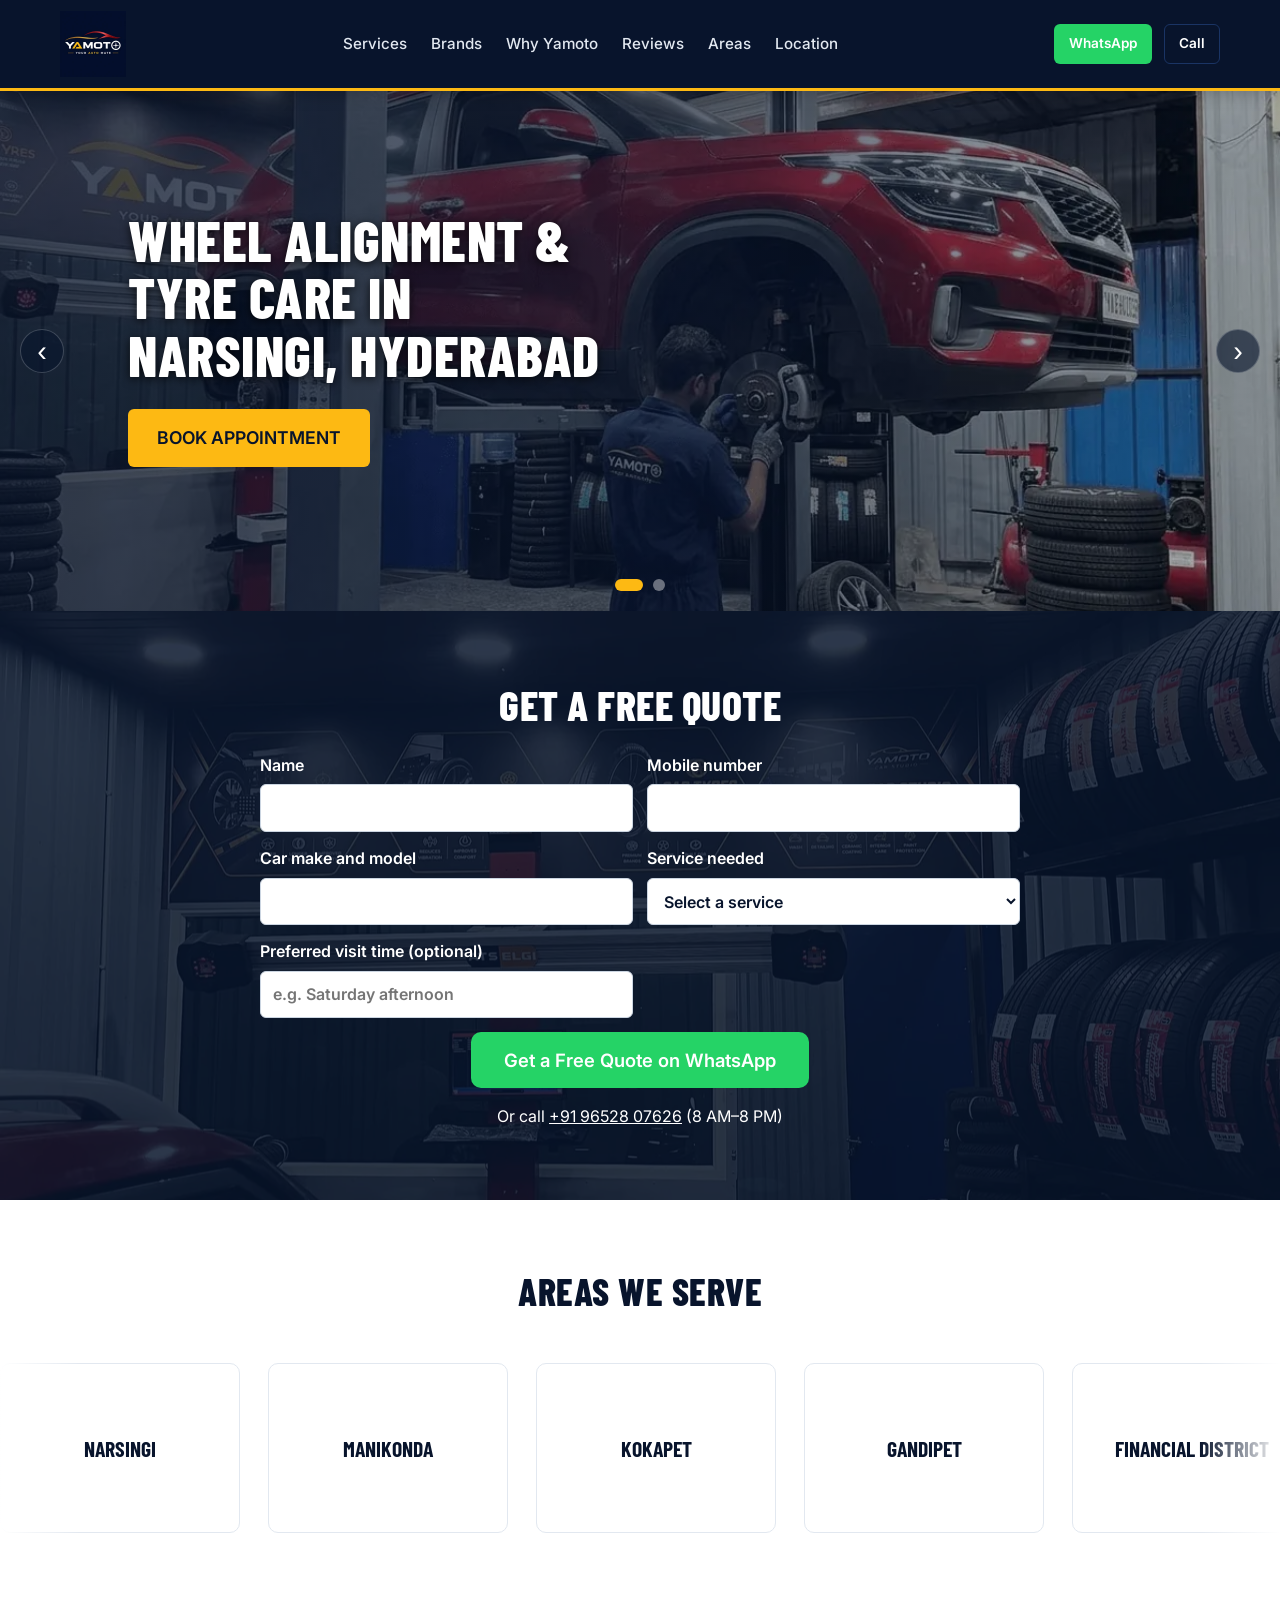
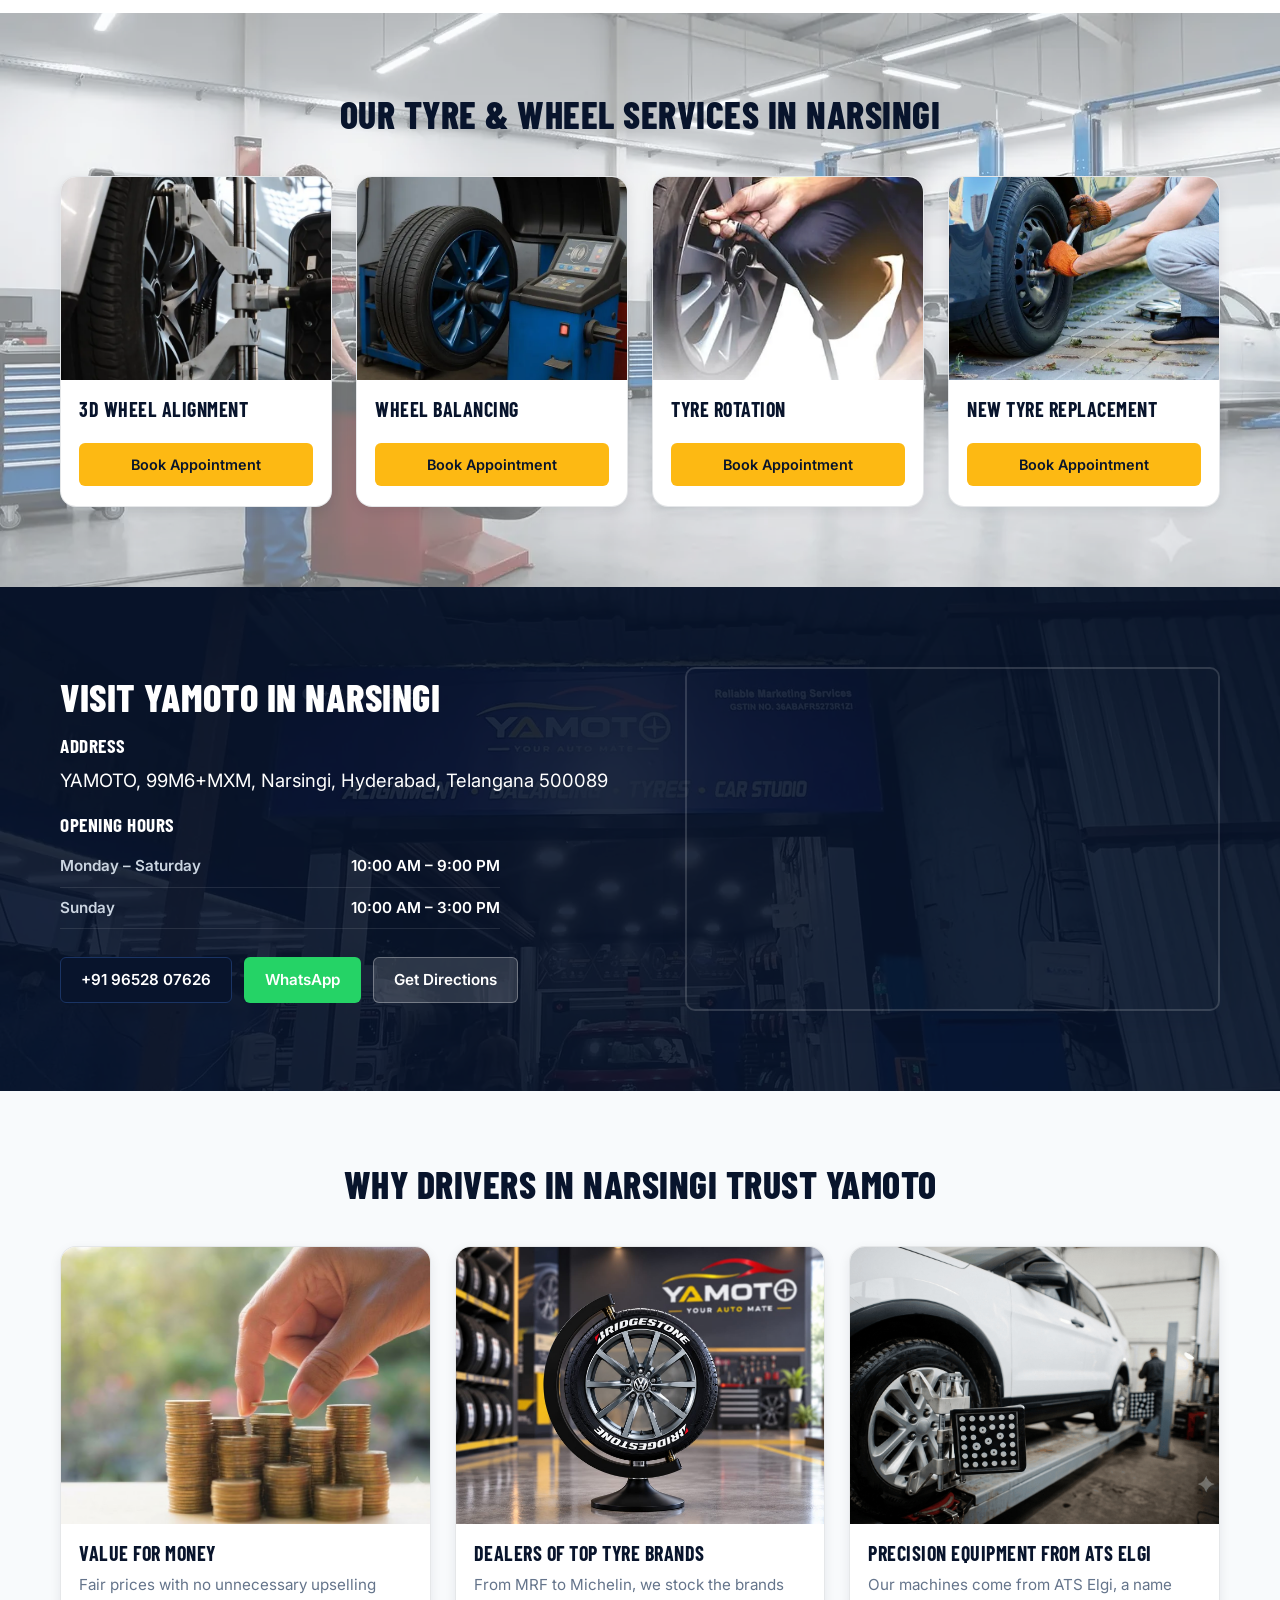
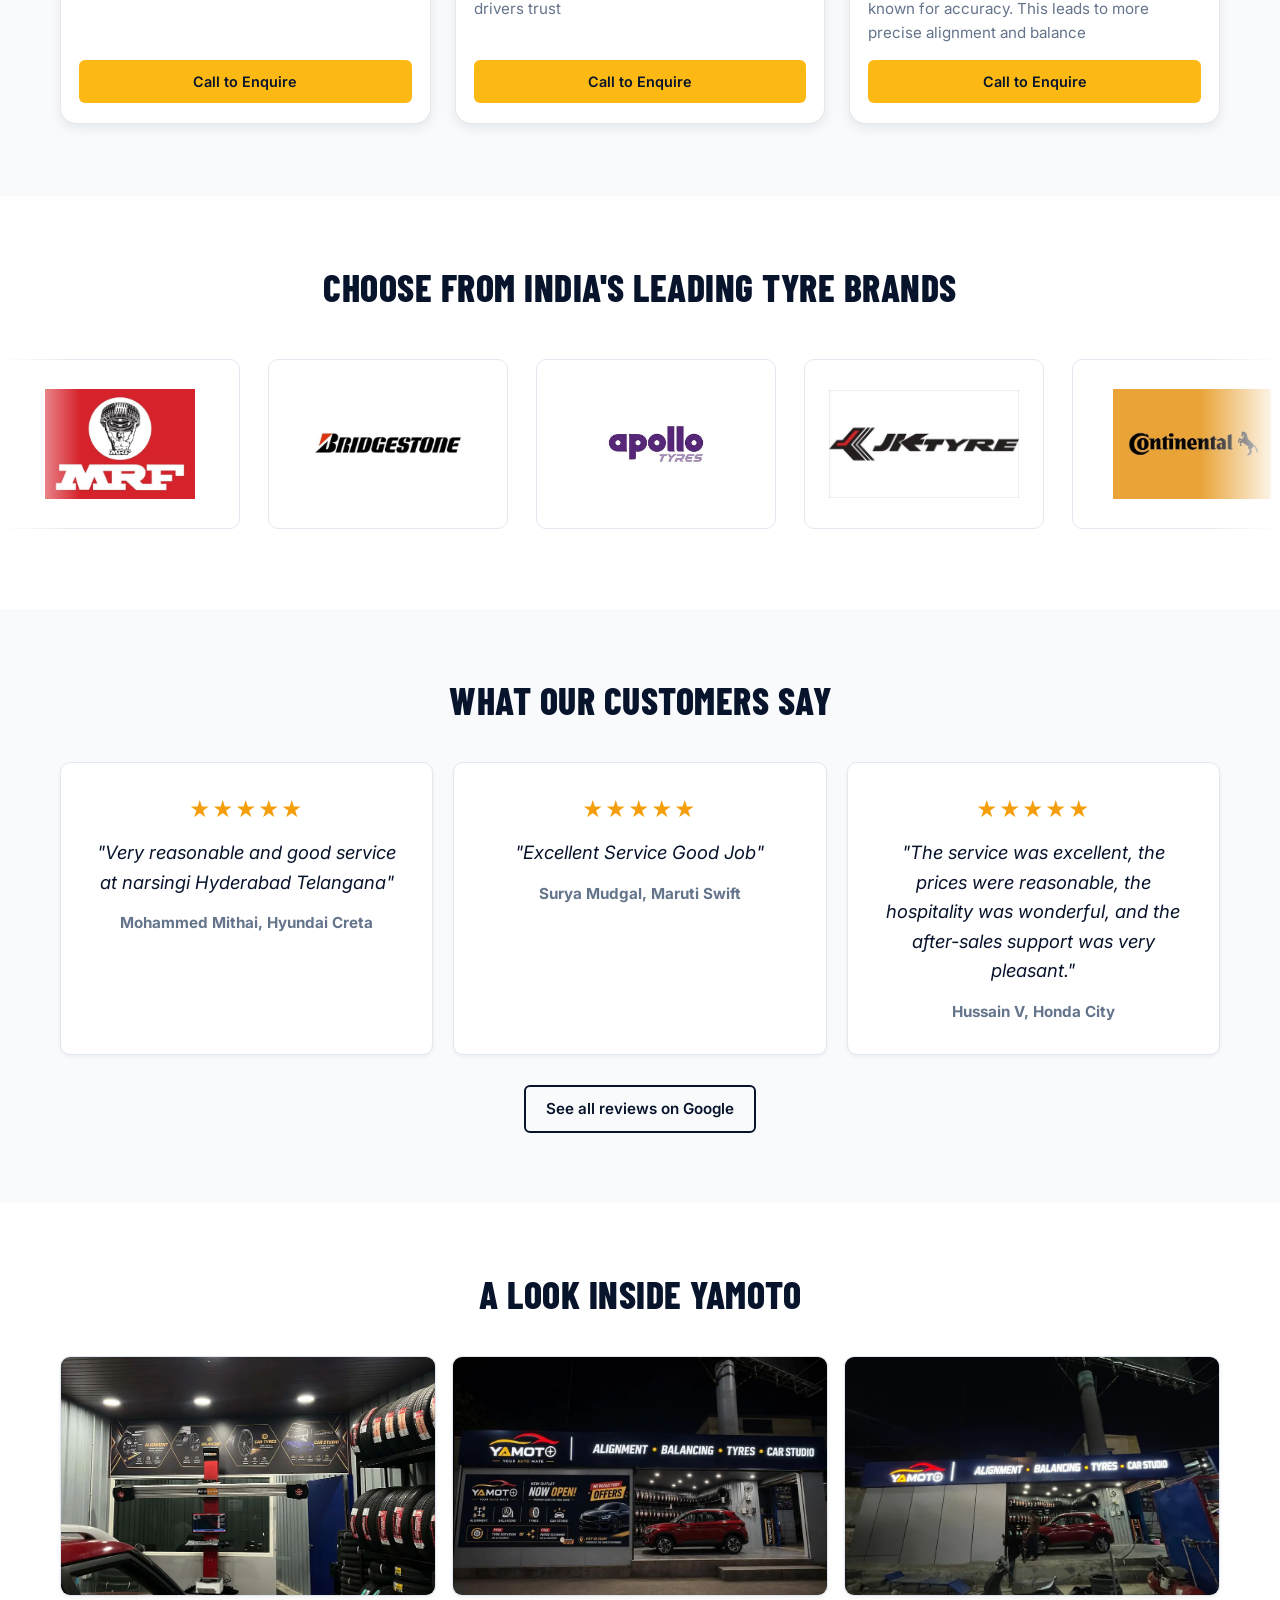
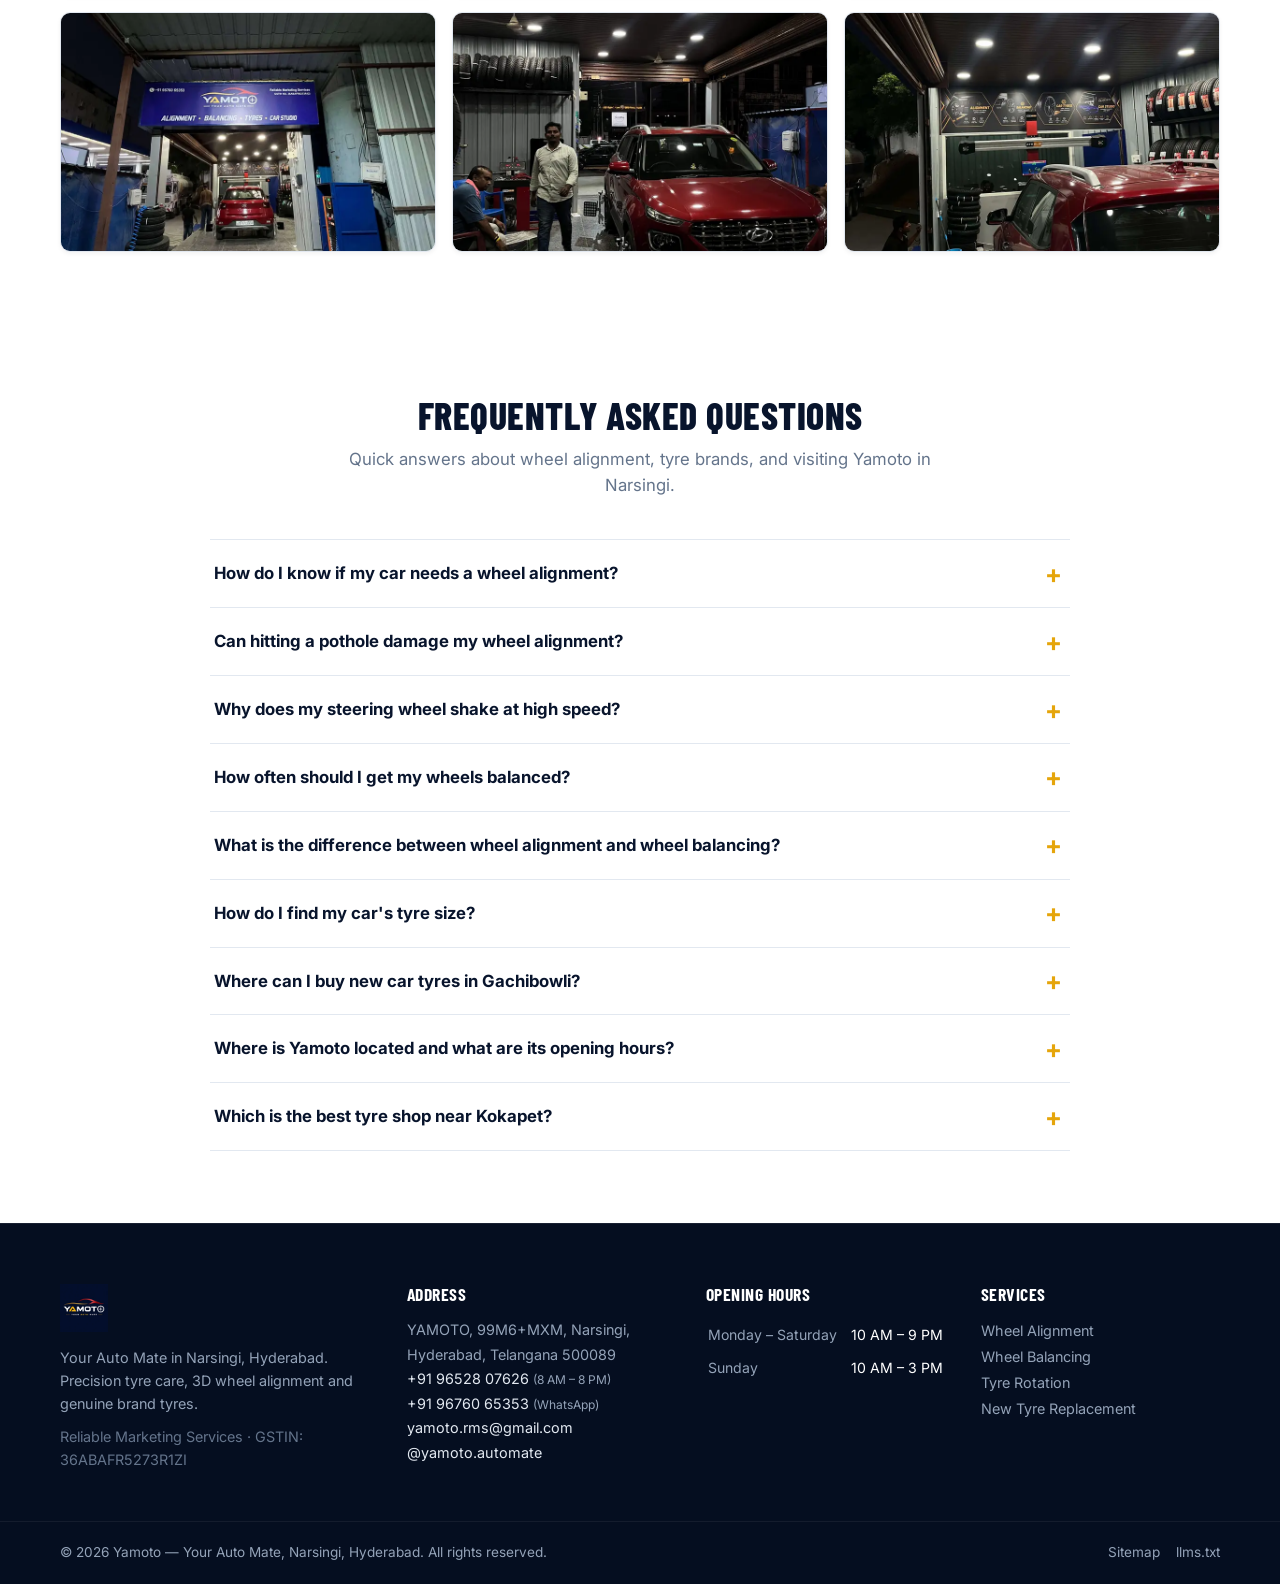
==== index.html @ 898d6fff "hero banner image changes" ====
﻿<!doctype html>
<html lang="en">

<head>
  <meta charset="utf-8">
  <meta name="viewport" content="width=device-width, initial-scale=1">
  <title>Tyre Shop in Narsingi | Wheel Alignment &amp; Balancing | Yamoto</title>
  <meta name="description" content="ATS ELGI 3D wheel alignment, balancing & genuine tyres. Open Mon–Sat till 9 PM in Narsingi, Hyderabad. Book appointment: +91 96528 07626.">
  <link rel="canonical" href="https://yamoto.in/">
  <meta name="robots" content="index, follow, max-image-preview:large">
  <meta name="theme-color" content="#08142C">
  <meta property="og:type" content="website">
  <meta property="og:title" content="Tyre Shop in Narsingi | Wheel Alignment &amp; Balancing | Yamoto">
  <meta property="og:description"
    content="ATS ELGI 3D wheel alignment, balancing &amp; genuine tyres. Open Mon–Sat till 9 PM in Narsingi, Hyderabad.">
  <meta property="og:url" content="https://yamoto.in/">
  <meta property="og:image" content="https://yamoto.in/images/og-image.jpg">
  <meta property="og:image:type" content="image/jpeg">
  <meta property="og:image:width" content="1200">
  <meta property="og:image:height" content="630">
  <meta property="og:image:alt" content="Yamoto tyre shop in Narsingi Hyderabad offering wheel alignment and tyre services">
  <meta property="og:site_name" content="Yamoto">
  <meta property="og:locale" content="en_IN">
  <meta name="twitter:card" content="summary_large_image">
  <meta name="twitter:title" content="Tyre Shop in Narsingi | Wheel Alignment & Balancing | Yamoto">
  <meta name="twitter:description" content="ATS ELGI 3D wheel alignment, balancing & genuine tyres. Open Mon–Sat till 9 PM in Narsingi, Hyderabad.">
  <meta name="twitter:image" content="https://yamoto.in/images/og-image.jpg">
  <link rel="icon" href="favicon.ico" sizes="48x48">
  <link rel="icon" type="image/png" sizes="48x48" href="favicon-48x48.png">
  <link rel="icon" type="image/png" sizes="192x192" href="favicon-192x192.png">
  <link rel="apple-touch-icon" href="apple-touch-icon.png">
  <link rel="preconnect" href="https://fonts.googleapis.com">
  <link rel="preconnect" href="https://fonts.gstatic.com" crossorigin>
  <link
    href="https://fonts.googleapis.com/css2?family=Barlow+Condensed:wght@600;700;800&family=Inter:wght@400;500;600&display=swap"
    rel="stylesheet">
  <link rel="stylesheet" href="css/style.css">
  <noscript><style>.contact-cta-inner{background-image:url('images/bg-quote.webp')}.services-bg{background-image:url('images/bg-services.webp')}.location-bg{background-image:url('images/bg-location.webp')}</style></noscript>
</head>

<body>

  <header class="site-header" id="site-header">
    <div class="container header-inner">
      <a href="#hero" class="logo-link" aria-label="Yamoto Home — go to hero">
        <img src="images/yamoto-logo.webp" width="264" height="264" alt="Yamoto — Your Auto Mate" class="logo-img">
      </a>
      <nav class="main-nav" aria-label="Main navigation">
        <ul class="nav-list">
          <li><a href="#services">Services</a></li>
          <li><a href="#brands">Brands</a></li>
          <li><a href="#why-yamoto">Why Yamoto</a></li>
          <li><a href="#reviews">Reviews</a></li>
          <li><a href="#areas-served">Areas</a></li>
          <li><a href="#location">Location</a></li>
        </ul>
      </nav>
      <div class="header-actions">
        <a href="https://wa.me/919676065353?text=Hi%20Yamoto%2C%20I%20need%20a%20quote"
          class="btn btn-whatsapp header-btn" target="_blank" rel="noopener" data-track="header-wa">WhatsApp</a>
        <a href="tel:+919652807626" class="btn btn-call header-btn" data-track="header-call">Call</a>
      </div>
      <button class="hamburger" id="hamburger" aria-label="Open navigation menu" aria-expanded="false">
        <span aria-hidden="true"></span><span aria-hidden="true"></span><span aria-hidden="true"></span>
      </button>
    </div>
    <nav class="mobile-nav" id="mobile-nav" aria-label="Mobile navigation" aria-hidden="true">
      <ul>
        <li><a href="#services" class="mobile-nav-link">Services</a></li>
        <li><a href="#brands" class="mobile-nav-link">Brands</a></li>
        <li><a href="#why-yamoto" class="mobile-nav-link">Why Yamoto</a></li>
        <li><a href="#reviews" class="mobile-nav-link">Reviews</a></li>
        <li><a href="#areas-served" class="mobile-nav-link">Areas</a></li>
        <li><a href="#location" class="mobile-nav-link">Location</a></li>
        <li><a href="https://wa.me/919676065353?text=Hi%20Yamoto%2C%20I%20need%20a%20quote"
            class="btn btn-whatsapp w-full" target="_blank" rel="noopener">Chat on WhatsApp</a></li>
        <li><a href="tel:+919652807626" class="btn btn-call w-full">Call +91 96528 07626</a></li>
      </ul>
    </nav>
  </header>

  <main>

    <section class="hero" id="hero" aria-label="Hero">
      <div class="hero-slide hero-slide--service active" aria-hidden="false">
        <div class="offer-layout">
          <div class="hero-content hero-content--split">
            <h1>Wheel Alignment &amp;<br>Tyre Care in<br>Narsingi, Hyderabad</h1>
  
            <div class="hero-ctas">
              <a href="tel:+919652807626" class="btn btn-primary btn-lg" data-track="hero-call">BOOK APPOINTMENT</a>
            </div>
          </div>
          <div class="offer-layout__media">
            <img src="images/hero-image-1.webp" width="1195" height="896" alt="Technician aligning the wheel of a red SUV on a lift at Yamoto, Narsingi" fetchpriority="high" decoding="async">
          </div>
        </div>
      </div>
      <div class="hero-slide hero-slide--offer" aria-hidden="true">
        <div class="offer-layout">
          <div class="hero-content hero-content--split">
            <h1>Swap Your Old Tyres<br>&amp; Save up to &#8377;1,000</h1>
            <div class="voucher" role="group" aria-label="Offer: Buy 4 new tyres and get up to 1,000 rupees off">
              <p class="voucher__terms">Buy 4<br>new tyres</p>
              <p class="voucher__value"><span class="voucher__upto">Get up to</span><strong>&#8377;1,000</strong><span class="voucher__off">off</span></p>
            </div>
            <div class="hero-ctas">
              <a href="#contact-cta" class="btn btn-primary btn-lg" data-track="hero-offer-call">CLAIM THE OFFER</a>
            </div>
          </div>
          <div class="offer-layout__media">
            <img src="images/hero-image-2.webp" width="900" height="1200" alt="Rows of new car tyres stacked on racks at Yamoto tyre shop, Narsingi" loading="lazy" decoding="async">
          </div>
        </div>
      </div>
      <div class="hero-indicators" aria-label="Slide navigation">
        <button class="indicator active" data-slide="0" aria-label="Slide 1"></button>
        <button class="indicator" data-slide="1" aria-label="Slide 2"></button>
      </div>
      <button class="hero-arrow hero-prev" id="hero-prev" aria-label="Previous slide">&#8249;</button>
      <button class="hero-arrow hero-next" id="hero-next" aria-label="Next slide">&#8250;</button>
    </section>

    <section class="contact-cta" id="contact-cta" aria-label="Get a quote or book now">
      <div class="contact-cta-inner lazy-bg" data-bg="images/bg-quote.webp">
        <div class="cta-overlay"></div>
        <div class="container cta-content">
          <h2>Get a Free Quote</h2>
          <form class="quote-form" id="quote-form">
            <label>Name<input name="name" autocomplete="name" required></label>
            <label>Mobile number<input name="mobile" type="tel" autocomplete="tel" required></label>
            <label>Car make and model<input name="car" required></label>
            <label>Service needed<select name="service" required>
              <option value="">Select a service</option><option>Wheel alignment</option><option>Wheel balancing</option>
              <option>Tyre rotation</option><option>New tyre replacement</option>
            </select></label>
            <label>Preferred visit time (optional)<input name="visit" placeholder="e.g. Saturday afternoon"></label>
            <button class="btn btn-whatsapp btn-xl" type="submit">Get a Free Quote on WhatsApp</button>
          </form>
          <p class="quote-contact">Or call <a href="tel:+919652807626">+91 96528 07626</a> (8 AM–8 PM)</p>
        </div>
      </div>
    </section>
    <section class="areas-served" id="areas-served" aria-label="Areas We Serve">
      <div class="container">
        <header class="section-head">
          <h2>Areas We Serve</h2>
        </header>
      </div>
      <div class="marquee-wrapper">
        <div class="marquee-track areas-track">
          <div class="area-tile">Narsingi</div>
          <div class="area-tile">Manikonda</div>
          <div class="area-tile">Kokapet</div>
          <div class="area-tile">Gandipet</div>
          <div class="area-tile">Financial district</div>
          <div class="area-tile">Puppalaguda</div>
          <div class="area-tile">Nanakramguda</div>
          <div class="area-tile">Gachibowli</div>
          <div class="area-tile">Khajaguda</div>
          <div class="area-tile">Tellapur</div>
          <div class="area-tile" aria-hidden="true">Narsingi</div>
          <div class="area-tile" aria-hidden="true">Manikonda</div>
          <div class="area-tile" aria-hidden="true">Kokapet</div>
          <div class="area-tile" aria-hidden="true">Gandipet</div>
          <div class="area-tile" aria-hidden="true">Financial district</div>
          <div class="area-tile" aria-hidden="true">Puppalaguda</div>
          <div class="area-tile" aria-hidden="true">Nanakramguda</div>
          <div class="area-tile" aria-hidden="true">Gachibowli</div>
          <div class="area-tile" aria-hidden="true">Khajaguda</div>
          <div class="area-tile" aria-hidden="true">Tellapur</div>
        </div>
      </div>
    </section>

    <section class="services" id="services" aria-label="Our tyre and wheel services">
      <div class="services-bg lazy-bg" aria-hidden="true" data-bg="images/bg-services.webp"></div>
      <div class="container">
        <header class="section-head">
          <h2>Our Tyre &amp; Wheel Services in Narsingi</h2>
        </header>
        <div class="services-grid">
          <article class="service-card">
            <div class="service-image">
              <img src="images/service-3d-wheel-alignment.webp" width="700" height="1050" alt="Wheel Alignment" loading="lazy">
            </div>
            <div class="service-content">
              <h3>3D Wheel Alignment</h3>
              <a href="tel:+919652807626" class="btn btn-service" data-track="service-align">Book Appointment</a>
            </div>
          </article>
          <article class="service-card">
            <div class="service-image">
              <img src="images/service-wheel-balancing.webp" width="640" height="640" alt="Wheel Balancing" loading="lazy">
            </div>
            <div class="service-content">
              <h3>Wheel Balancing</h3>
              <a href="tel:+919652807626" class="btn btn-service" data-track="service-balance">Book Appointment</a>
            </div>
          </article>
          <article class="service-card">
            <div class="service-image">
              <img src="images/service-tyre-rotation.webp" width="400" height="400" alt="Tyre Rotation" loading="lazy">
            </div>
            <div class="service-content">
              <h3>Tyre Rotation</h3>
              <a href="tel:+919652807626" class="btn btn-service" data-track="service-rotate">Book Appointment</a>
            </div>
          </article>
          <article class="service-card">
            <div class="service-image">
              <img src="images/service-new-tyre-replacement.webp" width="735" height="490" alt="New Tyre Replacement" loading="lazy">
            </div>
            <div class="service-content">
              <h3>New Tyre Replacement</h3>
              <a href="tel:+919652807626" class="btn btn-service" data-track="service-tyres">Book Appointment</a>
            </div>
          </article>
        </div>
      </div>
    </section>

    <section class="location" id="location" aria-label="Visit us in Narsingi">
      <div class="location-bg lazy-bg" data-bg="images/bg-location.webp">
        <div class="location-overlay"></div>
        <div class="container location-inner">
          <div class="location-info">
            <h2>Visit Yamoto in Narsingi</h2>
            <h3>Address</h3>
            <address>
              <p class="location-address">YAMOTO, 99M6+MXM, Narsingi, Hyderabad, Telangana 500089</p>
            </address>
            <h3>Opening Hours</h3>
            <table class="hours-table" aria-label="Opening hours">
              <tbody>
                <tr>
                  <th scope="row">Monday – Saturday</th>
                  <td>10:00 AM – 9:00 PM</td>
                </tr>
                <tr>
                  <th scope="row">Sunday</th>
                  <td>10:00 AM – 3:00 PM</td>
                </tr>
              </tbody>
            </table>
            <div class="location-btns">
              <a href="tel:+919652807626" class="btn btn-call" data-track="location-call">+91 96528 07626</a>
              <a href="https://wa.me/919676065353?text=Hi%20Yamoto%2C%20I%20want%20to%20visit" class="btn btn-whatsapp"
                target="_blank" rel="noopener" data-track="location-wa">WhatsApp</a>
              <a href="https://www.google.com/maps/dir/?api=1&amp;destination=YAMOTO%2C%2099M6%2BMXM%2C%20Narsingi%2C%20Hyderabad%2C%20Telangana%20500089&amp;destination_place_id=ChIJxR8MQACVyzsR6OvZPphkTEY"
                class="btn btn-directions" target="_blank" rel="noopener" data-track="location-dir">Get
                Directions</a>
            </div>
          </div>
          <div class="location-map">
            <iframe title="Yamoto Tyre Shop — Narsingi, Hyderabad"
              src="https://maps.google.com/maps?q=YAMOTO%2C+99M6%2BMXM%2C+Narsingi%2C+Hyderabad%2C+Telangana+500089&amp;z=16&amp;output=embed" width="100%" height="340"
              style="border:0;" allowfullscreen="" loading="lazy" referrerpolicy="no-referrer-when-downgrade"></iframe>
          </div>
        </div>
      </div>
    </section>

    <section class="why-yamoto" id="why-yamoto" aria-label="Why choose Yamoto">
      <div class="container">
        <header class="section-head">
          <h2>Why Drivers in Narsingi Trust Yamoto</h2>
        </header>
        <div class="why-grid">
          <article class="why-card">
            <div class="why-image"><img src="images/Value-for-Money.jpg" width="735" height="643" alt="Value for money at Yamoto" loading="lazy"></div>
            <div class="why-content">
              <h3>Value for Money</h3>
              <p>Fair prices with no unnecessary upselling</p>
              <a href="tel:+919652807626" class="btn btn-service" data-track="why-value">Call to Enquire</a>
            </div>
          </article>
          <article class="why-card">
            <div class="why-image"><img src="images/Authorised-Top-Brands.jpg" width="736" height="736" alt="Authorised top tyre brands at Yamoto" loading="lazy"></div>
            <div class="why-content">
              <h3>Dealers of Top Tyre Brands</h3>
              <p>From MRF to Michelin, we stock the brands drivers trust</p>
              <a href="tel:+919652807626" class="btn btn-service" data-track="why-brands">Call to Enquire</a>
            </div>
          </article>
          <article class="why-card">
            <div class="why-image"><img src="images/ATS-ELGI-Precision.png" width="736" height="736" alt="ATS ELGI precision wheel alignment equipment" loading="lazy"></div>
            <div class="why-content">
              <h3>Precision Equipment from ATS Elgi</h3>
              <p>Our machines come from ATS Elgi, a name known for accuracy. This leads to more precise alignment and balance</p>
              <a href="tel:+919652807626" class="btn btn-service" data-track="why-equipment">Call to Enquire</a>
            </div>
          </article>
        </div>
      </div>
    </section>

    <section class="brands" id="brands" aria-label="Tyre brands stocked at Yamoto">
      <div class="container">
        <header class="section-head">
          <h2>Choose from India's Leading Tyre Brands</h2>
        </header>
      </div>
      <div class="marquee-wrapper">
        <div class="marquee-track" id="marquee-track">
          <div class="brand-tile"><img src="images/brands/mrf.webp" width="400" height="294" alt="MRF Tyres" loading="lazy"></div>
          <div class="brand-tile"><img src="images/brands/bridgestone.webp" width="400" height="298" alt="Bridgestone" loading="lazy"></div>
          <div class="brand-tile"><img src="images/brands/apollo.webp" width="400" height="400" alt="Apollo Tyres" loading="lazy"></div>
          <div class="brand-tile"><img src="images/brands/jk-tyre.webp" width="400" height="226" alt="JK Tyre" loading="lazy"></div>
          <div class="brand-tile"><img src="images/brands/continental.webp" width="400" height="277" alt="Continental Tyres" loading="lazy"></div>
          <div class="brand-tile"><img src="images/brands/michelin.webp" width="400" height="225" alt="Michelin" loading="lazy"></div>
          <div class="brand-tile"><img src="images/brands/ceat.webp" width="400" height="400" alt="CEAT Tyres" loading="lazy"></div>
          <div class="brand-tile"><img src="images/brands/yokohama.webp" width="400" height="173" alt="Yokohama" loading="lazy"></div>
          <div class="brand-tile"><img src="images/brands/goodyear.webp" width="400" height="250" alt="Goodyear" loading="lazy"></div>
          <div class="brand-tile" aria-hidden="true"><img src="images/brands/mrf.webp" width="400" height="294" alt="" loading="lazy"></div>
          <div class="brand-tile" aria-hidden="true"><img src="images/brands/bridgestone.webp" width="400" height="298" alt="" loading="lazy"></div>
          <div class="brand-tile" aria-hidden="true"><img src="images/brands/apollo.webp" width="400" height="400" alt="" loading="lazy"></div>
          <div class="brand-tile" aria-hidden="true"><img src="images/brands/jk-tyre.webp" width="400" height="226" alt="" loading="lazy"></div>
          <div class="brand-tile" aria-hidden="true"><img src="images/brands/continental.webp" width="400" height="277" alt="" loading="lazy"></div>
          <div class="brand-tile" aria-hidden="true"><img src="images/brands/michelin.webp" width="400" height="225" alt="" loading="lazy"></div>
          <div class="brand-tile" aria-hidden="true"><img src="images/brands/ceat.webp" width="400" height="400" alt="" loading="lazy"></div>
          <div class="brand-tile" aria-hidden="true"><img src="images/brands/yokohama.webp" width="400" height="173" alt="" loading="lazy"></div>
          <div class="brand-tile" aria-hidden="true"><img src="images/brands/goodyear.webp" width="400" height="250" alt="" loading="lazy"></div>
        </div>
      </div>
    </section>

    <section class="reviews" id="reviews" aria-label="Customer reviews">
      <div class="container">
        <header class="section-head">
          <h2>What Our Customers Say</h2>
        </header>
        <div class="reviews-grid">
          <article class="review-card">
            <div class="review-stars" aria-label="5 out of 5 stars">&#9733;&#9733;&#9733;&#9733;&#9733;</div>
            <blockquote>
              <p>"Very reasonable and good service at narsingi Hyderabad Telangana"</p>
            </blockquote>
            <footer><strong>Mohammed Mithai, Hyundai Creta</strong></footer>
          </article>
          <article class="review-card">
            <div class="review-stars" aria-label="5 out of 5 stars">&#9733;&#9733;&#9733;&#9733;&#9733;</div>
            <blockquote>
              <p>"Excellent Service Good Job"</p>
            </blockquote>
            <footer><strong>Surya Mudgal, Maruti Swift</strong></footer>
          </article>
          <article class="review-card">
            <div class="review-stars" aria-label="5 out of 5 stars">&#9733;&#9733;&#9733;&#9733;&#9733;</div>
            <blockquote>
              <p>"The service was excellent, the prices were reasonable, the hospitality was wonderful, and the after-sales support was very pleasant."</p>
            </blockquote>
            <footer><strong>Hussain V, Honda City</strong></footer>
          </article>
        </div>
        <div class="reviews-action">
          <a href="https://www.google.com/maps/search/?api=1&query=YAMOTO%2C%2099M6%2BMXM%2C%20Narsingi%2C%20Hyderabad%2C%20Telangana%20500089&amp;query_place_id=ChIJxR8MQACVyzsR6OvZPphkTEY" class="btn btn-outline-dark" target="_blank"
            rel="noopener">See all reviews on Google</a>
        </div>
      </div>
    </section>

    <section class="gallery" id="gallery" aria-label="Workshop photo gallery">
      <div class="container">
        <header class="section-head">
          <h2>A Look Inside Yamoto</h2>
        </header>
        <div class="gallery-grid">
          <figure class="gallery-item tall"><img src="images/yamoto-3d-wheel-alignment-machine.webp" width="900" height="1200" alt="ATS ELGI 3D wheel alignment machine in operation at Yamoto, Narsingi Hyderabad" loading="lazy">
          </figure>
          <figure class="gallery-item"><img src="images/yamoto-shop-storefront-night.webp" width="1000" height="750" alt="Yamoto tyre shop illuminated storefront with Alignment Balancing Tyres signboard at night, Narsingi"
              loading="lazy"></figure>
          <figure class="gallery-item"><img src="images/yamoto-workshop-exterior-night.webp" width="1000" height="750" alt="Yamoto workshop exterior at night with car in bay, Narsingi Hyderabad" loading="lazy"></figure>
          <figure class="gallery-item"><img src="images/yamoto-workshop-driveway.webp" width="800" height="1067" alt="Yamoto workshop driveway with tyre racks, Narsingi" loading="lazy"></figure>
          <figure class="gallery-item"><img src="images/yamoto-tyre-display-rack.webp" width="800" height="1067" alt="Tyre display rack at Yamoto workshop in Narsingi Hyderabad" loading="lazy"></figure>
          <figure class="gallery-item"><img src="images/yamoto-team-at-work.webp" width="800" height="1067" alt="Team at work at Yamoto tyre shop in Narsingi Hyderabad" loading="lazy"></figure>
        </div>
      </div>
    </section>

    <section class="faq-section" id="faq" aria-labelledby="faq-title">
      <div class="container">
        <header class="section-head">
          <h2 id="faq-title">Frequently Asked Questions</h2>
          <p>Quick answers about wheel alignment, tyre brands, and visiting Yamoto in Narsingi.</p>
        </header>
        <div class="faq-list">
          <details class="faq-item"><summary>How do I know if my car needs a wheel alignment?</summary>
            <p>If your car pulls to one side, your steering wheel is off-centre, or your tyres wear unevenly, get a wheel alignment checked. Yamoto in Narsingi offers precision wheel alignment services.</p></details>
          <details class="faq-item"><summary>Can hitting a pothole damage my wheel alignment?</summary>
            <p>Yes. Potholes and kerbs can knock your wheels out of alignment. If you notice pulling or vibrations after an impact, get your alignment checked.</p></details>
          <details class="faq-item"><summary>Why does my steering wheel shake at high speed?</summary>
            <p>This is often caused by unbalanced wheels. Tyre damage or a bent wheel can also cause it. Yamoto offers wheel balancing to help resolve speed-related vibrations.</p></details>
          <details class="faq-item"><summary>How often should I get my wheels balanced?</summary>
            <p>Get wheels balanced when fitting new tyres, after a strong pothole impact, or if you feel vibrations. As a general guide, balancing every 5,000–8,000 km is recommended.</p></details>
          <details class="faq-item"><summary>What is the difference between wheel alignment and wheel balancing?</summary>
            <p>Alignment adjusts wheel angles so your car drives straight. Balancing corrects uneven weight in the tyre and wheel assembly to prevent vibrations. Yamoto offers both services.</p></details>
          <details class="faq-item"><summary>How do I find my car's tyre size?</summary>
            <p>Check the code on your tyre sidewall, such as 205/55 R16. You can also find it on the driver's door sticker or in your car manual.</p></details>
          <details class="faq-item"><summary>Where can I buy new car tyres in Gachibowli?</summary>
            <p>Visit Yamoto in Narsingi, near Gachibowli, for new car tyres. We stock leading brands including MRF, Michelin, Bridgestone, CEAT, Apollo and more. Call +91 96528 07626 for availability.</p></details>
          <details class="faq-item"><summary>Where is Yamoto located and what are its opening hours?</summary>
            <p>Yamoto is in Narsingi, Hyderabad, Telangana 500089, beside HPCL Petrol Station and Bajaj Electronics. Open Monday–Saturday, 10:00 AM–9:00 PM, and Sunday, 10:00 AM–3:00 PM.</p></details>
          <details class="faq-item"><summary>Which is the best tyre shop near Kokapet?</summary>
            <p>Yamoto in Narsingi is a convenient tyre shop near Kokapet for new tyres, wheel alignment, balancing and tyre rotation. Contact us for a quote for your car model and tyre size.</p></details>
        </div>
      </div>
    </section>

    

  </main>

  <footer class="site-footer" aria-label="Site footer">
    <div class="container footer-grid">
      <div class="footer-brand">
        <img src="images/yamoto-logo.webp" width="264" height="264" alt="Yamoto — Your Auto Mate" loading="lazy">
        <p>Your Auto Mate in Narsingi, Hyderabad. Precision tyre care, 3D wheel alignment and genuine brand tyres.</p>
        <p class="footer-gstin">Reliable Marketing Services · GSTIN: 36ABAFR5273R1ZI</p>
      </div>
      <div class="footer-contact">
        <h3>Address</h3>
        <address>
          <p>YAMOTO, 99M6+MXM, Narsingi, Hyderabad, Telangana 500089</p>
          <p><a href="tel:+919652807626">+91 96528 07626</a> <small>(8 AM – 8 PM)</small></p>
          <p><a href="https://wa.me/919676065353" target="_blank" rel="noopener">+91 96760 65353</a>
            <small>(WhatsApp)</small>
          </p>
          <p><a href="mailto:yamoto.rms@gmail.com">yamoto.rms@gmail.com</a></p>
          <p><a href="https://instagram.com/yamoto.automate" target="_blank" rel="noopener">@yamoto.automate</a></p>
        </address>
      </div>
      <div class="footer-hours">
        <h3>Opening Hours</h3>
        <table>
          <tbody>
            <tr>
              <td>Monday – Saturday</td>
              <td>10 AM – 9 PM</td>
            </tr>
            <tr>
              <td>Sunday</td>
              <td>10 AM – 3 PM</td>
            </tr>
          </tbody>
        </table>
      </div>
      <div class="footer-services">
        <h3>Services</h3>
        <ul>
          <li>Wheel Alignment</li>
          <li>Wheel Balancing</li>
          <li>Tyre Rotation</li>
          <li>New Tyre Replacement</li>
        </ul>
      </div>
    </div>
    <div class="footer-bottom">
      <div class="container footer-bottom-inner">
        <p>© 2026 Yamoto — Your Auto Mate, Narsingi, Hyderabad. All rights reserved.</p>
        <nav aria-label="Footer utility"><a href="/sitemap.xml">Sitemap</a><a href="/llms.txt">llms.txt</a></nav>
      </div>
    </div>
  </footer>

  <nav class="mobile-bar" aria-label="Quick actions">
    <a href="tel:+919652807626" class="mobile-bar-btn call" data-track="mbar-call"><span>Call</span></a>
    <a href="https://wa.me/919676065353?text=Hi%20Yamoto%2C%20I%20need%20a%20quote" class="mobile-bar-btn whatsapp"
      target="_blank" rel="noopener" data-track="mbar-wa"><span>WhatsApp</span></a>
    <a href="https://www.google.com/maps/dir/?api=1&amp;destination=YAMOTO%2C%2099M6%2BMXM%2C%20Narsingi%2C%20Hyderabad%2C%20Telangana%20500089&amp;destination_place_id=ChIJxR8MQACVyzsR6OvZPphkTEY"
      class="mobile-bar-btn directions" target="_blank" rel="noopener" data-track="mbar-dir"><span>Directions</span></a>
  </nav>





  <script type="application/ld+json">
{"@context":"https://schema.org","@type":"TireShop","@id":"https://yamoto.in/#business","name":"Yamoto - Your Auto Mate","alternateName":"Yamoto Tyre Care Narsingi","description":"Tyre shop in Narsingi, Hyderabad offering 3D wheel alignment using ATS ELGI equipment, wheel balancing, tyre rotation and genuine tyre sales from MRF, Michelin, Bridgestone, Apollo, CEAT, Yokohama, Continental, JK Tyre and Goodyear.","url":"https://yamoto.in/","image":["https://yamoto.in/images/og-image.jpg","https://yamoto.in/images/yamoto-shop-storefront-night.webp"],"logo":"https://yamoto.in/images/logo-512.webp","telephone":["+919652807626","+919676065353"],"email":"yamoto.rms@gmail.com","address":{"@type":"PostalAddress","streetAddress":"YAMOTO, 99M6+MXM, Narsingi","addressLocality":"Hyderabad","addressRegion":"Telangana","postalCode":"500089","addressCountry":"IN"},"geo":{"@type":"GeoCoordinates","latitude":17.38421,"longitude":78.36242},"hasMap":"https://www.google.com/maps/search/?api=1&query=YAMOTO%2C%2099M6%2BMXM%2C%20Narsingi%2C%20Hyderabad%2C%20Telangana%20500089&query_place_id=ChIJxR8MQACVyzsR6OvZPphkTEY","openingHoursSpecification":[{"@type":"OpeningHoursSpecification","dayOfWeek":["Monday","Tuesday","Wednesday","Thursday","Friday","Saturday"],"opens":"10:00","closes":"21:00"},{"@type":"OpeningHoursSpecification","dayOfWeek":"Sunday","opens":"10:00","closes":"15:00"}],"areaServed":["Narsingi","Hyderabad"],"sameAs":["https://www.instagram.com/yamoto.automate"],"parentOrganization":{"@type":"Organization","name":"Reliable Marketing Services","taxID":"36ABAFR5273R1ZI"}}
  </script>

  <script type="application/ld+json">
{"@context":"https://schema.org","@type":"FAQPage","mainEntity":[{"@type":"Question","name":"How do I know if my car needs a wheel alignment?","acceptedAnswer":{"@type":"Answer","text":"If your car pulls to one side, your steering wheel is off-centre, or your tyres wear unevenly, get a wheel alignment checked. Yamoto in Narsingi offers precision wheel alignment services."}},{"@type":"Question","name":"Can hitting a pothole damage my wheel alignment?","acceptedAnswer":{"@type":"Answer","text":"Yes. Potholes and kerbs can knock your wheels out of alignment. If you notice pulling or vibrations after an impact, get your alignment checked."}},{"@type":"Question","name":"Why does my steering wheel shake at high speed?","acceptedAnswer":{"@type":"Answer","text":"This is often caused by unbalanced wheels. Tyre damage or a bent wheel can also cause it. Yamoto offers wheel balancing to help resolve speed-related vibrations."}},{"@type":"Question","name":"How often should I get my wheels balanced?","acceptedAnswer":{"@type":"Answer","text":"Get wheels balanced when fitting new tyres, after a strong pothole impact, or if you feel vibrations. As a general guide, balancing every 5,000–8,000 km is recommended."}},{"@type":"Question","name":"What is the difference between wheel alignment and wheel balancing?","acceptedAnswer":{"@type":"Answer","text":"Alignment adjusts wheel angles so your car drives straight. Balancing corrects uneven weight in the tyre and wheel assembly to prevent vibrations. Yamoto offers both services."}},{"@type":"Question","name":"How do I find my car's tyre size?","acceptedAnswer":{"@type":"Answer","text":"Check the code on your tyre sidewall, such as 205/55 R16. You can also find it on the driver's door sticker or in your car manual."}},{"@type":"Question","name":"Where can I buy new car tyres in Gachibowli?","acceptedAnswer":{"@type":"Answer","text":"Visit Yamoto in Narsingi, near Gachibowli, for new car tyres. We stock leading brands including MRF, Michelin, Bridgestone, CEAT, Apollo and more. Call +91 96528 07626 for availability."}},{"@type":"Question","name":"Where is Yamoto located and what are its opening hours?","acceptedAnswer":{"@type":"Answer","text":"Yamoto is in Narsingi, Hyderabad, Telangana 500089, beside HPCL Petrol Station and Bajaj Electronics. Open Monday–Saturday, 10:00 AM–9:00 PM, and Sunday, 10:00 AM–3:00 PM."}},{"@type":"Question","name":"Which is the best tyre shop near Kokapet?","acceptedAnswer":{"@type":"Answer","text":"Yamoto in Narsingi is a convenient tyre shop near Kokapet for new tyres, wheel alignment, balancing and tyre rotation. Contact us for a quote for your car model and tyre size."}}]}
  </script>

  <script src="js/main.js" defer></script>
</body>

</html>
---- css/style.css ----
/* ==========================================================================
   YAMOTO TYRE SHOP — DESIGN SYSTEM & STYLESHEET
   Realistic Workshop Aesthetic · Clean, Fast, High-Converting
   ========================================================================== */

:root {
  --navy-dark: #08142C;
  --navy-mid: #102244;
  --navy-light: #1A3464;
  --yellow-accent: #FDB913;
  --yellow-hover: #E5A50B;
  --text-main: #1E293B;
  --text-muted: #64748B;
  --bg-light: #F8FAFC;
  --bg-white: #FFFFFF;
  --border-color: #E2E8F0;
  --whatsapp-green: #25D366;
  --whatsapp-hover: #1EBE5D;
  --font-base: 'Inter', system-ui, -apple-system, sans-serif;
  --font-heading: 'Barlow Condensed', -apple-system, sans-serif;
  --radius-sm: 6px;
  --radius-md: 10px;
  --radius-lg: 16px;
  --shadow-sm: 0 2px 4px rgba(0, 0, 0, 0.05);
  --shadow-md: 0 4px 12px rgba(8, 20, 44, 0.08);
  --shadow-lg: 0 10px 25px rgba(8, 20, 44, 0.12);
  --transition: all 0.25s ease-in-out;
}

/* Reset & Basics */
*, *::before, *::after {
  box-sizing: border-box;
  margin: 0;
  padding: 0;
}

html {
  scroll-behavior: smooth;
  font-size: 16px;
}

body {
  font-family: var(--font-base);
  color: var(--text-main);
  background-color: var(--bg-light);
  line-height: 1.6;
  -webkit-font-smoothing: antialiased;
  padding-bottom: 0;
}

@media (max-width: 768px) {
  body {
    padding-bottom: calc(70px + env(safe-area-inset-bottom, 0px)); /* Space for sticky mobile quick-action bar */
  }
}

img {
  max-width: 100%;
  height: auto;
  display: block;
}

a {
  text-decoration: none;
  color: inherit;
  transition: var(--transition);
}

ul {
  list-style: none;
}

/* Container */
.container {
  width: 100%;
  max-width: 1200px;
  margin: 0 auto;
  padding: 0 20px;
}

/* Typography */
h1, h2, h3, h4 {
  font-family: var(--font-heading);
  text-transform: uppercase;
  letter-spacing: 0.5px;
  line-height: 1.15;
  color: var(--navy-dark);
}

.section-head {
  text-align: center;
  margin-bottom: 40px;
}

.section-head h2 {
  font-size: 2.35rem;
  font-weight: 800;
  margin-bottom: 8px;
}

.section-head p {
  color: var(--text-muted);
  font-size: 1.05rem;
  max-width: 650px;
  margin: 0 auto;
}

/* Frequently asked questions */
.faq-section {
  padding: 72px 0;
  background: var(--bg-white);
}

.faq-list {
  max-width: 860px;
  margin: 0 auto;
  border-top: 1px solid var(--border-color);
}

.faq-item {
  border-bottom: 1px solid var(--border-color);
}

.faq-item summary {
  position: relative;
  padding: 20px 48px 20px 4px;
  color: var(--navy-dark);
  font-size: 1.05rem;
  font-weight: 700;
  cursor: pointer;
  list-style: none;
}

.faq-item summary::-webkit-details-marker {
  display: none;
}

.faq-item summary::after {
  content: '+';
  position: absolute;
  top: 50%;
  right: 8px;
  transform: translateY(-50%);
  color: var(--yellow-hover);
  font-size: 1.6rem;
  line-height: 1;
}

.faq-item[open] summary::after {
  content: '−';
}

.faq-item p {
  max-width: 760px;
  padding: 0 36px 20px 4px;
  color: var(--text-muted);
}

/* Buttons */
.btn {
  display: inline-flex;
  align-items: center;
  justify-content: center;
  gap: 8px;
  font-family: var(--font-base);
  font-weight: 600;
  font-size: 0.95rem;
  padding: 10px 20px;
  border-radius: var(--radius-sm);
  border: 1px solid transparent;
  cursor: pointer;
  transition: var(--transition);
  text-align: center;
}

.btn-primary {
  background-color: var(--yellow-accent);
  color: var(--navy-dark);
  box-shadow: 0 4px 15px rgba(0, 0, 0, 0.3);
}

.btn-primary:hover {
  background-color: var(--yellow-hover);
  transform: translateY(-1px);
  box-shadow: 0 6px 20px rgba(0, 0, 0, 0.4);
}

.btn-whatsapp {
  background-color: var(--whatsapp-green);
  color: #FFFFFF;
}

.btn-whatsapp:hover {
  background-color: var(--whatsapp-hover);
  transform: translateY(-1px);
}

.btn-call {
  background-color: var(--navy-dark);
  color: #FFFFFF;
  border: 1px solid var(--navy-light);
}

.btn-call:hover {
  background-color: var(--navy-light);
  transform: translateY(-1px);
}

.btn-outline-white {
  background: transparent;
  color: #FFFFFF;
  border: 2px solid #FFFFFF;
}

.btn-outline-white:hover {
  background: #FFFFFF;
  color: var(--navy-dark);
}

.btn-outline-dark {
  background: transparent;
  color: var(--navy-dark);
  border: 2px solid var(--navy-dark);
}

.btn-outline-dark:hover {
  background: var(--navy-dark);
  color: #FFFFFF;
}

.btn-lg {
  padding: 14px 28px;
  font-size: 1.1rem;
}

.btn-xl {
  padding: 16px 32px;
  font-size: 1.15rem;
  border-radius: var(--radius-md);
}

.btn-service {
  background: var(--yellow-accent);
  color: var(--navy-dark);
  width: 100%;
  margin-top: 14px;
  font-size: 0.9rem;
  padding: 9px 16px;
}

.btn-service:hover {
  background: #FFFFFF;
  color: var(--navy-dark);
}

.w-full {
  width: 100%;
}

/* ==========================================================================
   Header
   ========================================================================== */
.site-header {
  position: sticky;
  top: 0;
  z-index: 1000;
  background-color: var(--navy-dark);
  border-bottom: 3px solid var(--yellow-accent);
  box-shadow: 0 4px 15px rgba(0, 0, 0, 0.2);
}

.header-inner {
  display: flex;
  align-items: center;
  justify-content: space-between;
  height: 88px;
}

.logo-link {
  display: flex;
  align-items: center;
}

.logo-img {
  height: 66px;
  width: auto;
  object-fit: contain;
}

.main-nav {
  display: none;
}

@media (min-width: 992px) {
  .main-nav {
    display: block;
  }
}

.nav-list {
  display: flex;
  gap: 24px;
}

.nav-list a {
  color: #E2E8F0;
  font-size: 0.95rem;
  font-weight: 500;
  padding: 6px 0;
  position: relative;
}

.nav-list a:hover {
  color: var(--yellow-accent);
}

.header-actions {
  display: flex;
  align-items: center;
  gap: 12px;
}

.header-btn {
  display: none;
}

@media (min-width: 640px) {
  .header-btn {
    display: inline-flex;
    padding: 8px 14px;
    font-size: 0.85rem;
  }
}

.hamburger {
  display: flex;
  flex-direction: column;
  justify-content: space-around;
  width: 28px;
  height: 24px;
  background: transparent;
  border: none;
  cursor: pointer;
  padding: 0;
}

@media (min-width: 992px) {
  .hamburger {
    display: none;
  }
}

.hamburger span {
  width: 100%;
  height: 3px;
  background-color: #FFFFFF;
  border-radius: 2px;
  transition: var(--transition);
}

/* Mobile Nav Menu */
.mobile-nav {
  display: none;
  background-color: var(--navy-mid);
  border-top: 1px solid var(--navy-light);
  padding: 20px;
}

.mobile-nav.open {
  display: block;
}

.mobile-nav ul {
  display: flex;
  flex-direction: column;
  gap: 14px;
}

.mobile-nav-link {
  color: #FFFFFF;
  font-size: 1.05rem;
  font-weight: 500;
  display: block;
  padding: 6px 0;
}

.mobile-nav-link:hover {
  color: var(--yellow-accent);
}

/* ==========================================================================
   Hero Slider
   ========================================================================== */
.hero {
  position: relative;
  min-height: 520px;
  background-color: var(--navy-dark);
  overflow: hidden;
}

.hero::before {
  content: '';
  position: absolute;
  bottom: 0;
  left: 0;
  right: 0;
  height: 50%;
  background: linear-gradient(to top, rgba(8, 20, 44, 0.5) 0%, rgba(8, 20, 44, 0.15) 50%, transparent 100%);
  z-index: 1;
  pointer-events: none;
}

.hero-slide {
  position: absolute;
  inset: 0;
  background-size: cover;
  background-position: center;
  display: flex;
  align-items: center;
  opacity: 0;
  visibility: hidden;
  transition: opacity 0.8s ease, visibility 0.8s;
}

.hero-slide.active {
  opacity: 1;
  visibility: visible;
  position: relative;
  min-height: 520px;
}

.hero-content {
  position: relative;
  z-index: 2;
  color: #FFFFFF;
  padding: 40px 20px;
  max-width: 1180px;
  width: 100%;
  text-shadow: 2px 2px 8px rgba(0, 0, 0, 0.8);
}

.hero-content--service {
  padding-left: clamp(64px, 10vw, 150px);
  max-width: 1180px;
}

.offer-badge {
  display: inline-block;
  background: linear-gradient(135deg, #FF6B35 0%, #F7931E 100%);
  color: #FFFFFF;
  padding: 8px 20px;
  border-radius: 30px;
  font-size: 0.9rem;
  font-weight: 800;
  text-transform: uppercase;
  letter-spacing: 1px;
  margin-bottom: 16px;
  box-shadow: 0 4px 15px rgba(255, 107, 53, 0.4);
  animation: pulse 2s infinite;
}

@keyframes pulse {
  0%, 100% {
    transform: scale(1);
  }
  50% {
    transform: scale(1.05);
  }
}

@keyframes slideIn {
  from {
    opacity: 0;
    transform: translateY(20px);
  }
  to {
    opacity: 1;
    transform: translateY(0);
  }
}


.hero h1 {
  max-width: 560px;
  font-size: clamp(1.9rem, 3.1vw, 2.65rem);
  font-weight: 800;
  line-height: 1.1;
  color: #FFFFFF;
  margin-bottom: 16px;
  text-shadow: 2px 2px 8px rgba(0, 0, 0, 0.8);
}

@media (min-width: 768px) {
  .hero h1 {
    font-size: clamp(2.1rem, 3.2vw, 2.8rem);
  }
}

.hero-sub {
  font-size: 1.15rem;
  color: #CBD5E1;
  margin-bottom: 28px;
  max-width: 680px;
  text-shadow: 1px 1px 4px rgba(0, 0, 0, 0.8);
}

.hero-ctas {
  display: flex;
  flex-wrap: wrap;
  gap: 14px;
}

.hero-indicators {
  position: absolute;
  bottom: 20px;
  left: 50%;
  transform: translateX(-50%);
  display: flex;
  gap: 10px;
  z-index: 10;
}

.indicator {
  width: 12px;
  height: 12px;
  border-radius: 50%;
  background: rgba(255, 255, 255, 0.4);
  border: none;
  cursor: pointer;
  transition: var(--transition);
}

.indicator.active {
  background: var(--yellow-accent);
  width: 28px;
  border-radius: 6px;
}

.hero-arrow {
  position: absolute;
  top: 50%;
  transform: translateY(-50%);
  background: rgba(8, 20, 44, 0.6);
  color: #FFFFFF;
  border: 1px solid rgba(255, 255, 255, 0.2);
  width: 44px;
  height: 44px;
  border-radius: 50%;
  font-size: 1.8rem;
  display: flex;
  align-items: center;
  justify-content: center;
  cursor: pointer;
  z-index: 10;
  transition: var(--transition);
}

.hero-arrow:hover {
  background: var(--yellow-accent);
  color: var(--navy-dark);
}

.hero-prev {
  left: 20px;
}

.hero-next {
  right: 20px;
}

@media (max-width: 640px) {
  .hero-arrow {
    display: none;
  }
.hero-content--service {
    padding: 36px 28px;
  }
}

/* ==========================================================================
   Contact CTA
   ========================================================================== */
.contact-cta {
  background-color: var(--navy-dark);
}

.contact-cta-inner {
  position: relative;
  background-color: var(--navy-dark);
  background-size: cover;
  background-position: center;
  padding: 70px 0;
}

.cta-overlay {
  position: absolute;
  inset: 0;
  background: rgba(8, 20, 44, 0.85);
}

.cta-content {
  position: relative;
  z-index: 2;
  text-align: center;
  color: #FFFFFF;
}

.cta-content h2 {
  font-size: 2.6rem;
  font-weight: 800;
  color: #FFFFFF;
  margin-bottom: 12px;
}

.cta-buttons {
  display: flex;
  flex-wrap: wrap;
  justify-content: center;
  gap: 16px;
  margin-bottom: 20px;
}

.quote-form {
  display: grid;
  grid-template-columns: repeat(2, minmax(0, 1fr));
  gap: 14px;
  max-width: 760px;
  margin: 24px auto 0;
  text-align: left;
}
.quote-form label { display: grid; gap: 6px; font-weight: 600; }
.quote-form input, .quote-form select {
  width: 100%; min-height: 46px; padding: 10px 12px; border: 1px solid #cbd5e1;
  border-radius: var(--radius-sm); background: #fff; color: var(--navy-dark); font: inherit;
}
.quote-form button { grid-column: 1 / -1; justify-self: center; }
.quote-contact { margin-top: 16px; }
.quote-contact a { color: #fff; text-decoration: underline; }
@media (max-width: 600px) { .quote-form { grid-template-columns: 1fr; } }

/* ==========================================================================
   Services Section
   ========================================================================== */
.services {
  position: relative;
  isolation: isolate;
  overflow: hidden;
  padding: 80px 0;
  background-color: #F8FAFC;
}

.services-bg {
  position: absolute;
  inset: 0;
  z-index: -1;
  background-size: cover;
  background-position: center;
  opacity: 0.55;
}

.services .container {
  position: relative;
}

.services-grid {
  display: grid;
  grid-template-columns: 1fr;
  gap: 24px;
}

@media (min-width: 640px) {
  .services-grid {
    grid-template-columns: repeat(2, 1fr);
  }
}

@media (min-width: 1024px) {
  .services-grid {
    grid-template-columns: repeat(4, 1fr);
  }
}

.service-card {
  background: #FFFFFF;
  border: 1px solid rgba(8, 20, 44, 0.1);
  border-radius: var(--radius-lg);
  padding: 0 0 20px;
  display: flex;
  flex-direction: column;
  transition: var(--transition);
  position: relative;
  min-height: 0;
  overflow: hidden;
  box-shadow: var(--shadow-md);
}

.service-card:hover {
  transform: translateY(-5px);
  box-shadow: var(--shadow-lg);
}

.service-image {
  width: 100%;
  aspect-ratio: 4 / 3;
  overflow: hidden;
  background: #E2E8F0;
}

.service-image img {
  width: 100%;
  height: 100%;
  object-fit: cover;
}

.service-overlay {
  position: absolute;
  inset: 0;
  background: linear-gradient(135deg, rgba(8, 20, 44, 0.88) 0%, rgba(8, 20, 44, 0.75) 100%);
  z-index: 1;
}

.service-content {
  position: relative;
  z-index: 2;
  display: flex;
  flex-direction: column;
  flex: 1;
  align-items: stretch;
  padding: 18px 18px 0;
  color: var(--text-main);
}

.service-card h3 {
  font-size: 1.25rem;
  font-weight: 700;
  margin-bottom: 8px;
  color: var(--navy-dark);
}

.service-card p {
  font-size: 0.92rem;
  color: var(--text-muted);
  flex-grow: 1;
  margin-bottom: 4px;
}

.service-card .btn-service {
  margin-top: 14px;
  border-radius: var(--radius-sm);
}

/* ==========================================================================
   Location Section
   ========================================================================== */
.location {
  position: relative;
  background-color: var(--navy-dark);
}

.location-bg {
  position: relative;
  background-color: var(--navy-dark);
  background-size: cover;
  background-position: center;
  padding: 80px 0;
}

.location-overlay {
  position: absolute;
  inset: 0;
  background: rgba(8, 20, 44, 0.9);
}

.location-inner {
  position: relative;
  z-index: 2;
  display: grid;
  grid-template-columns: 1fr;
  gap: 36px;
  align-items: center;
}

@media (min-width: 992px) {
  .location-inner {
    grid-template-columns: 1.1fr 1fr;
  }
}

.location-info {
  color: #FFFFFF;
}

.location-info h2 {
  font-size: 2.4rem;
  font-weight: 800;
  color: #FFFFFF;
  margin-bottom: 16px;
}

.location-info h3 {
  color: #FFFFFF;
  font-size: 1.2rem;
  font-weight: 700;
  margin: 0 0 10px;
}

.location-address {
  font-style: normal;
  font-size: 1.15rem;
  margin-bottom: 20px;
  line-height: 1.5;
}

.location-address em {
  font-style: normal;
  color: var(--yellow-accent);
  font-size: 0.95rem;
}

.hours-table {
  width: 100%;
  max-width: 440px;
  margin-bottom: 28px;
  border-collapse: collapse;
}

.hours-table th, .hours-table td {
  padding: 8px 0;
  font-size: 0.95rem;
  border-bottom: 1px solid rgba(255, 255, 255, 0.1);
}

.hours-table th {
  text-align: left;
  font-weight: 600;
  color: #CBD5E1;
}

.hours-table td {
  text-align: right;
  color: #FFFFFF;
  font-weight: 600;
}



.location-btns {
  display: flex;
  flex-wrap: wrap;
  gap: 12px;
}

.btn-directions {
  background: rgba(255, 255, 255, 0.15);
  color: #FFFFFF;
  border: 1px solid rgba(255, 255, 255, 0.3);
}

.btn-directions:hover {
  background: #FFFFFF;
  color: var(--navy-dark);
}

.location-map {
  border-radius: var(--radius-md);
  overflow: hidden;
  box-shadow: var(--shadow-lg);
  border: 2px solid rgba(255, 255, 255, 0.15);
}

.location-map iframe {
  display: block;
}

/* ==========================================================================
   Why Yamoto Section
   ========================================================================== */
.why-yamoto {
  padding: 72px 0;
  background-color: #F8FAFC;
}

.why-grid {
  display: grid;
  grid-template-columns: 1fr;
  gap: 24px;
}

@media (min-width: 768px) {
  .why-grid {
    grid-template-columns: repeat(3, 1fr);
  }
}

.why-card {
  background: #FFFFFF;
  border: 1px solid rgba(8, 20, 44, 0.1);
  border-radius: var(--radius-lg);
  padding: 0 0 20px;
  display: flex;
  flex-direction: column;
  transition: var(--transition);
  min-height: 0;
  overflow: hidden;
  box-shadow: var(--shadow-md);
}

.why-card:hover {
  transform: translateY(-5px);
  box-shadow: var(--shadow-lg);
}

.why-image {
  width: 100%;
  aspect-ratio: 4 / 3;
  overflow: hidden;
  background: #E2E8F0;
}

.why-image img {
  width: 100%;
  height: 100%;
  object-fit: cover;
}

.why-content {
  display: flex;
  flex-direction: column;
  flex: 1;
  align-items: stretch;
  padding: 18px 18px 0;
  color: var(--text-main);
}

.why-card h3 {
  font-size: 1.25rem;
  font-weight: 700;
  margin-bottom: 8px;
  color: var(--navy-dark);
}

.why-card p {
  color: var(--text-muted);
  font-size: 0.95rem;
  flex-grow: 1;
}

.why-card .btn-service {
  margin-top: 14px;
  border-radius: var(--radius-sm);
}

/* ==========================================================================
   Brands Section (Infinite Auto-Scroll Marquee)
   ========================================================================== */
.brands {
  padding: 70px 0;
  background-color: #FFFFFF;
  overflow: hidden;
}

.marquee-wrapper {
  width: 100%;
  overflow: hidden;
  position: relative;
  padding: 10px 0;
}

.marquee-wrapper::before,
.marquee-wrapper::after {
  content: '';
  position: absolute;
  top: 0;
  bottom: 0;
  width: 80px;
  z-index: 2;
  pointer-events: none;
}

.marquee-wrapper::before {
  left: 0;
  background: linear-gradient(to right, #FFFFFF, transparent);
}

.marquee-wrapper::after {
  right: 0;
  background: linear-gradient(to left, #FFFFFF, transparent);
}

.marquee-track {
  display: flex;
  gap: 28px;
  width: max-content;
  animation: marquee-scroll 42s linear infinite;
}

.marquee-track:hover {
  animation-play-state: paused;
}

@keyframes marquee-scroll {
  0% {
    transform: translateX(0);
  }
  100% {
    transform: translateX(-50%);
  }
}

.brand-tile {
  display: flex;
  flex-direction: column;
  align-items: center;
  justify-content: center;
  background: var(--bg-light);
  border: 1px solid var(--border-color);
  border-radius: var(--radius-md);
  background: #FFFFFF;
  padding: 20px 28px;
  width: 240px;
  height: 170px;
  transition: var(--transition);
  flex-shrink: 0;
}

.brand-tile:hover {
  transform: translateY(-2px);
  border-color: var(--navy-dark);
  box-shadow: var(--shadow-sm);
}

.brand-tile img {
  width: auto;
  height: auto;
  max-height: 110px;
  max-width: 190px;
  object-fit: contain;
  filter: grayscale(15%);
  transition: var(--transition);
}

.brand-tile:hover img {
  filter: grayscale(0%);
}


/* ==========================================================================
   Reviews Section (Single Authentic Test User Card)
   ========================================================================== */
.reviews {
  padding: 70px 0;
  background-color: var(--bg-light);
}

.reviews-grid {
  display: grid;
  grid-template-columns: 1fr;
  gap: 20px;
  margin-bottom: 30px;
}

@media (min-width: 768px) {
  .reviews-grid {
    grid-template-columns: repeat(3, 1fr);
  }
}

.review-card {
  background: #FFFFFF;
  border: 1px solid var(--border-color);
  border-radius: var(--radius-md);
  padding: 30px;
  max-width: 480px;
  width: 100%;
  box-shadow: var(--shadow-sm);
  text-align: center;
}

.review-stars {
  color: #F59E0B;
  font-size: 1.3rem;
  margin-bottom: 12px;
  letter-spacing: 2px;
}

.review-card blockquote p {
  font-size: 1.15rem;
  font-style: italic;
  color: var(--navy-dark);
  margin-bottom: 14px;
}

.review-card footer strong {
  display: block;
  font-size: 0.95rem;
  color: var(--text-muted);
}

.reviews-action {
  text-align: center;
}

/* ==========================================================================
   Areas We Serve Section (Infinite Auto-Scroll Marquee)
   ========================================================================== */
.areas-served {
  padding: 70px 0;
  background-color: #FFFFFF;
  overflow: hidden;
}

.areas-track {
  display: flex;
  gap: 28px;
  width: max-content;
  animation: marquee-scroll 42s linear infinite;
}

.areas-track:hover {
  animation-play-state: paused;
}

.area-tile {
  display: flex;
  flex-direction: column;
  align-items: center;
  justify-content: center;
  background: var(--bg-light);
  border: 1px solid var(--border-color);
  border-radius: var(--radius-md);
  background: #FFFFFF;
  padding: 20px 28px;
  width: 240px;
  height: 170px;
  transition: var(--transition);
  flex-shrink: 0;
  font-family: var(--font-heading);
  font-size: 1.35rem;
  font-weight: 700;
  color: var(--navy-dark);
  text-transform: uppercase;
}

.area-tile:hover {
  transform: translateY(-2px);
  border-color: var(--navy-dark);
  box-shadow: var(--shadow-sm);
  background: var(--yellow-accent);
  color: var(--navy-dark);
}

/* ==========================================================================
   Workshop Photo Gallery
   ========================================================================== */
.gallery {
  padding: 70px 0;
  background-color: #FFFFFF;
}

.gallery-grid {
  display: grid;
  grid-template-columns: 1fr;
  gap: 16px;
}

@media (min-width: 640px) {
  .gallery-grid {
    grid-template-columns: repeat(2, 1fr);
  }
}

@media (min-width: 992px) {
  .gallery-grid {
    grid-template-columns: repeat(3, 1fr);
  }
}

.gallery-item {
  position: relative;
  border-radius: var(--radius-md);
  overflow: hidden;
  box-shadow: var(--shadow-sm);
  height: 240px;
  border: 1px solid var(--border-color);
}

.gallery-item img {
  width: 100%;
  height: 100%;
  object-fit: cover;
  transition: transform 0.4s ease;
}

.gallery-item:hover img {
  transform: scale(1.05);
}

/* ==========================================================================
   Footer
   ========================================================================== */
.site-footer {
  background-color: #050E20;
  color: #94A3B8;
  padding: 60px 0 20px;
  border-top: 1px solid rgba(255, 255, 255, 0.08);
}

.footer-grid {
  display: grid;
  grid-template-columns: 1fr;
  gap: 36px;
  margin-bottom: 40px;
}

@media (min-width: 640px) {
  .footer-grid {
    grid-template-columns: repeat(2, 1fr);
  }
}

@media (min-width: 992px) {
  .footer-grid {
    grid-template-columns: 1.3fr 1.1fr 1fr 1fr;
  }
}

.footer-brand img {
  height: 48px;
  width: auto;
  margin-bottom: 14px;
}

.footer-brand p {
  font-size: 0.9rem;
  line-height: 1.6;
  margin-bottom: 10px;
}

.footer-gstin {
  font-size: 0.78rem;
  color: #64748B;
}

.footer-contact h3,
.footer-hours h3,
.footer-services h3 {
  color: #FFFFFF;
  font-size: 1.1rem;
  margin-bottom: 14px;
}

.footer-contact address {
  font-style: normal;
  font-size: 0.9rem;
  line-height: 1.7;
}

.footer-contact a {
  color: #E2E8F0;
}

.footer-contact a:hover {
  color: var(--yellow-accent);
}

.footer-hours table {
  width: 100%;
  font-size: 0.88rem;
}

.footer-hours td {
  padding: 4px 0;
}

.footer-hours td:last-child {
  text-align: right;
  color: #FFFFFF;
}

.footer-services ul {
  font-size: 0.9rem;
  line-height: 1.8;
}

.footer-bottom {
  border-top: 1px solid rgba(255, 255, 255, 0.06);
  padding-top: 20px;
  font-size: 0.85rem;
}

.footer-bottom-inner {
  display: flex;
  flex-direction: column;
  gap: 10px;
  align-items: center;
  justify-content: space-between;
}

@media (min-width: 640px) {
  .footer-bottom-inner {
    flex-direction: row;
  }
}

.footer-bottom nav {
  display: flex;
  gap: 16px;
}

.footer-bottom nav a:hover {
  color: var(--yellow-accent);
}

/* ==========================================================================
   Mobile Fixed Bottom Action Bar
   ========================================================================== */
.mobile-bar {
  display: none;
  position: fixed;
  bottom: 0;
  left: 0;
  right: 0;
  background-color: var(--navy-dark);
  border-top: 2px solid var(--yellow-accent);
  z-index: 999;
  padding: 8px 12px;
  box-shadow: 0 -4px 15px rgba(0, 0, 0, 0.25);
}

@media (max-width: 768px) {
  .mobile-bar {
    display: flex;
    justify-content: space-around;
    gap: 8px;
  }
}

.mobile-bar-btn {
  display: flex;
  flex-direction: column;
  align-items: center;
  justify-content: center;
  flex: 1;
  padding: 6px 4px;
  border-radius: var(--radius-sm);
  color: #FFFFFF;
  font-size: 0.78rem;
  font-weight: 600;
  text-align: center;
}

.mobile-bar-btn.call {
  background-color: var(--navy-mid);
  border: 1px solid var(--navy-light);
}

.mobile-bar-btn.whatsapp {
  background-color: var(--whatsapp-green);
  color: #FFFFFF;
}

.mobile-bar-btn.directions {
  background-color: var(--yellow-accent);
  color: var(--navy-dark);
}

/* Phone layouts: keep content readable, controls easy to tap, and sections compact. */
@media (max-width: 640px) {
  html {
    scroll-padding-top: 96px;
  }

  main section[id] {
    scroll-margin-top: 96px;
  }

  .container {
    padding-right: 18px;
    padding-left: 18px;
  }

  .header-inner {
    height: auto;
    min-height: 78px;
  }

  .logo-img {
    height: clamp(54px, 17vw, 64px);
    max-width: min(48vw, 190px);
  }

  .hamburger {
    width: 44px;
    height: 44px;
    padding: 10px 8px;
  }

  .mobile-nav {
    padding: 14px 18px 20px;
  }

  .mobile-nav-link,
  .mobile-nav .btn {
    min-height: 44px;
    display: flex;
    align-items: center;
  }
.hero,
.hero-slide.active {
    min-height: 500px;
  }

  .hero-slide--service {
    background-position: 58% center;
  }

  .hero-content--service {
    display: flex;
    flex-direction: column;
    justify-content: center;
    padding: 36px 24px;
    background: linear-gradient(90deg, rgba(8, 20, 44, 0.4), rgba(8, 20, 44, 0.2) 72%, transparent);
  }

  .hero h1 {
    max-width: 100%;
    font-size: clamp(1.75rem, 7.2vw, 2rem);
    line-height: 1.12;
  }

  .hero-ctas .btn {
    min-height: 48px;
  }

  .contact-cta-inner {
    padding: 48px 0;
  }

  .cta-content h2 {
    font-size: clamp(2rem, 8vw, 2.4rem);
  }

  .cta-buttons {
    flex-direction: column;
    align-items: stretch;
    max-width: 340px;
    margin: 0 auto;
    gap: 12px;
  }

  .cta-buttons .btn {
    width: 100%;
    min-height: 48px;
    padding: 12px 16px;
    font-size: 1rem;
  }

  .services,
  .location-bg,
  .why-yamoto,
  .brands,
  .reviews,
  .gallery,
  .faq-section,
  .areas-served {
    padding-top: 52px;
    padding-bottom: 52px;
  }

  .section-head {
    margin-bottom: 28px;
  }

  .section-head h2 {
    font-size: clamp(1.8rem, 7.4vw, 2.2rem);
    line-height: 1.08;
  }

  .section-head p {
    font-size: 0.98rem;
  }

  .services-grid,
  .why-grid {
    gap: 18px;
  }

  .service-content,
  .why-content {
    padding-right: 16px;
    padding-left: 16px;
  }

  .location-inner {
    gap: 26px;
  }

  .location-info h2 {
    font-size: clamp(2rem, 8vw, 2.3rem);
  }

  .location-address {
    font-size: 1.05rem;
  }

  .hours-table th,
  .hours-table td {
    padding: 9px 4px 9px 0;
    font-size: 0.84rem;
  }

  .hours-table td {
    padding-right: 0;
  }

  .location-btns .btn {
    flex: 1 1 auto;
    min-height: 44px;
    padding: 10px 12px;
  }

  .location-btns .btn-directions {
    flex-basis: 100%;
  }

  .location-map {
    aspect-ratio: 4 / 3;
  }

  .location-map iframe {
    width: 100%;
    height: 100%;
    min-height: 240px;
  }

  .marquee-wrapper::before,
  .marquee-wrapper::after {
    width: 32px;
  }

  .marquee-track {
    gap: 14px;
    animation-duration: 46s;
  }

  .brand-tile {
    width: 170px;
    height: 124px;
    padding: 14px 18px;
  }

  .brand-tile img {
    max-height: 84px;
    max-width: 134px;
  }

  .areas-track {
    gap: 14px;
    animation-duration: 46s;
  }

  .area-tile {
    width: 170px;
    height: 124px;
    padding: 14px 18px;
    font-size: 1.1rem;
  }

  .review-card {
    padding: 24px 20px;
    max-width: none;
  }

  .reviews-action .btn {
    min-height: 48px;
    max-width: 100%;
    white-space: normal;
  }

  .gallery-grid {
    gap: 12px;
  }

  .gallery-item {
    height: auto;
    aspect-ratio: 4 / 3;
  }

  .faq-item summary {
    padding: 18px 42px 18px 4px;
    font-size: 1rem;
    line-height: 1.4;
  }

  .faq-item p {
    padding-right: 4px;
    font-size: 0.95rem;
  }

  .site-footer {
    padding: 44px 0 20px;
  }

  .footer-grid {
    gap: 28px;
  }

  .footer-bottom-inner {
    align-items: flex-start;
  }

  .footer-bottom nav {
    flex-wrap: wrap;
    gap: 12px 18px;
  }

  .mobile-bar {
    padding-bottom: calc(8px + env(safe-area-inset-bottom, 0px));
  }

  .mobile-bar-btn {
    min-height: 44px;
    font-size: 0.75rem;
  }
}

@media (max-width: 380px) {

  .hours-table th,
  .hours-table td {
    font-size: 0.78rem;
  }
}

@media (prefers-reduced-motion: reduce) {
  html {
    scroll-behavior: auto;
  }

  *,
  *::before,
  *::after {
    animation-duration: 0.01ms !important;
    animation-iteration-count: 1 !important;
    scroll-behavior: auto !important;
    transition-duration: 0.01ms !important;
  }
}

/* ==========================================================================
   Hero banners 1 & 2: Full image background with translucent bluish overlay
   ========================================================================== */
.hero-slide--offer,
.hero-slide--service {
  background: var(--navy-dark);
}

.offer-layout {
  position: relative;
  display: flex;
  align-items: center;
  width: 100%;
  min-height: 520px;
  overflow: hidden;
}

.hero-content--split {
  position: relative;
  z-index: 3;
  display: flex;
  flex-direction: column;
  align-items: flex-start;
  justify-content: center;
  gap: 26px;
  max-width: 680px;
  padding: 48px 24px 72px clamp(64px, 10vw, 150px);
  text-shadow: 0 2px 10px rgba(0, 0, 0, 0.7);
}

.hero-content--split h1 {
  max-width: 13em;
  margin: 0;
  font-size: clamp(2.6rem, 5vw, 4.4rem);
  line-height: 1.02;
  text-shadow: 0 2px 10px rgba(0, 0, 0, 0.75);
}

.offer-layout__media {
  position: absolute;
  inset: 0;
  width: 100%;
  height: 100%;
  z-index: 1;
}

.offer-layout__media img {
  position: absolute;
  inset: 0;
  width: 100%;
  height: 100%;
  object-fit: cover;
  object-position: 70% center;
}

.hero-slide--offer .offer-layout__media img {
  object-position: center;
}

/* Translucent bluish overlay allowing the image to show through behind text */
.offer-layout__media::after {
  content: '';
  position: absolute;
  inset: 0;
  background: linear-gradient(90deg, rgba(8, 20, 44, 0.78) 0%, rgba(8, 20, 44, 0.65) 55%, rgba(8, 20, 44, 0.3) 100%);
  z-index: 2;
  pointer-events: none;
}

/* Voucher / coupon ticket */
.voucher {
  position: relative;
  display: flex;
  align-items: stretch;
  width: 100%;
  max-width: 470px;
  color: var(--navy-dark);
  background: #FFD447;
  border-radius: 14px;
  text-shadow: none;
}

.voucher::before,
.voucher::after {
  content: '';
  position: absolute;
  left: 38%;
  width: 26px;
  height: 26px;
  margin-left: -13px;
  border-radius: 50%;
  background: var(--navy-dark);
}

.voucher::before { top: -13px; }
.voucher::after { bottom: -13px; }

.voucher p {
  margin: 0;
  color: var(--navy-dark);
}

.voucher__terms {
  flex: 0 0 38%;
  display: flex;
  align-items: center;
  justify-content: center;
  padding: 18px 14px;
  text-align: center;
  font-family: var(--font-heading);
  font-size: 1.7rem;
  font-weight: 800;
  line-height: 1.05;
}

.voucher__value {
  flex: 1;
  display: flex;
  flex-direction: column;
  justify-content: center;
  padding: 16px 22px;
  border-left: 3px dashed rgba(8, 20, 44, 0.45);
  line-height: 1;
}

.voucher__upto,
.voucher__off {
  font-size: 1rem;
  font-weight: 700;
}

.voucher__value strong {
  font-family: var(--font-heading);
  font-size: clamp(3.2rem, 5vw, 4.4rem);
  font-weight: 800;
  line-height: 0.95;
  color: #A92720;
}

/* Banner 1: spec plate (sibling of the voucher) */
.spec-plate {
  display: flex;
  align-items: stretch;
  width: 100%;
  max-width: 470px;
  background: rgba(255, 255, 255, 0.06);
  border: 2px solid var(--yellow-accent);
  border-radius: 14px;
  overflow: hidden;
  text-shadow: none;
}

.spec-plate p {
  margin: 0;
}

.spec-plate__tag {
  flex: 0 0 38%;
  display: flex;
  align-items: center;
  justify-content: center;
  padding: 8px 12px;
  background: var(--yellow-accent);
  color: var(--navy-dark);
  font-family: var(--font-heading);
  font-size: clamp(3.2rem, 5vw, 4.4rem);
  font-weight: 800;
  line-height: 1;
}

.spec-plate__text {
  flex: 1;
  display: flex;
  align-items: center;
  padding: 16px 22px;
  color: #FFFFFF;
  font-size: 1.15rem;
  font-weight: 600;
  line-height: 1.3;
}

.hero-slide--service .hero-content--split h1 {
  max-width: 11em;
  font-size: clamp(2.3rem, 4.4vw, 3.9rem);
  text-wrap: balance;
}

/* Banner buttons: flat, no drop shadow / lift (banner 1 and banner 2) */
.hero .btn,
.hero .btn:hover,
.hero .btn:focus-visible {
  box-shadow: none;
  text-shadow: none;
  transform: none;
}

@media (max-width: 768px) {
  .offer-layout {
    min-height: 480px;
    display: flex;
    align-items: center;
  }

  .offer-layout__media {
    position: absolute;
    inset: 0;
    width: 100%;
    height: 100%;
    min-height: 0;
    clip-path: none;
    order: unset;
  }

  .offer-layout__media img {
    object-position: center;
  }

  .offer-layout__media::after {
    background: linear-gradient(180deg, rgba(8, 20, 44, 0.45) 0%, rgba(8, 20, 44, 0.72) 42%, rgba(8, 20, 44, 0.82) 100%);
  }

  .hero-content--split {
    position: relative;
    z-index: 3;
    width: 100%;
    gap: 20px;
    padding: 36px 20px 60px;
  }

  .hero-content--split h1 {
    max-width: 100%;
    font-size: clamp(2.3rem, 10.5vw, 3rem);
  }

  .voucher,
  .spec-plate {
    max-width: 100%;
  }

  .hero-slide--service .hero-content--split h1 {
    max-width: 100%;
    font-size: clamp(2rem, 9vw, 2.6rem);
  }

  .spec-plate__tag {
    font-size: 2.6rem;
  }

  .spec-plate__text {
    padding: 12px 16px;
    font-size: 1rem;
  }

  .voucher__terms {
    font-size: 1.35rem;
  }

  .voucher__value strong {
    font-size: 3rem;
  }

  .hero-content--split .hero-ctas {
    width: 100%;
  }

  .hero-content--split .hero-ctas .btn {
    width: 100%;
  }
}
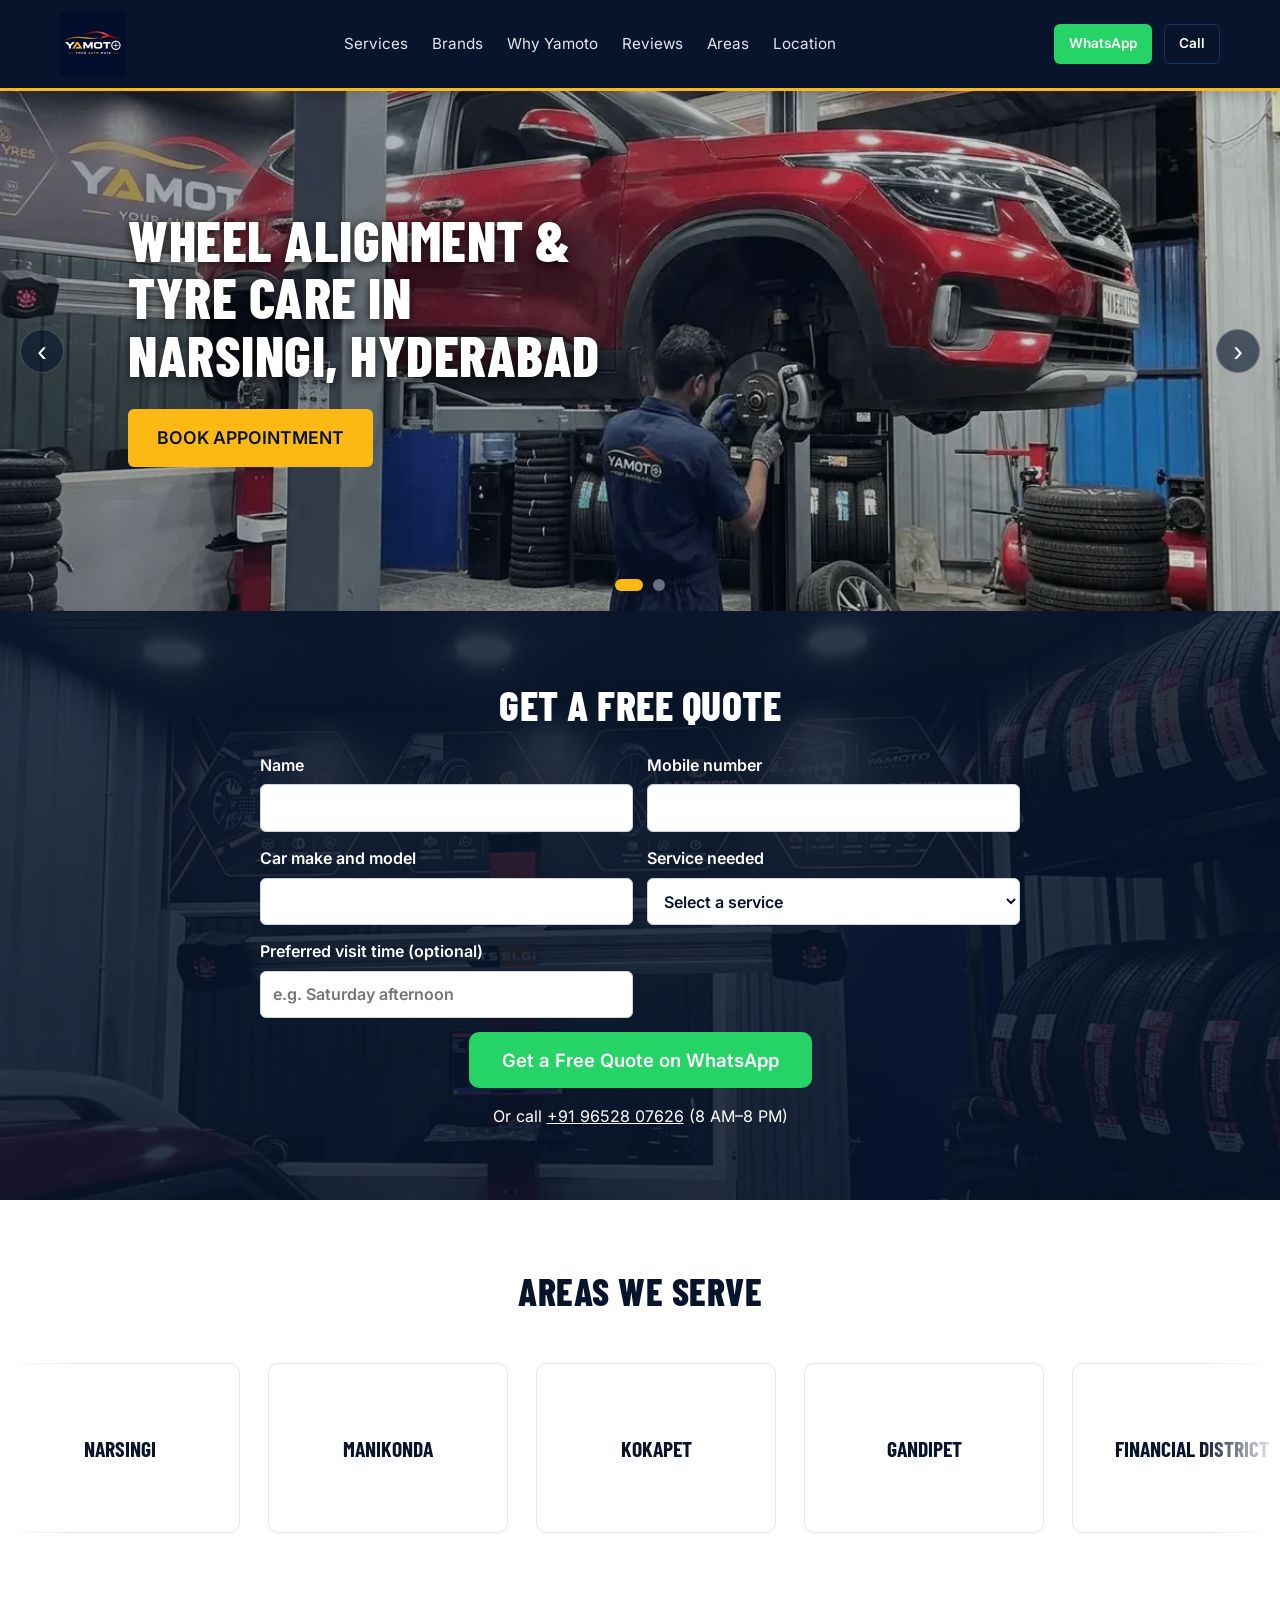
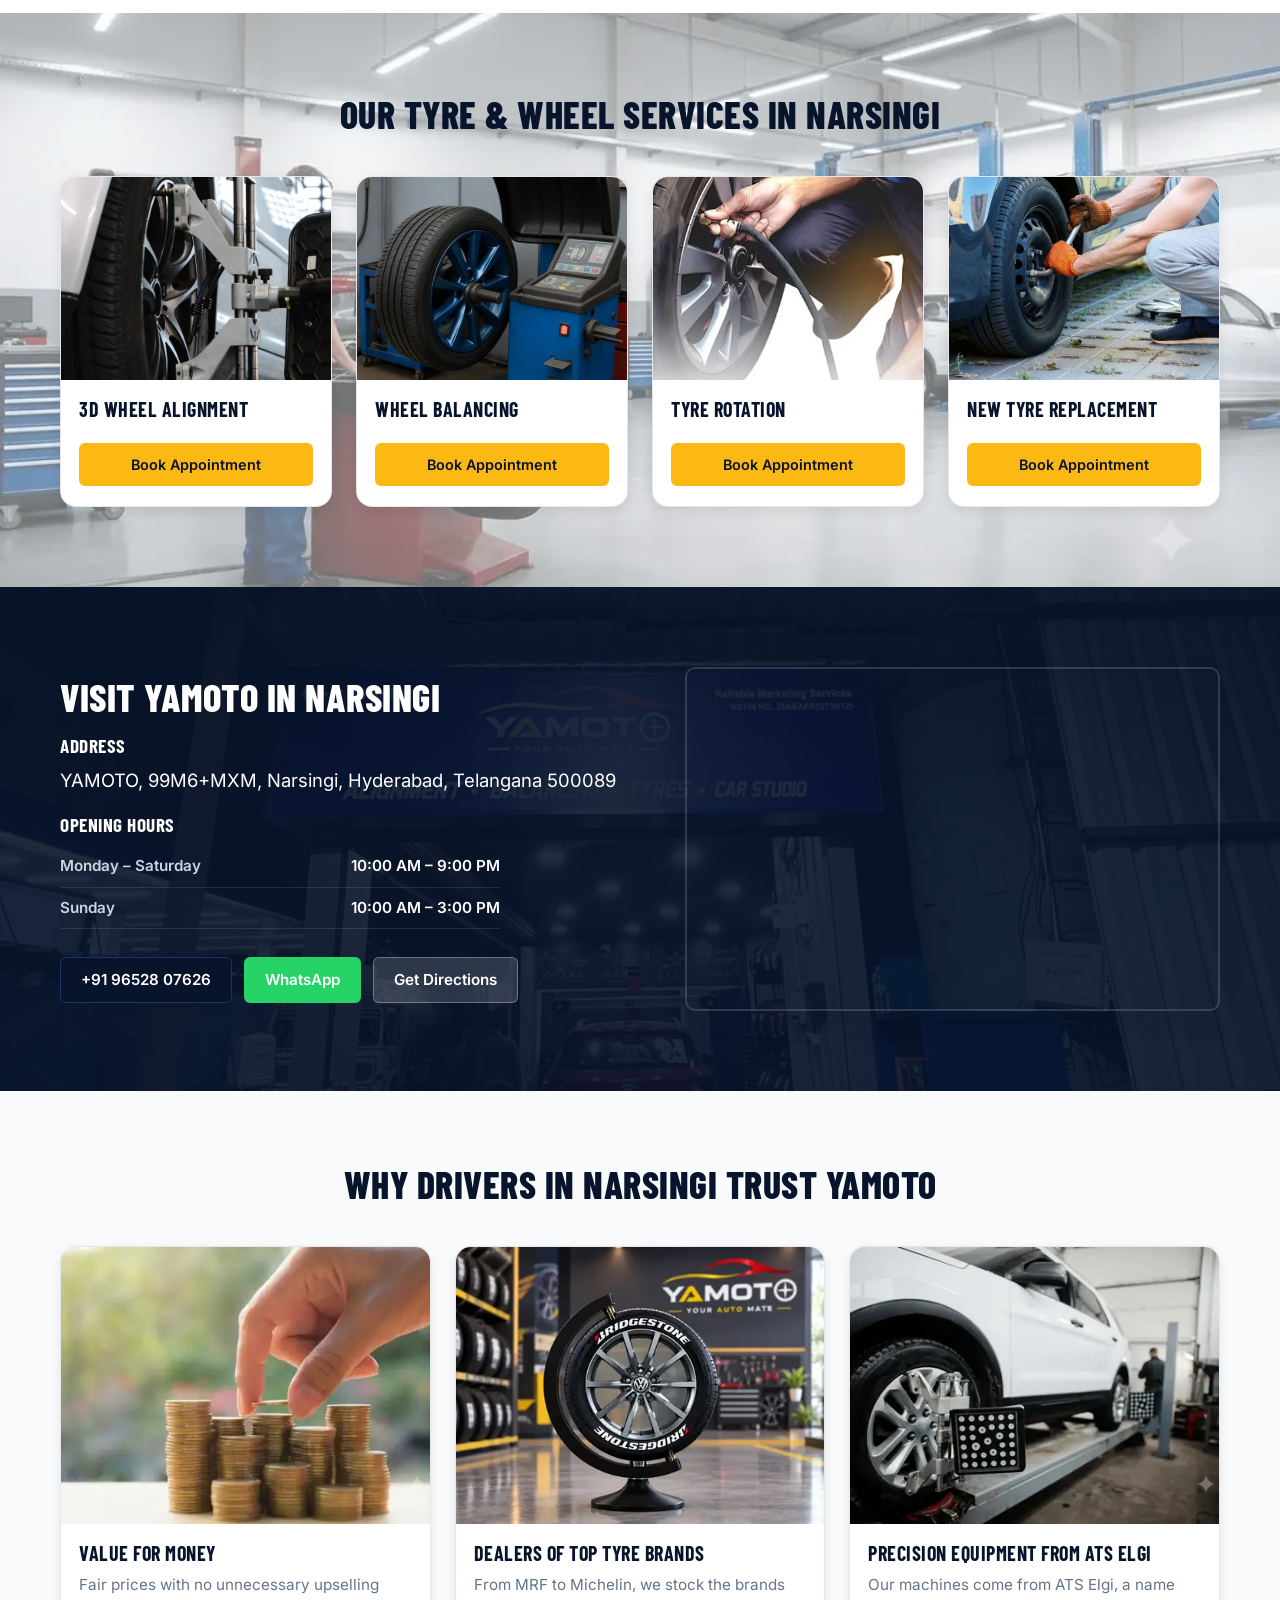
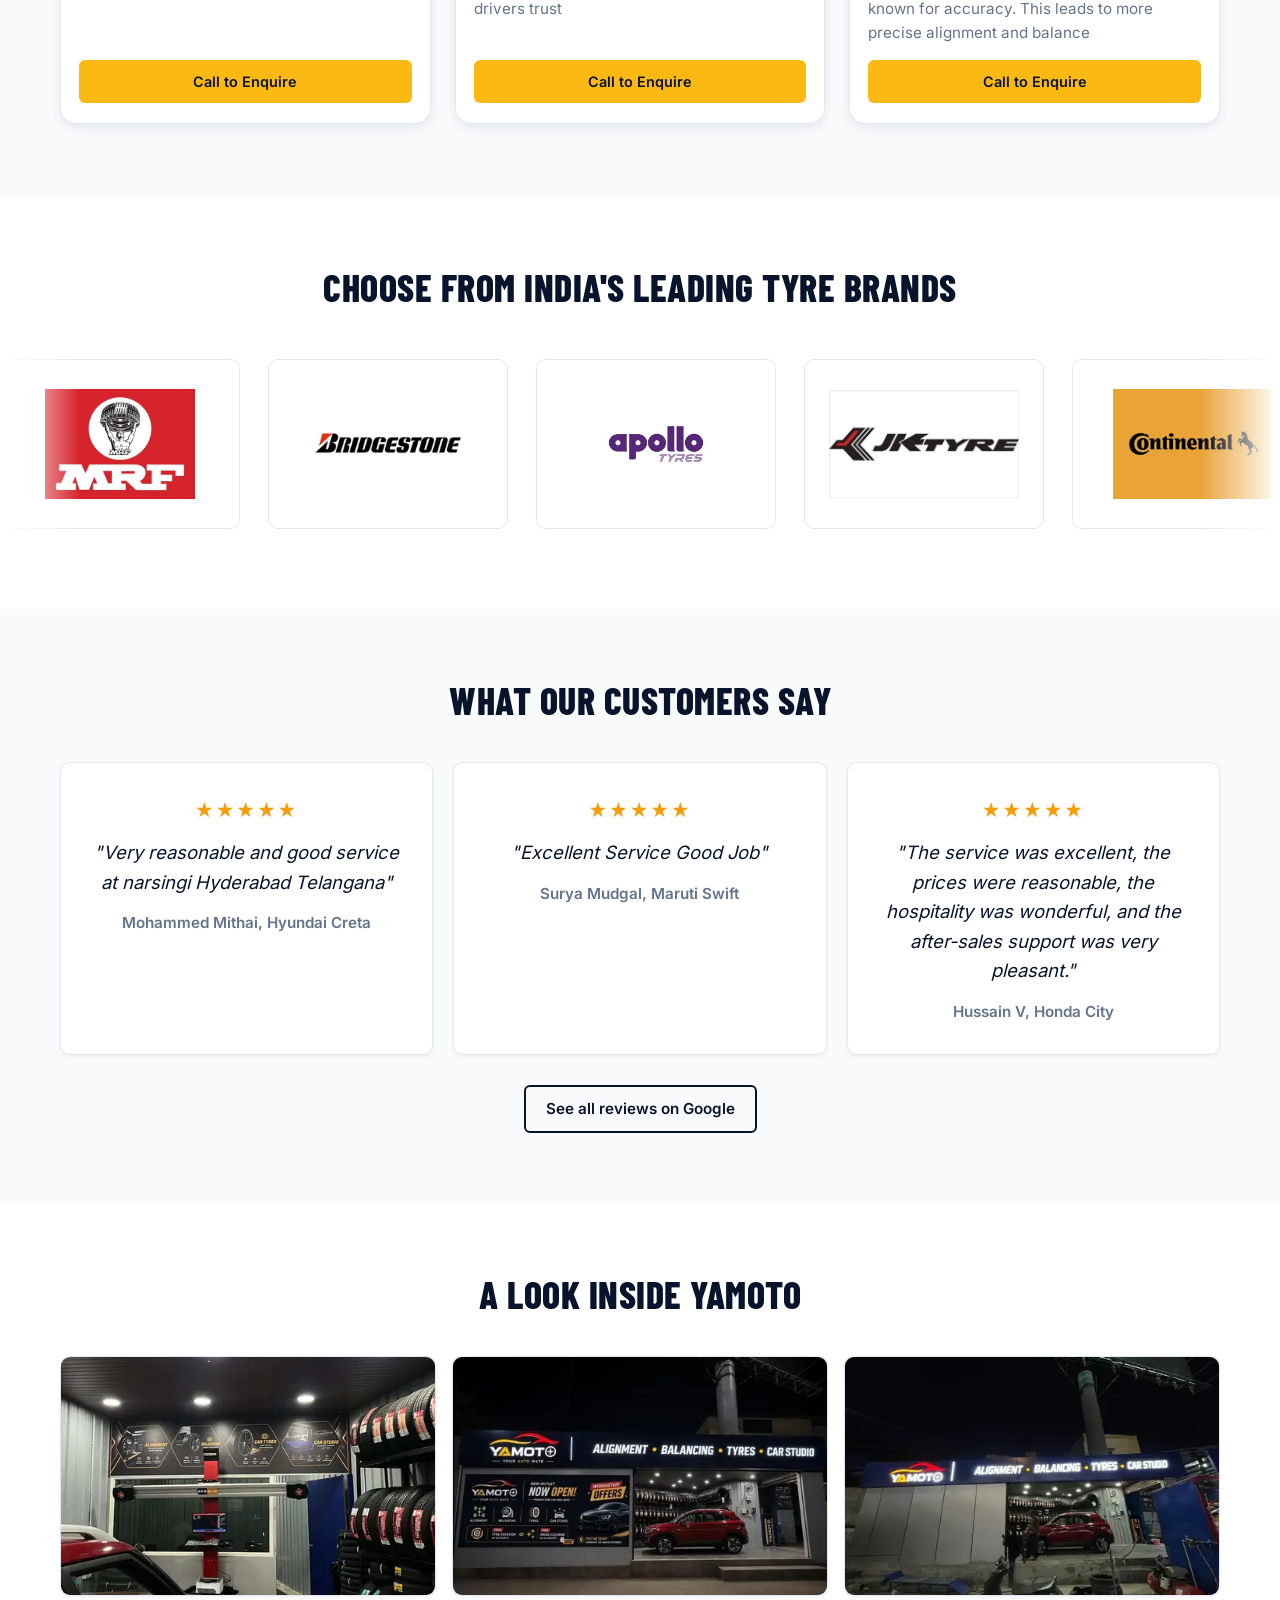
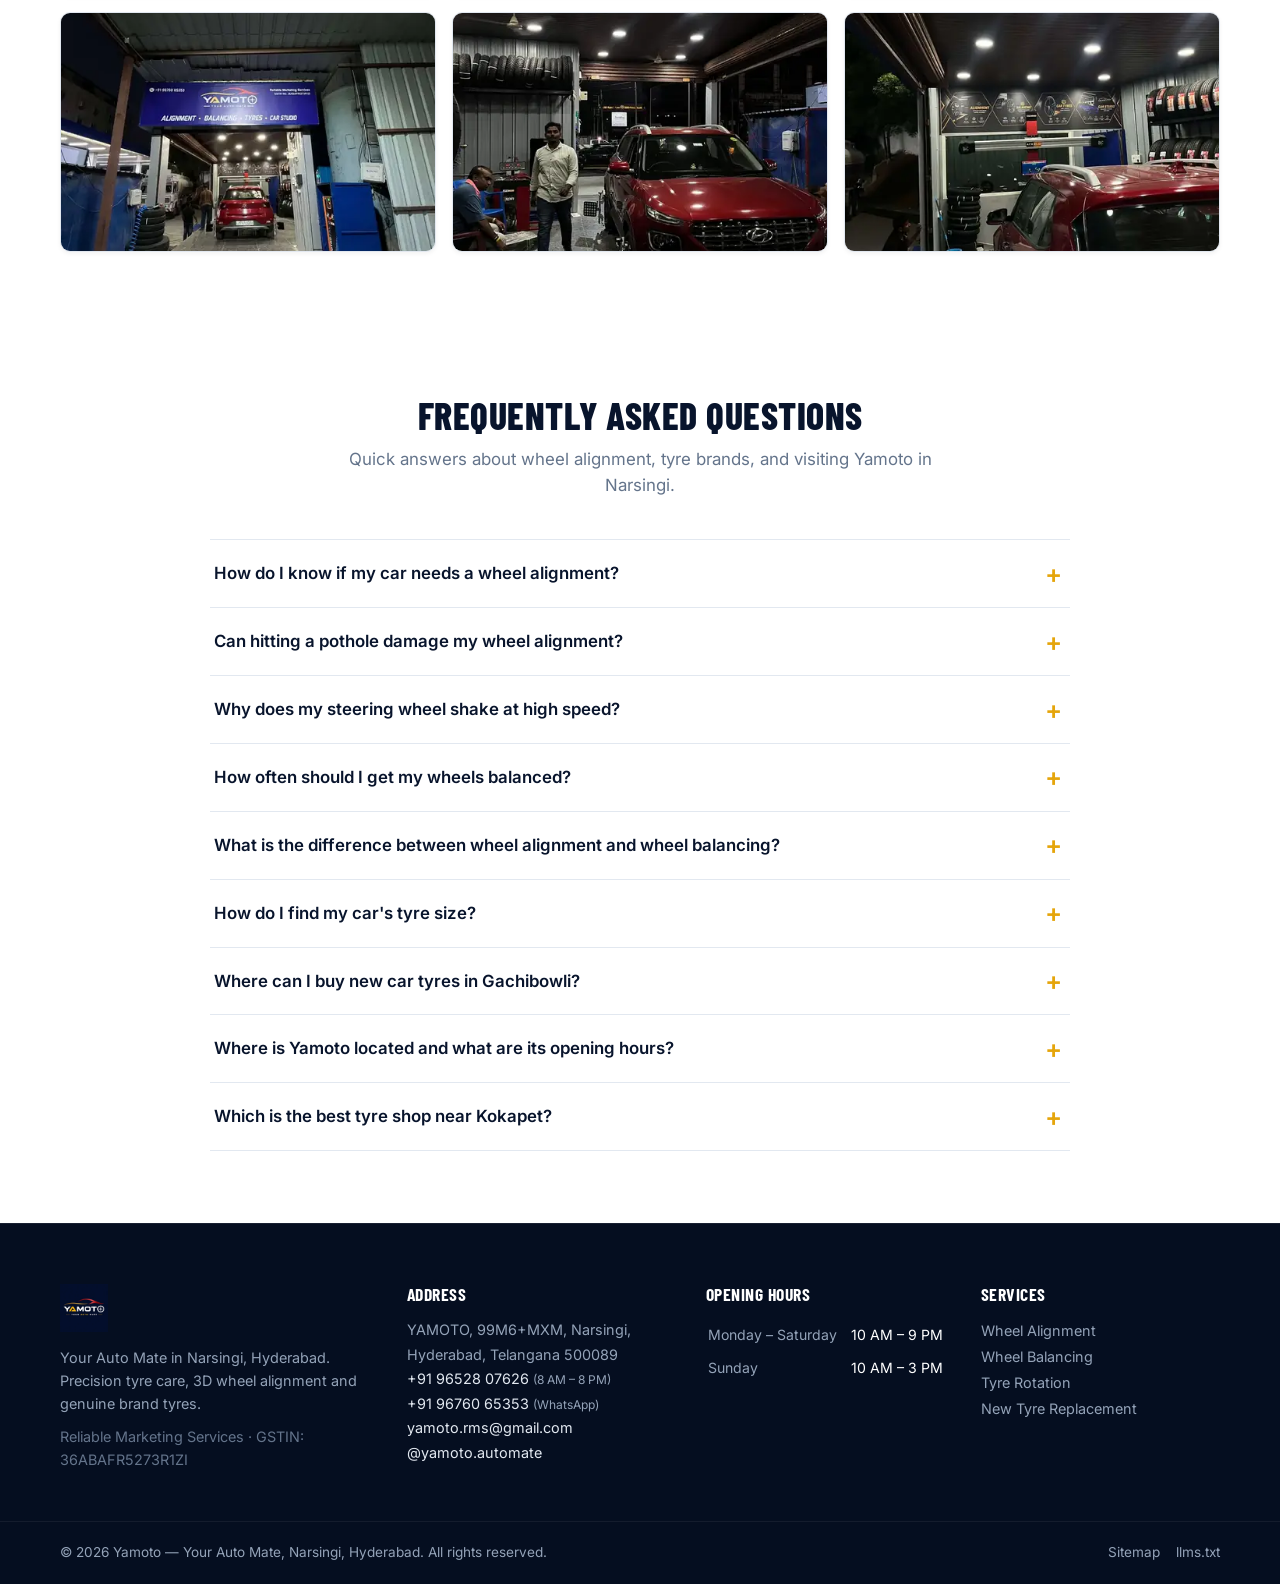
==== commit 67bdc3c3: "mobile performance improvement 1" ====
--- a/index.html
+++ b/index.html
@@ -29,12 +29,12 @@
   <link rel="icon" type="image/png" sizes="48x48" href="favicon-48x48.png">
   <link rel="icon" type="image/png" sizes="192x192" href="favicon-192x192.png">
   <link rel="apple-touch-icon" href="apple-touch-icon.png">
-  <link rel="preconnect" href="https://fonts.googleapis.com">
-  <link rel="preconnect" href="https://fonts.gstatic.com" crossorigin>
-  <link
-    href="https://fonts.googleapis.com/css2?family=Barlow+Condensed:wght@600;700;800&family=Inter:wght@400;500;600&display=swap"
-    rel="stylesheet">
-  <link rel="stylesheet" href="css/style.css">
+  <link rel="preload" as="image" href="images/hero-image-1-640.webp"
+    imagesrcset="images/hero-image-1-640.webp 640w, images/hero-image-1-960.webp 960w, images/hero-image-1.webp 1195w"
+    imagesizes="100vw" fetchpriority="high">
+  <link rel="preload" as="font" type="font/woff2" href="fonts/barlow-condensed-latin-800-normal.woff2" crossorigin>
+  <link rel="preload" as="font" type="font/woff2" href="fonts/inter-latin-400-normal.woff2" crossorigin>
+  <link rel="stylesheet" href="css/style.min.css">
   <noscript><style>.contact-cta-inner{background-image:url('images/bg-quote.webp')}.services-bg{background-image:url('images/bg-services.webp')}.location-bg{background-image:url('images/bg-location.webp')}</style></noscript>
 </head>
 
@@ -64,7 +64,7 @@
         <span aria-hidden="true"></span><span aria-hidden="true"></span><span aria-hidden="true"></span>
       </button>
     </div>
-    <nav class="mobile-nav" id="mobile-nav" aria-label="Mobile navigation" aria-hidden="true">
+    <nav class="mobile-nav" id="mobile-nav" aria-label="Mobile navigation" inert>
       <ul>
         <li><a href="#services" class="mobile-nav-link">Services</a></li>
         <li><a href="#brands" class="mobile-nav-link">Brands</a></li>
@@ -82,7 +82,7 @@
   <main>
 
     <section class="hero" id="hero" aria-label="Hero">
-      <div class="hero-slide hero-slide--service active" aria-hidden="false">
+      <div class="hero-slide hero-slide--service active">
         <div class="offer-layout">
           <div class="hero-content hero-content--split">
             <h1>Wheel Alignment &amp;<br>Tyre Care in<br>Narsingi, Hyderabad</h1>
@@ -92,11 +92,11 @@
             </div>
           </div>
           <div class="offer-layout__media">
-            <img src="images/hero-image-1.webp" width="1195" height="896" alt="Technician aligning the wheel of a red SUV on a lift at Yamoto, Narsingi" fetchpriority="high" decoding="async">
-          </div>
-        </div>
-      </div>
-      <div class="hero-slide hero-slide--offer" aria-hidden="true">
+            <img src="images/hero-image-1-640.webp" srcset="images/hero-image-1-640.webp 640w, images/hero-image-1-960.webp 960w, images/hero-image-1.webp 1195w" sizes="100vw" width="1195" height="896" alt="Technician aligning the wheel of a red SUV on a lift at Yamoto, Narsingi" fetchpriority="high" decoding="async">
+          </div>
+        </div>
+      </div>
+      <div class="hero-slide hero-slide--offer" inert>
         <div class="offer-layout">
           <div class="hero-content hero-content--split">
             <h1>Swap Your Old Tyres<br>&amp; Save up to &#8377;1,000</h1>
@@ -109,7 +109,7 @@
             </div>
           </div>
           <div class="offer-layout__media">
-            <img src="images/hero-image-2.webp" width="900" height="1200" alt="Rows of new car tyres stacked on racks at Yamoto tyre shop, Narsingi" loading="lazy" decoding="async">
+            <img src="[data-uri]" data-srcset="images/hero-image-2-640.webp 640w, images/hero-image-2.webp 900w" data-src="images/hero-image-2.webp" sizes="100vw" width="900" height="1200" alt="Rows of new car tyres stacked on racks at Yamoto tyre shop, Narsingi" decoding="async">
           </div>
         </div>
       </div>
@@ -182,7 +182,7 @@
         <div class="services-grid">
           <article class="service-card">
             <div class="service-image">
-              <img src="images/service-3d-wheel-alignment.webp" width="700" height="1050" alt="Wheel Alignment" loading="lazy">
+              <img src="images/service-3d-wheel-alignment.webp" srcset="images/service-3d-wheel-alignment-480.webp 480w, images/service-3d-wheel-alignment.webp 700w" sizes="(min-width: 640px) 50vw, 100vw" width="700" height="1050" alt="Wheel Alignment" loading="lazy" decoding="async">
             </div>
             <div class="service-content">
               <h3>3D Wheel Alignment</h3>
@@ -191,7 +191,7 @@
           </article>
           <article class="service-card">
             <div class="service-image">
-              <img src="images/service-wheel-balancing.webp" width="640" height="640" alt="Wheel Balancing" loading="lazy">
+              <img src="images/service-wheel-balancing.webp" srcset="images/service-wheel-balancing-480.webp 480w, images/service-wheel-balancing.webp 640w" sizes="(min-width: 640px) 50vw, 100vw" width="640" height="640" alt="Wheel Balancing" loading="lazy" decoding="async">
             </div>
             <div class="service-content">
               <h3>Wheel Balancing</h3>
@@ -200,7 +200,7 @@
           </article>
           <article class="service-card">
             <div class="service-image">
-              <img src="images/service-tyre-rotation.webp" width="400" height="400" alt="Tyre Rotation" loading="lazy">
+              <img src="images/service-tyre-rotation.webp" width="400" height="400" alt="Tyre Rotation" loading="lazy" decoding="async">
             </div>
             <div class="service-content">
               <h3>Tyre Rotation</h3>
@@ -209,7 +209,7 @@
           </article>
           <article class="service-card">
             <div class="service-image">
-              <img src="images/service-new-tyre-replacement.webp" width="735" height="490" alt="New Tyre Replacement" loading="lazy">
+              <img src="images/service-new-tyre-replacement.webp" srcset="images/service-new-tyre-replacement-480.webp 480w, images/service-new-tyre-replacement.webp 735w" sizes="(min-width: 640px) 50vw, 100vw" width="735" height="490" alt="New Tyre Replacement" loading="lazy" decoding="async">
             </div>
             <div class="service-content">
               <h3>New Tyre Replacement</h3>
@@ -268,7 +268,7 @@
         </header>
         <div class="why-grid">
           <article class="why-card">
-            <div class="why-image"><img src="images/Value-for-Money.jpg" width="735" height="643" alt="Value for money at Yamoto" loading="lazy"></div>
+            <div class="why-image"><img src="images/Value-for-Money.webp" srcset="images/Value-for-Money-480.webp 480w, images/Value-for-Money.webp 735w" sizes="(min-width: 768px) 33vw, 100vw" width="735" height="643" alt="Value for money at Yamoto" loading="lazy" decoding="async"></div>
             <div class="why-content">
               <h3>Value for Money</h3>
               <p>Fair prices with no unnecessary upselling</p>
@@ -276,7 +276,7 @@
             </div>
           </article>
           <article class="why-card">
-            <div class="why-image"><img src="images/Authorised-Top-Brands.jpg" width="736" height="736" alt="Authorised top tyre brands at Yamoto" loading="lazy"></div>
+            <div class="why-image"><img src="images/Authorised-Top-Brands.webp" srcset="images/Authorised-Top-Brands-480.webp 480w, images/Authorised-Top-Brands.webp 736w" sizes="(min-width: 768px) 33vw, 100vw" width="736" height="736" alt="Authorised top tyre brands at Yamoto" loading="lazy" decoding="async"></div>
             <div class="why-content">
               <h3>Dealers of Top Tyre Brands</h3>
               <p>From MRF to Michelin, we stock the brands drivers trust</p>
@@ -284,7 +284,7 @@
             </div>
           </article>
           <article class="why-card">
-            <div class="why-image"><img src="images/ATS-ELGI-Precision.png" width="736" height="736" alt="ATS ELGI precision wheel alignment equipment" loading="lazy"></div>
+            <div class="why-image"><img src="images/ATS-ELGI-Precision.webp" srcset="images/ATS-ELGI-Precision-480.webp 480w, images/ATS-ELGI-Precision.webp 736w" sizes="(min-width: 768px) 33vw, 100vw" width="736" height="736" alt="ATS ELGI precision wheel alignment equipment" loading="lazy" decoding="async"></div>
             <div class="why-content">
               <h3>Precision Equipment from ATS Elgi</h3>
               <p>Our machines come from ATS Elgi, a name known for accuracy. This leads to more precise alignment and balance</p>
@@ -303,24 +303,24 @@
       </div>
       <div class="marquee-wrapper">
         <div class="marquee-track" id="marquee-track">
-          <div class="brand-tile"><img src="images/brands/mrf.webp" width="400" height="294" alt="MRF Tyres" loading="lazy"></div>
-          <div class="brand-tile"><img src="images/brands/bridgestone.webp" width="400" height="298" alt="Bridgestone" loading="lazy"></div>
-          <div class="brand-tile"><img src="images/brands/apollo.webp" width="400" height="400" alt="Apollo Tyres" loading="lazy"></div>
-          <div class="brand-tile"><img src="images/brands/jk-tyre.webp" width="400" height="226" alt="JK Tyre" loading="lazy"></div>
-          <div class="brand-tile"><img src="images/brands/continental.webp" width="400" height="277" alt="Continental Tyres" loading="lazy"></div>
-          <div class="brand-tile"><img src="images/brands/michelin.webp" width="400" height="225" alt="Michelin" loading="lazy"></div>
-          <div class="brand-tile"><img src="images/brands/ceat.webp" width="400" height="400" alt="CEAT Tyres" loading="lazy"></div>
-          <div class="brand-tile"><img src="images/brands/yokohama.webp" width="400" height="173" alt="Yokohama" loading="lazy"></div>
-          <div class="brand-tile"><img src="images/brands/goodyear.webp" width="400" height="250" alt="Goodyear" loading="lazy"></div>
-          <div class="brand-tile" aria-hidden="true"><img src="images/brands/mrf.webp" width="400" height="294" alt="" loading="lazy"></div>
-          <div class="brand-tile" aria-hidden="true"><img src="images/brands/bridgestone.webp" width="400" height="298" alt="" loading="lazy"></div>
-          <div class="brand-tile" aria-hidden="true"><img src="images/brands/apollo.webp" width="400" height="400" alt="" loading="lazy"></div>
-          <div class="brand-tile" aria-hidden="true"><img src="images/brands/jk-tyre.webp" width="400" height="226" alt="" loading="lazy"></div>
-          <div class="brand-tile" aria-hidden="true"><img src="images/brands/continental.webp" width="400" height="277" alt="" loading="lazy"></div>
-          <div class="brand-tile" aria-hidden="true"><img src="images/brands/michelin.webp" width="400" height="225" alt="" loading="lazy"></div>
-          <div class="brand-tile" aria-hidden="true"><img src="images/brands/ceat.webp" width="400" height="400" alt="" loading="lazy"></div>
-          <div class="brand-tile" aria-hidden="true"><img src="images/brands/yokohama.webp" width="400" height="173" alt="" loading="lazy"></div>
-          <div class="brand-tile" aria-hidden="true"><img src="images/brands/goodyear.webp" width="400" height="250" alt="" loading="lazy"></div>
+          <div class="brand-tile"><img src="images/brands/mrf.webp" width="400" height="294" alt="MRF Tyres" loading="lazy" decoding="async"></div>
+          <div class="brand-tile"><img src="images/brands/bridgestone.webp" width="400" height="298" alt="Bridgestone" loading="lazy" decoding="async"></div>
+          <div class="brand-tile"><img src="images/brands/apollo.webp" width="400" height="400" alt="Apollo Tyres" loading="lazy" decoding="async"></div>
+          <div class="brand-tile"><img src="images/brands/jk-tyre.webp" width="400" height="226" alt="JK Tyre" loading="lazy" decoding="async"></div>
+          <div class="brand-tile"><img src="images/brands/continental.webp" width="400" height="277" alt="Continental Tyres" loading="lazy" decoding="async"></div>
+          <div class="brand-tile"><img src="images/brands/michelin.webp" width="400" height="225" alt="Michelin" loading="lazy" decoding="async"></div>
+          <div class="brand-tile"><img src="images/brands/ceat.webp" width="400" height="400" alt="CEAT Tyres" loading="lazy" decoding="async"></div>
+          <div class="brand-tile"><img src="images/brands/yokohama.webp" width="400" height="173" alt="Yokohama" loading="lazy" decoding="async"></div>
+          <div class="brand-tile"><img src="images/brands/goodyear.webp" width="400" height="250" alt="Goodyear" loading="lazy" decoding="async"></div>
+          <div class="brand-tile" aria-hidden="true"><img src="images/brands/mrf.webp" width="400" height="294" alt="" loading="lazy" decoding="async"></div>
+          <div class="brand-tile" aria-hidden="true"><img src="images/brands/bridgestone.webp" width="400" height="298" alt="" loading="lazy" decoding="async"></div>
+          <div class="brand-tile" aria-hidden="true"><img src="images/brands/apollo.webp" width="400" height="400" alt="" loading="lazy" decoding="async"></div>
+          <div class="brand-tile" aria-hidden="true"><img src="images/brands/jk-tyre.webp" width="400" height="226" alt="" loading="lazy" decoding="async"></div>
+          <div class="brand-tile" aria-hidden="true"><img src="images/brands/continental.webp" width="400" height="277" alt="" loading="lazy" decoding="async"></div>
+          <div class="brand-tile" aria-hidden="true"><img src="images/brands/michelin.webp" width="400" height="225" alt="" loading="lazy" decoding="async"></div>
+          <div class="brand-tile" aria-hidden="true"><img src="images/brands/ceat.webp" width="400" height="400" alt="" loading="lazy" decoding="async"></div>
+          <div class="brand-tile" aria-hidden="true"><img src="images/brands/yokohama.webp" width="400" height="173" alt="" loading="lazy" decoding="async"></div>
+          <div class="brand-tile" aria-hidden="true"><img src="images/brands/goodyear.webp" width="400" height="250" alt="" loading="lazy" decoding="async"></div>
         </div>
       </div>
     </section>
@@ -366,14 +366,14 @@
           <h2>A Look Inside Yamoto</h2>
         </header>
         <div class="gallery-grid">
-          <figure class="gallery-item tall"><img src="images/yamoto-3d-wheel-alignment-machine.webp" width="900" height="1200" alt="ATS ELGI 3D wheel alignment machine in operation at Yamoto, Narsingi Hyderabad" loading="lazy">
+          <figure class="gallery-item tall"><img src="images/yamoto-3d-wheel-alignment-machine.webp" srcset="images/yamoto-3d-wheel-alignment-machine-480.webp 480w, images/yamoto-3d-wheel-alignment-machine.webp 900w" sizes="(min-width: 992px) 33vw, (min-width: 640px) 50vw, 100vw" width="900" height="1200" alt="ATS ELGI 3D wheel alignment machine in operation at Yamoto, Narsingi Hyderabad" loading="lazy" decoding="async">
           </figure>
-          <figure class="gallery-item"><img src="images/yamoto-shop-storefront-night.webp" width="1000" height="750" alt="Yamoto tyre shop illuminated storefront with Alignment Balancing Tyres signboard at night, Narsingi"
-              loading="lazy"></figure>
-          <figure class="gallery-item"><img src="images/yamoto-workshop-exterior-night.webp" width="1000" height="750" alt="Yamoto workshop exterior at night with car in bay, Narsingi Hyderabad" loading="lazy"></figure>
-          <figure class="gallery-item"><img src="images/yamoto-workshop-driveway.webp" width="800" height="1067" alt="Yamoto workshop driveway with tyre racks, Narsingi" loading="lazy"></figure>
-          <figure class="gallery-item"><img src="images/yamoto-tyre-display-rack.webp" width="800" height="1067" alt="Tyre display rack at Yamoto workshop in Narsingi Hyderabad" loading="lazy"></figure>
-          <figure class="gallery-item"><img src="images/yamoto-team-at-work.webp" width="800" height="1067" alt="Team at work at Yamoto tyre shop in Narsingi Hyderabad" loading="lazy"></figure>
+          <figure class="gallery-item"><img src="images/yamoto-shop-storefront-night.webp" srcset="images/yamoto-shop-storefront-night-480.webp 480w, images/yamoto-shop-storefront-night.webp 1000w" sizes="(min-width: 992px) 33vw, (min-width: 640px) 50vw, 100vw" width="1000" height="750" alt="Yamoto tyre shop illuminated storefront with Alignment Balancing Tyres signboard at night, Narsingi"
+              loading="lazy" decoding="async"></figure>
+          <figure class="gallery-item"><img src="images/yamoto-workshop-exterior-night.webp" srcset="images/yamoto-workshop-exterior-night-480.webp 480w, images/yamoto-workshop-exterior-night.webp 1000w" sizes="(min-width: 992px) 33vw, (min-width: 640px) 50vw, 100vw" width="1000" height="750" alt="Yamoto workshop exterior at night with car in bay, Narsingi Hyderabad" loading="lazy" decoding="async"></figure>
+          <figure class="gallery-item"><img src="images/yamoto-workshop-driveway.webp" srcset="images/yamoto-workshop-driveway-480.webp 480w, images/yamoto-workshop-driveway.webp 800w" sizes="(min-width: 992px) 33vw, (min-width: 640px) 50vw, 100vw" width="800" height="1067" alt="Yamoto workshop driveway with tyre racks, Narsingi" loading="lazy" decoding="async"></figure>
+          <figure class="gallery-item"><img src="images/yamoto-tyre-display-rack.webp" srcset="images/yamoto-tyre-display-rack-480.webp 480w, images/yamoto-tyre-display-rack.webp 800w" sizes="(min-width: 992px) 33vw, (min-width: 640px) 50vw, 100vw" width="800" height="1067" alt="Tyre display rack at Yamoto workshop in Narsingi Hyderabad" loading="lazy" decoding="async"></figure>
+          <figure class="gallery-item"><img src="images/yamoto-team-at-work.webp" srcset="images/yamoto-team-at-work-480.webp 480w, images/yamoto-team-at-work.webp 800w" sizes="(min-width: 992px) 33vw, (min-width: 640px) 50vw, 100vw" width="800" height="1067" alt="Team at work at Yamoto tyre shop in Narsingi Hyderabad" loading="lazy" decoding="async"></figure>
         </div>
       </div>
     </section>
@@ -414,7 +414,7 @@
   <footer class="site-footer" aria-label="Site footer">
     <div class="container footer-grid">
       <div class="footer-brand">
-        <img src="images/yamoto-logo.webp" width="264" height="264" alt="Yamoto — Your Auto Mate" loading="lazy">
+        <img src="images/yamoto-logo.webp" width="264" height="264" alt="Yamoto — Your Auto Mate" loading="lazy" decoding="async">
         <p>Your Auto Mate in Narsingi, Hyderabad. Precision tyre care, 3D wheel alignment and genuine brand tyres.</p>
         <p class="footer-gstin">Reliable Marketing Services · GSTIN: 36ABAFR5273R1ZI</p>
       </div>
--- a/css/style.min.css
+++ b/css/style.min.css
@@ -0,0 +1 @@
+@font-face{font-family:'Barlow Condensed';font-style:normal;font-weight:600;font-display:swap;src:url('../fonts/barlow-condensed-latin-600-normal.woff2') format('woff2');unicode-range:U+0000-00FF,U+0131,U+0152-0153,U+02BB-02BC,U+02C6,U+02DA,U+02DC,U+0304,U+0308,U+0329,U+2000-206F,U+20AC,U+2122,U+2191,U+2193,U+2212,U+2215,U+FEFF,U+FFFD}@font-face{font-family:'Barlow Condensed';font-style:normal;font-weight:700;font-display:swap;src:url('../fonts/barlow-condensed-latin-700-normal.woff2') format('woff2');unicode-range:U+0000-00FF,U+0131,U+0152-0153,U+02BB-02BC,U+02C6,U+02DA,U+02DC,U+0304,U+0308,U+0329,U+2000-206F,U+20AC,U+2122,U+2191,U+2193,U+2212,U+2215,U+FEFF,U+FFFD}@font-face{font-family:'Barlow Condensed';font-style:normal;font-weight:800;font-display:swap;src:url('../fonts/barlow-condensed-latin-800-normal.woff2') format('woff2');unicode-range:U+0000-00FF,U+0131,U+0152-0153,U+02BB-02BC,U+02C6,U+02DA,U+02DC,U+0304,U+0308,U+0329,U+2000-206F,U+20AC,U+2122,U+2191,U+2193,U+2212,U+2215,U+FEFF,U+FFFD}@font-face{font-family:Inter;font-style:normal;font-weight:400;font-display:swap;src:url('../fonts/inter-latin-400-normal.woff2') format('woff2');unicode-range:U+0000-00FF,U+0131,U+0152-0153,U+02BB-02BC,U+02C6,U+02DA,U+02DC,U+0304,U+0308,U+0329,U+2000-206F,U+20AC,U+2122,U+2191,U+2193,U+2212,U+2215,U+FEFF,U+FFFD}@font-face{font-family:Inter;font-style:normal;font-weight:600;font-display:swap;src:url('../fonts/inter-latin-600-normal.woff2') format('woff2');unicode-range:U+0000-00FF,U+0131,U+0152-0153,U+02BB-02BC,U+02C6,U+02DA,U+02DC,U+0304,U+0308,U+0329,U+2000-206F,U+20AC,U+2122,U+2191,U+2193,U+2212,U+2215,U+FEFF,U+FFFD}:root{--navy-dark:#08142C;--navy-mid:#102244;--navy-light:#1A3464;--yellow-accent:#FDB913;--yellow-hover:#E5A50B;--text-main:#1E293B;--text-muted:#64748B;--bg-light:#F8FAFC;--bg-white:#FFFFFF;--border-color:#E2E8F0;--whatsapp-green:#25D366;--whatsapp-hover:#1EBE5D;--font-base:'Inter',system-ui,-apple-system,sans-serif;--font-heading:'Barlow Condensed',-apple-system,sans-serif;--radius-sm:6px;--radius-md:10px;--radius-lg:16px;--shadow-sm:0 2px 4px rgba(0, 0, 0, 0.05);--shadow-md:0 4px 12px rgba(8, 20, 44, 0.08);--shadow-lg:0 10px 25px rgba(8, 20, 44, 0.12);--transition:all 0.25s ease-in-out}*,::after,::before{box-sizing:border-box;margin:0;padding:0}html{scroll-behavior:smooth;font-size:16px}body{font-family:var(--font-base);color:var(--text-main);background-color:var(--bg-light);line-height:1.6;-webkit-font-smoothing:antialiased;padding-bottom:0}img{max-width:100%;height:auto;display:block}a{text-decoration:none;color:inherit;transition:var(--transition)}ul{list-style:none}.container{width:100%;max-width:1200px;margin:0 auto;padding:0 20px}h1,h2,h3,h4{font-family:var(--font-heading);text-transform:uppercase;letter-spacing:.5px;line-height:1.15;color:var(--navy-dark)}.section-head{text-align:center;margin-bottom:40px}.section-head h2{font-size:2.35rem;font-weight:800;margin-bottom:8px}.section-head p{color:var(--text-muted);font-size:1.05rem;max-width:650px;margin:0 auto}.faq-section{padding:72px 0;background:var(--bg-white)}.faq-list{max-width:860px;margin:0 auto;border-top:1px solid var(--border-color)}.faq-item{border-bottom:1px solid var(--border-color)}.faq-item summary{position:relative;padding:20px 48px 20px 4px;color:var(--navy-dark);font-size:1.05rem;font-weight:700;cursor:pointer;list-style:none}.faq-item summary::-webkit-details-marker{display:none}.faq-item summary::after{content:'+';position:absolute;top:50%;right:8px;transform:translateY(-50%);color:var(--yellow-hover);font-size:1.6rem;line-height:1}.faq-item[open] summary::after{content:'−'}.faq-item p{max-width:760px;padding:0 36px 20px 4px;color:var(--text-muted)}.btn{display:inline-flex;align-items:center;justify-content:center;gap:8px;font-family:var(--font-base);font-weight:600;font-size:.95rem;padding:10px 20px;border-radius:var(--radius-sm);border:1px solid transparent;cursor:pointer;transition:var(--transition);text-align:center}.btn-primary{background-color:var(--yellow-accent);color:var(--navy-dark);box-shadow:0 4px 15px rgba(0,0,0,.3)}.btn-primary:hover{background-color:var(--yellow-hover);transform:translateY(-1px);box-shadow:0 6px 20px rgba(0,0,0,.4)}.btn-whatsapp{background-color:var(--whatsapp-green);color:#fff}.btn-whatsapp:hover{background-color:var(--whatsapp-hover);transform:translateY(-1px)}.btn-call{background-color:var(--navy-dark);color:#fff;border:1px solid var(--navy-light)}.btn-call:hover{background-color:var(--navy-light);transform:translateY(-1px)}.btn-outline-white{background:0 0;color:#fff;border:2px solid #fff}.btn-outline-white:hover{background:#fff;color:var(--navy-dark)}.btn-outline-dark{background:0 0;color:var(--navy-dark);border:2px solid var(--navy-dark)}.btn-outline-dark:hover{background:var(--navy-dark);color:#fff}.btn-lg{padding:14px 28px;font-size:1.1rem}.btn-xl{padding:16px 32px;font-size:1.15rem;border-radius:var(--radius-md)}.btn-service{background:var(--yellow-accent);color:var(--navy-dark);width:100%;margin-top:14px;font-size:.9rem;padding:9px 16px}.btn-service:hover{background:#fff;color:var(--navy-dark)}.w-full{width:100%}.site-header{position:sticky;top:0;z-index:1000;background-color:var(--navy-dark);border-bottom:3px solid var(--yellow-accent);box-shadow:0 4px 15px rgba(0,0,0,.2)}.header-inner{display:flex;align-items:center;justify-content:space-between;height:88px}.logo-link{display:flex;align-items:center}.logo-img{height:66px;width:auto;object-fit:contain}.main-nav{display:none}@media (min-width:992px){.main-nav{display:block}}.nav-list{display:flex;gap:24px}.nav-list a{color:#e2e8f0;font-size:.95rem;font-weight:500;padding:6px 0;position:relative}.nav-list a:hover{color:var(--yellow-accent)}.header-actions{display:flex;align-items:center;gap:12px}.header-btn{display:none}@media (min-width:640px){.header-btn{display:inline-flex;padding:8px 14px;font-size:.85rem}}.hamburger{display:flex;flex-direction:column;justify-content:space-around;width:28px;height:24px;background:0 0;border:none;cursor:pointer;padding:0}@media (min-width:992px){.hamburger{display:none}}.hamburger span{width:100%;height:3px;background-color:#fff;border-radius:2px;transition:var(--transition)}.mobile-nav{display:none;background-color:var(--navy-mid);border-top:1px solid var(--navy-light);padding:20px}.mobile-nav.open{display:block}.mobile-nav ul{display:flex;flex-direction:column;gap:14px}.mobile-nav-link{color:#fff;font-size:1.05rem;font-weight:500;display:block;padding:6px 0}.mobile-nav-link:hover{color:var(--yellow-accent)}.hero{position:relative;min-height:520px;background-color:var(--navy-dark);overflow:hidden}.hero::before{content:'';position:absolute;bottom:0;left:0;right:0;height:50%;background:linear-gradient(to top,rgba(8,20,44,.5) 0,rgba(8,20,44,.15) 50%,transparent 100%);z-index:1;pointer-events:none}.hero-slide{position:absolute;inset:0;background-size:cover;background-position:center;display:flex;align-items:center;opacity:0;visibility:hidden;transition:opacity .8s,visibility .8s}.hero-slide.active{opacity:1;visibility:visible;position:relative;min-height:520px}.hero-content{position:relative;z-index:2;color:#fff;padding:40px 20px;max-width:1180px;width:100%;text-shadow:2px 2px 8px rgba(0,0,0,.8)}.hero-content--service{padding-left:clamp(64px,10vw,150px);max-width:1180px}.offer-badge{display:inline-block;background:linear-gradient(135deg,#ff6b35 0,#f7931e 100%);color:#fff;padding:8px 20px;border-radius:30px;font-size:.9rem;font-weight:800;text-transform:uppercase;letter-spacing:1px;margin-bottom:16px;box-shadow:0 4px 15px rgba(255,107,53,.4);animation:2s infinite pulse}@keyframes pulse{0%,100%{transform:scale(1)}50%{transform:scale(1.05)}}@keyframes slideIn{from{opacity:0;transform:translateY(20px)}to{opacity:1;transform:translateY(0)}}.hero h1{max-width:560px;font-size:clamp(1.9rem, 3.1vw, 2.65rem);font-weight:800;line-height:1.1;color:#fff;margin-bottom:16px;text-shadow:2px 2px 8px rgba(0,0,0,.8)}@media (min-width:768px){.hero h1{font-size:clamp(2.1rem, 3.2vw, 2.8rem)}}.hero-sub{font-size:1.15rem;color:#cbd5e1;margin-bottom:28px;max-width:680px;text-shadow:1px 1px 4px rgba(0,0,0,.8)}.hero-ctas{display:flex;flex-wrap:wrap;gap:14px}.hero-indicators{position:absolute;bottom:20px;left:50%;transform:translateX(-50%);display:flex;gap:10px;z-index:10}.indicator{width:12px;height:12px;border-radius:50%;background:rgba(255,255,255,.4);border:none;cursor:pointer;transition:var(--transition)}.indicator.active{background:var(--yellow-accent);width:28px;border-radius:6px}.hero-arrow{position:absolute;top:50%;transform:translateY(-50%);background:rgba(8,20,44,.6);color:#fff;border:1px solid rgba(255,255,255,.2);width:44px;height:44px;border-radius:50%;font-size:1.8rem;display:flex;align-items:center;justify-content:center;cursor:pointer;z-index:10;transition:var(--transition)}.hero-arrow:hover{background:var(--yellow-accent);color:var(--navy-dark)}.hero-prev{left:20px}.hero-next{right:20px}@media (max-width:640px){.hero-arrow{display:none}.hero-content--service{padding:36px 28px}}.contact-cta{background-color:var(--navy-dark)}.contact-cta-inner{position:relative;background-color:var(--navy-dark);background-size:cover;background-position:center;padding:70px 0}.cta-overlay{position:absolute;inset:0;background:rgba(8,20,44,.85)}.cta-content{position:relative;z-index:2;text-align:center;color:#fff}.cta-content h2{font-size:2.6rem;font-weight:800;color:#fff;margin-bottom:12px}.cta-buttons{display:flex;flex-wrap:wrap;justify-content:center;gap:16px;margin-bottom:20px}.quote-form{display:grid;grid-template-columns:repeat(2,minmax(0,1fr));gap:14px;max-width:760px;margin:24px auto 0;text-align:left}.quote-form label{display:grid;gap:6px;font-weight:600}.quote-form input,.quote-form select{width:100%;min-height:46px;padding:10px 12px;border:1px solid #cbd5e1;border-radius:var(--radius-sm);background:#fff;color:var(--navy-dark);font:inherit}.quote-form button{grid-column:1/-1;justify-self:center}.quote-contact{margin-top:16px}.quote-contact a{color:#fff;text-decoration:underline}@media (max-width:600px){.quote-form{grid-template-columns:1fr}}.services{position:relative;isolation:isolate;overflow:hidden;padding:80px 0;background-color:#f8fafc}.services-bg{position:absolute;inset:0;z-index:-1;background-size:cover;background-position:center;opacity:.55}.services .container{position:relative}.services-grid{display:grid;grid-template-columns:1fr;gap:24px}@media (min-width:640px){.services-grid{grid-template-columns:repeat(2,1fr)}}@media (min-width:1024px){.services-grid{grid-template-columns:repeat(4,1fr)}}.service-card{background:#fff;border:1px solid rgba(8,20,44,.1);border-radius:var(--radius-lg);padding:0 0 20px;display:flex;flex-direction:column;transition:var(--transition);position:relative;min-height:0;overflow:hidden;box-shadow:var(--shadow-md)}.service-card:hover{transform:translateY(-5px);box-shadow:var(--shadow-lg)}.service-image{width:100%;aspect-ratio:4/3;overflow:hidden;background:#e2e8f0}.service-image img{width:100%;height:100%;object-fit:cover}.service-overlay{position:absolute;inset:0;background:linear-gradient(135deg,rgba(8,20,44,.88) 0,rgba(8,20,44,.75) 100%);z-index:1}.service-content{position:relative;z-index:2;display:flex;flex-direction:column;flex:1;align-items:stretch;padding:18px 18px 0;color:var(--text-main)}.service-card h3{font-size:1.25rem;font-weight:700;margin-bottom:8px;color:var(--navy-dark)}.service-card p{font-size:.92rem;color:var(--text-muted);flex-grow:1;margin-bottom:4px}.service-card .btn-service{margin-top:14px;border-radius:var(--radius-sm)}.location{position:relative;background-color:var(--navy-dark)}.location-bg{position:relative;background-color:var(--navy-dark);background-size:cover;background-position:center;padding:80px 0}.location-overlay{position:absolute;inset:0;background:rgba(8,20,44,.9)}.location-inner{position:relative;z-index:2;display:grid;grid-template-columns:1fr;gap:36px;align-items:center}@media (min-width:992px){.location-inner{grid-template-columns:1.1fr 1fr}}.location-info{color:#fff}.location-info h2{font-size:2.4rem;font-weight:800;color:#fff;margin-bottom:16px}.location-info h3{color:#fff;font-size:1.2rem;font-weight:700;margin:0 0 10px}.location-address{font-style:normal;font-size:1.15rem;margin-bottom:20px;line-height:1.5}.location-address em{font-style:normal;color:var(--yellow-accent);font-size:.95rem}.hours-table{width:100%;max-width:440px;margin-bottom:28px;border-collapse:collapse}.hours-table td,.hours-table th{padding:8px 0;font-size:.95rem;border-bottom:1px solid rgba(255,255,255,.1)}.hours-table th{text-align:left;font-weight:600;color:#cbd5e1}.hours-table td{text-align:right;color:#fff;font-weight:600}.location-btns{display:flex;flex-wrap:wrap;gap:12px}.btn-directions{background:rgba(255,255,255,.15);color:#fff;border:1px solid rgba(255,255,255,.3)}.btn-directions:hover{background:#fff;color:var(--navy-dark)}.location-map{border-radius:var(--radius-md);overflow:hidden;box-shadow:var(--shadow-lg);border:2px solid rgba(255,255,255,.15)}.location-map iframe{display:block}.why-yamoto{padding:72px 0;background-color:#f8fafc}.why-grid{display:grid;grid-template-columns:1fr;gap:24px}@media (min-width:768px){.why-grid{grid-template-columns:repeat(3,1fr)}}.why-card{background:#fff;border:1px solid rgba(8,20,44,.1);border-radius:var(--radius-lg);padding:0 0 20px;display:flex;flex-direction:column;transition:var(--transition);min-height:0;overflow:hidden;box-shadow:var(--shadow-md)}.why-card:hover{transform:translateY(-5px);box-shadow:var(--shadow-lg)}.why-image{width:100%;aspect-ratio:4/3;overflow:hidden;background:#e2e8f0}.why-image img{width:100%;height:100%;object-fit:cover}.why-content{display:flex;flex-direction:column;flex:1;align-items:stretch;padding:18px 18px 0;color:var(--text-main)}.why-card h3{font-size:1.25rem;font-weight:700;margin-bottom:8px;color:var(--navy-dark)}.why-card p{color:var(--text-muted);font-size:.95rem;flex-grow:1}.why-card .btn-service{margin-top:14px;border-radius:var(--radius-sm)}.brands{padding:70px 0;background-color:#fff;overflow:hidden}.marquee-wrapper{width:100%;overflow:hidden;position:relative;padding:10px 0}.marquee-wrapper::after,.marquee-wrapper::before{content:'';position:absolute;top:0;bottom:0;width:80px;z-index:2;pointer-events:none}.marquee-wrapper::before{left:0;background:linear-gradient(to right,#fff,transparent)}.marquee-wrapper::after{right:0;background:linear-gradient(to left,#fff,transparent)}.marquee-track{display:flex;gap:28px;width:max-content;animation:42s linear infinite marquee-scroll}.marquee-track:hover{animation-play-state:paused}@keyframes marquee-scroll{0%{transform:translateX(0)}100%{transform:translateX(-50%)}}.brand-tile{display:flex;flex-direction:column;align-items:center;justify-content:center;background:var(--bg-light);border:1px solid var(--border-color);border-radius:var(--radius-md);background:#fff;padding:20px 28px;width:240px;height:170px;transition:var(--transition);flex-shrink:0}.brand-tile:hover{transform:translateY(-2px);border-color:var(--navy-dark);box-shadow:var(--shadow-sm)}.brand-tile img{width:auto;height:auto;max-height:110px;max-width:190px;object-fit:contain;filter:grayscale(15%);transition:var(--transition)}.brand-tile:hover img{filter:grayscale(0%)}.reviews{padding:70px 0;background-color:var(--bg-light)}.reviews-grid{display:grid;grid-template-columns:1fr;gap:20px;margin-bottom:30px}@media (min-width:768px){.reviews-grid{grid-template-columns:repeat(3,1fr)}}.review-card{background:#fff;border:1px solid var(--border-color);border-radius:var(--radius-md);padding:30px;max-width:480px;width:100%;box-shadow:var(--shadow-sm);text-align:center}.review-stars{color:#f59e0b;font-size:1.3rem;margin-bottom:12px;letter-spacing:2px}.review-card blockquote p{font-size:1.15rem;font-style:italic;color:var(--navy-dark);margin-bottom:14px}.review-card footer strong{display:block;font-size:.95rem;color:var(--text-muted)}.reviews-action{text-align:center}.areas-served{padding:70px 0;background-color:#fff;overflow:hidden}.areas-track{display:flex;gap:28px;width:max-content;animation:42s linear infinite marquee-scroll}.areas-track:hover{animation-play-state:paused}.area-tile{display:flex;flex-direction:column;align-items:center;justify-content:center;background:var(--bg-light);border:1px solid var(--border-color);border-radius:var(--radius-md);background:#fff;padding:20px 28px;width:240px;height:170px;transition:var(--transition);flex-shrink:0;font-family:var(--font-heading);font-size:1.35rem;font-weight:700;color:var(--navy-dark);text-transform:uppercase}.area-tile:hover{transform:translateY(-2px);border-color:var(--navy-dark);box-shadow:var(--shadow-sm);background:var(--yellow-accent);color:var(--navy-dark)}.gallery{padding:70px 0;background-color:#fff}.gallery-grid{display:grid;grid-template-columns:1fr;gap:16px}@media (min-width:640px){.gallery-grid{grid-template-columns:repeat(2,1fr)}}@media (min-width:992px){.gallery-grid{grid-template-columns:repeat(3,1fr)}}.gallery-item{position:relative;border-radius:var(--radius-md);overflow:hidden;box-shadow:var(--shadow-sm);height:240px;border:1px solid var(--border-color)}.gallery-item img{width:100%;height:100%;object-fit:cover;transition:transform .4s}.gallery-item:hover img{transform:scale(1.05)}.site-footer{background-color:#050e20;color:#94a3b8;padding:60px 0 20px;border-top:1px solid rgba(255,255,255,.08)}.footer-grid{display:grid;grid-template-columns:1fr;gap:36px;margin-bottom:40px}@media (min-width:640px){.footer-grid{grid-template-columns:repeat(2,1fr)}}@media (min-width:992px){.footer-grid{grid-template-columns:1.3fr 1.1fr 1fr 1fr}}.footer-brand img{height:48px;width:auto;margin-bottom:14px}.footer-brand p{font-size:.9rem;line-height:1.6;margin-bottom:10px}.footer-gstin{font-size:.78rem;color:#64748b}.footer-contact h3,.footer-hours h3,.footer-services h3{color:#fff;font-size:1.1rem;margin-bottom:14px}.footer-contact address{font-style:normal;font-size:.9rem;line-height:1.7}.footer-contact a{color:#e2e8f0}.footer-contact a:hover{color:var(--yellow-accent)}.footer-hours table{width:100%;font-size:.88rem}.footer-hours td{padding:4px 0}.footer-hours td:last-child{text-align:right;color:#fff}.footer-services ul{font-size:.9rem;line-height:1.8}.footer-bottom{border-top:1px solid rgba(255,255,255,.06);padding-top:20px;font-size:.85rem}.footer-bottom-inner{display:flex;flex-direction:column;gap:10px;align-items:center;justify-content:space-between}@media (min-width:640px){.footer-bottom-inner{flex-direction:row}}.footer-bottom nav{display:flex;gap:16px}.footer-bottom nav a:hover{color:var(--yellow-accent)}.mobile-bar{display:none;position:fixed;bottom:0;left:0;right:0;background-color:var(--navy-dark);border-top:2px solid var(--yellow-accent);z-index:999;padding:8px 12px;box-shadow:0 -4px 15px rgba(0,0,0,.25)}@media (max-width:768px){body{padding-bottom:calc(70px + env(safe-area-inset-bottom,0px))}.mobile-bar{display:flex;justify-content:space-around;gap:8px}}.mobile-bar-btn{display:flex;flex-direction:column;align-items:center;justify-content:center;flex:1;padding:6px 4px;border-radius:var(--radius-sm);color:#fff;font-size:.78rem;font-weight:600;text-align:center}.mobile-bar-btn.call{background-color:var(--navy-mid);border:1px solid var(--navy-light)}.mobile-bar-btn.whatsapp{background-color:var(--whatsapp-green);color:#fff}.mobile-bar-btn.directions{background-color:var(--yellow-accent);color:var(--navy-dark)}@media (max-width:640px){html{scroll-padding-top:96px}main section[id]{scroll-margin-top:96px}.container{padding-right:18px;padding-left:18px}.header-inner{height:auto;min-height:78px}.logo-img{height:clamp(54px,17vw,64px);max-width:min(48vw,190px)}.hamburger{width:44px;height:44px;padding:10px 8px}.mobile-nav{padding:14px 18px 20px}.mobile-nav .btn,.mobile-nav-link{min-height:44px;display:flex;align-items:center}.hero,.hero-slide.active{min-height:500px}.hero-slide--service{background-position:58% center}.hero-content--service{display:flex;flex-direction:column;justify-content:center;padding:36px 24px;background:linear-gradient(90deg,rgba(8,20,44,.4),rgba(8,20,44,.2) 72%,transparent)}.hero h1{max-width:100%;font-size:clamp(1.75rem, 7.2vw, 2rem);line-height:1.12}.hero-ctas .btn{min-height:48px}.contact-cta-inner{padding:48px 0}.cta-content h2{font-size:clamp(2rem, 8vw, 2.4rem)}.cta-buttons{flex-direction:column;align-items:stretch;max-width:340px;margin:0 auto;gap:12px}.cta-buttons .btn{width:100%;min-height:48px;padding:12px 16px;font-size:1rem}.areas-served,.brands,.faq-section,.gallery,.location-bg,.reviews,.services,.why-yamoto{padding-top:52px;padding-bottom:52px}.section-head{margin-bottom:28px}.section-head h2{font-size:clamp(1.8rem, 7.4vw, 2.2rem);line-height:1.08}.section-head p{font-size:.98rem}.services-grid,.why-grid{gap:18px}.service-content,.why-content{padding-right:16px;padding-left:16px}.location-inner{gap:26px}.location-info h2{font-size:clamp(2rem, 8vw, 2.3rem)}.location-address{font-size:1.05rem}.hours-table td,.hours-table th{padding:9px 4px 9px 0;font-size:.84rem}.hours-table td{padding-right:0}.location-btns .btn{flex:1 1 auto;min-height:44px;padding:10px 12px}.location-btns .btn-directions{flex-basis:100%}.location-map{aspect-ratio:4/3}.location-map iframe{width:100%;height:100%;min-height:240px}.marquee-wrapper::after,.marquee-wrapper::before{width:32px}.marquee-track{gap:14px;animation-duration:46s}.brand-tile{width:170px;height:124px;padding:14px 18px}.brand-tile img{max-height:84px;max-width:134px}.areas-track{gap:14px;animation-duration:46s}.area-tile{width:170px;height:124px;padding:14px 18px;font-size:1.1rem}.review-card{padding:24px 20px;max-width:none}.reviews-action .btn{min-height:48px;max-width:100%;white-space:normal}.gallery-grid{gap:12px}.gallery-item{height:auto;aspect-ratio:4/3}.faq-item summary{padding:18px 42px 18px 4px;font-size:1rem;line-height:1.4}.faq-item p{padding-right:4px;font-size:.95rem}.site-footer{padding:44px 0 20px}.footer-grid{gap:28px}.footer-bottom-inner{align-items:flex-start}.footer-bottom nav{flex-wrap:wrap;gap:12px 18px}.mobile-bar{padding-bottom:calc(8px + env(safe-area-inset-bottom,0px))}.mobile-bar-btn{min-height:44px;font-size:.75rem}}@media (max-width:380px){.hours-table td,.hours-table th{font-size:.78rem}}@media (prefers-reduced-motion:reduce){html{scroll-behavior:auto}*,::after,::before{animation-duration:0s!important;animation-iteration-count:1!important;scroll-behavior:auto!important;transition-duration:0s!important}}.hero-slide--offer,.hero-slide--service{background:var(--navy-dark)}.offer-layout{position:relative;display:flex;align-items:center;width:100%;min-height:520px;overflow:hidden}.hero-content--split{position:relative;z-index:3;display:flex;flex-direction:column;align-items:flex-start;justify-content:center;gap:26px;max-width:680px;padding:48px 24px 72px clamp(64px,10vw,150px);text-shadow:0 2px 10px rgba(0,0,0,.7)}.hero-content--split h1{max-width:13em;margin:0;font-size:clamp(2.6rem, 5vw, 4.4rem);line-height:1.02;text-shadow:0 2px 10px rgba(0,0,0,.75)}.offer-layout__media{position:absolute;inset:0;width:100%;height:100%;z-index:1}.offer-layout__media img{position:absolute;inset:0;width:100%;height:100%;object-fit:cover;object-position:70% center}.hero-slide--offer .offer-layout__media img{object-position:center}.offer-layout__media::after{content:'';position:absolute;inset:0;background:linear-gradient(90deg,rgba(8,20,44,.4) 0,rgba(8,20,44,.25) 55%,rgba(8,20,44,.1) 100%);z-index:2;pointer-events:none}.voucher{position:relative;display:flex;align-items:stretch;width:100%;max-width:470px;color:var(--navy-dark);background:#ffd447;border-radius:14px;text-shadow:none}.voucher::after,.voucher::before{content:'';position:absolute;left:38%;width:26px;height:26px;margin-left:-13px;border-radius:50%;background:var(--navy-dark)}.voucher::before{top:-13px}.voucher::after{bottom:-13px}.voucher p{margin:0;color:var(--navy-dark)}.voucher__terms{flex:0 0 38%;display:flex;align-items:center;justify-content:center;padding:18px 14px;text-align:center;font-family:var(--font-heading);font-size:1.7rem;font-weight:800;line-height:1.05}.voucher__value{flex:1;display:flex;flex-direction:column;justify-content:center;padding:16px 22px;border-left:3px dashed rgba(8,20,44,.45);line-height:1}.voucher__off,.voucher__upto{font-size:1rem;font-weight:700}.voucher__value strong{font-family:var(--font-heading);font-size:clamp(3.2rem, 5vw, 4.4rem);font-weight:800;line-height:.95;color:#a92720}.spec-plate{display:flex;align-items:stretch;width:100%;max-width:470px;background:rgba(255,255,255,.06);border:2px solid var(--yellow-accent);border-radius:14px;overflow:hidden;text-shadow:none}.spec-plate p{margin:0}.spec-plate__tag{flex:0 0 38%;display:flex;align-items:center;justify-content:center;padding:8px 12px;background:var(--yellow-accent);color:var(--navy-dark);font-family:var(--font-heading);font-size:clamp(3.2rem, 5vw, 4.4rem);font-weight:800;line-height:1}.spec-plate__text{flex:1;display:flex;align-items:center;padding:16px 22px;color:#fff;font-size:1.15rem;font-weight:600;line-height:1.3}.hero-slide--service .hero-content--split h1{max-width:11em;font-size:clamp(2.3rem, 4.4vw, 3.9rem);text-wrap:balance}.hero .btn,.hero .btn:focus-visible,.hero .btn:hover{box-shadow:none;text-shadow:none;transform:none}@media (max-width:768px){.offer-layout{min-height:480px;display:flex;align-items:center}.offer-layout__media{position:absolute;inset:0;width:100%;height:100%;min-height:0;clip-path:none;order:unset}.offer-layout__media img{object-position:center}.offer-layout__media::after{background:linear-gradient(180deg,rgba(8,20,44,.2) 0,rgba(8,20,44,.35) 42%,rgba(8,20,44,.45) 100%)}.hero-content--split{position:relative;z-index:3;width:100%;gap:20px;padding:36px 20px 60px}.hero-content--split h1{max-width:100%;font-size:clamp(2.3rem, 10.5vw, 3rem)}.spec-plate,.voucher{max-width:100%}.hero-slide--service .hero-content--split h1{max-width:100%;font-size:clamp(2rem, 9vw, 2.6rem)}.spec-plate__tag{font-size:2.6rem}.spec-plate__text{padding:12px 16px;font-size:1rem}.voucher__terms{font-size:1.35rem}.voucher__value strong{font-size:3rem}.hero-content--split .hero-ctas,.hero-content--split .hero-ctas .btn{width:100%}}
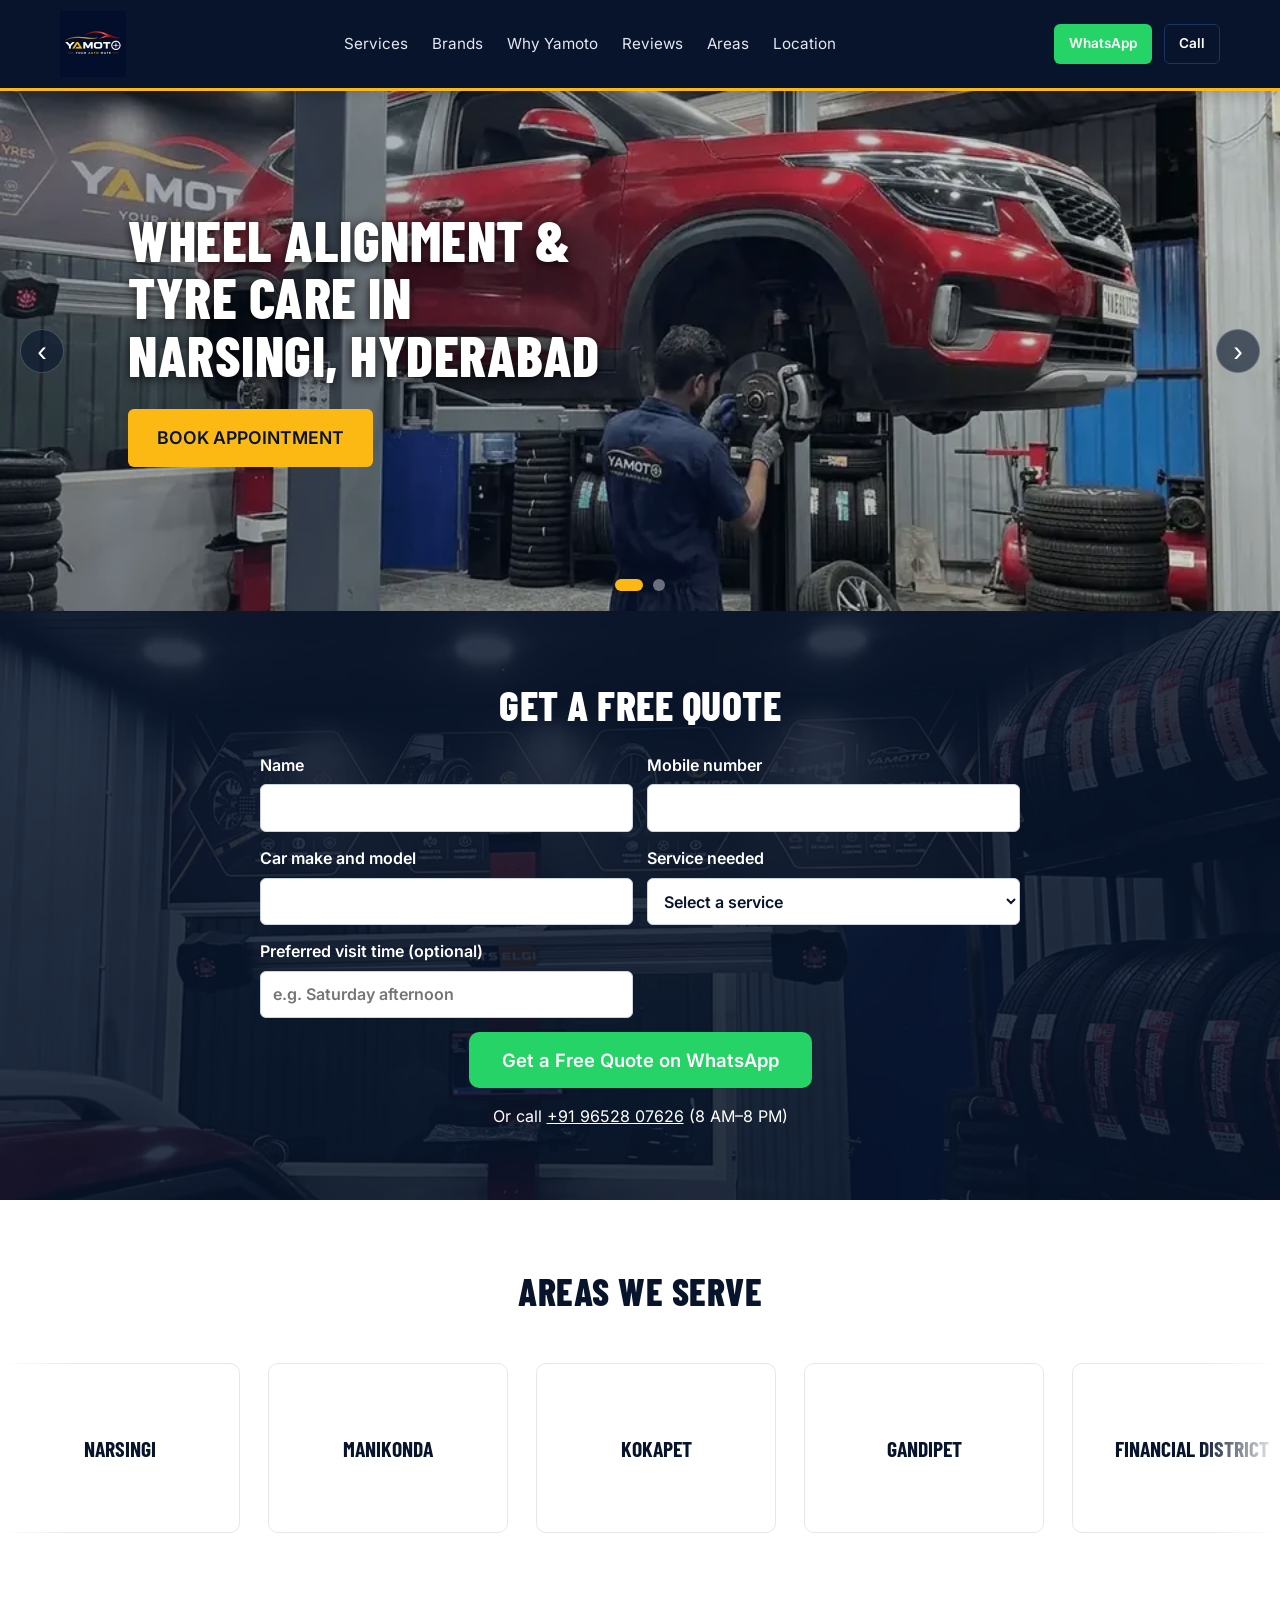
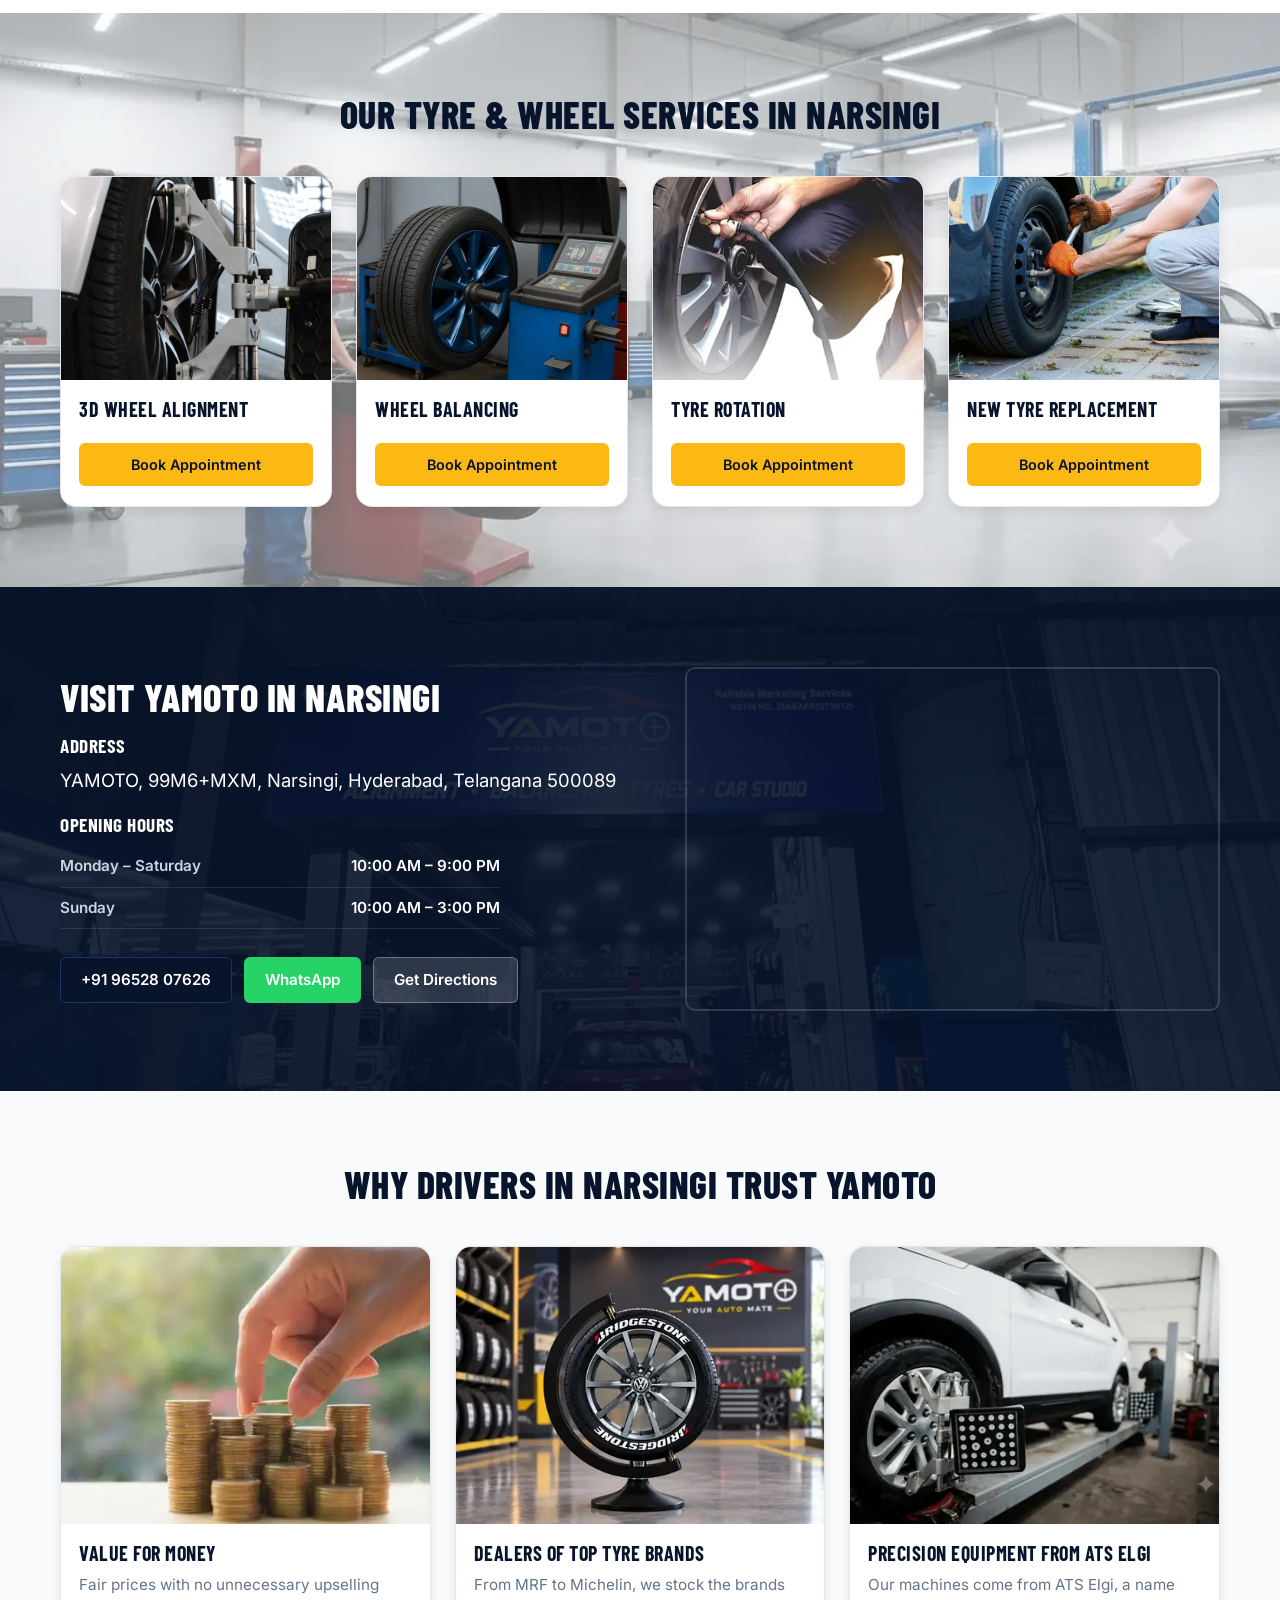
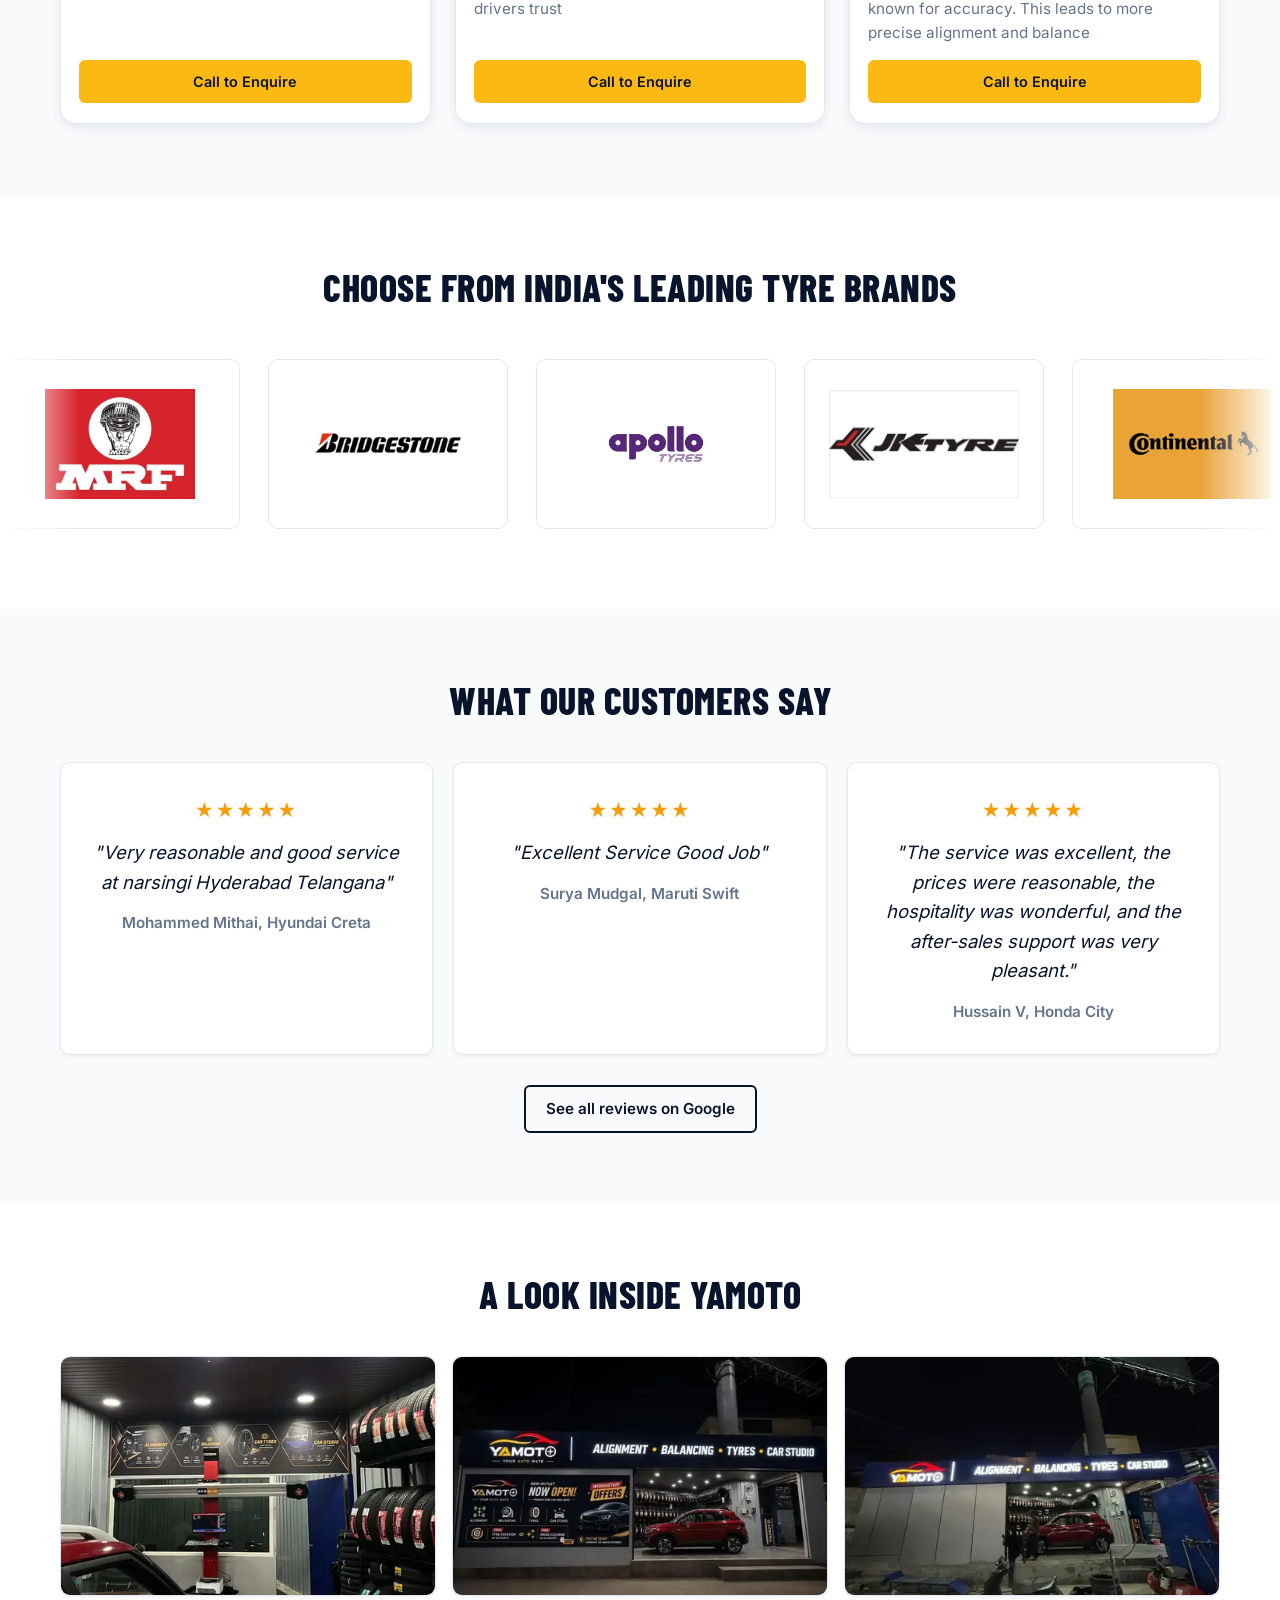
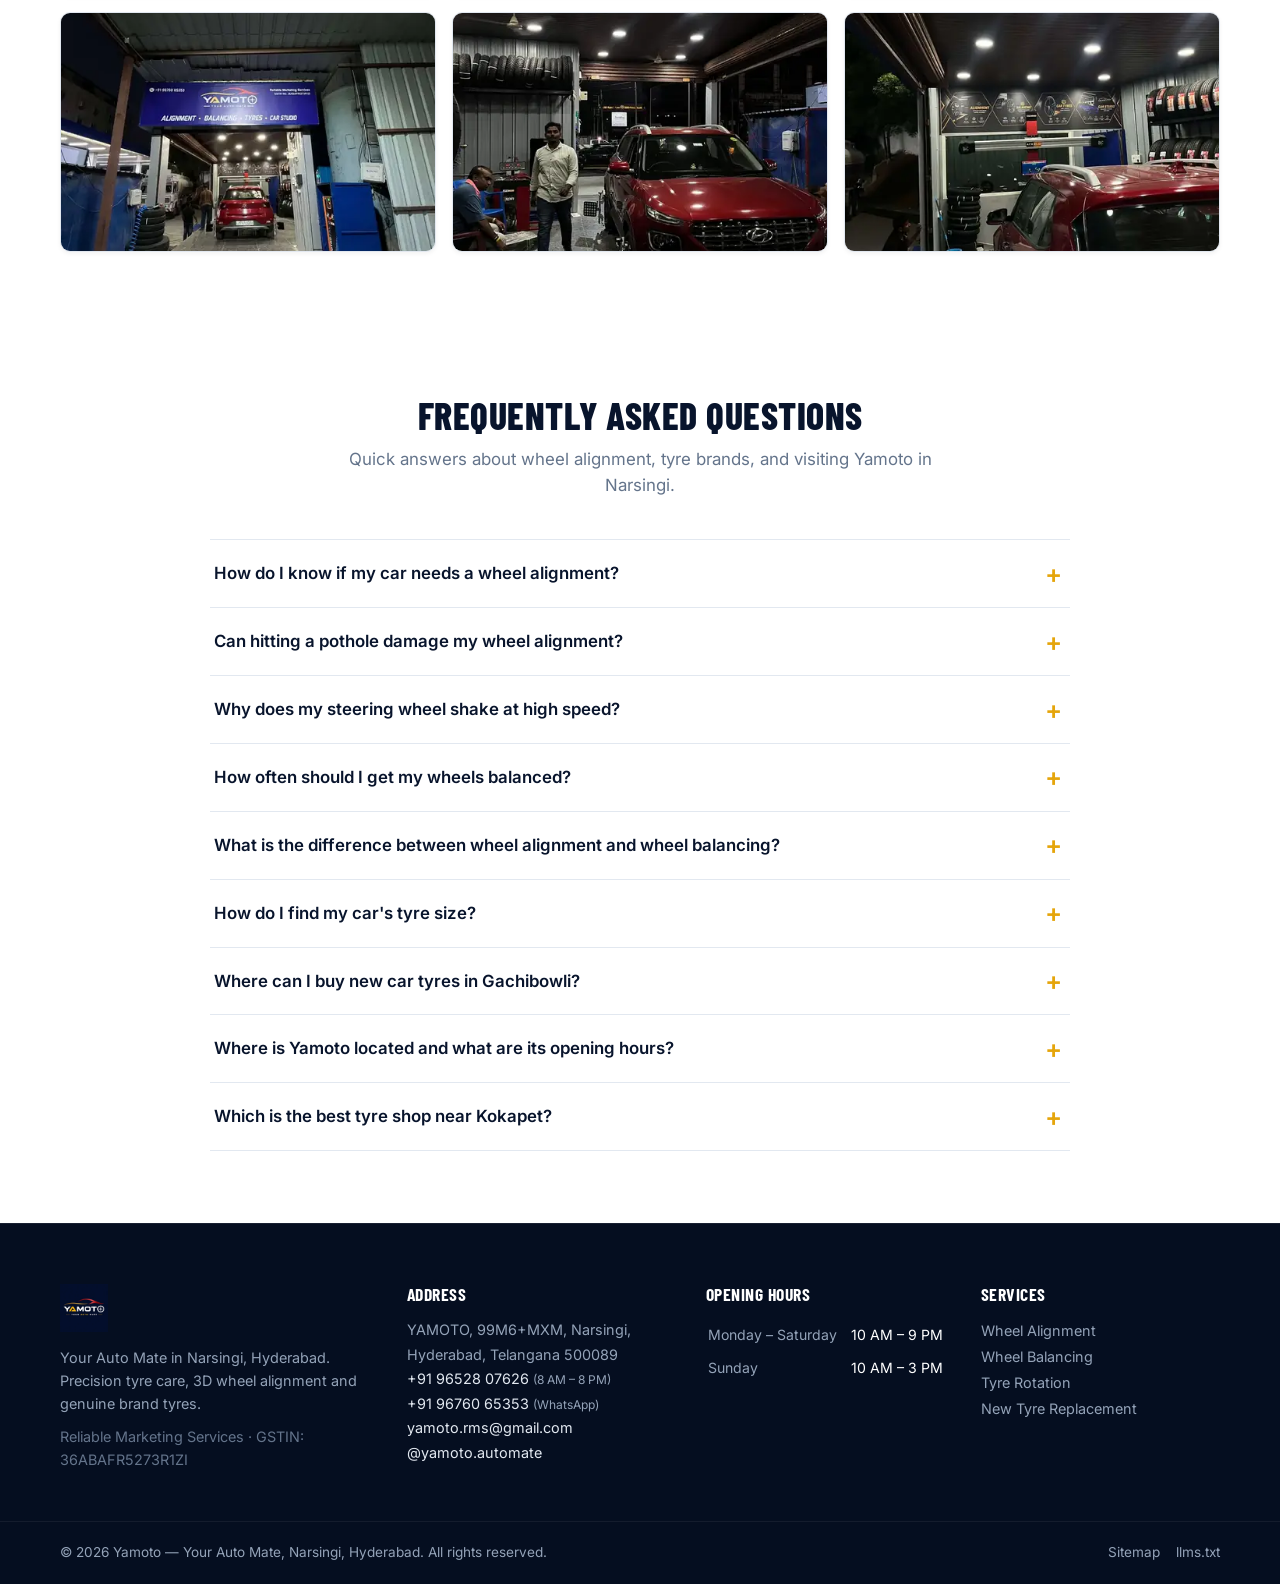
==== commit d8015c97: "mobile performance improvement 2" ====
--- a/index.html
+++ b/index.html
@@ -1,4 +1,4 @@
-﻿<!doctype html>
+<!doctype html>
 <html lang="en">
 
 <head>
@@ -31,10 +31,93 @@
   <link rel="apple-touch-icon" href="apple-touch-icon.png">
   <link rel="preload" as="image" href="images/hero-image-1-640.webp"
     imagesrcset="images/hero-image-1-640.webp 640w, images/hero-image-1-960.webp 960w, images/hero-image-1.webp 1195w"
-    imagesizes="100vw" fetchpriority="high">
+    imagesizes="(min-width: 768px) 55vw, 100vw" fetchpriority="high">
   <link rel="preload" as="font" type="font/woff2" href="fonts/barlow-condensed-latin-800-normal.woff2" crossorigin>
   <link rel="preload" as="font" type="font/woff2" href="fonts/inter-latin-400-normal.woff2" crossorigin>
-  <link rel="stylesheet" href="css/style.min.css">
+  <!-- Critical above-the-fold CSS inlined to eliminate render-blocking stylesheet -->
+  <style>
+    /* === FONTS === */
+    @font-face{font-family:'Barlow Condensed';font-style:normal;font-weight:600;font-display:swap;src:url('fonts/barlow-condensed-latin-600-normal.woff2') format('woff2');unicode-range:U+0000-00FF,U+0131,U+0152-0153,U+02BB-02BC,U+02C6,U+02DA,U+02DC,U+0304,U+0308,U+0329,U+2000-206F,U+20AC,U+2122,U+2191,U+2193,U+2212,U+2215,U+FEFF,U+FFFD}
+    @font-face{font-family:'Barlow Condensed';font-style:normal;font-weight:700;font-display:swap;src:url('fonts/barlow-condensed-latin-700-normal.woff2') format('woff2');unicode-range:U+0000-00FF,U+0131,U+0152-0153,U+02BB-02BC,U+02C6,U+02DA,U+02DC,U+0304,U+0308,U+0329,U+2000-206F,U+20AC,U+2122,U+2191,U+2193,U+2212,U+2215,U+FEFF,U+FFFD}
+    @font-face{font-family:'Barlow Condensed';font-style:normal;font-weight:800;font-display:swap;src:url('fonts/barlow-condensed-latin-800-normal.woff2') format('woff2');unicode-range:U+0000-00FF,U+0131,U+0152-0153,U+02BB-02BC,U+02C6,U+02DA,U+02DC,U+0304,U+0308,U+0329,U+2000-206F,U+20AC,U+2122,U+2191,U+2193,U+2212,U+2215,U+FEFF,U+FFFD}
+    @font-face{font-family:'Inter';font-style:normal;font-weight:400;font-display:swap;src:url('fonts/inter-latin-400-normal.woff2') format('woff2');unicode-range:U+0000-00FF,U+0131,U+0152-0153,U+02BB-02BC,U+02C6,U+02DA,U+02DC,U+0304,U+0308,U+0329,U+2000-206F,U+20AC,U+2122,U+2191,U+2193,U+2212,U+2215,U+FEFF,U+FFFD}
+    @font-face{font-family:'Inter';font-style:normal;font-weight:600;font-display:swap;src:url('fonts/inter-latin-600-normal.woff2') format('woff2');unicode-range:U+0000-00FF,U+0131,U+0152-0153,U+02BB-02BC,U+02C6,U+02DA,U+02DC,U+0304,U+0308,U+0329,U+2000-206F,U+20AC,U+2122,U+2191,U+2193,U+2212,U+2215,U+FEFF,U+FFFD}
+    /* === DESIGN TOKENS === */
+    :root{--navy-dark:#08142C;--navy-mid:#102244;--navy-light:#1A3464;--yellow-accent:#FDB913;--yellow-hover:#E5A50B;--text-main:#1E293B;--text-muted:#64748B;--bg-light:#F8FAFC;--bg-white:#FFFFFF;--border-color:#E2E8F0;--whatsapp-green:#25D366;--whatsapp-hover:#1EBE5D;--font-base:'Inter',system-ui,-apple-system,sans-serif;--font-heading:'Barlow Condensed',-apple-system,sans-serif;--radius-sm:6px;--radius-md:10px;--radius-lg:16px;--shadow-sm:0 2px 4px rgba(0,0,0,0.05);--shadow-md:0 4px 12px rgba(8,20,44,0.08);--shadow-lg:0 10px 25px rgba(8,20,44,0.12);--transition:all 0.25s ease-in-out}
+    /* === RESET === */
+    *,*::before,*::after{box-sizing:border-box;margin:0;padding:0}
+    html{scroll-behavior:smooth;font-size:16px}
+    body{font-family:var(--font-base);color:var(--text-main);background-color:var(--bg-light);line-height:1.6;-webkit-font-smoothing:antialiased;padding-bottom:0}
+    @media(max-width:768px){body{padding-bottom:calc(70px + env(safe-area-inset-bottom,0px))}}
+    img{max-width:100%;height:auto;display:block}
+    a{text-decoration:none;color:inherit;transition:var(--transition)}
+    ul{list-style:none}
+    .container{width:100%;max-width:1200px;margin:0 auto;padding:0 20px}
+    h1,h2,h3,h4{font-family:var(--font-heading);text-transform:uppercase;letter-spacing:0.5px;line-height:1.15;color:var(--navy-dark)}
+    /* === BUTTONS (visible in hero) === */
+    .btn{display:inline-flex;align-items:center;justify-content:center;gap:8px;font-family:var(--font-base);font-weight:600;font-size:0.95rem;padding:10px 20px;border-radius:var(--radius-sm);border:1px solid transparent;cursor:pointer;transition:var(--transition);text-align:center}
+    .btn-primary{background-color:var(--yellow-accent);color:var(--navy-dark);box-shadow:0 4px 15px rgba(0,0,0,0.3)}
+    .btn-primary:hover{background-color:var(--yellow-hover);transform:translateY(-1px);box-shadow:0 6px 20px rgba(0,0,0,0.4)}
+    .btn-whatsapp{background-color:var(--whatsapp-green);color:#fff}
+    .btn-call{background-color:var(--navy-dark);color:#fff;border:1px solid var(--navy-light)}
+    .btn-lg{padding:14px 28px;font-size:1.1rem}
+    .hero .btn,.hero .btn:hover,.hero .btn:focus-visible{box-shadow:none;text-shadow:none;transform:none}
+    /* === HEADER === */
+    .site-header{position:sticky;top:0;z-index:1000;background-color:var(--navy-dark);border-bottom:3px solid var(--yellow-accent);box-shadow:0 4px 15px rgba(0,0,0,0.2)}
+    .header-inner{display:flex;align-items:center;justify-content:space-between;height:88px}
+    .logo-link{display:flex;align-items:center}
+    .logo-img{height:66px;width:auto;object-fit:contain}
+    .main-nav{display:none}
+    @media(min-width:992px){.main-nav{display:block}}
+    .nav-list{display:flex;gap:24px}
+    .nav-list a{color:#E2E8F0;font-size:0.95rem;font-weight:500;padding:6px 0;position:relative}
+    .nav-list a:hover{color:var(--yellow-accent)}
+    .header-actions{display:flex;align-items:center;gap:12px}
+    .header-btn{display:none}
+    @media(min-width:640px){.header-btn{display:inline-flex;padding:8px 14px;font-size:0.85rem}}
+    .hamburger{display:flex;flex-direction:column;justify-content:space-around;width:28px;height:24px;background:transparent;border:none;cursor:pointer;padding:0}
+    @media(min-width:992px){.hamburger{display:none}}
+    .hamburger span{width:100%;height:3px;background-color:#fff;border-radius:2px;transition:var(--transition)}
+    .mobile-nav{display:none;background-color:var(--navy-mid);border-top:1px solid var(--navy-light);padding:20px}
+    .mobile-nav.open{display:block}
+    .mobile-nav ul{display:flex;flex-direction:column;gap:14px}
+    .mobile-nav-link{color:#fff;font-size:1.05rem;font-weight:500;display:block;padding:6px 0}
+    /* === HERO === */
+    .hero{position:relative;min-height:520px;background-color:var(--navy-dark);overflow:hidden}
+    .hero::before{content:'';position:absolute;bottom:0;left:0;right:0;height:50%;background:linear-gradient(to top,rgba(8,20,44,0.5) 0%,rgba(8,20,44,0.15) 50%,transparent 100%);z-index:1;pointer-events:none}
+    .hero-slide{position:absolute;inset:0;background-size:cover;background-position:center;display:flex;align-items:center;opacity:0;visibility:hidden;transition:opacity 0.8s ease,visibility 0.8s}
+    .hero-slide.active{opacity:1;visibility:visible;position:relative;min-height:520px}
+    .hero-content{position:relative;z-index:2;color:#fff;padding:40px 20px;max-width:1180px;width:100%;text-shadow:2px 2px 8px rgba(0,0,0,0.8)}
+    .hero h1{max-width:560px;font-size:clamp(1.9rem,3.1vw,2.65rem);font-weight:800;line-height:1.1;color:#fff;margin-bottom:16px;text-shadow:2px 2px 8px rgba(0,0,0,0.8)}
+    .hero-ctas{display:flex;flex-wrap:wrap;gap:14px}
+    .hero-indicators{position:absolute;bottom:20px;left:50%;transform:translateX(-50%);display:flex;gap:10px;z-index:10}
+    .indicator{width:12px;height:12px;border-radius:50%;background:rgba(255,255,255,0.4);border:none;cursor:pointer;transition:var(--transition)}
+    .indicator.active{background:var(--yellow-accent);width:28px;border-radius:6px}
+    .hero-arrow{position:absolute;top:50%;transform:translateY(-50%);background:rgba(8,20,44,0.6);color:#fff;border:1px solid rgba(255,255,255,0.2);width:44px;height:44px;border-radius:50%;font-size:1.8rem;display:flex;align-items:center;justify-content:center;cursor:pointer;z-index:10;transition:var(--transition)}
+    .hero-prev{left:20px}
+    .hero-next{right:20px}
+    @media(max-width:640px){.hero-arrow{display:none}}
+    .hero-slide--offer,.hero-slide--service{background:var(--navy-dark)}
+    .offer-layout{position:relative;display:flex;align-items:center;width:100%;min-height:520px;overflow:hidden}
+    .hero-content--split{position:relative;z-index:3;display:flex;flex-direction:column;align-items:flex-start;justify-content:center;gap:26px;max-width:680px;padding:48px 24px 72px clamp(64px,10vw,150px);text-shadow:0 2px 10px rgba(0,0,0,0.7)}
+    .hero-content--split h1{max-width:13em;margin:0;font-size:clamp(2.6rem,5vw,4.4rem);line-height:1.02;text-shadow:0 2px 10px rgba(0,0,0,0.75)}
+    .offer-layout__media{position:absolute;inset:0;width:100%;height:100%;z-index:1}
+    .offer-layout__media img{position:absolute;inset:0;width:100%;height:100%;object-fit:cover;object-position:70% center}
+    .offer-layout__media::after{content:'';position:absolute;inset:0;background:linear-gradient(90deg,rgba(8,20,44,0.4) 0%,rgba(8,20,44,0.25) 55%,rgba(8,20,44,0.1) 100%);z-index:2;pointer-events:none}
+    .hero-slide--service .hero-content--split h1{max-width:11em;font-size:clamp(2.3rem,4.4vw,3.9rem);text-wrap:balance}
+    @media(max-width:768px){.offer-layout{min-height:480px;display:flex;align-items:center}.offer-layout__media{position:absolute;inset:0;width:100%;height:100%;min-height:0;clip-path:none;order:unset}.offer-layout__media img{object-position:center}.offer-layout__media::after{background:linear-gradient(180deg,rgba(8,20,44,0.2) 0%,rgba(8,20,44,0.35) 42%,rgba(8,20,44,0.45) 100%)}.hero-content--split{position:relative;z-index:3;width:100%;gap:20px;padding:36px 20px 60px}.hero-content--split h1{max-width:100%;font-size:clamp(2.3rem,10.5vw,3rem)}.hero-slide--service .hero-content--split h1{max-width:100%;font-size:clamp(2rem,9vw,2.6rem)}}
+    /* === MOBILE BAR (always visible on mobile) === */
+    .mobile-bar{display:none;position:fixed;bottom:0;left:0;right:0;background-color:var(--navy-dark);border-top:2px solid var(--yellow-accent);z-index:999;padding:8px 12px;box-shadow:0 -4px 15px rgba(0,0,0,0.25)}
+    @media(max-width:768px){.mobile-bar{display:flex;justify-content:space-around;gap:8px}}
+    .mobile-bar-btn{display:flex;flex-direction:column;align-items:center;justify-content:center;flex:1;padding:6px 4px;border-radius:var(--radius-sm);color:#fff;font-size:0.78rem;font-weight:600;text-align:center}
+    .mobile-bar-btn.call{background-color:var(--navy-mid);border:1px solid var(--navy-light)}
+    .mobile-bar-btn.whatsapp{background-color:var(--whatsapp-green);color:#fff}
+    .mobile-bar-btn.directions{background-color:var(--yellow-accent);color:var(--navy-dark)}
+    @media(max-width:640px){.header-inner{height:auto;min-height:78px}.logo-img{height:clamp(54px,17vw,64px);max-width:min(48vw,190px)}.hamburger{width:44px;height:44px;padding:10px 8px}.hero,.hero-slide.active{min-height:500px}.hero h1{max-width:100%;font-size:clamp(1.75rem,7.2vw,2rem);line-height:1.12}.hero-ctas .btn{min-height:48px}.mobile-bar{padding-bottom:calc(8px + env(safe-area-inset-bottom,0px))}.mobile-bar-btn{min-height:44px;font-size:0.75rem}}
+  </style>
+  <!-- Full stylesheet loads non-blocking after first paint -->
+  <link rel="stylesheet" href="css/style.min.css" media="print" onload="this.media='all'">
+  <noscript><link rel="stylesheet" href="css/style.min.css"></noscript>
   <noscript><style>.contact-cta-inner{background-image:url('images/bg-quote.webp')}.services-bg{background-image:url('images/bg-services.webp')}.location-bg{background-image:url('images/bg-location.webp')}</style></noscript>
 </head>
 
@@ -92,7 +175,7 @@
             </div>
           </div>
           <div class="offer-layout__media">
-            <img src="images/hero-image-1-640.webp" srcset="images/hero-image-1-640.webp 640w, images/hero-image-1-960.webp 960w, images/hero-image-1.webp 1195w" sizes="100vw" width="1195" height="896" alt="Technician aligning the wheel of a red SUV on a lift at Yamoto, Narsingi" fetchpriority="high" decoding="async">
+            <img src="images/hero-image-1-640.webp" srcset="images/hero-image-1-640.webp 640w, images/hero-image-1-960.webp 960w, images/hero-image-1.webp 1195w" sizes="(min-width: 768px) 55vw, 100vw" width="1195" height="896" alt="Technician aligning the wheel of a red SUV on a lift at Yamoto, Narsingi" fetchpriority="high" decoding="async">
           </div>
         </div>
       </div>
--- a/css/style.min.css
+++ b/css/style.min.css
@@ -1 +1 @@
-@font-face{font-family:'Barlow Condensed';font-style:normal;font-weight:600;font-display:swap;src:url('../fonts/barlow-condensed-latin-600-normal.woff2') format('woff2');unicode-range:U+0000-00FF,U+0131,U+0152-0153,U+02BB-02BC,U+02C6,U+02DA,U+02DC,U+0304,U+0308,U+0329,U+2000-206F,U+20AC,U+2122,U+2191,U+2193,U+2212,U+2215,U+FEFF,U+FFFD}@font-face{font-family:'Barlow Condensed';font-style:normal;font-weight:700;font-display:swap;src:url('../fonts/barlow-condensed-latin-700-normal.woff2') format('woff2');unicode-range:U+0000-00FF,U+0131,U+0152-0153,U+02BB-02BC,U+02C6,U+02DA,U+02DC,U+0304,U+0308,U+0329,U+2000-206F,U+20AC,U+2122,U+2191,U+2193,U+2212,U+2215,U+FEFF,U+FFFD}@font-face{font-family:'Barlow Condensed';font-style:normal;font-weight:800;font-display:swap;src:url('../fonts/barlow-condensed-latin-800-normal.woff2') format('woff2');unicode-range:U+0000-00FF,U+0131,U+0152-0153,U+02BB-02BC,U+02C6,U+02DA,U+02DC,U+0304,U+0308,U+0329,U+2000-206F,U+20AC,U+2122,U+2191,U+2193,U+2212,U+2215,U+FEFF,U+FFFD}@font-face{font-family:Inter;font-style:normal;font-weight:400;font-display:swap;src:url('../fonts/inter-latin-400-normal.woff2') format('woff2');unicode-range:U+0000-00FF,U+0131,U+0152-0153,U+02BB-02BC,U+02C6,U+02DA,U+02DC,U+0304,U+0308,U+0329,U+2000-206F,U+20AC,U+2122,U+2191,U+2193,U+2212,U+2215,U+FEFF,U+FFFD}@font-face{font-family:Inter;font-style:normal;font-weight:600;font-display:swap;src:url('../fonts/inter-latin-600-normal.woff2') format('woff2');unicode-range:U+0000-00FF,U+0131,U+0152-0153,U+02BB-02BC,U+02C6,U+02DA,U+02DC,U+0304,U+0308,U+0329,U+2000-206F,U+20AC,U+2122,U+2191,U+2193,U+2212,U+2215,U+FEFF,U+FFFD}:root{--navy-dark:#08142C;--navy-mid:#102244;--navy-light:#1A3464;--yellow-accent:#FDB913;--yellow-hover:#E5A50B;--text-main:#1E293B;--text-muted:#64748B;--bg-light:#F8FAFC;--bg-white:#FFFFFF;--border-color:#E2E8F0;--whatsapp-green:#25D366;--whatsapp-hover:#1EBE5D;--font-base:'Inter',system-ui,-apple-system,sans-serif;--font-heading:'Barlow Condensed',-apple-system,sans-serif;--radius-sm:6px;--radius-md:10px;--radius-lg:16px;--shadow-sm:0 2px 4px rgba(0, 0, 0, 0.05);--shadow-md:0 4px 12px rgba(8, 20, 44, 0.08);--shadow-lg:0 10px 25px rgba(8, 20, 44, 0.12);--transition:all 0.25s ease-in-out}*,::after,::before{box-sizing:border-box;margin:0;padding:0}html{scroll-behavior:smooth;font-size:16px}body{font-family:var(--font-base);color:var(--text-main);background-color:var(--bg-light);line-height:1.6;-webkit-font-smoothing:antialiased;padding-bottom:0}img{max-width:100%;height:auto;display:block}a{text-decoration:none;color:inherit;transition:var(--transition)}ul{list-style:none}.container{width:100%;max-width:1200px;margin:0 auto;padding:0 20px}h1,h2,h3,h4{font-family:var(--font-heading);text-transform:uppercase;letter-spacing:.5px;line-height:1.15;color:var(--navy-dark)}.section-head{text-align:center;margin-bottom:40px}.section-head h2{font-size:2.35rem;font-weight:800;margin-bottom:8px}.section-head p{color:var(--text-muted);font-size:1.05rem;max-width:650px;margin:0 auto}.faq-section{padding:72px 0;background:var(--bg-white)}.faq-list{max-width:860px;margin:0 auto;border-top:1px solid var(--border-color)}.faq-item{border-bottom:1px solid var(--border-color)}.faq-item summary{position:relative;padding:20px 48px 20px 4px;color:var(--navy-dark);font-size:1.05rem;font-weight:700;cursor:pointer;list-style:none}.faq-item summary::-webkit-details-marker{display:none}.faq-item summary::after{content:'+';position:absolute;top:50%;right:8px;transform:translateY(-50%);color:var(--yellow-hover);font-size:1.6rem;line-height:1}.faq-item[open] summary::after{content:'−'}.faq-item p{max-width:760px;padding:0 36px 20px 4px;color:var(--text-muted)}.btn{display:inline-flex;align-items:center;justify-content:center;gap:8px;font-family:var(--font-base);font-weight:600;font-size:.95rem;padding:10px 20px;border-radius:var(--radius-sm);border:1px solid transparent;cursor:pointer;transition:var(--transition);text-align:center}.btn-primary{background-color:var(--yellow-accent);color:var(--navy-dark);box-shadow:0 4px 15px rgba(0,0,0,.3)}.btn-primary:hover{background-color:var(--yellow-hover);transform:translateY(-1px);box-shadow:0 6px 20px rgba(0,0,0,.4)}.btn-whatsapp{background-color:var(--whatsapp-green);color:#fff}.btn-whatsapp:hover{background-color:var(--whatsapp-hover);transform:translateY(-1px)}.btn-call{background-color:var(--navy-dark);color:#fff;border:1px solid var(--navy-light)}.btn-call:hover{background-color:var(--navy-light);transform:translateY(-1px)}.btn-outline-white{background:0 0;color:#fff;border:2px solid #fff}.btn-outline-white:hover{background:#fff;color:var(--navy-dark)}.btn-outline-dark{background:0 0;color:var(--navy-dark);border:2px solid var(--navy-dark)}.btn-outline-dark:hover{background:var(--navy-dark);color:#fff}.btn-lg{padding:14px 28px;font-size:1.1rem}.btn-xl{padding:16px 32px;font-size:1.15rem;border-radius:var(--radius-md)}.btn-service{background:var(--yellow-accent);color:var(--navy-dark);width:100%;margin-top:14px;font-size:.9rem;padding:9px 16px}.btn-service:hover{background:#fff;color:var(--navy-dark)}.w-full{width:100%}.site-header{position:sticky;top:0;z-index:1000;background-color:var(--navy-dark);border-bottom:3px solid var(--yellow-accent);box-shadow:0 4px 15px rgba(0,0,0,.2)}.header-inner{display:flex;align-items:center;justify-content:space-between;height:88px}.logo-link{display:flex;align-items:center}.logo-img{height:66px;width:auto;object-fit:contain}.main-nav{display:none}@media (min-width:992px){.main-nav{display:block}}.nav-list{display:flex;gap:24px}.nav-list a{color:#e2e8f0;font-size:.95rem;font-weight:500;padding:6px 0;position:relative}.nav-list a:hover{color:var(--yellow-accent)}.header-actions{display:flex;align-items:center;gap:12px}.header-btn{display:none}@media (min-width:640px){.header-btn{display:inline-flex;padding:8px 14px;font-size:.85rem}}.hamburger{display:flex;flex-direction:column;justify-content:space-around;width:28px;height:24px;background:0 0;border:none;cursor:pointer;padding:0}@media (min-width:992px){.hamburger{display:none}}.hamburger span{width:100%;height:3px;background-color:#fff;border-radius:2px;transition:var(--transition)}.mobile-nav{display:none;background-color:var(--navy-mid);border-top:1px solid var(--navy-light);padding:20px}.mobile-nav.open{display:block}.mobile-nav ul{display:flex;flex-direction:column;gap:14px}.mobile-nav-link{color:#fff;font-size:1.05rem;font-weight:500;display:block;padding:6px 0}.mobile-nav-link:hover{color:var(--yellow-accent)}.hero{position:relative;min-height:520px;background-color:var(--navy-dark);overflow:hidden}.hero::before{content:'';position:absolute;bottom:0;left:0;right:0;height:50%;background:linear-gradient(to top,rgba(8,20,44,.5) 0,rgba(8,20,44,.15) 50%,transparent 100%);z-index:1;pointer-events:none}.hero-slide{position:absolute;inset:0;background-size:cover;background-position:center;display:flex;align-items:center;opacity:0;visibility:hidden;transition:opacity .8s,visibility .8s}.hero-slide.active{opacity:1;visibility:visible;position:relative;min-height:520px}.hero-content{position:relative;z-index:2;color:#fff;padding:40px 20px;max-width:1180px;width:100%;text-shadow:2px 2px 8px rgba(0,0,0,.8)}.hero-content--service{padding-left:clamp(64px,10vw,150px);max-width:1180px}.offer-badge{display:inline-block;background:linear-gradient(135deg,#ff6b35 0,#f7931e 100%);color:#fff;padding:8px 20px;border-radius:30px;font-size:.9rem;font-weight:800;text-transform:uppercase;letter-spacing:1px;margin-bottom:16px;box-shadow:0 4px 15px rgba(255,107,53,.4);animation:2s infinite pulse}@keyframes pulse{0%,100%{transform:scale(1)}50%{transform:scale(1.05)}}@keyframes slideIn{from{opacity:0;transform:translateY(20px)}to{opacity:1;transform:translateY(0)}}.hero h1{max-width:560px;font-size:clamp(1.9rem, 3.1vw, 2.65rem);font-weight:800;line-height:1.1;color:#fff;margin-bottom:16px;text-shadow:2px 2px 8px rgba(0,0,0,.8)}@media (min-width:768px){.hero h1{font-size:clamp(2.1rem, 3.2vw, 2.8rem)}}.hero-sub{font-size:1.15rem;color:#cbd5e1;margin-bottom:28px;max-width:680px;text-shadow:1px 1px 4px rgba(0,0,0,.8)}.hero-ctas{display:flex;flex-wrap:wrap;gap:14px}.hero-indicators{position:absolute;bottom:20px;left:50%;transform:translateX(-50%);display:flex;gap:10px;z-index:10}.indicator{width:12px;height:12px;border-radius:50%;background:rgba(255,255,255,.4);border:none;cursor:pointer;transition:var(--transition)}.indicator.active{background:var(--yellow-accent);width:28px;border-radius:6px}.hero-arrow{position:absolute;top:50%;transform:translateY(-50%);background:rgba(8,20,44,.6);color:#fff;border:1px solid rgba(255,255,255,.2);width:44px;height:44px;border-radius:50%;font-size:1.8rem;display:flex;align-items:center;justify-content:center;cursor:pointer;z-index:10;transition:var(--transition)}.hero-arrow:hover{background:var(--yellow-accent);color:var(--navy-dark)}.hero-prev{left:20px}.hero-next{right:20px}@media (max-width:640px){.hero-arrow{display:none}.hero-content--service{padding:36px 28px}}.contact-cta{background-color:var(--navy-dark)}.contact-cta-inner{position:relative;background-color:var(--navy-dark);background-size:cover;background-position:center;padding:70px 0}.cta-overlay{position:absolute;inset:0;background:rgba(8,20,44,.85)}.cta-content{position:relative;z-index:2;text-align:center;color:#fff}.cta-content h2{font-size:2.6rem;font-weight:800;color:#fff;margin-bottom:12px}.cta-buttons{display:flex;flex-wrap:wrap;justify-content:center;gap:16px;margin-bottom:20px}.quote-form{display:grid;grid-template-columns:repeat(2,minmax(0,1fr));gap:14px;max-width:760px;margin:24px auto 0;text-align:left}.quote-form label{display:grid;gap:6px;font-weight:600}.quote-form input,.quote-form select{width:100%;min-height:46px;padding:10px 12px;border:1px solid #cbd5e1;border-radius:var(--radius-sm);background:#fff;color:var(--navy-dark);font:inherit}.quote-form button{grid-column:1/-1;justify-self:center}.quote-contact{margin-top:16px}.quote-contact a{color:#fff;text-decoration:underline}@media (max-width:600px){.quote-form{grid-template-columns:1fr}}.services{position:relative;isolation:isolate;overflow:hidden;padding:80px 0;background-color:#f8fafc}.services-bg{position:absolute;inset:0;z-index:-1;background-size:cover;background-position:center;opacity:.55}.services .container{position:relative}.services-grid{display:grid;grid-template-columns:1fr;gap:24px}@media (min-width:640px){.services-grid{grid-template-columns:repeat(2,1fr)}}@media (min-width:1024px){.services-grid{grid-template-columns:repeat(4,1fr)}}.service-card{background:#fff;border:1px solid rgba(8,20,44,.1);border-radius:var(--radius-lg);padding:0 0 20px;display:flex;flex-direction:column;transition:var(--transition);position:relative;min-height:0;overflow:hidden;box-shadow:var(--shadow-md)}.service-card:hover{transform:translateY(-5px);box-shadow:var(--shadow-lg)}.service-image{width:100%;aspect-ratio:4/3;overflow:hidden;background:#e2e8f0}.service-image img{width:100%;height:100%;object-fit:cover}.service-overlay{position:absolute;inset:0;background:linear-gradient(135deg,rgba(8,20,44,.88) 0,rgba(8,20,44,.75) 100%);z-index:1}.service-content{position:relative;z-index:2;display:flex;flex-direction:column;flex:1;align-items:stretch;padding:18px 18px 0;color:var(--text-main)}.service-card h3{font-size:1.25rem;font-weight:700;margin-bottom:8px;color:var(--navy-dark)}.service-card p{font-size:.92rem;color:var(--text-muted);flex-grow:1;margin-bottom:4px}.service-card .btn-service{margin-top:14px;border-radius:var(--radius-sm)}.location{position:relative;background-color:var(--navy-dark)}.location-bg{position:relative;background-color:var(--navy-dark);background-size:cover;background-position:center;padding:80px 0}.location-overlay{position:absolute;inset:0;background:rgba(8,20,44,.9)}.location-inner{position:relative;z-index:2;display:grid;grid-template-columns:1fr;gap:36px;align-items:center}@media (min-width:992px){.location-inner{grid-template-columns:1.1fr 1fr}}.location-info{color:#fff}.location-info h2{font-size:2.4rem;font-weight:800;color:#fff;margin-bottom:16px}.location-info h3{color:#fff;font-size:1.2rem;font-weight:700;margin:0 0 10px}.location-address{font-style:normal;font-size:1.15rem;margin-bottom:20px;line-height:1.5}.location-address em{font-style:normal;color:var(--yellow-accent);font-size:.95rem}.hours-table{width:100%;max-width:440px;margin-bottom:28px;border-collapse:collapse}.hours-table td,.hours-table th{padding:8px 0;font-size:.95rem;border-bottom:1px solid rgba(255,255,255,.1)}.hours-table th{text-align:left;font-weight:600;color:#cbd5e1}.hours-table td{text-align:right;color:#fff;font-weight:600}.location-btns{display:flex;flex-wrap:wrap;gap:12px}.btn-directions{background:rgba(255,255,255,.15);color:#fff;border:1px solid rgba(255,255,255,.3)}.btn-directions:hover{background:#fff;color:var(--navy-dark)}.location-map{border-radius:var(--radius-md);overflow:hidden;box-shadow:var(--shadow-lg);border:2px solid rgba(255,255,255,.15)}.location-map iframe{display:block}.why-yamoto{padding:72px 0;background-color:#f8fafc}.why-grid{display:grid;grid-template-columns:1fr;gap:24px}@media (min-width:768px){.why-grid{grid-template-columns:repeat(3,1fr)}}.why-card{background:#fff;border:1px solid rgba(8,20,44,.1);border-radius:var(--radius-lg);padding:0 0 20px;display:flex;flex-direction:column;transition:var(--transition);min-height:0;overflow:hidden;box-shadow:var(--shadow-md)}.why-card:hover{transform:translateY(-5px);box-shadow:var(--shadow-lg)}.why-image{width:100%;aspect-ratio:4/3;overflow:hidden;background:#e2e8f0}.why-image img{width:100%;height:100%;object-fit:cover}.why-content{display:flex;flex-direction:column;flex:1;align-items:stretch;padding:18px 18px 0;color:var(--text-main)}.why-card h3{font-size:1.25rem;font-weight:700;margin-bottom:8px;color:var(--navy-dark)}.why-card p{color:var(--text-muted);font-size:.95rem;flex-grow:1}.why-card .btn-service{margin-top:14px;border-radius:var(--radius-sm)}.brands{padding:70px 0;background-color:#fff;overflow:hidden}.marquee-wrapper{width:100%;overflow:hidden;position:relative;padding:10px 0}.marquee-wrapper::after,.marquee-wrapper::before{content:'';position:absolute;top:0;bottom:0;width:80px;z-index:2;pointer-events:none}.marquee-wrapper::before{left:0;background:linear-gradient(to right,#fff,transparent)}.marquee-wrapper::after{right:0;background:linear-gradient(to left,#fff,transparent)}.marquee-track{display:flex;gap:28px;width:max-content;animation:42s linear infinite marquee-scroll}.marquee-track:hover{animation-play-state:paused}@keyframes marquee-scroll{0%{transform:translateX(0)}100%{transform:translateX(-50%)}}.brand-tile{display:flex;flex-direction:column;align-items:center;justify-content:center;background:var(--bg-light);border:1px solid var(--border-color);border-radius:var(--radius-md);background:#fff;padding:20px 28px;width:240px;height:170px;transition:var(--transition);flex-shrink:0}.brand-tile:hover{transform:translateY(-2px);border-color:var(--navy-dark);box-shadow:var(--shadow-sm)}.brand-tile img{width:auto;height:auto;max-height:110px;max-width:190px;object-fit:contain;filter:grayscale(15%);transition:var(--transition)}.brand-tile:hover img{filter:grayscale(0%)}.reviews{padding:70px 0;background-color:var(--bg-light)}.reviews-grid{display:grid;grid-template-columns:1fr;gap:20px;margin-bottom:30px}@media (min-width:768px){.reviews-grid{grid-template-columns:repeat(3,1fr)}}.review-card{background:#fff;border:1px solid var(--border-color);border-radius:var(--radius-md);padding:30px;max-width:480px;width:100%;box-shadow:var(--shadow-sm);text-align:center}.review-stars{color:#f59e0b;font-size:1.3rem;margin-bottom:12px;letter-spacing:2px}.review-card blockquote p{font-size:1.15rem;font-style:italic;color:var(--navy-dark);margin-bottom:14px}.review-card footer strong{display:block;font-size:.95rem;color:var(--text-muted)}.reviews-action{text-align:center}.areas-served{padding:70px 0;background-color:#fff;overflow:hidden}.areas-track{display:flex;gap:28px;width:max-content;animation:42s linear infinite marquee-scroll}.areas-track:hover{animation-play-state:paused}.area-tile{display:flex;flex-direction:column;align-items:center;justify-content:center;background:var(--bg-light);border:1px solid var(--border-color);border-radius:var(--radius-md);background:#fff;padding:20px 28px;width:240px;height:170px;transition:var(--transition);flex-shrink:0;font-family:var(--font-heading);font-size:1.35rem;font-weight:700;color:var(--navy-dark);text-transform:uppercase}.area-tile:hover{transform:translateY(-2px);border-color:var(--navy-dark);box-shadow:var(--shadow-sm);background:var(--yellow-accent);color:var(--navy-dark)}.gallery{padding:70px 0;background-color:#fff}.gallery-grid{display:grid;grid-template-columns:1fr;gap:16px}@media (min-width:640px){.gallery-grid{grid-template-columns:repeat(2,1fr)}}@media (min-width:992px){.gallery-grid{grid-template-columns:repeat(3,1fr)}}.gallery-item{position:relative;border-radius:var(--radius-md);overflow:hidden;box-shadow:var(--shadow-sm);height:240px;border:1px solid var(--border-color)}.gallery-item img{width:100%;height:100%;object-fit:cover;transition:transform .4s}.gallery-item:hover img{transform:scale(1.05)}.site-footer{background-color:#050e20;color:#94a3b8;padding:60px 0 20px;border-top:1px solid rgba(255,255,255,.08)}.footer-grid{display:grid;grid-template-columns:1fr;gap:36px;margin-bottom:40px}@media (min-width:640px){.footer-grid{grid-template-columns:repeat(2,1fr)}}@media (min-width:992px){.footer-grid{grid-template-columns:1.3fr 1.1fr 1fr 1fr}}.footer-brand img{height:48px;width:auto;margin-bottom:14px}.footer-brand p{font-size:.9rem;line-height:1.6;margin-bottom:10px}.footer-gstin{font-size:.78rem;color:#64748b}.footer-contact h3,.footer-hours h3,.footer-services h3{color:#fff;font-size:1.1rem;margin-bottom:14px}.footer-contact address{font-style:normal;font-size:.9rem;line-height:1.7}.footer-contact a{color:#e2e8f0}.footer-contact a:hover{color:var(--yellow-accent)}.footer-hours table{width:100%;font-size:.88rem}.footer-hours td{padding:4px 0}.footer-hours td:last-child{text-align:right;color:#fff}.footer-services ul{font-size:.9rem;line-height:1.8}.footer-bottom{border-top:1px solid rgba(255,255,255,.06);padding-top:20px;font-size:.85rem}.footer-bottom-inner{display:flex;flex-direction:column;gap:10px;align-items:center;justify-content:space-between}@media (min-width:640px){.footer-bottom-inner{flex-direction:row}}.footer-bottom nav{display:flex;gap:16px}.footer-bottom nav a:hover{color:var(--yellow-accent)}.mobile-bar{display:none;position:fixed;bottom:0;left:0;right:0;background-color:var(--navy-dark);border-top:2px solid var(--yellow-accent);z-index:999;padding:8px 12px;box-shadow:0 -4px 15px rgba(0,0,0,.25)}@media (max-width:768px){body{padding-bottom:calc(70px + env(safe-area-inset-bottom,0px))}.mobile-bar{display:flex;justify-content:space-around;gap:8px}}.mobile-bar-btn{display:flex;flex-direction:column;align-items:center;justify-content:center;flex:1;padding:6px 4px;border-radius:var(--radius-sm);color:#fff;font-size:.78rem;font-weight:600;text-align:center}.mobile-bar-btn.call{background-color:var(--navy-mid);border:1px solid var(--navy-light)}.mobile-bar-btn.whatsapp{background-color:var(--whatsapp-green);color:#fff}.mobile-bar-btn.directions{background-color:var(--yellow-accent);color:var(--navy-dark)}@media (max-width:640px){html{scroll-padding-top:96px}main section[id]{scroll-margin-top:96px}.container{padding-right:18px;padding-left:18px}.header-inner{height:auto;min-height:78px}.logo-img{height:clamp(54px,17vw,64px);max-width:min(48vw,190px)}.hamburger{width:44px;height:44px;padding:10px 8px}.mobile-nav{padding:14px 18px 20px}.mobile-nav .btn,.mobile-nav-link{min-height:44px;display:flex;align-items:center}.hero,.hero-slide.active{min-height:500px}.hero-slide--service{background-position:58% center}.hero-content--service{display:flex;flex-direction:column;justify-content:center;padding:36px 24px;background:linear-gradient(90deg,rgba(8,20,44,.4),rgba(8,20,44,.2) 72%,transparent)}.hero h1{max-width:100%;font-size:clamp(1.75rem, 7.2vw, 2rem);line-height:1.12}.hero-ctas .btn{min-height:48px}.contact-cta-inner{padding:48px 0}.cta-content h2{font-size:clamp(2rem, 8vw, 2.4rem)}.cta-buttons{flex-direction:column;align-items:stretch;max-width:340px;margin:0 auto;gap:12px}.cta-buttons .btn{width:100%;min-height:48px;padding:12px 16px;font-size:1rem}.areas-served,.brands,.faq-section,.gallery,.location-bg,.reviews,.services,.why-yamoto{padding-top:52px;padding-bottom:52px}.section-head{margin-bottom:28px}.section-head h2{font-size:clamp(1.8rem, 7.4vw, 2.2rem);line-height:1.08}.section-head p{font-size:.98rem}.services-grid,.why-grid{gap:18px}.service-content,.why-content{padding-right:16px;padding-left:16px}.location-inner{gap:26px}.location-info h2{font-size:clamp(2rem, 8vw, 2.3rem)}.location-address{font-size:1.05rem}.hours-table td,.hours-table th{padding:9px 4px 9px 0;font-size:.84rem}.hours-table td{padding-right:0}.location-btns .btn{flex:1 1 auto;min-height:44px;padding:10px 12px}.location-btns .btn-directions{flex-basis:100%}.location-map{aspect-ratio:4/3}.location-map iframe{width:100%;height:100%;min-height:240px}.marquee-wrapper::after,.marquee-wrapper::before{width:32px}.marquee-track{gap:14px;animation-duration:46s}.brand-tile{width:170px;height:124px;padding:14px 18px}.brand-tile img{max-height:84px;max-width:134px}.areas-track{gap:14px;animation-duration:46s}.area-tile{width:170px;height:124px;padding:14px 18px;font-size:1.1rem}.review-card{padding:24px 20px;max-width:none}.reviews-action .btn{min-height:48px;max-width:100%;white-space:normal}.gallery-grid{gap:12px}.gallery-item{height:auto;aspect-ratio:4/3}.faq-item summary{padding:18px 42px 18px 4px;font-size:1rem;line-height:1.4}.faq-item p{padding-right:4px;font-size:.95rem}.site-footer{padding:44px 0 20px}.footer-grid{gap:28px}.footer-bottom-inner{align-items:flex-start}.footer-bottom nav{flex-wrap:wrap;gap:12px 18px}.mobile-bar{padding-bottom:calc(8px + env(safe-area-inset-bottom,0px))}.mobile-bar-btn{min-height:44px;font-size:.75rem}}@media (max-width:380px){.hours-table td,.hours-table th{font-size:.78rem}}@media (prefers-reduced-motion:reduce){html{scroll-behavior:auto}*,::after,::before{animation-duration:0s!important;animation-iteration-count:1!important;scroll-behavior:auto!important;transition-duration:0s!important}}.hero-slide--offer,.hero-slide--service{background:var(--navy-dark)}.offer-layout{position:relative;display:flex;align-items:center;width:100%;min-height:520px;overflow:hidden}.hero-content--split{position:relative;z-index:3;display:flex;flex-direction:column;align-items:flex-start;justify-content:center;gap:26px;max-width:680px;padding:48px 24px 72px clamp(64px,10vw,150px);text-shadow:0 2px 10px rgba(0,0,0,.7)}.hero-content--split h1{max-width:13em;margin:0;font-size:clamp(2.6rem, 5vw, 4.4rem);line-height:1.02;text-shadow:0 2px 10px rgba(0,0,0,.75)}.offer-layout__media{position:absolute;inset:0;width:100%;height:100%;z-index:1}.offer-layout__media img{position:absolute;inset:0;width:100%;height:100%;object-fit:cover;object-position:70% center}.hero-slide--offer .offer-layout__media img{object-position:center}.offer-layout__media::after{content:'';position:absolute;inset:0;background:linear-gradient(90deg,rgba(8,20,44,.4) 0,rgba(8,20,44,.25) 55%,rgba(8,20,44,.1) 100%);z-index:2;pointer-events:none}.voucher{position:relative;display:flex;align-items:stretch;width:100%;max-width:470px;color:var(--navy-dark);background:#ffd447;border-radius:14px;text-shadow:none}.voucher::after,.voucher::before{content:'';position:absolute;left:38%;width:26px;height:26px;margin-left:-13px;border-radius:50%;background:var(--navy-dark)}.voucher::before{top:-13px}.voucher::after{bottom:-13px}.voucher p{margin:0;color:var(--navy-dark)}.voucher__terms{flex:0 0 38%;display:flex;align-items:center;justify-content:center;padding:18px 14px;text-align:center;font-family:var(--font-heading);font-size:1.7rem;font-weight:800;line-height:1.05}.voucher__value{flex:1;display:flex;flex-direction:column;justify-content:center;padding:16px 22px;border-left:3px dashed rgba(8,20,44,.45);line-height:1}.voucher__off,.voucher__upto{font-size:1rem;font-weight:700}.voucher__value strong{font-family:var(--font-heading);font-size:clamp(3.2rem, 5vw, 4.4rem);font-weight:800;line-height:.95;color:#a92720}.spec-plate{display:flex;align-items:stretch;width:100%;max-width:470px;background:rgba(255,255,255,.06);border:2px solid var(--yellow-accent);border-radius:14px;overflow:hidden;text-shadow:none}.spec-plate p{margin:0}.spec-plate__tag{flex:0 0 38%;display:flex;align-items:center;justify-content:center;padding:8px 12px;background:var(--yellow-accent);color:var(--navy-dark);font-family:var(--font-heading);font-size:clamp(3.2rem, 5vw, 4.4rem);font-weight:800;line-height:1}.spec-plate__text{flex:1;display:flex;align-items:center;padding:16px 22px;color:#fff;font-size:1.15rem;font-weight:600;line-height:1.3}.hero-slide--service .hero-content--split h1{max-width:11em;font-size:clamp(2.3rem, 4.4vw, 3.9rem);text-wrap:balance}.hero .btn,.hero .btn:focus-visible,.hero .btn:hover{box-shadow:none;text-shadow:none;transform:none}@media (max-width:768px){.offer-layout{min-height:480px;display:flex;align-items:center}.offer-layout__media{position:absolute;inset:0;width:100%;height:100%;min-height:0;clip-path:none;order:unset}.offer-layout__media img{object-position:center}.offer-layout__media::after{background:linear-gradient(180deg,rgba(8,20,44,.2) 0,rgba(8,20,44,.35) 42%,rgba(8,20,44,.45) 100%)}.hero-content--split{position:relative;z-index:3;width:100%;gap:20px;padding:36px 20px 60px}.hero-content--split h1{max-width:100%;font-size:clamp(2.3rem, 10.5vw, 3rem)}.spec-plate,.voucher{max-width:100%}.hero-slide--service .hero-content--split h1{max-width:100%;font-size:clamp(2rem, 9vw, 2.6rem)}.spec-plate__tag{font-size:2.6rem}.spec-plate__text{padding:12px 16px;font-size:1rem}.voucher__terms{font-size:1.35rem}.voucher__value strong{font-size:3rem}.hero-content--split .hero-ctas,.hero-content--split .hero-ctas .btn{width:100%}}+:root{--navy-dark:#08142C;--navy-mid:#102244;--navy-light:#1A3464;--yellow-accent:#FDB913;--yellow-hover:#E5A50B;--text-main:#1E293B;--text-muted:#64748B;--bg-light:#F8FAFC;--bg-white:#FFFFFF;--border-color:#E2E8F0;--whatsapp-green:#25D366;--whatsapp-hover:#1EBE5D;--font-base:'Inter',system-ui,-apple-system,sans-serif;--font-heading:'Barlow Condensed',-apple-system,sans-serif;--radius-sm:6px;--radius-md:10px;--radius-lg:16px;--shadow-sm:0 2px 4px rgba(0, 0, 0, 0.05);--shadow-md:0 4px 12px rgba(8, 20, 44, 0.08);--shadow-lg:0 10px 25px rgba(8, 20, 44, 0.12);--transition:all 0.25s ease-in-out}*,::after,::before{box-sizing:border-box;margin:0;padding:0}html{scroll-behavior:smooth;font-size:16px}body{font-family:var(--font-base);color:var(--text-main);background-color:var(--bg-light);line-height:1.6;-webkit-font-smoothing:antialiased;padding-bottom:0}img{max-width:100%;height:auto;display:block}a{text-decoration:none;color:inherit;transition:var(--transition)}ul{list-style:none}.container{width:100%;max-width:1200px;margin:0 auto;padding:0 20px}h1,h2,h3,h4{font-family:var(--font-heading);text-transform:uppercase;letter-spacing:.5px;line-height:1.15;color:var(--navy-dark)}.section-head{text-align:center;margin-bottom:40px}.section-head h2{font-size:2.35rem;font-weight:800;margin-bottom:8px}.section-head p{color:var(--text-muted);font-size:1.05rem;max-width:650px;margin:0 auto}.faq-section{padding:72px 0;background:var(--bg-white)}.faq-list{max-width:860px;margin:0 auto;border-top:1px solid var(--border-color)}.faq-item{border-bottom:1px solid var(--border-color)}.faq-item summary{position:relative;padding:20px 48px 20px 4px;color:var(--navy-dark);font-size:1.05rem;font-weight:700;cursor:pointer;list-style:none}.faq-item summary::-webkit-details-marker{display:none}.faq-item summary::after{content:'+';position:absolute;top:50%;right:8px;transform:translateY(-50%);color:var(--yellow-hover);font-size:1.6rem;line-height:1}.faq-item[open] summary::after{content:'−'}.faq-item p{max-width:760px;padding:0 36px 20px 4px;color:var(--text-muted)}.btn{display:inline-flex;align-items:center;justify-content:center;gap:8px;font-family:var(--font-base);font-weight:600;font-size:.95rem;padding:10px 20px;border-radius:var(--radius-sm);border:1px solid transparent;cursor:pointer;transition:var(--transition);text-align:center}.btn-primary{background-color:var(--yellow-accent);color:var(--navy-dark);box-shadow:0 4px 15px rgba(0,0,0,.3)}.btn-primary:hover{background-color:var(--yellow-hover);transform:translateY(-1px);box-shadow:0 6px 20px rgba(0,0,0,.4)}.btn-whatsapp{background-color:var(--whatsapp-green);color:#fff}.btn-whatsapp:hover{background-color:var(--whatsapp-hover);transform:translateY(-1px)}.btn-call{background-color:var(--navy-dark);color:#fff;border:1px solid var(--navy-light)}.btn-call:hover{background-color:var(--navy-light);transform:translateY(-1px)}.btn-outline-white{background:0 0;color:#fff;border:2px solid #fff}.btn-outline-white:hover{background:#fff;color:var(--navy-dark)}.btn-outline-dark{background:0 0;color:var(--navy-dark);border:2px solid var(--navy-dark)}.btn-outline-dark:hover{background:var(--navy-dark);color:#fff}.btn-lg{padding:14px 28px;font-size:1.1rem}.btn-xl{padding:16px 32px;font-size:1.15rem;border-radius:var(--radius-md)}.btn-service{background:var(--yellow-accent);color:var(--navy-dark);width:100%;margin-top:14px;font-size:.9rem;padding:9px 16px}.btn-service:hover{background:#fff;color:var(--navy-dark)}.w-full{width:100%}.site-header{position:sticky;top:0;z-index:1000;background-color:var(--navy-dark);border-bottom:3px solid var(--yellow-accent);box-shadow:0 4px 15px rgba(0,0,0,.2)}.header-inner{display:flex;align-items:center;justify-content:space-between;height:88px}.logo-link{display:flex;align-items:center}.logo-img{height:66px;width:auto;object-fit:contain}.main-nav{display:none}@media (min-width:992px){.main-nav{display:block}}.nav-list{display:flex;gap:24px}.nav-list a{color:#e2e8f0;font-size:.95rem;font-weight:500;padding:6px 0;position:relative}.nav-list a:hover{color:var(--yellow-accent)}.header-actions{display:flex;align-items:center;gap:12px}.header-btn{display:none}@media (min-width:640px){.header-btn{display:inline-flex;padding:8px 14px;font-size:.85rem}}.hamburger{display:flex;flex-direction:column;justify-content:space-around;width:28px;height:24px;background:0 0;border:none;cursor:pointer;padding:0}@media (min-width:992px){.hamburger{display:none}}.hamburger span{width:100%;height:3px;background-color:#fff;border-radius:2px;transition:var(--transition)}.mobile-nav{display:none;background-color:var(--navy-mid);border-top:1px solid var(--navy-light);padding:20px}.mobile-nav.open{display:block}.mobile-nav ul{display:flex;flex-direction:column;gap:14px}.mobile-nav-link{color:#fff;font-size:1.05rem;font-weight:500;display:block;padding:6px 0}.mobile-nav-link:hover{color:var(--yellow-accent)}.hero{position:relative;min-height:520px;background-color:var(--navy-dark);overflow:hidden}.hero::before{content:'';position:absolute;bottom:0;left:0;right:0;height:50%;background:linear-gradient(to top,rgba(8,20,44,.5) 0,rgba(8,20,44,.15) 50%,transparent 100%);z-index:1;pointer-events:none}.hero-slide{position:absolute;inset:0;background-size:cover;background-position:center;display:flex;align-items:center;opacity:0;visibility:hidden;transition:opacity .8s,visibility .8s}.hero-slide.active{opacity:1;visibility:visible;position:relative;min-height:520px}.hero-content{position:relative;z-index:2;color:#fff;padding:40px 20px;max-width:1180px;width:100%;text-shadow:2px 2px 8px rgba(0,0,0,.8)}.hero-content--service{padding-left:clamp(64px,10vw,150px);max-width:1180px}.offer-badge{display:inline-block;background:linear-gradient(135deg,#ff6b35 0,#f7931e 100%);color:#fff;padding:8px 20px;border-radius:30px;font-size:.9rem;font-weight:800;text-transform:uppercase;letter-spacing:1px;margin-bottom:16px;box-shadow:0 4px 15px rgba(255,107,53,.4);animation:2s infinite pulse}@keyframes pulse{0%,100%{transform:scale(1)}50%{transform:scale(1.05)}}@keyframes slideIn{from{opacity:0;transform:translateY(20px)}to{opacity:1;transform:translateY(0)}}.hero h1{max-width:560px;font-size:clamp(1.9rem, 3.1vw, 2.65rem);font-weight:800;line-height:1.1;color:#fff;margin-bottom:16px;text-shadow:2px 2px 8px rgba(0,0,0,.8)}@media (min-width:768px){.hero h1{font-size:clamp(2.1rem, 3.2vw, 2.8rem)}}.hero-sub{font-size:1.15rem;color:#cbd5e1;margin-bottom:28px;max-width:680px;text-shadow:1px 1px 4px rgba(0,0,0,.8)}.hero-ctas{display:flex;flex-wrap:wrap;gap:14px}.hero-indicators{position:absolute;bottom:20px;left:50%;transform:translateX(-50%);display:flex;gap:10px;z-index:10}.indicator{width:12px;height:12px;border-radius:50%;background:rgba(255,255,255,.4);border:none;cursor:pointer;transition:var(--transition)}.indicator.active{background:var(--yellow-accent);width:28px;border-radius:6px}.hero-arrow{position:absolute;top:50%;transform:translateY(-50%);background:rgba(8,20,44,.6);color:#fff;border:1px solid rgba(255,255,255,.2);width:44px;height:44px;border-radius:50%;font-size:1.8rem;display:flex;align-items:center;justify-content:center;cursor:pointer;z-index:10;transition:var(--transition)}.hero-arrow:hover{background:var(--yellow-accent);color:var(--navy-dark)}.hero-prev{left:20px}.hero-next{right:20px}@media (max-width:640px){.hero-arrow{display:none}.hero-content--service{padding:36px 28px}}.contact-cta{background-color:var(--navy-dark)}.contact-cta-inner{position:relative;background-color:var(--navy-dark);background-size:cover;background-position:center;padding:70px 0}.cta-overlay{position:absolute;inset:0;background:rgba(8,20,44,.85)}.cta-content{position:relative;z-index:2;text-align:center;color:#fff}.cta-content h2{font-size:2.6rem;font-weight:800;color:#fff;margin-bottom:12px}.cta-buttons{display:flex;flex-wrap:wrap;justify-content:center;gap:16px;margin-bottom:20px}.quote-form{display:grid;grid-template-columns:repeat(2,minmax(0,1fr));gap:14px;max-width:760px;margin:24px auto 0;text-align:left}.quote-form label{display:grid;gap:6px;font-weight:600}.quote-form input,.quote-form select{width:100%;min-height:46px;padding:10px 12px;border:1px solid #cbd5e1;border-radius:var(--radius-sm);background:#fff;color:var(--navy-dark);font:inherit}.quote-form button{grid-column:1/-1;justify-self:center}.quote-contact{margin-top:16px}.quote-contact a{color:#fff;text-decoration:underline}@media (max-width:600px){.quote-form{grid-template-columns:1fr}}.services{position:relative;isolation:isolate;overflow:hidden;padding:80px 0;background-color:#f8fafc}.services-bg{position:absolute;inset:0;z-index:-1;background-size:cover;background-position:center;opacity:.55}.services .container{position:relative}.services-grid{display:grid;grid-template-columns:1fr;gap:24px}@media (min-width:640px){.services-grid{grid-template-columns:repeat(2,1fr)}}@media (min-width:1024px){.services-grid{grid-template-columns:repeat(4,1fr)}}.service-card{background:#fff;border:1px solid rgba(8,20,44,.1);border-radius:var(--radius-lg);padding:0 0 20px;display:flex;flex-direction:column;transition:var(--transition);position:relative;min-height:0;overflow:hidden;box-shadow:var(--shadow-md)}.service-card:hover{transform:translateY(-5px);box-shadow:var(--shadow-lg)}.service-image{width:100%;aspect-ratio:4/3;overflow:hidden;background:#e2e8f0}.service-image img{width:100%;height:100%;object-fit:cover}.service-overlay{position:absolute;inset:0;background:linear-gradient(135deg,rgba(8,20,44,.88) 0,rgba(8,20,44,.75) 100%);z-index:1}.service-content{position:relative;z-index:2;display:flex;flex-direction:column;flex:1;align-items:stretch;padding:18px 18px 0;color:var(--text-main)}.service-card h3{font-size:1.25rem;font-weight:700;margin-bottom:8px;color:var(--navy-dark)}.service-card p{font-size:.92rem;color:var(--text-muted);flex-grow:1;margin-bottom:4px}.service-card .btn-service{margin-top:14px;border-radius:var(--radius-sm)}.location{position:relative;background-color:var(--navy-dark)}.location-bg{position:relative;background-color:var(--navy-dark);background-size:cover;background-position:center;padding:80px 0}.location-overlay{position:absolute;inset:0;background:rgba(8,20,44,.9)}.location-inner{position:relative;z-index:2;display:grid;grid-template-columns:1fr;gap:36px;align-items:center}@media (min-width:992px){.location-inner{grid-template-columns:1.1fr 1fr}}.location-info{color:#fff}.location-info h2{font-size:2.4rem;font-weight:800;color:#fff;margin-bottom:16px}.location-info h3{color:#fff;font-size:1.2rem;font-weight:700;margin:0 0 10px}.location-address{font-style:normal;font-size:1.15rem;margin-bottom:20px;line-height:1.5}.location-address em{font-style:normal;color:var(--yellow-accent);font-size:.95rem}.hours-table{width:100%;max-width:440px;margin-bottom:28px;border-collapse:collapse}.hours-table td,.hours-table th{padding:8px 0;font-size:.95rem;border-bottom:1px solid rgba(255,255,255,.1)}.hours-table th{text-align:left;font-weight:600;color:#cbd5e1}.hours-table td{text-align:right;color:#fff;font-weight:600}.location-btns{display:flex;flex-wrap:wrap;gap:12px}.btn-directions{background:rgba(255,255,255,.15);color:#fff;border:1px solid rgba(255,255,255,.3)}.btn-directions:hover{background:#fff;color:var(--navy-dark)}.location-map{border-radius:var(--radius-md);overflow:hidden;box-shadow:var(--shadow-lg);border:2px solid rgba(255,255,255,.15)}.location-map iframe{display:block}.why-yamoto{padding:72px 0;background-color:#f8fafc}.why-grid{display:grid;grid-template-columns:1fr;gap:24px}@media (min-width:768px){.why-grid{grid-template-columns:repeat(3,1fr)}}.why-card{background:#fff;border:1px solid rgba(8,20,44,.1);border-radius:var(--radius-lg);padding:0 0 20px;display:flex;flex-direction:column;transition:var(--transition);min-height:0;overflow:hidden;box-shadow:var(--shadow-md)}.why-card:hover{transform:translateY(-5px);box-shadow:var(--shadow-lg)}.why-image{width:100%;aspect-ratio:4/3;overflow:hidden;background:#e2e8f0}.why-image img{width:100%;height:100%;object-fit:cover}.why-content{display:flex;flex-direction:column;flex:1;align-items:stretch;padding:18px 18px 0;color:var(--text-main)}.why-card h3{font-size:1.25rem;font-weight:700;margin-bottom:8px;color:var(--navy-dark)}.why-card p{color:var(--text-muted);font-size:.95rem;flex-grow:1}.why-card .btn-service{margin-top:14px;border-radius:var(--radius-sm)}.brands{padding:70px 0;background-color:#fff;overflow:hidden}.marquee-wrapper{width:100%;overflow:hidden;position:relative;padding:10px 0}.marquee-wrapper::after,.marquee-wrapper::before{content:'';position:absolute;top:0;bottom:0;width:80px;z-index:2;pointer-events:none}.marquee-wrapper::before{left:0;background:linear-gradient(to right,#fff,transparent)}.marquee-wrapper::after{right:0;background:linear-gradient(to left,#fff,transparent)}.marquee-track{display:flex;gap:28px;width:max-content;animation:42s linear infinite marquee-scroll}.marquee-track:hover{animation-play-state:paused}@keyframes marquee-scroll{0%{transform:translateX(0)}100%{transform:translateX(-50%)}}.brand-tile{display:flex;flex-direction:column;align-items:center;justify-content:center;background:var(--bg-light);border:1px solid var(--border-color);border-radius:var(--radius-md);background:#fff;padding:20px 28px;width:240px;height:170px;transition:var(--transition);flex-shrink:0}.brand-tile:hover{transform:translateY(-2px);border-color:var(--navy-dark);box-shadow:var(--shadow-sm)}.brand-tile img{width:auto;height:auto;max-height:110px;max-width:190px;object-fit:contain;filter:grayscale(15%);transition:var(--transition)}.brand-tile:hover img{filter:grayscale(0%)}.reviews{padding:70px 0;background-color:var(--bg-light)}.reviews-grid{display:grid;grid-template-columns:1fr;gap:20px;margin-bottom:30px}@media (min-width:768px){.reviews-grid{grid-template-columns:repeat(3,1fr)}}.review-card{background:#fff;border:1px solid var(--border-color);border-radius:var(--radius-md);padding:30px;max-width:480px;width:100%;box-shadow:var(--shadow-sm);text-align:center}.review-stars{color:#f59e0b;font-size:1.3rem;margin-bottom:12px;letter-spacing:2px}.review-card blockquote p{font-size:1.15rem;font-style:italic;color:var(--navy-dark);margin-bottom:14px}.review-card footer strong{display:block;font-size:.95rem;color:var(--text-muted)}.reviews-action{text-align:center}.areas-served{padding:70px 0;background-color:#fff;overflow:hidden}.areas-track{display:flex;gap:28px;width:max-content;animation:42s linear infinite marquee-scroll}.areas-track:hover{animation-play-state:paused}.area-tile{display:flex;flex-direction:column;align-items:center;justify-content:center;background:var(--bg-light);border:1px solid var(--border-color);border-radius:var(--radius-md);background:#fff;padding:20px 28px;width:240px;height:170px;transition:var(--transition);flex-shrink:0;font-family:var(--font-heading);font-size:1.35rem;font-weight:700;color:var(--navy-dark);text-transform:uppercase}.area-tile:hover{transform:translateY(-2px);border-color:var(--navy-dark);box-shadow:var(--shadow-sm);background:var(--yellow-accent);color:var(--navy-dark)}.gallery{padding:70px 0;background-color:#fff}.gallery-grid{display:grid;grid-template-columns:1fr;gap:16px}@media (min-width:640px){.gallery-grid{grid-template-columns:repeat(2,1fr)}}@media (min-width:992px){.gallery-grid{grid-template-columns:repeat(3,1fr)}}.gallery-item{position:relative;border-radius:var(--radius-md);overflow:hidden;box-shadow:var(--shadow-sm);height:240px;border:1px solid var(--border-color)}.gallery-item img{width:100%;height:100%;object-fit:cover;transition:transform .4s}.gallery-item:hover img{transform:scale(1.05)}.site-footer{background-color:#050e20;color:#94a3b8;padding:60px 0 20px;border-top:1px solid rgba(255,255,255,.08)}.footer-grid{display:grid;grid-template-columns:1fr;gap:36px;margin-bottom:40px}@media (min-width:640px){.footer-grid{grid-template-columns:repeat(2,1fr)}}@media (min-width:992px){.footer-grid{grid-template-columns:1.3fr 1.1fr 1fr 1fr}}.footer-brand img{height:48px;width:auto;margin-bottom:14px}.footer-brand p{font-size:.9rem;line-height:1.6;margin-bottom:10px}.footer-gstin{font-size:.78rem;color:#64748b}.footer-contact h3,.footer-hours h3,.footer-services h3{color:#fff;font-size:1.1rem;margin-bottom:14px}.footer-contact address{font-style:normal;font-size:.9rem;line-height:1.7}.footer-contact a{color:#e2e8f0}.footer-contact a:hover{color:var(--yellow-accent)}.footer-hours table{width:100%;font-size:.88rem}.footer-hours td{padding:4px 0}.footer-hours td:last-child{text-align:right;color:#fff}.footer-services ul{font-size:.9rem;line-height:1.8}.footer-bottom{border-top:1px solid rgba(255,255,255,.06);padding-top:20px;font-size:.85rem}.footer-bottom-inner{display:flex;flex-direction:column;gap:10px;align-items:center;justify-content:space-between}@media (min-width:640px){.footer-bottom-inner{flex-direction:row}}.footer-bottom nav{display:flex;gap:16px}.footer-bottom nav a:hover{color:var(--yellow-accent)}.mobile-bar{display:none;position:fixed;bottom:0;left:0;right:0;background-color:var(--navy-dark);border-top:2px solid var(--yellow-accent);z-index:999;padding:8px 12px;box-shadow:0 -4px 15px rgba(0,0,0,.25)}@media (max-width:768px){body{padding-bottom:calc(70px + env(safe-area-inset-bottom,0px))}.mobile-bar{display:flex;justify-content:space-around;gap:8px}}.mobile-bar-btn{display:flex;flex-direction:column;align-items:center;justify-content:center;flex:1;padding:6px 4px;border-radius:var(--radius-sm);color:#fff;font-size:.78rem;font-weight:600;text-align:center}.mobile-bar-btn.call{background-color:var(--navy-mid);border:1px solid var(--navy-light)}.mobile-bar-btn.whatsapp{background-color:var(--whatsapp-green);color:#fff}.mobile-bar-btn.directions{background-color:var(--yellow-accent);color:var(--navy-dark)}@media (max-width:640px){html{scroll-padding-top:96px}main section[id]{scroll-margin-top:96px}.container{padding-right:18px;padding-left:18px}.header-inner{height:auto;min-height:78px}.logo-img{height:clamp(54px,17vw,64px);max-width:min(48vw,190px)}.hamburger{width:44px;height:44px;padding:10px 8px}.mobile-nav{padding:14px 18px 20px}.mobile-nav .btn,.mobile-nav-link{min-height:44px;display:flex;align-items:center}.hero,.hero-slide.active{min-height:500px}.hero-slide--service{background-position:58% center}.hero-content--service{display:flex;flex-direction:column;justify-content:center;padding:36px 24px;background:linear-gradient(90deg,rgba(8,20,44,.4),rgba(8,20,44,.2) 72%,transparent)}.hero h1{max-width:100%;font-size:clamp(1.75rem, 7.2vw, 2rem);line-height:1.12}.hero-ctas .btn{min-height:48px}.contact-cta-inner{padding:48px 0}.cta-content h2{font-size:clamp(2rem, 8vw, 2.4rem)}.cta-buttons{flex-direction:column;align-items:stretch;max-width:340px;margin:0 auto;gap:12px}.cta-buttons .btn{width:100%;min-height:48px;padding:12px 16px;font-size:1rem}.areas-served,.brands,.faq-section,.gallery,.location-bg,.reviews,.services,.why-yamoto{padding-top:52px;padding-bottom:52px}.section-head{margin-bottom:28px}.section-head h2{font-size:clamp(1.8rem, 7.4vw, 2.2rem);line-height:1.08}.section-head p{font-size:.98rem}.services-grid,.why-grid{gap:18px}.service-content,.why-content{padding-right:16px;padding-left:16px}.location-inner{gap:26px}.location-info h2{font-size:clamp(2rem, 8vw, 2.3rem)}.location-address{font-size:1.05rem}.hours-table td,.hours-table th{padding:9px 4px 9px 0;font-size:.84rem}.hours-table td{padding-right:0}.location-btns .btn{flex:1 1 auto;min-height:44px;padding:10px 12px}.location-btns .btn-directions{flex-basis:100%}.location-map{aspect-ratio:4/3}.location-map iframe{width:100%;height:100%;min-height:240px}.marquee-wrapper::after,.marquee-wrapper::before{width:32px}.marquee-track{gap:14px;animation-duration:46s}.brand-tile{width:170px;height:124px;padding:14px 18px}.brand-tile img{max-height:84px;max-width:134px}.areas-track{gap:14px;animation-duration:46s}.area-tile{width:170px;height:124px;padding:14px 18px;font-size:1.1rem}.review-card{padding:24px 20px;max-width:none}.reviews-action .btn{min-height:48px;max-width:100%;white-space:normal}.gallery-grid{gap:12px}.gallery-item{height:auto;aspect-ratio:4/3}.faq-item summary{padding:18px 42px 18px 4px;font-size:1rem;line-height:1.4}.faq-item p{padding-right:4px;font-size:.95rem}.site-footer{padding:44px 0 20px}.footer-grid{gap:28px}.footer-bottom-inner{align-items:flex-start}.footer-bottom nav{flex-wrap:wrap;gap:12px 18px}.mobile-bar{padding-bottom:calc(8px + env(safe-area-inset-bottom,0px))}.mobile-bar-btn{min-height:44px;font-size:.75rem}}@media (max-width:380px){.hours-table td,.hours-table th{font-size:.78rem}}@media (prefers-reduced-motion:reduce){html{scroll-behavior:auto}*,::after,::before{animation-duration:0s!important;animation-iteration-count:1!important;scroll-behavior:auto!important;transition-duration:0s!important}}.hero-slide--offer,.hero-slide--service{background:var(--navy-dark)}.offer-layout{position:relative;display:flex;align-items:center;width:100%;min-height:520px;overflow:hidden}.hero-content--split{position:relative;z-index:3;display:flex;flex-direction:column;align-items:flex-start;justify-content:center;gap:26px;max-width:680px;padding:48px 24px 72px clamp(64px,10vw,150px);text-shadow:0 2px 10px rgba(0,0,0,.7)}.hero-content--split h1{max-width:13em;margin:0;font-size:clamp(2.6rem, 5vw, 4.4rem);line-height:1.02;text-shadow:0 2px 10px rgba(0,0,0,.75)}.offer-layout__media{position:absolute;inset:0;width:100%;height:100%;z-index:1}.offer-layout__media img{position:absolute;inset:0;width:100%;height:100%;object-fit:cover;object-position:70% center}.hero-slide--offer .offer-layout__media img{object-position:center}.offer-layout__media::after{content:'';position:absolute;inset:0;background:linear-gradient(90deg,rgba(8,20,44,.4) 0,rgba(8,20,44,.25) 55%,rgba(8,20,44,.1) 100%);z-index:2;pointer-events:none}.voucher{position:relative;display:flex;align-items:stretch;width:100%;max-width:470px;color:var(--navy-dark);background:#ffd447;border-radius:14px;text-shadow:none}.voucher::after,.voucher::before{content:'';position:absolute;left:38%;width:26px;height:26px;margin-left:-13px;border-radius:50%;background:var(--navy-dark)}.voucher::before{top:-13px}.voucher::after{bottom:-13px}.voucher p{margin:0;color:var(--navy-dark)}.voucher__terms{flex:0 0 38%;display:flex;align-items:center;justify-content:center;padding:18px 14px;text-align:center;font-family:var(--font-heading);font-size:1.7rem;font-weight:800;line-height:1.05}.voucher__value{flex:1;display:flex;flex-direction:column;justify-content:center;padding:16px 22px;border-left:3px dashed rgba(8,20,44,.45);line-height:1}.voucher__off,.voucher__upto{font-size:1rem;font-weight:700}.voucher__value strong{font-family:var(--font-heading);font-size:clamp(3.2rem, 5vw, 4.4rem);font-weight:800;line-height:.95;color:#a92720}.spec-plate{display:flex;align-items:stretch;width:100%;max-width:470px;background:rgba(255,255,255,.06);border:2px solid var(--yellow-accent);border-radius:14px;overflow:hidden;text-shadow:none}.spec-plate p{margin:0}.spec-plate__tag{flex:0 0 38%;display:flex;align-items:center;justify-content:center;padding:8px 12px;background:var(--yellow-accent);color:var(--navy-dark);font-family:var(--font-heading);font-size:clamp(3.2rem, 5vw, 4.4rem);font-weight:800;line-height:1}.spec-plate__text{flex:1;display:flex;align-items:center;padding:16px 22px;color:#fff;font-size:1.15rem;font-weight:600;line-height:1.3}.hero-slide--service .hero-content--split h1{max-width:11em;font-size:clamp(2.3rem, 4.4vw, 3.9rem);text-wrap:balance}.hero .btn,.hero .btn:focus-visible,.hero .btn:hover{box-shadow:none;text-shadow:none;transform:none}@media (max-width:768px){.offer-layout{min-height:480px;display:flex;align-items:center}.offer-layout__media{position:absolute;inset:0;width:100%;height:100%;min-height:0;clip-path:none;order:unset}.offer-layout__media img{object-position:center}.offer-layout__media::after{background:linear-gradient(180deg,rgba(8,20,44,.2) 0,rgba(8,20,44,.35) 42%,rgba(8,20,44,.45) 100%)}.hero-content--split{position:relative;z-index:3;width:100%;gap:20px;padding:36px 20px 60px}.hero-content--split h1{max-width:100%;font-size:clamp(2.3rem, 10.5vw, 3rem)}.spec-plate,.voucher{max-width:100%}.hero-slide--service .hero-content--split h1{max-width:100%;font-size:clamp(2rem, 9vw, 2.6rem)}.spec-plate__tag{font-size:2.6rem}.spec-plate__text{padding:12px 16px;font-size:1rem}.voucher__terms{font-size:1.35rem}.voucher__value strong{font-size:3rem}.hero-content--split .hero-ctas,.hero-content--split .hero-ctas .btn{width:100%}}
--- a/css/style.min.css
+++ b/css/style.min.css
@@ -1 +1 @@
-@font-face{font-family:'Barlow Condensed';font-style:normal;font-weight:600;font-display:swap;src:url('../fonts/barlow-condensed-latin-600-normal.woff2') format('woff2');unicode-range:U+0000-00FF,U+0131,U+0152-0153,U+02BB-02BC,U+02C6,U+02DA,U+02DC,U+0304,U+0308,U+0329,U+2000-206F,U+20AC,U+2122,U+2191,U+2193,U+2212,U+2215,U+FEFF,U+FFFD}@font-face{font-family:'Barlow Condensed';font-style:normal;font-weight:700;font-display:swap;src:url('../fonts/barlow-condensed-latin-700-normal.woff2') format('woff2');unicode-range:U+0000-00FF,U+0131,U+0152-0153,U+02BB-02BC,U+02C6,U+02DA,U+02DC,U+0304,U+0308,U+0329,U+2000-206F,U+20AC,U+2122,U+2191,U+2193,U+2212,U+2215,U+FEFF,U+FFFD}@font-face{font-family:'Barlow Condensed';font-style:normal;font-weight:800;font-display:swap;src:url('../fonts/barlow-condensed-latin-800-normal.woff2') format('woff2');unicode-range:U+0000-00FF,U+0131,U+0152-0153,U+02BB-02BC,U+02C6,U+02DA,U+02DC,U+0304,U+0308,U+0329,U+2000-206F,U+20AC,U+2122,U+2191,U+2193,U+2212,U+2215,U+FEFF,U+FFFD}@font-face{font-family:Inter;font-style:normal;font-weight:400;font-display:swap;src:url('../fonts/inter-latin-400-normal.woff2') format('woff2');unicode-range:U+0000-00FF,U+0131,U+0152-0153,U+02BB-02BC,U+02C6,U+02DA,U+02DC,U+0304,U+0308,U+0329,U+2000-206F,U+20AC,U+2122,U+2191,U+2193,U+2212,U+2215,U+FEFF,U+FFFD}@font-face{font-family:Inter;font-style:normal;font-weight:600;font-display:swap;src:url('../fonts/inter-latin-600-normal.woff2') format('woff2');unicode-range:U+0000-00FF,U+0131,U+0152-0153,U+02BB-02BC,U+02C6,U+02DA,U+02DC,U+0304,U+0308,U+0329,U+2000-206F,U+20AC,U+2122,U+2191,U+2193,U+2212,U+2215,U+FEFF,U+FFFD}:root{--navy-dark:#08142C;--navy-mid:#102244;--navy-light:#1A3464;--yellow-accent:#FDB913;--yellow-hover:#E5A50B;--text-main:#1E293B;--text-muted:#64748B;--bg-light:#F8FAFC;--bg-white:#FFFFFF;--border-color:#E2E8F0;--whatsapp-green:#25D366;--whatsapp-hover:#1EBE5D;--font-base:'Inter',system-ui,-apple-system,sans-serif;--font-heading:'Barlow Condensed',-apple-system,sans-serif;--radius-sm:6px;--radius-md:10px;--radius-lg:16px;--shadow-sm:0 2px 4px rgba(0, 0, 0, 0.05);--shadow-md:0 4px 12px rgba(8, 20, 44, 0.08);--shadow-lg:0 10px 25px rgba(8, 20, 44, 0.12);--transition:all 0.25s ease-in-out}*,::after,::before{box-sizing:border-box;margin:0;padding:0}html{scroll-behavior:smooth;font-size:16px}body{font-family:var(--font-base);color:var(--text-main);background-color:var(--bg-light);line-height:1.6;-webkit-font-smoothing:antialiased;padding-bottom:0}img{max-width:100%;height:auto;display:block}a{text-decoration:none;color:inherit;transition:var(--transition)}ul{list-style:none}.container{width:100%;max-width:1200px;margin:0 auto;padding:0 20px}h1,h2,h3,h4{font-family:var(--font-heading);text-transform:uppercase;letter-spacing:.5px;line-height:1.15;color:var(--navy-dark)}.section-head{text-align:center;margin-bottom:40px}.section-head h2{font-size:2.35rem;font-weight:800;margin-bottom:8px}.section-head p{color:var(--text-muted);font-size:1.05rem;max-width:650px;margin:0 auto}.faq-section{padding:72px 0;background:var(--bg-white)}.faq-list{max-width:860px;margin:0 auto;border-top:1px solid var(--border-color)}.faq-item{border-bottom:1px solid var(--border-color)}.faq-item summary{position:relative;padding:20px 48px 20px 4px;color:var(--navy-dark);font-size:1.05rem;font-weight:700;cursor:pointer;list-style:none}.faq-item summary::-webkit-details-marker{display:none}.faq-item summary::after{content:'+';position:absolute;top:50%;right:8px;transform:translateY(-50%);color:var(--yellow-hover);font-size:1.6rem;line-height:1}.faq-item[open] summary::after{content:'−'}.faq-item p{max-width:760px;padding:0 36px 20px 4px;color:var(--text-muted)}.btn{display:inline-flex;align-items:center;justify-content:center;gap:8px;font-family:var(--font-base);font-weight:600;font-size:.95rem;padding:10px 20px;border-radius:var(--radius-sm);border:1px solid transparent;cursor:pointer;transition:var(--transition);text-align:center}.btn-primary{background-color:var(--yellow-accent);color:var(--navy-dark);box-shadow:0 4px 15px rgba(0,0,0,.3)}.btn-primary:hover{background-color:var(--yellow-hover);transform:translateY(-1px);box-shadow:0 6px 20px rgba(0,0,0,.4)}.btn-whatsapp{background-color:var(--whatsapp-green);color:#fff}.btn-whatsapp:hover{background-color:var(--whatsapp-hover);transform:translateY(-1px)}.btn-call{background-color:var(--navy-dark);color:#fff;border:1px solid var(--navy-light)}.btn-call:hover{background-color:var(--navy-light);transform:translateY(-1px)}.btn-outline-white{background:0 0;color:#fff;border:2px solid #fff}.btn-outline-white:hover{background:#fff;color:var(--navy-dark)}.btn-outline-dark{background:0 0;color:var(--navy-dark);border:2px solid var(--navy-dark)}.btn-outline-dark:hover{background:var(--navy-dark);color:#fff}.btn-lg{padding:14px 28px;font-size:1.1rem}.btn-xl{padding:16px 32px;font-size:1.15rem;border-radius:var(--radius-md)}.btn-service{background:var(--yellow-accent);color:var(--navy-dark);width:100%;margin-top:14px;font-size:.9rem;padding:9px 16px}.btn-service:hover{background:#fff;color:var(--navy-dark)}.w-full{width:100%}.site-header{position:sticky;top:0;z-index:1000;background-color:var(--navy-dark);border-bottom:3px solid var(--yellow-accent);box-shadow:0 4px 15px rgba(0,0,0,.2)}.header-inner{display:flex;align-items:center;justify-content:space-between;height:88px}.logo-link{display:flex;align-items:center}.logo-img{height:66px;width:auto;object-fit:contain}.main-nav{display:none}@media (min-width:992px){.main-nav{display:block}}.nav-list{display:flex;gap:24px}.nav-list a{color:#e2e8f0;font-size:.95rem;font-weight:500;padding:6px 0;position:relative}.nav-list a:hover{color:var(--yellow-accent)}.header-actions{display:flex;align-items:center;gap:12px}.header-btn{display:none}@media (min-width:640px){.header-btn{display:inline-flex;padding:8px 14px;font-size:.85rem}}.hamburger{display:flex;flex-direction:column;justify-content:space-around;width:28px;height:24px;background:0 0;border:none;cursor:pointer;padding:0}@media (min-width:992px){.hamburger{display:none}}.hamburger span{width:100%;height:3px;background-color:#fff;border-radius:2px;transition:var(--transition)}.mobile-nav{display:none;background-color:var(--navy-mid);border-top:1px solid var(--navy-light);padding:20px}.mobile-nav.open{display:block}.mobile-nav ul{display:flex;flex-direction:column;gap:14px}.mobile-nav-link{color:#fff;font-size:1.05rem;font-weight:500;display:block;padding:6px 0}.mobile-nav-link:hover{color:var(--yellow-accent)}.hero{position:relative;min-height:520px;background-color:var(--navy-dark);overflow:hidden}.hero::before{content:'';position:absolute;bottom:0;left:0;right:0;height:50%;background:linear-gradient(to top,rgba(8,20,44,.5) 0,rgba(8,20,44,.15) 50%,transparent 100%);z-index:1;pointer-events:none}.hero-slide{position:absolute;inset:0;background-size:cover;background-position:center;display:flex;align-items:center;opacity:0;visibility:hidden;transition:opacity .8s,visibility .8s}.hero-slide.active{opacity:1;visibility:visible;position:relative;min-height:520px}.hero-content{position:relative;z-index:2;color:#fff;padding:40px 20px;max-width:1180px;width:100%;text-shadow:2px 2px 8px rgba(0,0,0,.8)}.hero-content--service{padding-left:clamp(64px,10vw,150px);max-width:1180px}.offer-badge{display:inline-block;background:linear-gradient(135deg,#ff6b35 0,#f7931e 100%);color:#fff;padding:8px 20px;border-radius:30px;font-size:.9rem;font-weight:800;text-transform:uppercase;letter-spacing:1px;margin-bottom:16px;box-shadow:0 4px 15px rgba(255,107,53,.4);animation:2s infinite pulse}@keyframes pulse{0%,100%{transform:scale(1)}50%{transform:scale(1.05)}}@keyframes slideIn{from{opacity:0;transform:translateY(20px)}to{opacity:1;transform:translateY(0)}}.hero h1{max-width:560px;font-size:clamp(1.9rem, 3.1vw, 2.65rem);font-weight:800;line-height:1.1;color:#fff;margin-bottom:16px;text-shadow:2px 2px 8px rgba(0,0,0,.8)}@media (min-width:768px){.hero h1{font-size:clamp(2.1rem, 3.2vw, 2.8rem)}}.hero-sub{font-size:1.15rem;color:#cbd5e1;margin-bottom:28px;max-width:680px;text-shadow:1px 1px 4px rgba(0,0,0,.8)}.hero-ctas{display:flex;flex-wrap:wrap;gap:14px}.hero-indicators{position:absolute;bottom:20px;left:50%;transform:translateX(-50%);display:flex;gap:10px;z-index:10}.indicator{width:12px;height:12px;border-radius:50%;background:rgba(255,255,255,.4);border:none;cursor:pointer;transition:var(--transition)}.indicator.active{background:var(--yellow-accent);width:28px;border-radius:6px}.hero-arrow{position:absolute;top:50%;transform:translateY(-50%);background:rgba(8,20,44,.6);color:#fff;border:1px solid rgba(255,255,255,.2);width:44px;height:44px;border-radius:50%;font-size:1.8rem;display:flex;align-items:center;justify-content:center;cursor:pointer;z-index:10;transition:var(--transition)}.hero-arrow:hover{background:var(--yellow-accent);color:var(--navy-dark)}.hero-prev{left:20px}.hero-next{right:20px}@media (max-width:640px){.hero-arrow{display:none}.hero-content--service{padding:36px 28px}}.contact-cta{background-color:var(--navy-dark)}.contact-cta-inner{position:relative;background-color:var(--navy-dark);background-size:cover;background-position:center;padding:70px 0}.cta-overlay{position:absolute;inset:0;background:rgba(8,20,44,.85)}.cta-content{position:relative;z-index:2;text-align:center;color:#fff}.cta-content h2{font-size:2.6rem;font-weight:800;color:#fff;margin-bottom:12px}.cta-buttons{display:flex;flex-wrap:wrap;justify-content:center;gap:16px;margin-bottom:20px}.quote-form{display:grid;grid-template-columns:repeat(2,minmax(0,1fr));gap:14px;max-width:760px;margin:24px auto 0;text-align:left}.quote-form label{display:grid;gap:6px;font-weight:600}.quote-form input,.quote-form select{width:100%;min-height:46px;padding:10px 12px;border:1px solid #cbd5e1;border-radius:var(--radius-sm);background:#fff;color:var(--navy-dark);font:inherit}.quote-form button{grid-column:1/-1;justify-self:center}.quote-contact{margin-top:16px}.quote-contact a{color:#fff;text-decoration:underline}@media (max-width:600px){.quote-form{grid-template-columns:1fr}}.services{position:relative;isolation:isolate;overflow:hidden;padding:80px 0;background-color:#f8fafc}.services-bg{position:absolute;inset:0;z-index:-1;background-size:cover;background-position:center;opacity:.55}.services .container{position:relative}.services-grid{display:grid;grid-template-columns:1fr;gap:24px}@media (min-width:640px){.services-grid{grid-template-columns:repeat(2,1fr)}}@media (min-width:1024px){.services-grid{grid-template-columns:repeat(4,1fr)}}.service-card{background:#fff;border:1px solid rgba(8,20,44,.1);border-radius:var(--radius-lg);padding:0 0 20px;display:flex;flex-direction:column;transition:var(--transition);position:relative;min-height:0;overflow:hidden;box-shadow:var(--shadow-md)}.service-card:hover{transform:translateY(-5px);box-shadow:var(--shadow-lg)}.service-image{width:100%;aspect-ratio:4/3;overflow:hidden;background:#e2e8f0}.service-image img{width:100%;height:100%;object-fit:cover}.service-overlay{position:absolute;inset:0;background:linear-gradient(135deg,rgba(8,20,44,.88) 0,rgba(8,20,44,.75) 100%);z-index:1}.service-content{position:relative;z-index:2;display:flex;flex-direction:column;flex:1;align-items:stretch;padding:18px 18px 0;color:var(--text-main)}.service-card h3{font-size:1.25rem;font-weight:700;margin-bottom:8px;color:var(--navy-dark)}.service-card p{font-size:.92rem;color:var(--text-muted);flex-grow:1;margin-bottom:4px}.service-card .btn-service{margin-top:14px;border-radius:var(--radius-sm)}.location{position:relative;background-color:var(--navy-dark)}.location-bg{position:relative;background-color:var(--navy-dark);background-size:cover;background-position:center;padding:80px 0}.location-overlay{position:absolute;inset:0;background:rgba(8,20,44,.9)}.location-inner{position:relative;z-index:2;display:grid;grid-template-columns:1fr;gap:36px;align-items:center}@media (min-width:992px){.location-inner{grid-template-columns:1.1fr 1fr}}.location-info{color:#fff}.location-info h2{font-size:2.4rem;font-weight:800;color:#fff;margin-bottom:16px}.location-info h3{color:#fff;font-size:1.2rem;font-weight:700;margin:0 0 10px}.location-address{font-style:normal;font-size:1.15rem;margin-bottom:20px;line-height:1.5}.location-address em{font-style:normal;color:var(--yellow-accent);font-size:.95rem}.hours-table{width:100%;max-width:440px;margin-bottom:28px;border-collapse:collapse}.hours-table td,.hours-table th{padding:8px 0;font-size:.95rem;border-bottom:1px solid rgba(255,255,255,.1)}.hours-table th{text-align:left;font-weight:600;color:#cbd5e1}.hours-table td{text-align:right;color:#fff;font-weight:600}.location-btns{display:flex;flex-wrap:wrap;gap:12px}.btn-directions{background:rgba(255,255,255,.15);color:#fff;border:1px solid rgba(255,255,255,.3)}.btn-directions:hover{background:#fff;color:var(--navy-dark)}.location-map{border-radius:var(--radius-md);overflow:hidden;box-shadow:var(--shadow-lg);border:2px solid rgba(255,255,255,.15)}.location-map iframe{display:block}.why-yamoto{padding:72px 0;background-color:#f8fafc}.why-grid{display:grid;grid-template-columns:1fr;gap:24px}@media (min-width:768px){.why-grid{grid-template-columns:repeat(3,1fr)}}.why-card{background:#fff;border:1px solid rgba(8,20,44,.1);border-radius:var(--radius-lg);padding:0 0 20px;display:flex;flex-direction:column;transition:var(--transition);min-height:0;overflow:hidden;box-shadow:var(--shadow-md)}.why-card:hover{transform:translateY(-5px);box-shadow:var(--shadow-lg)}.why-image{width:100%;aspect-ratio:4/3;overflow:hidden;background:#e2e8f0}.why-image img{width:100%;height:100%;object-fit:cover}.why-content{display:flex;flex-direction:column;flex:1;align-items:stretch;padding:18px 18px 0;color:var(--text-main)}.why-card h3{font-size:1.25rem;font-weight:700;margin-bottom:8px;color:var(--navy-dark)}.why-card p{color:var(--text-muted);font-size:.95rem;flex-grow:1}.why-card .btn-service{margin-top:14px;border-radius:var(--radius-sm)}.brands{padding:70px 0;background-color:#fff;overflow:hidden}.marquee-wrapper{width:100%;overflow:hidden;position:relative;padding:10px 0}.marquee-wrapper::after,.marquee-wrapper::before{content:'';position:absolute;top:0;bottom:0;width:80px;z-index:2;pointer-events:none}.marquee-wrapper::before{left:0;background:linear-gradient(to right,#fff,transparent)}.marquee-wrapper::after{right:0;background:linear-gradient(to left,#fff,transparent)}.marquee-track{display:flex;gap:28px;width:max-content;animation:42s linear infinite marquee-scroll}.marquee-track:hover{animation-play-state:paused}@keyframes marquee-scroll{0%{transform:translateX(0)}100%{transform:translateX(-50%)}}.brand-tile{display:flex;flex-direction:column;align-items:center;justify-content:center;background:var(--bg-light);border:1px solid var(--border-color);border-radius:var(--radius-md);background:#fff;padding:20px 28px;width:240px;height:170px;transition:var(--transition);flex-shrink:0}.brand-tile:hover{transform:translateY(-2px);border-color:var(--navy-dark);box-shadow:var(--shadow-sm)}.brand-tile img{width:auto;height:auto;max-height:110px;max-width:190px;object-fit:contain;filter:grayscale(15%);transition:var(--transition)}.brand-tile:hover img{filter:grayscale(0%)}.reviews{padding:70px 0;background-color:var(--bg-light)}.reviews-grid{display:grid;grid-template-columns:1fr;gap:20px;margin-bottom:30px}@media (min-width:768px){.reviews-grid{grid-template-columns:repeat(3,1fr)}}.review-card{background:#fff;border:1px solid var(--border-color);border-radius:var(--radius-md);padding:30px;max-width:480px;width:100%;box-shadow:var(--shadow-sm);text-align:center}.review-stars{color:#f59e0b;font-size:1.3rem;margin-bottom:12px;letter-spacing:2px}.review-card blockquote p{font-size:1.15rem;font-style:italic;color:var(--navy-dark);margin-bottom:14px}.review-card footer strong{display:block;font-size:.95rem;color:var(--text-muted)}.reviews-action{text-align:center}.areas-served{padding:70px 0;background-color:#fff;overflow:hidden}.areas-track{display:flex;gap:28px;width:max-content;animation:42s linear infinite marquee-scroll}.areas-track:hover{animation-play-state:paused}.area-tile{display:flex;flex-direction:column;align-items:center;justify-content:center;background:var(--bg-light);border:1px solid var(--border-color);border-radius:var(--radius-md);background:#fff;padding:20px 28px;width:240px;height:170px;transition:var(--transition);flex-shrink:0;font-family:var(--font-heading);font-size:1.35rem;font-weight:700;color:var(--navy-dark);text-transform:uppercase}.area-tile:hover{transform:translateY(-2px);border-color:var(--navy-dark);box-shadow:var(--shadow-sm);background:var(--yellow-accent);color:var(--navy-dark)}.gallery{padding:70px 0;background-color:#fff}.gallery-grid{display:grid;grid-template-columns:1fr;gap:16px}@media (min-width:640px){.gallery-grid{grid-template-columns:repeat(2,1fr)}}@media (min-width:992px){.gallery-grid{grid-template-columns:repeat(3,1fr)}}.gallery-item{position:relative;border-radius:var(--radius-md);overflow:hidden;box-shadow:var(--shadow-sm);height:240px;border:1px solid var(--border-color)}.gallery-item img{width:100%;height:100%;object-fit:cover;transition:transform .4s}.gallery-item:hover img{transform:scale(1.05)}.site-footer{background-color:#050e20;color:#94a3b8;padding:60px 0 20px;border-top:1px solid rgba(255,255,255,.08)}.footer-grid{display:grid;grid-template-columns:1fr;gap:36px;margin-bottom:40px}@media (min-width:640px){.footer-grid{grid-template-columns:repeat(2,1fr)}}@media (min-width:992px){.footer-grid{grid-template-columns:1.3fr 1.1fr 1fr 1fr}}.footer-brand img{height:48px;width:auto;margin-bottom:14px}.footer-brand p{font-size:.9rem;line-height:1.6;margin-bottom:10px}.footer-gstin{font-size:.78rem;color:#64748b}.footer-contact h3,.footer-hours h3,.footer-services h3{color:#fff;font-size:1.1rem;margin-bottom:14px}.footer-contact address{font-style:normal;font-size:.9rem;line-height:1.7}.footer-contact a{color:#e2e8f0}.footer-contact a:hover{color:var(--yellow-accent)}.footer-hours table{width:100%;font-size:.88rem}.footer-hours td{padding:4px 0}.footer-hours td:last-child{text-align:right;color:#fff}.footer-services ul{font-size:.9rem;line-height:1.8}.footer-bottom{border-top:1px solid rgba(255,255,255,.06);padding-top:20px;font-size:.85rem}.footer-bottom-inner{display:flex;flex-direction:column;gap:10px;align-items:center;justify-content:space-between}@media (min-width:640px){.footer-bottom-inner{flex-direction:row}}.footer-bottom nav{display:flex;gap:16px}.footer-bottom nav a:hover{color:var(--yellow-accent)}.mobile-bar{display:none;position:fixed;bottom:0;left:0;right:0;background-color:var(--navy-dark);border-top:2px solid var(--yellow-accent);z-index:999;padding:8px 12px;box-shadow:0 -4px 15px rgba(0,0,0,.25)}@media (max-width:768px){body{padding-bottom:calc(70px + env(safe-area-inset-bottom,0px))}.mobile-bar{display:flex;justify-content:space-around;gap:8px}}.mobile-bar-btn{display:flex;flex-direction:column;align-items:center;justify-content:center;flex:1;padding:6px 4px;border-radius:var(--radius-sm);color:#fff;font-size:.78rem;font-weight:600;text-align:center}.mobile-bar-btn.call{background-color:var(--navy-mid);border:1px solid var(--navy-light)}.mobile-bar-btn.whatsapp{background-color:var(--whatsapp-green);color:#fff}.mobile-bar-btn.directions{background-color:var(--yellow-accent);color:var(--navy-dark)}@media (max-width:640px){html{scroll-padding-top:96px}main section[id]{scroll-margin-top:96px}.container{padding-right:18px;padding-left:18px}.header-inner{height:auto;min-height:78px}.logo-img{height:clamp(54px,17vw,64px);max-width:min(48vw,190px)}.hamburger{width:44px;height:44px;padding:10px 8px}.mobile-nav{padding:14px 18px 20px}.mobile-nav .btn,.mobile-nav-link{min-height:44px;display:flex;align-items:center}.hero,.hero-slide.active{min-height:500px}.hero-slide--service{background-position:58% center}.hero-content--service{display:flex;flex-direction:column;justify-content:center;padding:36px 24px;background:linear-gradient(90deg,rgba(8,20,44,.4),rgba(8,20,44,.2) 72%,transparent)}.hero h1{max-width:100%;font-size:clamp(1.75rem, 7.2vw, 2rem);line-height:1.12}.hero-ctas .btn{min-height:48px}.contact-cta-inner{padding:48px 0}.cta-content h2{font-size:clamp(2rem, 8vw, 2.4rem)}.cta-buttons{flex-direction:column;align-items:stretch;max-width:340px;margin:0 auto;gap:12px}.cta-buttons .btn{width:100%;min-height:48px;padding:12px 16px;font-size:1rem}.areas-served,.brands,.faq-section,.gallery,.location-bg,.reviews,.services,.why-yamoto{padding-top:52px;padding-bottom:52px}.section-head{margin-bottom:28px}.section-head h2{font-size:clamp(1.8rem, 7.4vw, 2.2rem);line-height:1.08}.section-head p{font-size:.98rem}.services-grid,.why-grid{gap:18px}.service-content,.why-content{padding-right:16px;padding-left:16px}.location-inner{gap:26px}.location-info h2{font-size:clamp(2rem, 8vw, 2.3rem)}.location-address{font-size:1.05rem}.hours-table td,.hours-table th{padding:9px 4px 9px 0;font-size:.84rem}.hours-table td{padding-right:0}.location-btns .btn{flex:1 1 auto;min-height:44px;padding:10px 12px}.location-btns .btn-directions{flex-basis:100%}.location-map{aspect-ratio:4/3}.location-map iframe{width:100%;height:100%;min-height:240px}.marquee-wrapper::after,.marquee-wrapper::before{width:32px}.marquee-track{gap:14px;animation-duration:46s}.brand-tile{width:170px;height:124px;padding:14px 18px}.brand-tile img{max-height:84px;max-width:134px}.areas-track{gap:14px;animation-duration:46s}.area-tile{width:170px;height:124px;padding:14px 18px;font-size:1.1rem}.review-card{padding:24px 20px;max-width:none}.reviews-action .btn{min-height:48px;max-width:100%;white-space:normal}.gallery-grid{gap:12px}.gallery-item{height:auto;aspect-ratio:4/3}.faq-item summary{padding:18px 42px 18px 4px;font-size:1rem;line-height:1.4}.faq-item p{padding-right:4px;font-size:.95rem}.site-footer{padding:44px 0 20px}.footer-grid{gap:28px}.footer-bottom-inner{align-items:flex-start}.footer-bottom nav{flex-wrap:wrap;gap:12px 18px}.mobile-bar{padding-bottom:calc(8px + env(safe-area-inset-bottom,0px))}.mobile-bar-btn{min-height:44px;font-size:.75rem}}@media (max-width:380px){.hours-table td,.hours-table th{font-size:.78rem}}@media (prefers-reduced-motion:reduce){html{scroll-behavior:auto}*,::after,::before{animation-duration:0s!important;animation-iteration-count:1!important;scroll-behavior:auto!important;transition-duration:0s!important}}.hero-slide--offer,.hero-slide--service{background:var(--navy-dark)}.offer-layout{position:relative;display:flex;align-items:center;width:100%;min-height:520px;overflow:hidden}.hero-content--split{position:relative;z-index:3;display:flex;flex-direction:column;align-items:flex-start;justify-content:center;gap:26px;max-width:680px;padding:48px 24px 72px clamp(64px,10vw,150px);text-shadow:0 2px 10px rgba(0,0,0,.7)}.hero-content--split h1{max-width:13em;margin:0;font-size:clamp(2.6rem, 5vw, 4.4rem);line-height:1.02;text-shadow:0 2px 10px rgba(0,0,0,.75)}.offer-layout__media{position:absolute;inset:0;width:100%;height:100%;z-index:1}.offer-layout__media img{position:absolute;inset:0;width:100%;height:100%;object-fit:cover;object-position:70% center}.hero-slide--offer .offer-layout__media img{object-position:center}.offer-layout__media::after{content:'';position:absolute;inset:0;background:linear-gradient(90deg,rgba(8,20,44,.4) 0,rgba(8,20,44,.25) 55%,rgba(8,20,44,.1) 100%);z-index:2;pointer-events:none}.voucher{position:relative;display:flex;align-items:stretch;width:100%;max-width:470px;color:var(--navy-dark);background:#ffd447;border-radius:14px;text-shadow:none}.voucher::after,.voucher::before{content:'';position:absolute;left:38%;width:26px;height:26px;margin-left:-13px;border-radius:50%;background:var(--navy-dark)}.voucher::before{top:-13px}.voucher::after{bottom:-13px}.voucher p{margin:0;color:var(--navy-dark)}.voucher__terms{flex:0 0 38%;display:flex;align-items:center;justify-content:center;padding:18px 14px;text-align:center;font-family:var(--font-heading);font-size:1.7rem;font-weight:800;line-height:1.05}.voucher__value{flex:1;display:flex;flex-direction:column;justify-content:center;padding:16px 22px;border-left:3px dashed rgba(8,20,44,.45);line-height:1}.voucher__off,.voucher__upto{font-size:1rem;font-weight:700}.voucher__value strong{font-family:var(--font-heading);font-size:clamp(3.2rem, 5vw, 4.4rem);font-weight:800;line-height:.95;color:#a92720}.spec-plate{display:flex;align-items:stretch;width:100%;max-width:470px;background:rgba(255,255,255,.06);border:2px solid var(--yellow-accent);border-radius:14px;overflow:hidden;text-shadow:none}.spec-plate p{margin:0}.spec-plate__tag{flex:0 0 38%;display:flex;align-items:center;justify-content:center;padding:8px 12px;background:var(--yellow-accent);color:var(--navy-dark);font-family:var(--font-heading);font-size:clamp(3.2rem, 5vw, 4.4rem);font-weight:800;line-height:1}.spec-plate__text{flex:1;display:flex;align-items:center;padding:16px 22px;color:#fff;font-size:1.15rem;font-weight:600;line-height:1.3}.hero-slide--service .hero-content--split h1{max-width:11em;font-size:clamp(2.3rem, 4.4vw, 3.9rem);text-wrap:balance}.hero .btn,.hero .btn:focus-visible,.hero .btn:hover{box-shadow:none;text-shadow:none;transform:none}@media (max-width:768px){.offer-layout{min-height:480px;display:flex;align-items:center}.offer-layout__media{position:absolute;inset:0;width:100%;height:100%;min-height:0;clip-path:none;order:unset}.offer-layout__media img{object-position:center}.offer-layout__media::after{background:linear-gradient(180deg,rgba(8,20,44,.2) 0,rgba(8,20,44,.35) 42%,rgba(8,20,44,.45) 100%)}.hero-content--split{position:relative;z-index:3;width:100%;gap:20px;padding:36px 20px 60px}.hero-content--split h1{max-width:100%;font-size:clamp(2.3rem, 10.5vw, 3rem)}.spec-plate,.voucher{max-width:100%}.hero-slide--service .hero-content--split h1{max-width:100%;font-size:clamp(2rem, 9vw, 2.6rem)}.spec-plate__tag{font-size:2.6rem}.spec-plate__text{padding:12px 16px;font-size:1rem}.voucher__terms{font-size:1.35rem}.voucher__value strong{font-size:3rem}.hero-content--split .hero-ctas,.hero-content--split .hero-ctas .btn{width:100%}}+:root{--navy-dark:#08142C;--navy-mid:#102244;--navy-light:#1A3464;--yellow-accent:#FDB913;--yellow-hover:#E5A50B;--text-main:#1E293B;--text-muted:#64748B;--bg-light:#F8FAFC;--bg-white:#FFFFFF;--border-color:#E2E8F0;--whatsapp-green:#25D366;--whatsapp-hover:#1EBE5D;--font-base:'Inter',system-ui,-apple-system,sans-serif;--font-heading:'Barlow Condensed',-apple-system,sans-serif;--radius-sm:6px;--radius-md:10px;--radius-lg:16px;--shadow-sm:0 2px 4px rgba(0, 0, 0, 0.05);--shadow-md:0 4px 12px rgba(8, 20, 44, 0.08);--shadow-lg:0 10px 25px rgba(8, 20, 44, 0.12);--transition:all 0.25s ease-in-out}*,::after,::before{box-sizing:border-box;margin:0;padding:0}html{scroll-behavior:smooth;font-size:16px}body{font-family:var(--font-base);color:var(--text-main);background-color:var(--bg-light);line-height:1.6;-webkit-font-smoothing:antialiased;padding-bottom:0}img{max-width:100%;height:auto;display:block}a{text-decoration:none;color:inherit;transition:var(--transition)}ul{list-style:none}.container{width:100%;max-width:1200px;margin:0 auto;padding:0 20px}h1,h2,h3,h4{font-family:var(--font-heading);text-transform:uppercase;letter-spacing:.5px;line-height:1.15;color:var(--navy-dark)}.section-head{text-align:center;margin-bottom:40px}.section-head h2{font-size:2.35rem;font-weight:800;margin-bottom:8px}.section-head p{color:var(--text-muted);font-size:1.05rem;max-width:650px;margin:0 auto}.faq-section{padding:72px 0;background:var(--bg-white)}.faq-list{max-width:860px;margin:0 auto;border-top:1px solid var(--border-color)}.faq-item{border-bottom:1px solid var(--border-color)}.faq-item summary{position:relative;padding:20px 48px 20px 4px;color:var(--navy-dark);font-size:1.05rem;font-weight:700;cursor:pointer;list-style:none}.faq-item summary::-webkit-details-marker{display:none}.faq-item summary::after{content:'+';position:absolute;top:50%;right:8px;transform:translateY(-50%);color:var(--yellow-hover);font-size:1.6rem;line-height:1}.faq-item[open] summary::after{content:'−'}.faq-item p{max-width:760px;padding:0 36px 20px 4px;color:var(--text-muted)}.btn{display:inline-flex;align-items:center;justify-content:center;gap:8px;font-family:var(--font-base);font-weight:600;font-size:.95rem;padding:10px 20px;border-radius:var(--radius-sm);border:1px solid transparent;cursor:pointer;transition:var(--transition);text-align:center}.btn-primary{background-color:var(--yellow-accent);color:var(--navy-dark);box-shadow:0 4px 15px rgba(0,0,0,.3)}.btn-primary:hover{background-color:var(--yellow-hover);transform:translateY(-1px);box-shadow:0 6px 20px rgba(0,0,0,.4)}.btn-whatsapp{background-color:var(--whatsapp-green);color:#fff}.btn-whatsapp:hover{background-color:var(--whatsapp-hover);transform:translateY(-1px)}.btn-call{background-color:var(--navy-dark);color:#fff;border:1px solid var(--navy-light)}.btn-call:hover{background-color:var(--navy-light);transform:translateY(-1px)}.btn-outline-white{background:0 0;color:#fff;border:2px solid #fff}.btn-outline-white:hover{background:#fff;color:var(--navy-dark)}.btn-outline-dark{background:0 0;color:var(--navy-dark);border:2px solid var(--navy-dark)}.btn-outline-dark:hover{background:var(--navy-dark);color:#fff}.btn-lg{padding:14px 28px;font-size:1.1rem}.btn-xl{padding:16px 32px;font-size:1.15rem;border-radius:var(--radius-md)}.btn-service{background:var(--yellow-accent);color:var(--navy-dark);width:100%;margin-top:14px;font-size:.9rem;padding:9px 16px}.btn-service:hover{background:#fff;color:var(--navy-dark)}.w-full{width:100%}.site-header{position:sticky;top:0;z-index:1000;background-color:var(--navy-dark);border-bottom:3px solid var(--yellow-accent);box-shadow:0 4px 15px rgba(0,0,0,.2)}.header-inner{display:flex;align-items:center;justify-content:space-between;height:88px}.logo-link{display:flex;align-items:center}.logo-img{height:66px;width:auto;object-fit:contain}.main-nav{display:none}@media (min-width:992px){.main-nav{display:block}}.nav-list{display:flex;gap:24px}.nav-list a{color:#e2e8f0;font-size:.95rem;font-weight:500;padding:6px 0;position:relative}.nav-list a:hover{color:var(--yellow-accent)}.header-actions{display:flex;align-items:center;gap:12px}.header-btn{display:none}@media (min-width:640px){.header-btn{display:inline-flex;padding:8px 14px;font-size:.85rem}}.hamburger{display:flex;flex-direction:column;justify-content:space-around;width:28px;height:24px;background:0 0;border:none;cursor:pointer;padding:0}@media (min-width:992px){.hamburger{display:none}}.hamburger span{width:100%;height:3px;background-color:#fff;border-radius:2px;transition:var(--transition)}.mobile-nav{display:none;background-color:var(--navy-mid);border-top:1px solid var(--navy-light);padding:20px}.mobile-nav.open{display:block}.mobile-nav ul{display:flex;flex-direction:column;gap:14px}.mobile-nav-link{color:#fff;font-size:1.05rem;font-weight:500;display:block;padding:6px 0}.mobile-nav-link:hover{color:var(--yellow-accent)}.hero{position:relative;min-height:520px;background-color:var(--navy-dark);overflow:hidden}.hero::before{content:'';position:absolute;bottom:0;left:0;right:0;height:50%;background:linear-gradient(to top,rgba(8,20,44,.5) 0,rgba(8,20,44,.15) 50%,transparent 100%);z-index:1;pointer-events:none}.hero-slide{position:absolute;inset:0;background-size:cover;background-position:center;display:flex;align-items:center;opacity:0;visibility:hidden;transition:opacity .8s,visibility .8s}.hero-slide.active{opacity:1;visibility:visible;position:relative;min-height:520px}.hero-content{position:relative;z-index:2;color:#fff;padding:40px 20px;max-width:1180px;width:100%;text-shadow:2px 2px 8px rgba(0,0,0,.8)}.hero-content--service{padding-left:clamp(64px,10vw,150px);max-width:1180px}.offer-badge{display:inline-block;background:linear-gradient(135deg,#ff6b35 0,#f7931e 100%);color:#fff;padding:8px 20px;border-radius:30px;font-size:.9rem;font-weight:800;text-transform:uppercase;letter-spacing:1px;margin-bottom:16px;box-shadow:0 4px 15px rgba(255,107,53,.4);animation:2s infinite pulse}@keyframes pulse{0%,100%{transform:scale(1)}50%{transform:scale(1.05)}}@keyframes slideIn{from{opacity:0;transform:translateY(20px)}to{opacity:1;transform:translateY(0)}}.hero h1{max-width:560px;font-size:clamp(1.9rem, 3.1vw, 2.65rem);font-weight:800;line-height:1.1;color:#fff;margin-bottom:16px;text-shadow:2px 2px 8px rgba(0,0,0,.8)}@media (min-width:768px){.hero h1{font-size:clamp(2.1rem, 3.2vw, 2.8rem)}}.hero-sub{font-size:1.15rem;color:#cbd5e1;margin-bottom:28px;max-width:680px;text-shadow:1px 1px 4px rgba(0,0,0,.8)}.hero-ctas{display:flex;flex-wrap:wrap;gap:14px}.hero-indicators{position:absolute;bottom:20px;left:50%;transform:translateX(-50%);display:flex;gap:10px;z-index:10}.indicator{width:12px;height:12px;border-radius:50%;background:rgba(255,255,255,.4);border:none;cursor:pointer;transition:var(--transition)}.indicator.active{background:var(--yellow-accent);width:28px;border-radius:6px}.hero-arrow{position:absolute;top:50%;transform:translateY(-50%);background:rgba(8,20,44,.6);color:#fff;border:1px solid rgba(255,255,255,.2);width:44px;height:44px;border-radius:50%;font-size:1.8rem;display:flex;align-items:center;justify-content:center;cursor:pointer;z-index:10;transition:var(--transition)}.hero-arrow:hover{background:var(--yellow-accent);color:var(--navy-dark)}.hero-prev{left:20px}.hero-next{right:20px}@media (max-width:640px){.hero-arrow{display:none}.hero-content--service{padding:36px 28px}}.contact-cta{background-color:var(--navy-dark)}.contact-cta-inner{position:relative;background-color:var(--navy-dark);background-size:cover;background-position:center;padding:70px 0}.cta-overlay{position:absolute;inset:0;background:rgba(8,20,44,.85)}.cta-content{position:relative;z-index:2;text-align:center;color:#fff}.cta-content h2{font-size:2.6rem;font-weight:800;color:#fff;margin-bottom:12px}.cta-buttons{display:flex;flex-wrap:wrap;justify-content:center;gap:16px;margin-bottom:20px}.quote-form{display:grid;grid-template-columns:repeat(2,minmax(0,1fr));gap:14px;max-width:760px;margin:24px auto 0;text-align:left}.quote-form label{display:grid;gap:6px;font-weight:600}.quote-form input,.quote-form select{width:100%;min-height:46px;padding:10px 12px;border:1px solid #cbd5e1;border-radius:var(--radius-sm);background:#fff;color:var(--navy-dark);font:inherit}.quote-form button{grid-column:1/-1;justify-self:center}.quote-contact{margin-top:16px}.quote-contact a{color:#fff;text-decoration:underline}@media (max-width:600px){.quote-form{grid-template-columns:1fr}}.services{position:relative;isolation:isolate;overflow:hidden;padding:80px 0;background-color:#f8fafc}.services-bg{position:absolute;inset:0;z-index:-1;background-size:cover;background-position:center;opacity:.55}.services .container{position:relative}.services-grid{display:grid;grid-template-columns:1fr;gap:24px}@media (min-width:640px){.services-grid{grid-template-columns:repeat(2,1fr)}}@media (min-width:1024px){.services-grid{grid-template-columns:repeat(4,1fr)}}.service-card{background:#fff;border:1px solid rgba(8,20,44,.1);border-radius:var(--radius-lg);padding:0 0 20px;display:flex;flex-direction:column;transition:var(--transition);position:relative;min-height:0;overflow:hidden;box-shadow:var(--shadow-md)}.service-card:hover{transform:translateY(-5px);box-shadow:var(--shadow-lg)}.service-image{width:100%;aspect-ratio:4/3;overflow:hidden;background:#e2e8f0}.service-image img{width:100%;height:100%;object-fit:cover}.service-overlay{position:absolute;inset:0;background:linear-gradient(135deg,rgba(8,20,44,.88) 0,rgba(8,20,44,.75) 100%);z-index:1}.service-content{position:relative;z-index:2;display:flex;flex-direction:column;flex:1;align-items:stretch;padding:18px 18px 0;color:var(--text-main)}.service-card h3{font-size:1.25rem;font-weight:700;margin-bottom:8px;color:var(--navy-dark)}.service-card p{font-size:.92rem;color:var(--text-muted);flex-grow:1;margin-bottom:4px}.service-card .btn-service{margin-top:14px;border-radius:var(--radius-sm)}.location{position:relative;background-color:var(--navy-dark)}.location-bg{position:relative;background-color:var(--navy-dark);background-size:cover;background-position:center;padding:80px 0}.location-overlay{position:absolute;inset:0;background:rgba(8,20,44,.9)}.location-inner{position:relative;z-index:2;display:grid;grid-template-columns:1fr;gap:36px;align-items:center}@media (min-width:992px){.location-inner{grid-template-columns:1.1fr 1fr}}.location-info{color:#fff}.location-info h2{font-size:2.4rem;font-weight:800;color:#fff;margin-bottom:16px}.location-info h3{color:#fff;font-size:1.2rem;font-weight:700;margin:0 0 10px}.location-address{font-style:normal;font-size:1.15rem;margin-bottom:20px;line-height:1.5}.location-address em{font-style:normal;color:var(--yellow-accent);font-size:.95rem}.hours-table{width:100%;max-width:440px;margin-bottom:28px;border-collapse:collapse}.hours-table td,.hours-table th{padding:8px 0;font-size:.95rem;border-bottom:1px solid rgba(255,255,255,.1)}.hours-table th{text-align:left;font-weight:600;color:#cbd5e1}.hours-table td{text-align:right;color:#fff;font-weight:600}.location-btns{display:flex;flex-wrap:wrap;gap:12px}.btn-directions{background:rgba(255,255,255,.15);color:#fff;border:1px solid rgba(255,255,255,.3)}.btn-directions:hover{background:#fff;color:var(--navy-dark)}.location-map{border-radius:var(--radius-md);overflow:hidden;box-shadow:var(--shadow-lg);border:2px solid rgba(255,255,255,.15)}.location-map iframe{display:block}.why-yamoto{padding:72px 0;background-color:#f8fafc}.why-grid{display:grid;grid-template-columns:1fr;gap:24px}@media (min-width:768px){.why-grid{grid-template-columns:repeat(3,1fr)}}.why-card{background:#fff;border:1px solid rgba(8,20,44,.1);border-radius:var(--radius-lg);padding:0 0 20px;display:flex;flex-direction:column;transition:var(--transition);min-height:0;overflow:hidden;box-shadow:var(--shadow-md)}.why-card:hover{transform:translateY(-5px);box-shadow:var(--shadow-lg)}.why-image{width:100%;aspect-ratio:4/3;overflow:hidden;background:#e2e8f0}.why-image img{width:100%;height:100%;object-fit:cover}.why-content{display:flex;flex-direction:column;flex:1;align-items:stretch;padding:18px 18px 0;color:var(--text-main)}.why-card h3{font-size:1.25rem;font-weight:700;margin-bottom:8px;color:var(--navy-dark)}.why-card p{color:var(--text-muted);font-size:.95rem;flex-grow:1}.why-card .btn-service{margin-top:14px;border-radius:var(--radius-sm)}.brands{padding:70px 0;background-color:#fff;overflow:hidden}.marquee-wrapper{width:100%;overflow:hidden;position:relative;padding:10px 0}.marquee-wrapper::after,.marquee-wrapper::before{content:'';position:absolute;top:0;bottom:0;width:80px;z-index:2;pointer-events:none}.marquee-wrapper::before{left:0;background:linear-gradient(to right,#fff,transparent)}.marquee-wrapper::after{right:0;background:linear-gradient(to left,#fff,transparent)}.marquee-track{display:flex;gap:28px;width:max-content;animation:42s linear infinite marquee-scroll}.marquee-track:hover{animation-play-state:paused}@keyframes marquee-scroll{0%{transform:translateX(0)}100%{transform:translateX(-50%)}}.brand-tile{display:flex;flex-direction:column;align-items:center;justify-content:center;background:var(--bg-light);border:1px solid var(--border-color);border-radius:var(--radius-md);background:#fff;padding:20px 28px;width:240px;height:170px;transition:var(--transition);flex-shrink:0}.brand-tile:hover{transform:translateY(-2px);border-color:var(--navy-dark);box-shadow:var(--shadow-sm)}.brand-tile img{width:auto;height:auto;max-height:110px;max-width:190px;object-fit:contain;filter:grayscale(15%);transition:var(--transition)}.brand-tile:hover img{filter:grayscale(0%)}.reviews{padding:70px 0;background-color:var(--bg-light)}.reviews-grid{display:grid;grid-template-columns:1fr;gap:20px;margin-bottom:30px}@media (min-width:768px){.reviews-grid{grid-template-columns:repeat(3,1fr)}}.review-card{background:#fff;border:1px solid var(--border-color);border-radius:var(--radius-md);padding:30px;max-width:480px;width:100%;box-shadow:var(--shadow-sm);text-align:center}.review-stars{color:#f59e0b;font-size:1.3rem;margin-bottom:12px;letter-spacing:2px}.review-card blockquote p{font-size:1.15rem;font-style:italic;color:var(--navy-dark);margin-bottom:14px}.review-card footer strong{display:block;font-size:.95rem;color:var(--text-muted)}.reviews-action{text-align:center}.areas-served{padding:70px 0;background-color:#fff;overflow:hidden}.areas-track{display:flex;gap:28px;width:max-content;animation:42s linear infinite marquee-scroll}.areas-track:hover{animation-play-state:paused}.area-tile{display:flex;flex-direction:column;align-items:center;justify-content:center;background:var(--bg-light);border:1px solid var(--border-color);border-radius:var(--radius-md);background:#fff;padding:20px 28px;width:240px;height:170px;transition:var(--transition);flex-shrink:0;font-family:var(--font-heading);font-size:1.35rem;font-weight:700;color:var(--navy-dark);text-transform:uppercase}.area-tile:hover{transform:translateY(-2px);border-color:var(--navy-dark);box-shadow:var(--shadow-sm);background:var(--yellow-accent);color:var(--navy-dark)}.gallery{padding:70px 0;background-color:#fff}.gallery-grid{display:grid;grid-template-columns:1fr;gap:16px}@media (min-width:640px){.gallery-grid{grid-template-columns:repeat(2,1fr)}}@media (min-width:992px){.gallery-grid{grid-template-columns:repeat(3,1fr)}}.gallery-item{position:relative;border-radius:var(--radius-md);overflow:hidden;box-shadow:var(--shadow-sm);height:240px;border:1px solid var(--border-color)}.gallery-item img{width:100%;height:100%;object-fit:cover;transition:transform .4s}.gallery-item:hover img{transform:scale(1.05)}.site-footer{background-color:#050e20;color:#94a3b8;padding:60px 0 20px;border-top:1px solid rgba(255,255,255,.08)}.footer-grid{display:grid;grid-template-columns:1fr;gap:36px;margin-bottom:40px}@media (min-width:640px){.footer-grid{grid-template-columns:repeat(2,1fr)}}@media (min-width:992px){.footer-grid{grid-template-columns:1.3fr 1.1fr 1fr 1fr}}.footer-brand img{height:48px;width:auto;margin-bottom:14px}.footer-brand p{font-size:.9rem;line-height:1.6;margin-bottom:10px}.footer-gstin{font-size:.78rem;color:#64748b}.footer-contact h3,.footer-hours h3,.footer-services h3{color:#fff;font-size:1.1rem;margin-bottom:14px}.footer-contact address{font-style:normal;font-size:.9rem;line-height:1.7}.footer-contact a{color:#e2e8f0}.footer-contact a:hover{color:var(--yellow-accent)}.footer-hours table{width:100%;font-size:.88rem}.footer-hours td{padding:4px 0}.footer-hours td:last-child{text-align:right;color:#fff}.footer-services ul{font-size:.9rem;line-height:1.8}.footer-bottom{border-top:1px solid rgba(255,255,255,.06);padding-top:20px;font-size:.85rem}.footer-bottom-inner{display:flex;flex-direction:column;gap:10px;align-items:center;justify-content:space-between}@media (min-width:640px){.footer-bottom-inner{flex-direction:row}}.footer-bottom nav{display:flex;gap:16px}.footer-bottom nav a:hover{color:var(--yellow-accent)}.mobile-bar{display:none;position:fixed;bottom:0;left:0;right:0;background-color:var(--navy-dark);border-top:2px solid var(--yellow-accent);z-index:999;padding:8px 12px;box-shadow:0 -4px 15px rgba(0,0,0,.25)}@media (max-width:768px){body{padding-bottom:calc(70px + env(safe-area-inset-bottom,0px))}.mobile-bar{display:flex;justify-content:space-around;gap:8px}}.mobile-bar-btn{display:flex;flex-direction:column;align-items:center;justify-content:center;flex:1;padding:6px 4px;border-radius:var(--radius-sm);color:#fff;font-size:.78rem;font-weight:600;text-align:center}.mobile-bar-btn.call{background-color:var(--navy-mid);border:1px solid var(--navy-light)}.mobile-bar-btn.whatsapp{background-color:var(--whatsapp-green);color:#fff}.mobile-bar-btn.directions{background-color:var(--yellow-accent);color:var(--navy-dark)}@media (max-width:640px){html{scroll-padding-top:96px}main section[id]{scroll-margin-top:96px}.container{padding-right:18px;padding-left:18px}.header-inner{height:auto;min-height:78px}.logo-img{height:clamp(54px,17vw,64px);max-width:min(48vw,190px)}.hamburger{width:44px;height:44px;padding:10px 8px}.mobile-nav{padding:14px 18px 20px}.mobile-nav .btn,.mobile-nav-link{min-height:44px;display:flex;align-items:center}.hero,.hero-slide.active{min-height:500px}.hero-slide--service{background-position:58% center}.hero-content--service{display:flex;flex-direction:column;justify-content:center;padding:36px 24px;background:linear-gradient(90deg,rgba(8,20,44,.4),rgba(8,20,44,.2) 72%,transparent)}.hero h1{max-width:100%;font-size:clamp(1.75rem, 7.2vw, 2rem);line-height:1.12}.hero-ctas .btn{min-height:48px}.contact-cta-inner{padding:48px 0}.cta-content h2{font-size:clamp(2rem, 8vw, 2.4rem)}.cta-buttons{flex-direction:column;align-items:stretch;max-width:340px;margin:0 auto;gap:12px}.cta-buttons .btn{width:100%;min-height:48px;padding:12px 16px;font-size:1rem}.areas-served,.brands,.faq-section,.gallery,.location-bg,.reviews,.services,.why-yamoto{padding-top:52px;padding-bottom:52px}.section-head{margin-bottom:28px}.section-head h2{font-size:clamp(1.8rem, 7.4vw, 2.2rem);line-height:1.08}.section-head p{font-size:.98rem}.services-grid,.why-grid{gap:18px}.service-content,.why-content{padding-right:16px;padding-left:16px}.location-inner{gap:26px}.location-info h2{font-size:clamp(2rem, 8vw, 2.3rem)}.location-address{font-size:1.05rem}.hours-table td,.hours-table th{padding:9px 4px 9px 0;font-size:.84rem}.hours-table td{padding-right:0}.location-btns .btn{flex:1 1 auto;min-height:44px;padding:10px 12px}.location-btns .btn-directions{flex-basis:100%}.location-map{aspect-ratio:4/3}.location-map iframe{width:100%;height:100%;min-height:240px}.marquee-wrapper::after,.marquee-wrapper::before{width:32px}.marquee-track{gap:14px;animation-duration:46s}.brand-tile{width:170px;height:124px;padding:14px 18px}.brand-tile img{max-height:84px;max-width:134px}.areas-track{gap:14px;animation-duration:46s}.area-tile{width:170px;height:124px;padding:14px 18px;font-size:1.1rem}.review-card{padding:24px 20px;max-width:none}.reviews-action .btn{min-height:48px;max-width:100%;white-space:normal}.gallery-grid{gap:12px}.gallery-item{height:auto;aspect-ratio:4/3}.faq-item summary{padding:18px 42px 18px 4px;font-size:1rem;line-height:1.4}.faq-item p{padding-right:4px;font-size:.95rem}.site-footer{padding:44px 0 20px}.footer-grid{gap:28px}.footer-bottom-inner{align-items:flex-start}.footer-bottom nav{flex-wrap:wrap;gap:12px 18px}.mobile-bar{padding-bottom:calc(8px + env(safe-area-inset-bottom,0px))}.mobile-bar-btn{min-height:44px;font-size:.75rem}}@media (max-width:380px){.hours-table td,.hours-table th{font-size:.78rem}}@media (prefers-reduced-motion:reduce){html{scroll-behavior:auto}*,::after,::before{animation-duration:0s!important;animation-iteration-count:1!important;scroll-behavior:auto!important;transition-duration:0s!important}}.hero-slide--offer,.hero-slide--service{background:var(--navy-dark)}.offer-layout{position:relative;display:flex;align-items:center;width:100%;min-height:520px;overflow:hidden}.hero-content--split{position:relative;z-index:3;display:flex;flex-direction:column;align-items:flex-start;justify-content:center;gap:26px;max-width:680px;padding:48px 24px 72px clamp(64px,10vw,150px);text-shadow:0 2px 10px rgba(0,0,0,.7)}.hero-content--split h1{max-width:13em;margin:0;font-size:clamp(2.6rem, 5vw, 4.4rem);line-height:1.02;text-shadow:0 2px 10px rgba(0,0,0,.75)}.offer-layout__media{position:absolute;inset:0;width:100%;height:100%;z-index:1}.offer-layout__media img{position:absolute;inset:0;width:100%;height:100%;object-fit:cover;object-position:70% center}.hero-slide--offer .offer-layout__media img{object-position:center}.offer-layout__media::after{content:'';position:absolute;inset:0;background:linear-gradient(90deg,rgba(8,20,44,.4) 0,rgba(8,20,44,.25) 55%,rgba(8,20,44,.1) 100%);z-index:2;pointer-events:none}.voucher{position:relative;display:flex;align-items:stretch;width:100%;max-width:470px;color:var(--navy-dark);background:#ffd447;border-radius:14px;text-shadow:none}.voucher::after,.voucher::before{content:'';position:absolute;left:38%;width:26px;height:26px;margin-left:-13px;border-radius:50%;background:var(--navy-dark)}.voucher::before{top:-13px}.voucher::after{bottom:-13px}.voucher p{margin:0;color:var(--navy-dark)}.voucher__terms{flex:0 0 38%;display:flex;align-items:center;justify-content:center;padding:18px 14px;text-align:center;font-family:var(--font-heading);font-size:1.7rem;font-weight:800;line-height:1.05}.voucher__value{flex:1;display:flex;flex-direction:column;justify-content:center;padding:16px 22px;border-left:3px dashed rgba(8,20,44,.45);line-height:1}.voucher__off,.voucher__upto{font-size:1rem;font-weight:700}.voucher__value strong{font-family:var(--font-heading);font-size:clamp(3.2rem, 5vw, 4.4rem);font-weight:800;line-height:.95;color:#a92720}.spec-plate{display:flex;align-items:stretch;width:100%;max-width:470px;background:rgba(255,255,255,.06);border:2px solid var(--yellow-accent);border-radius:14px;overflow:hidden;text-shadow:none}.spec-plate p{margin:0}.spec-plate__tag{flex:0 0 38%;display:flex;align-items:center;justify-content:center;padding:8px 12px;background:var(--yellow-accent);color:var(--navy-dark);font-family:var(--font-heading);font-size:clamp(3.2rem, 5vw, 4.4rem);font-weight:800;line-height:1}.spec-plate__text{flex:1;display:flex;align-items:center;padding:16px 22px;color:#fff;font-size:1.15rem;font-weight:600;line-height:1.3}.hero-slide--service .hero-content--split h1{max-width:11em;font-size:clamp(2.3rem, 4.4vw, 3.9rem);text-wrap:balance}.hero .btn,.hero .btn:focus-visible,.hero .btn:hover{box-shadow:none;text-shadow:none;transform:none}@media (max-width:768px){.offer-layout{min-height:480px;display:flex;align-items:center}.offer-layout__media{position:absolute;inset:0;width:100%;height:100%;min-height:0;clip-path:none;order:unset}.offer-layout__media img{object-position:center}.offer-layout__media::after{background:linear-gradient(180deg,rgba(8,20,44,.2) 0,rgba(8,20,44,.35) 42%,rgba(8,20,44,.45) 100%)}.hero-content--split{position:relative;z-index:3;width:100%;gap:20px;padding:36px 20px 60px}.hero-content--split h1{max-width:100%;font-size:clamp(2.3rem, 10.5vw, 3rem)}.spec-plate,.voucher{max-width:100%}.hero-slide--service .hero-content--split h1{max-width:100%;font-size:clamp(2rem, 9vw, 2.6rem)}.spec-plate__tag{font-size:2.6rem}.spec-plate__text{padding:12px 16px;font-size:1rem}.voucher__terms{font-size:1.35rem}.voucher__value strong{font-size:3rem}.hero-content--split .hero-ctas,.hero-content--split .hero-ctas .btn{width:100%}}
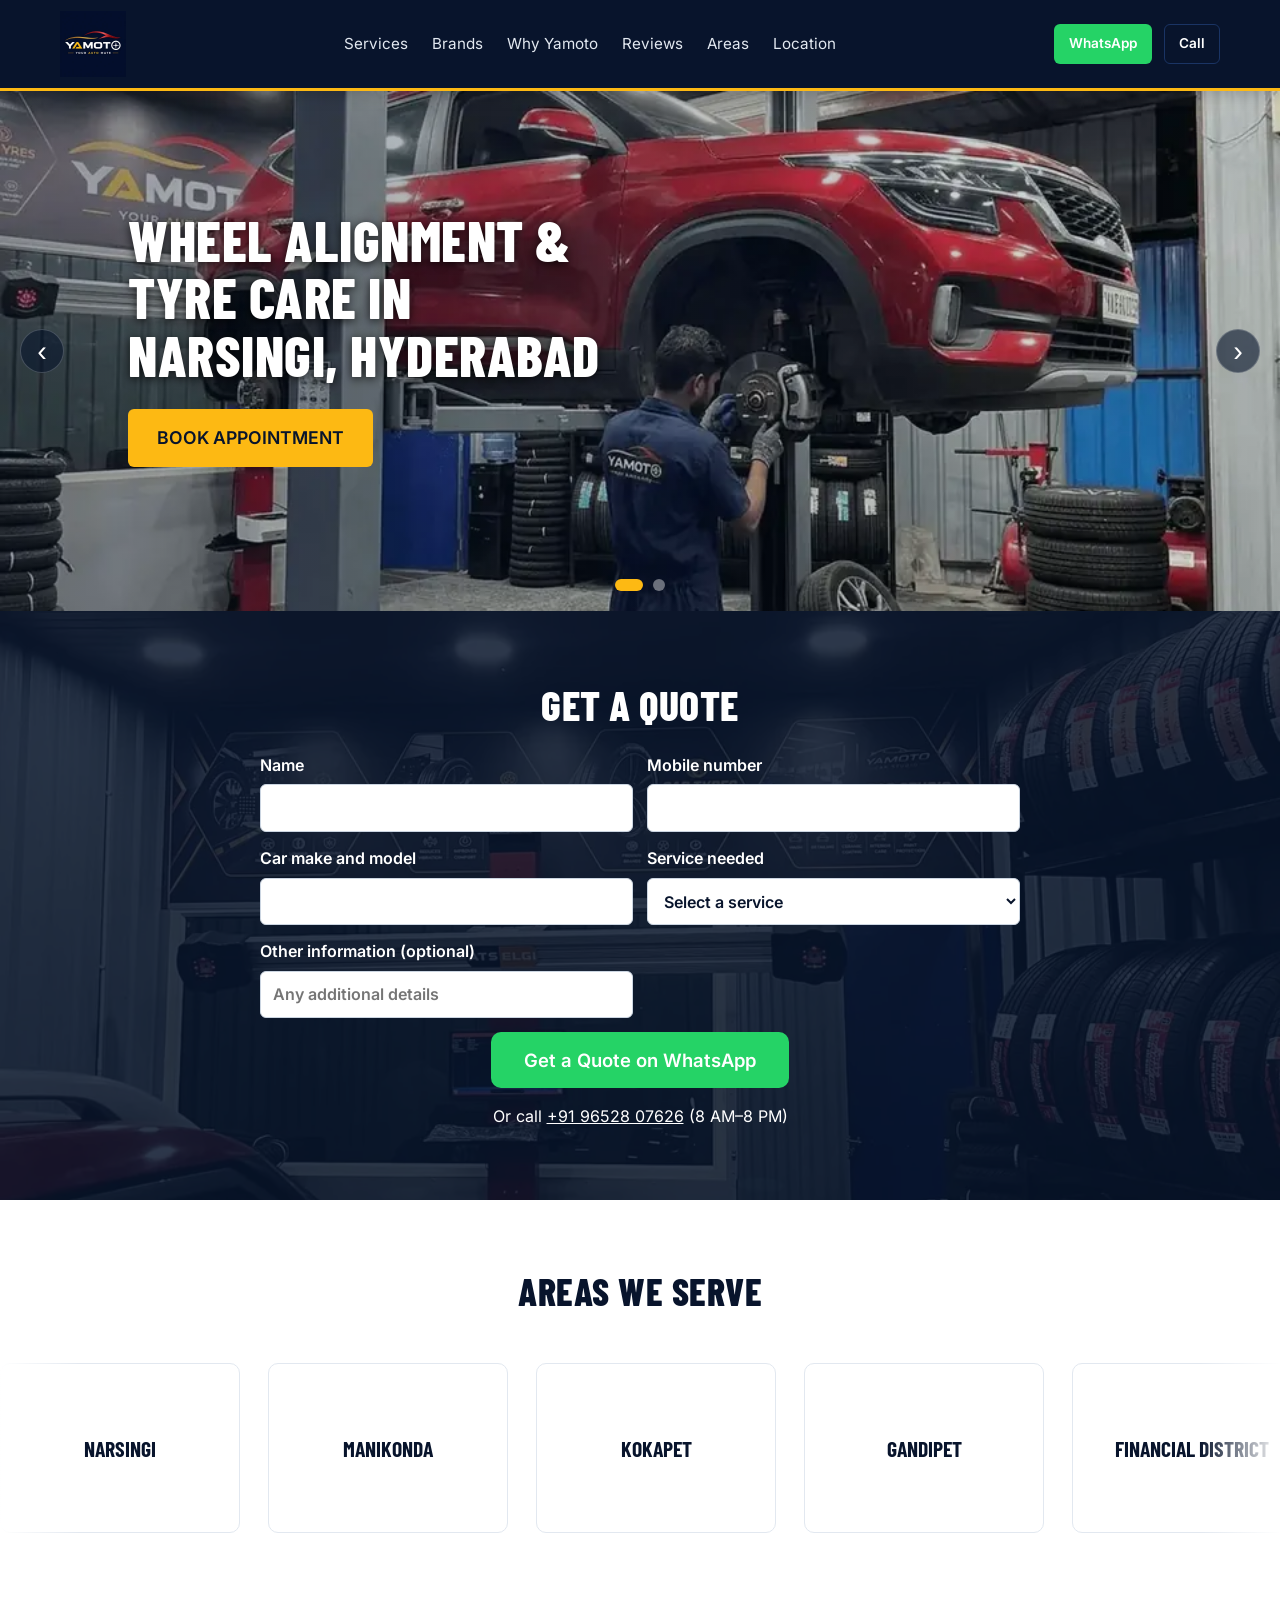
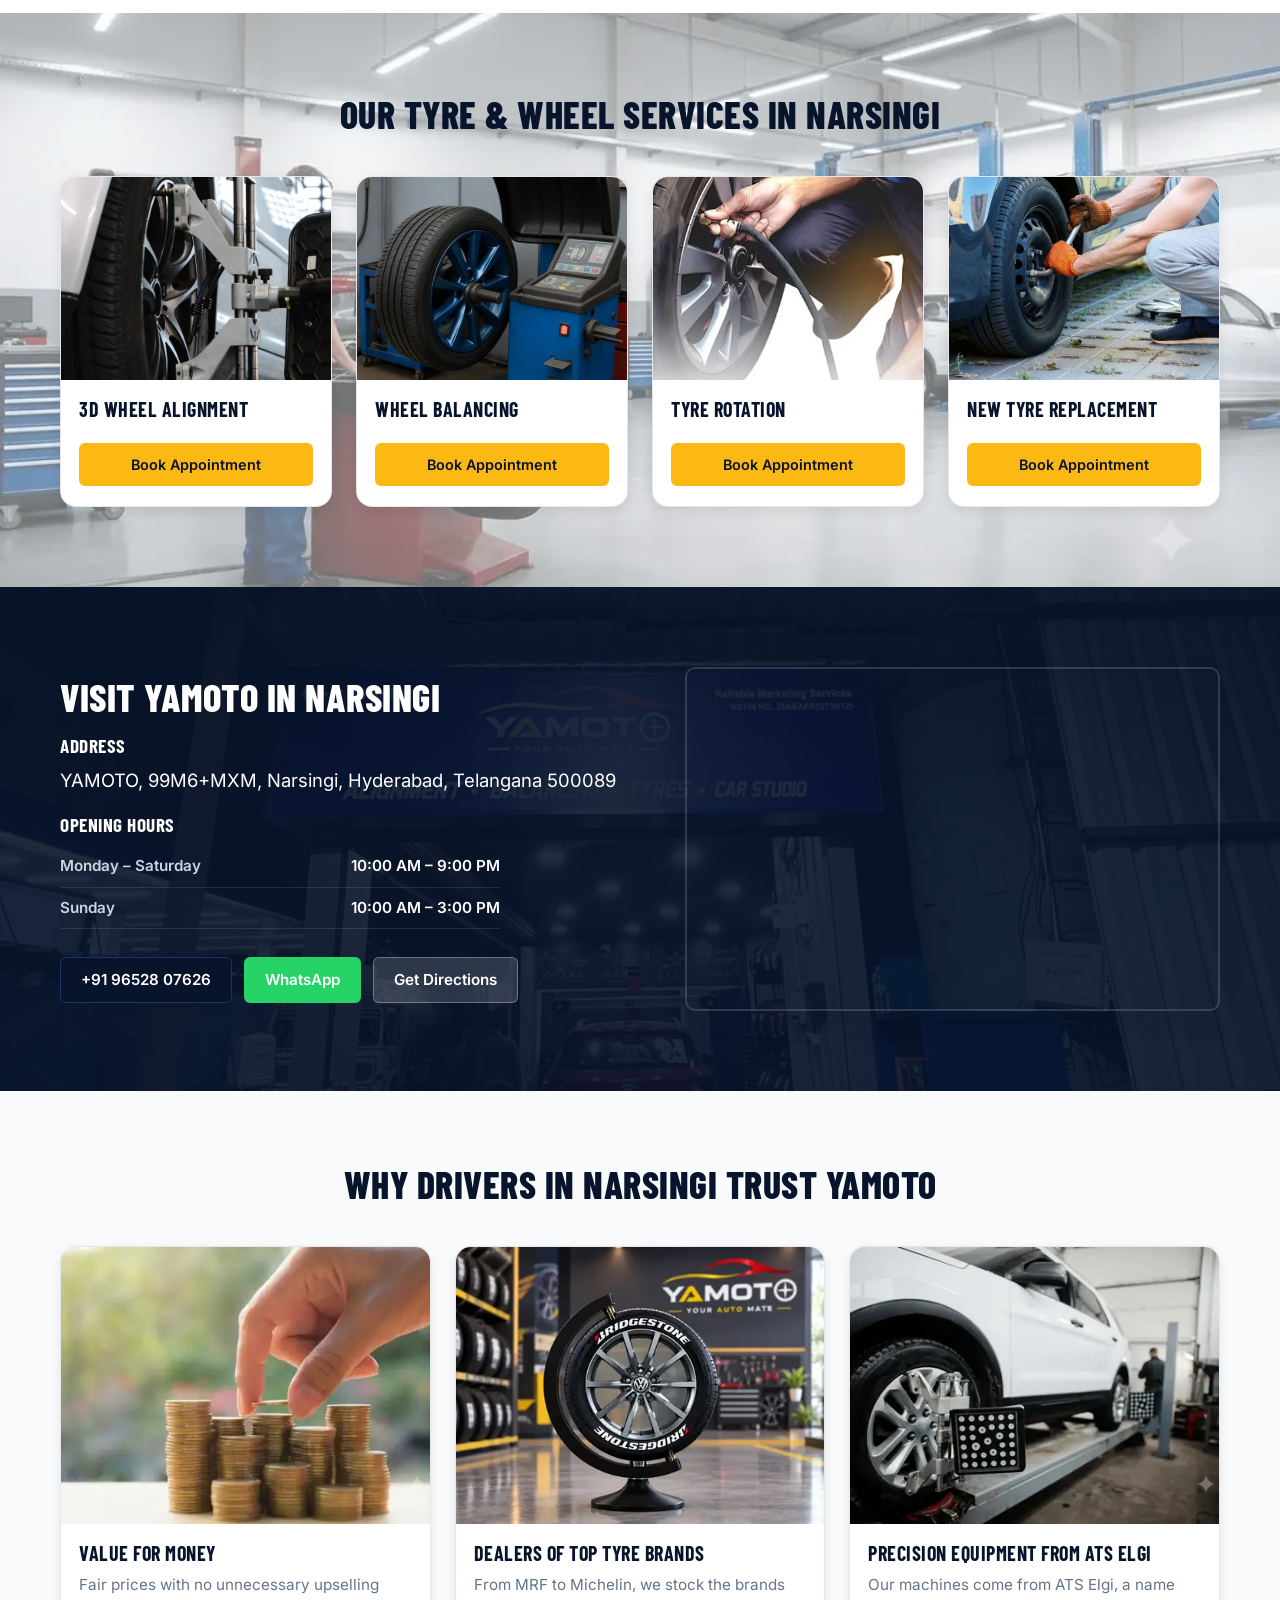
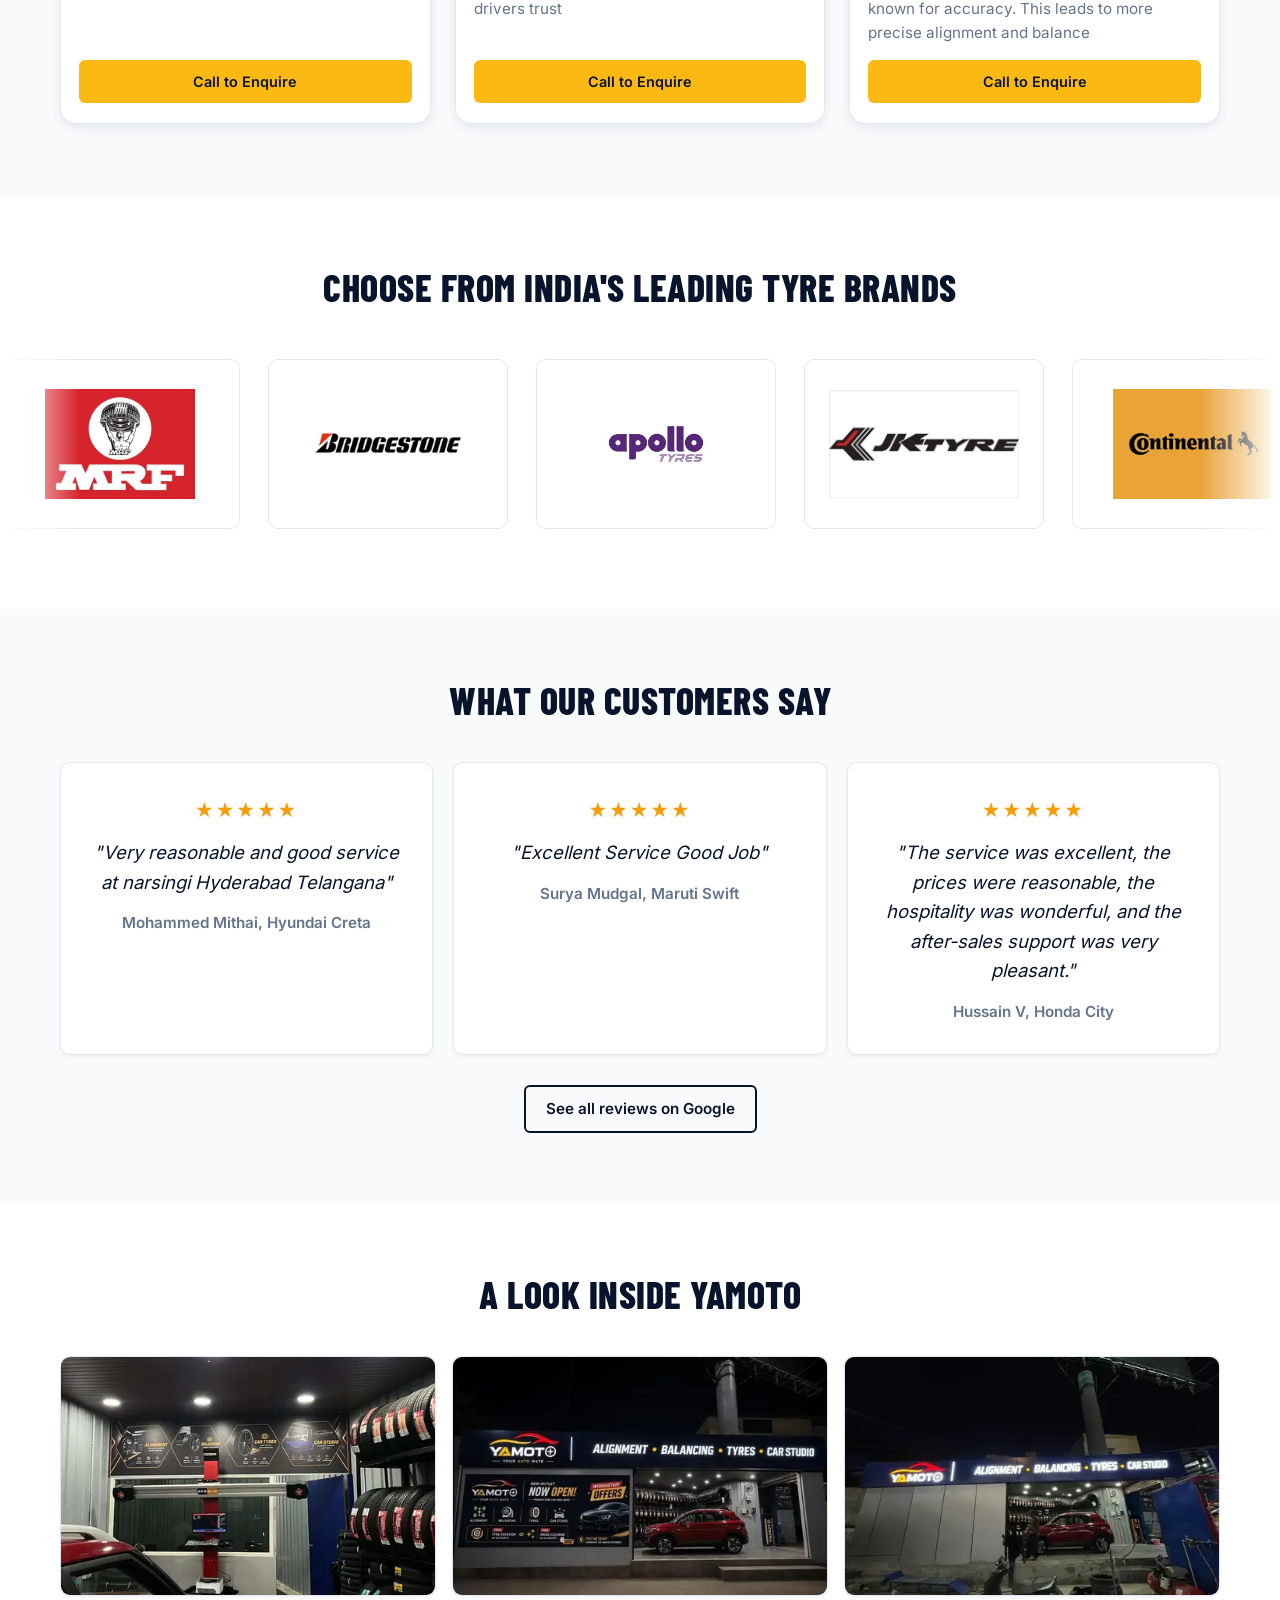
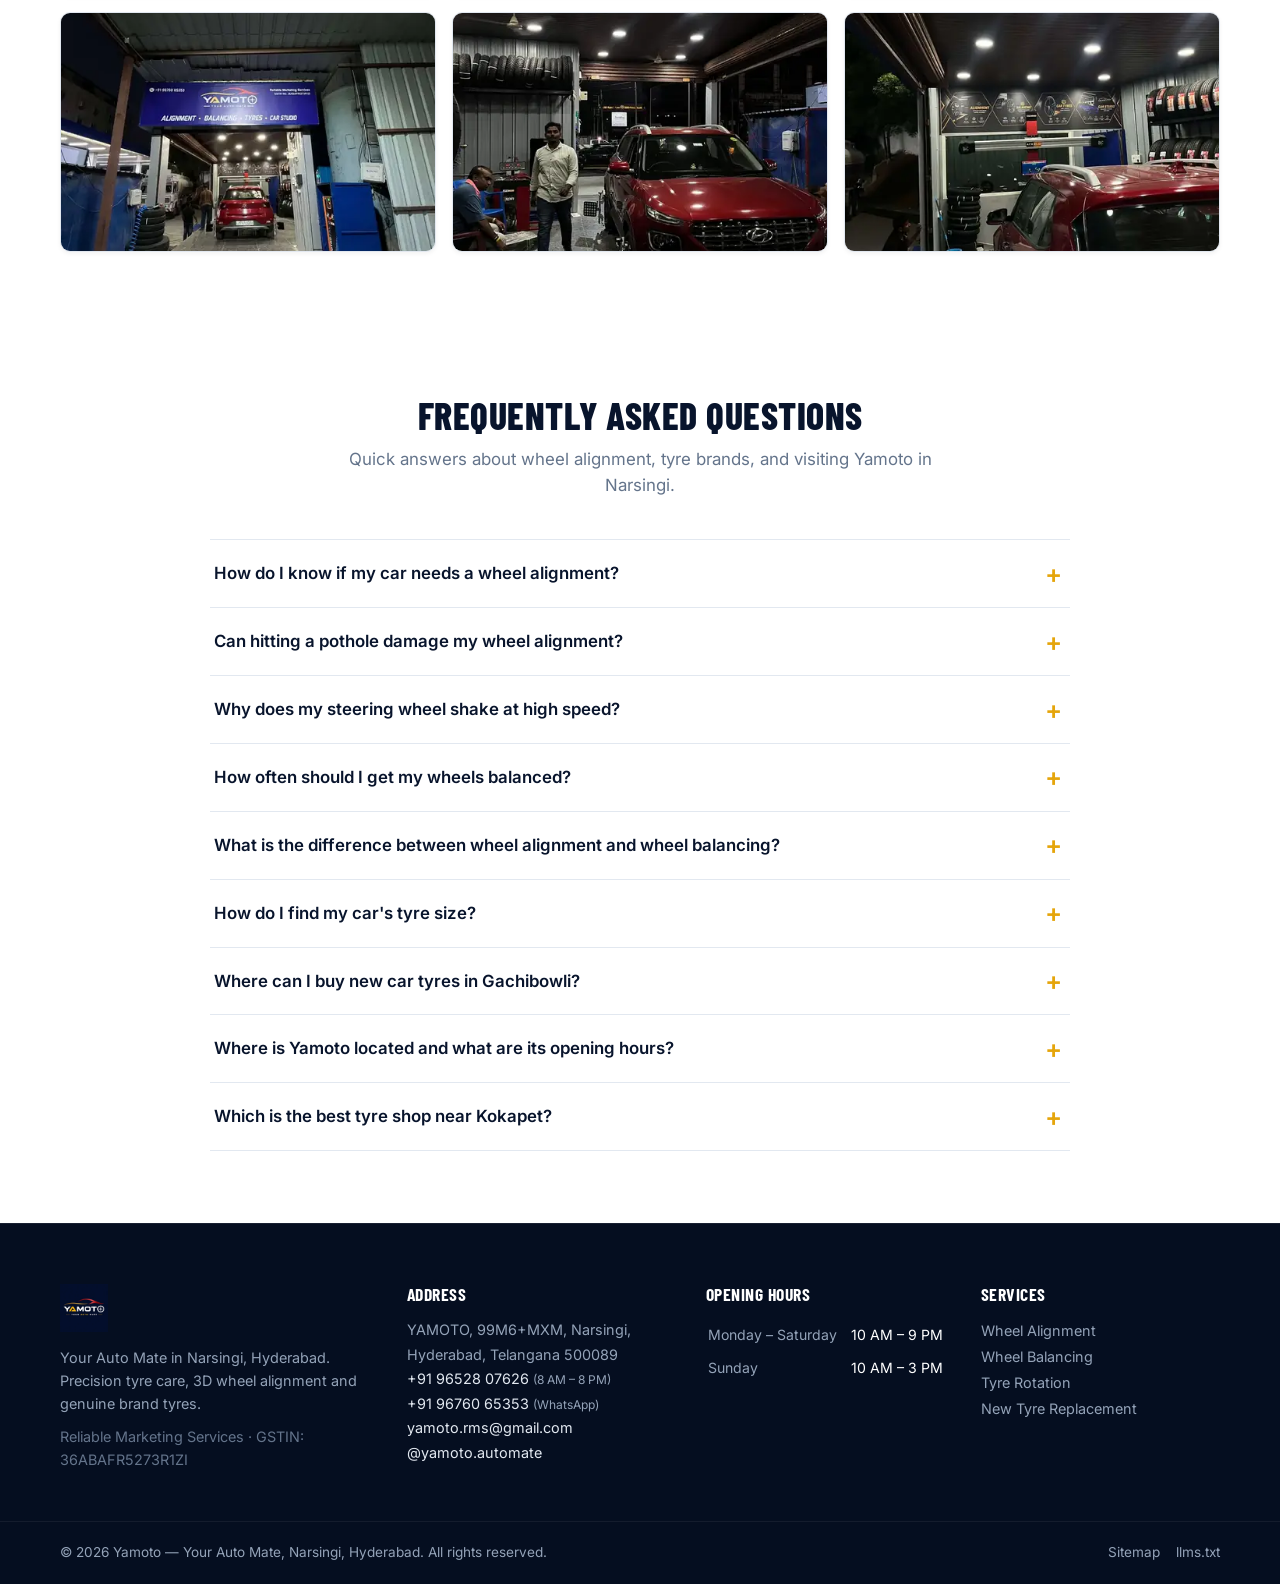
==== commit 39d961a8: "get qute form changes" ====
--- a/index.html
+++ b/index.html
@@ -208,17 +208,18 @@
       <div class="contact-cta-inner lazy-bg" data-bg="images/bg-quote.webp">
         <div class="cta-overlay"></div>
         <div class="container cta-content">
-          <h2>Get a Free Quote</h2>
+          <h2>Get a Quote</h2>
           <form class="quote-form" id="quote-form">
             <label>Name<input name="name" autocomplete="name" required></label>
             <label>Mobile number<input name="mobile" type="tel" autocomplete="tel" required></label>
             <label>Car make and model<input name="car" required></label>
-            <label>Service needed<select name="service" required>
+            <label>Service needed<select name="service" id="service-select" required>
               <option value="">Select a service</option><option>Wheel alignment</option><option>Wheel balancing</option>
-              <option>Tyre rotation</option><option>New tyre replacement</option>
+              <option>Tyre rotation</option><option>New tyre replacement</option><option>Other</option>
             </select></label>
-            <label>Preferred visit time (optional)<input name="visit" placeholder="e.g. Saturday afternoon"></label>
-            <button class="btn btn-whatsapp btn-xl" type="submit">Get a Free Quote on WhatsApp</button>
+            <label id="other-service-label" style="display:none;">Please specify<input name="other-service" id="other-service-input" placeholder="What service do you need?"></label>
+            <label>Other information (optional)<input name="visit" placeholder="Any additional details"></label>
+            <button class="btn btn-whatsapp btn-xl" type="submit">Get a Quote on WhatsApp</button>
           </form>
           <p class="quote-contact">Or call <a href="tel:+919652807626">+91 96528 07626</a> (8 AM–8 PM)</p>
         </div>
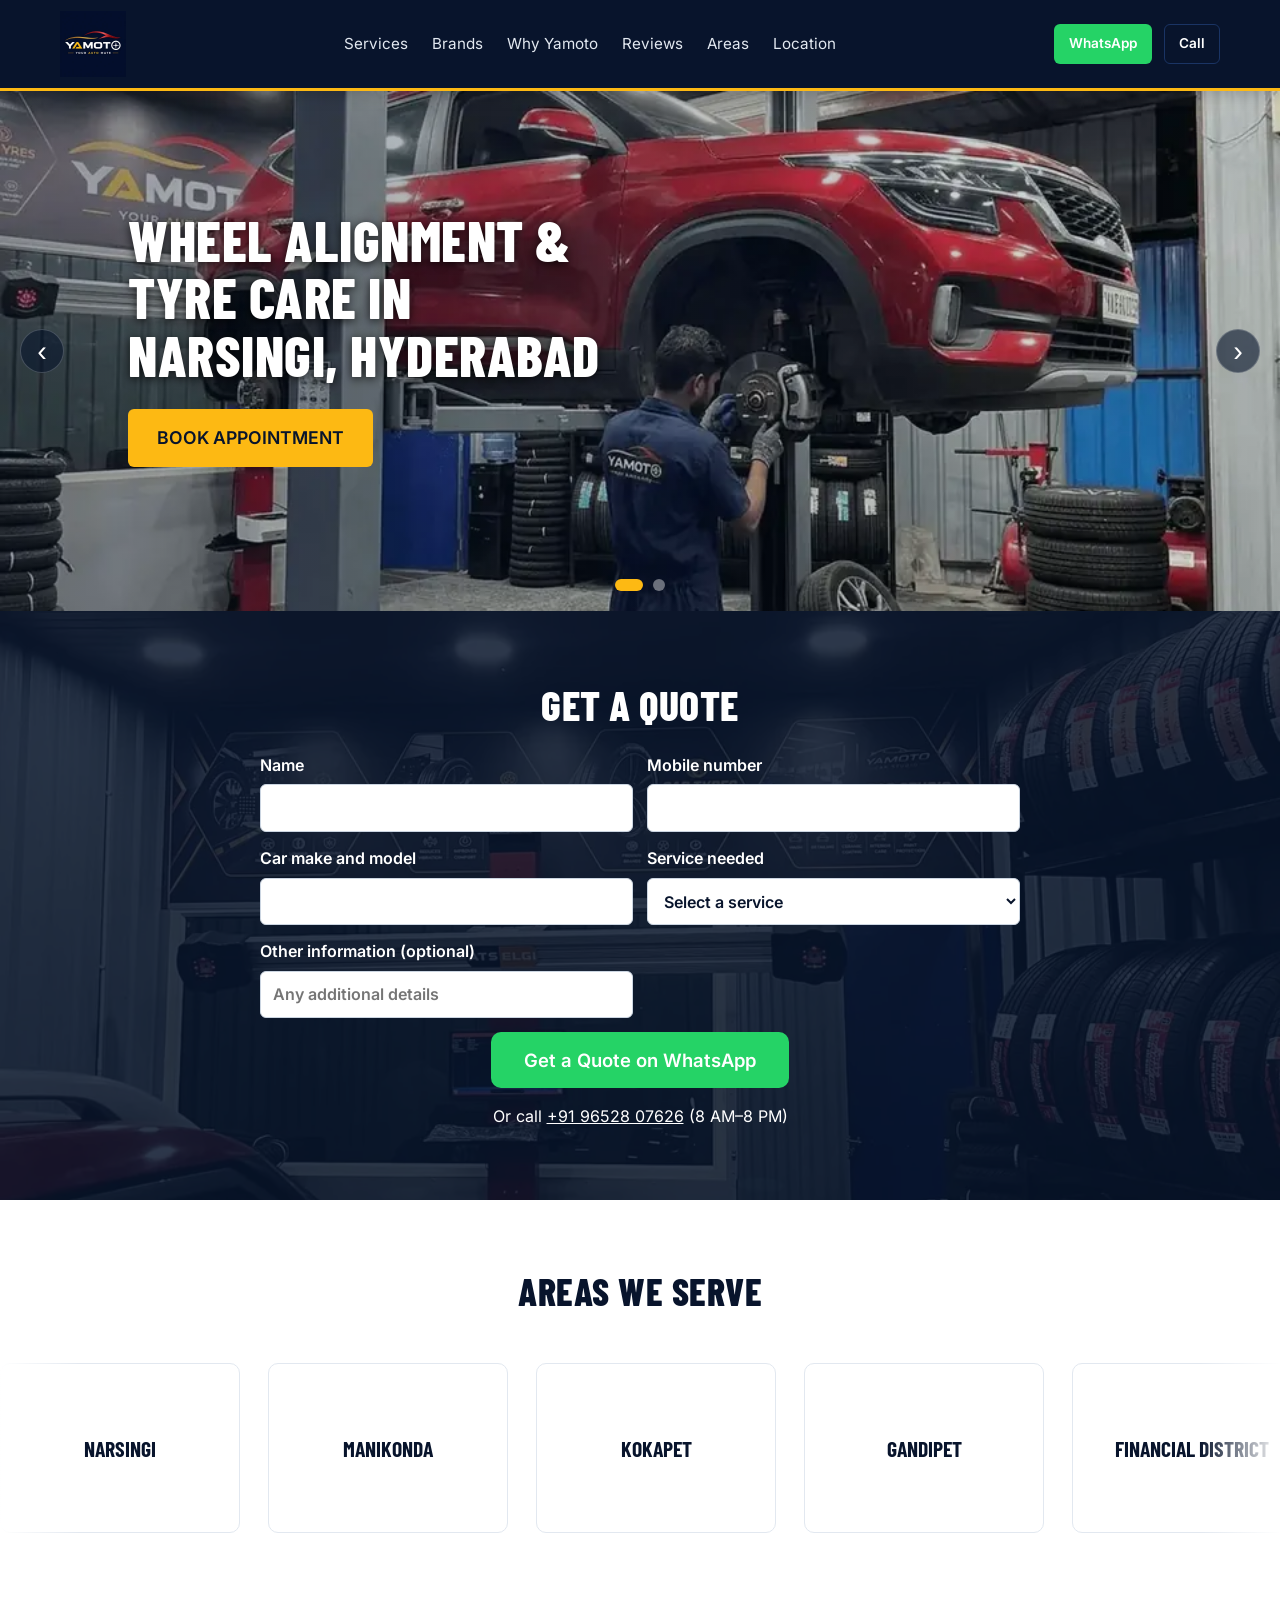
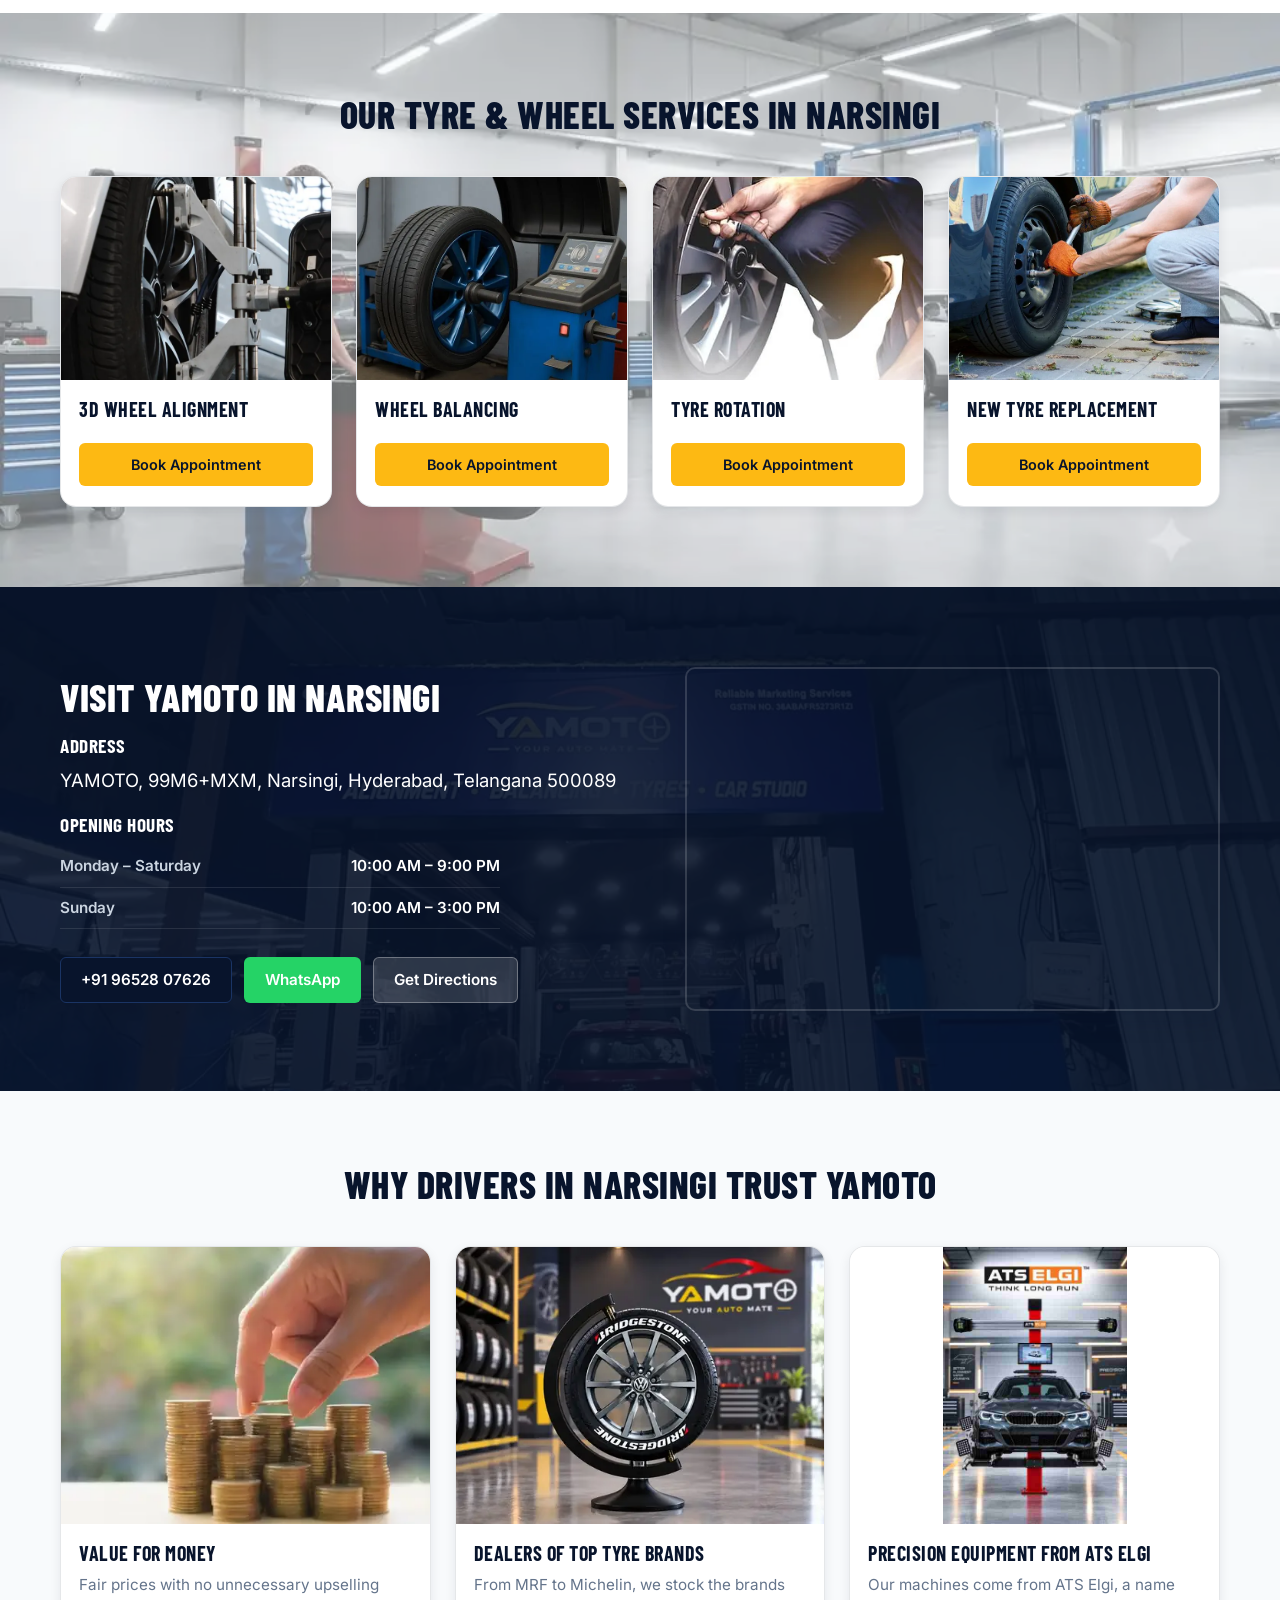
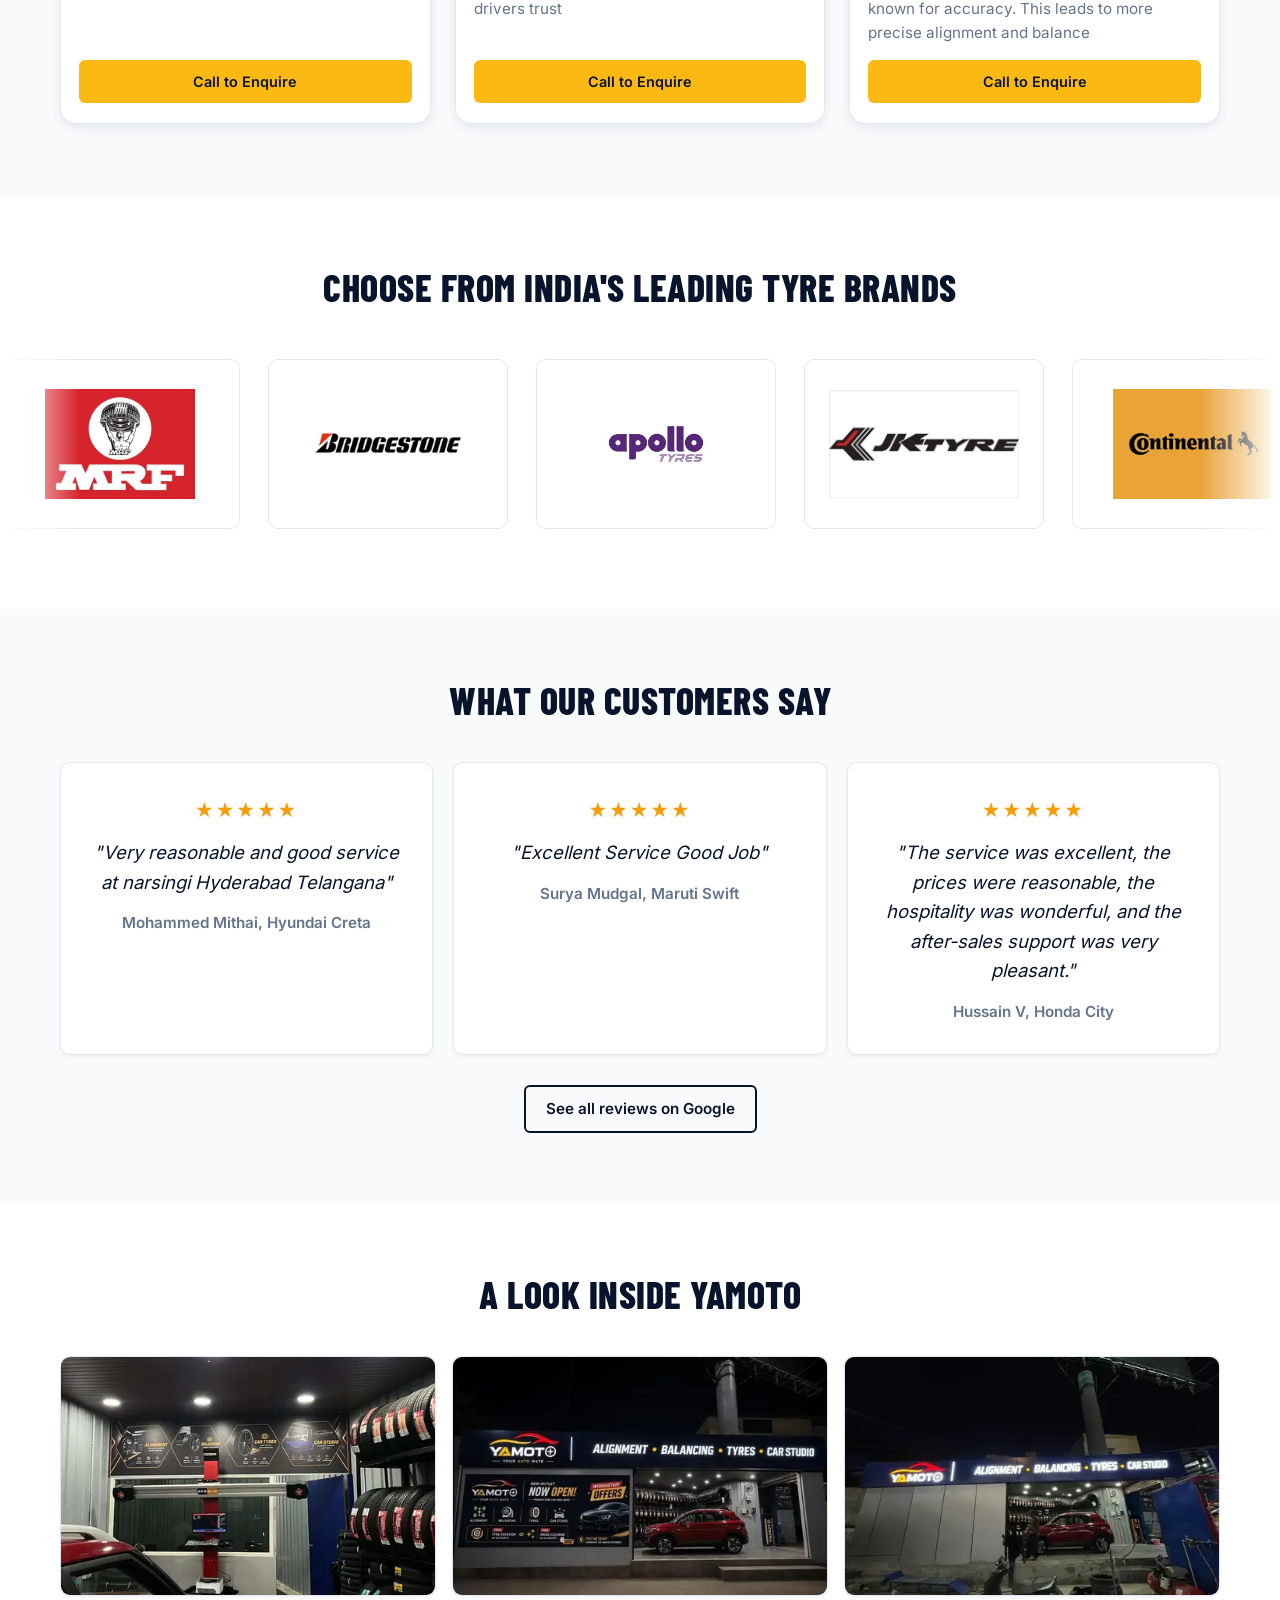
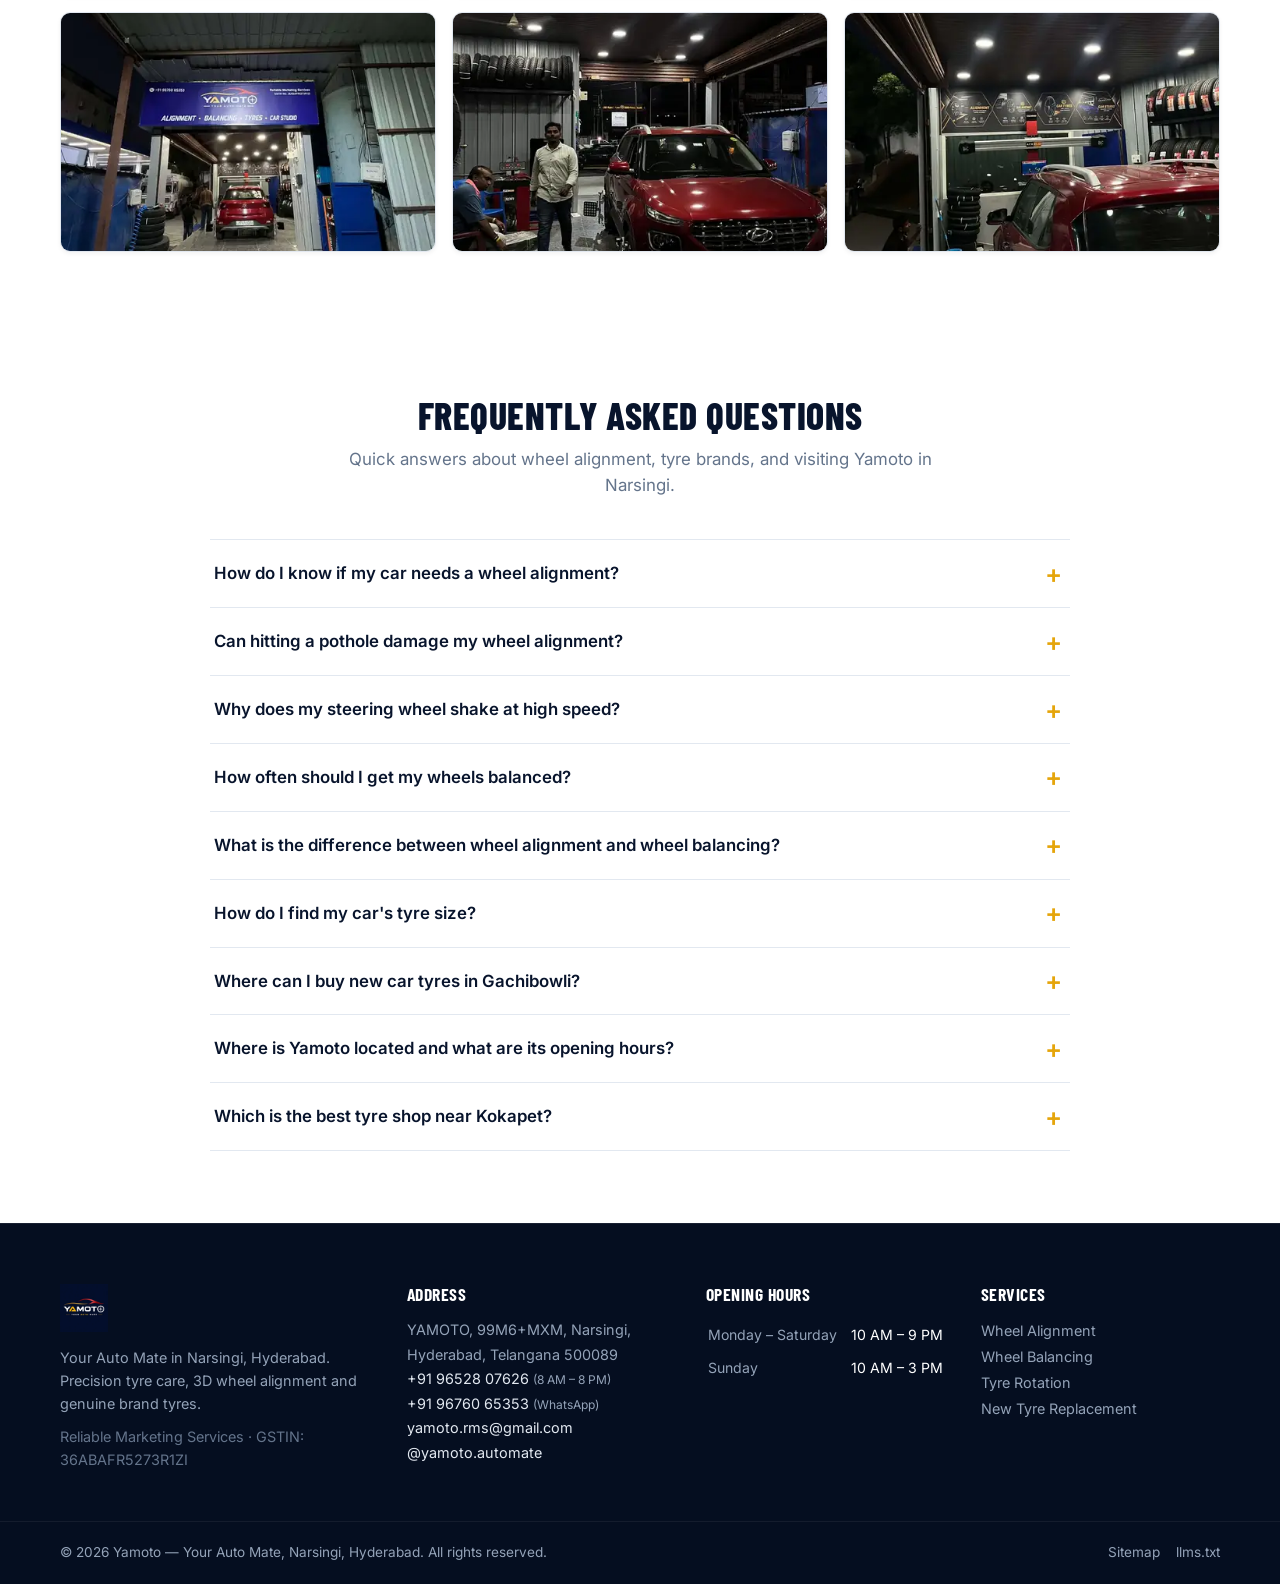
==== commit f8d2323f: "changed ats elgi part" ====
--- a/index.html
+++ b/index.html
@@ -368,7 +368,7 @@
             </div>
           </article>
           <article class="why-card">
-            <div class="why-image"><img src="images/ATS-ELGI-Precision.webp" srcset="images/ATS-ELGI-Precision-480.webp 480w, images/ATS-ELGI-Precision.webp 736w" sizes="(min-width: 768px) 33vw, 100vw" width="736" height="736" alt="ATS ELGI precision wheel alignment equipment" loading="lazy" decoding="async"></div>
+            <div class="why-image" style="background: #fff;"><img src="images/ATS-ELGI-Precision.jpeg" srcset="images/ATS-ELGI-Precision-480.jpeg 480w, images/ATS-ELGI-Precision.jpeg 736w" sizes="(min-width: 768px) 33vw, 100vw" width="736" height="736" alt="ATS ELGI precision wheel alignment equipment" style="object-fit: contain;" loading="lazy" decoding="async"></div>
             <div class="why-content">
               <h3>Precision Equipment from ATS Elgi</h3>
               <p>Our machines come from ATS Elgi, a name known for accuracy. This leads to more precise alignment and balance</p>
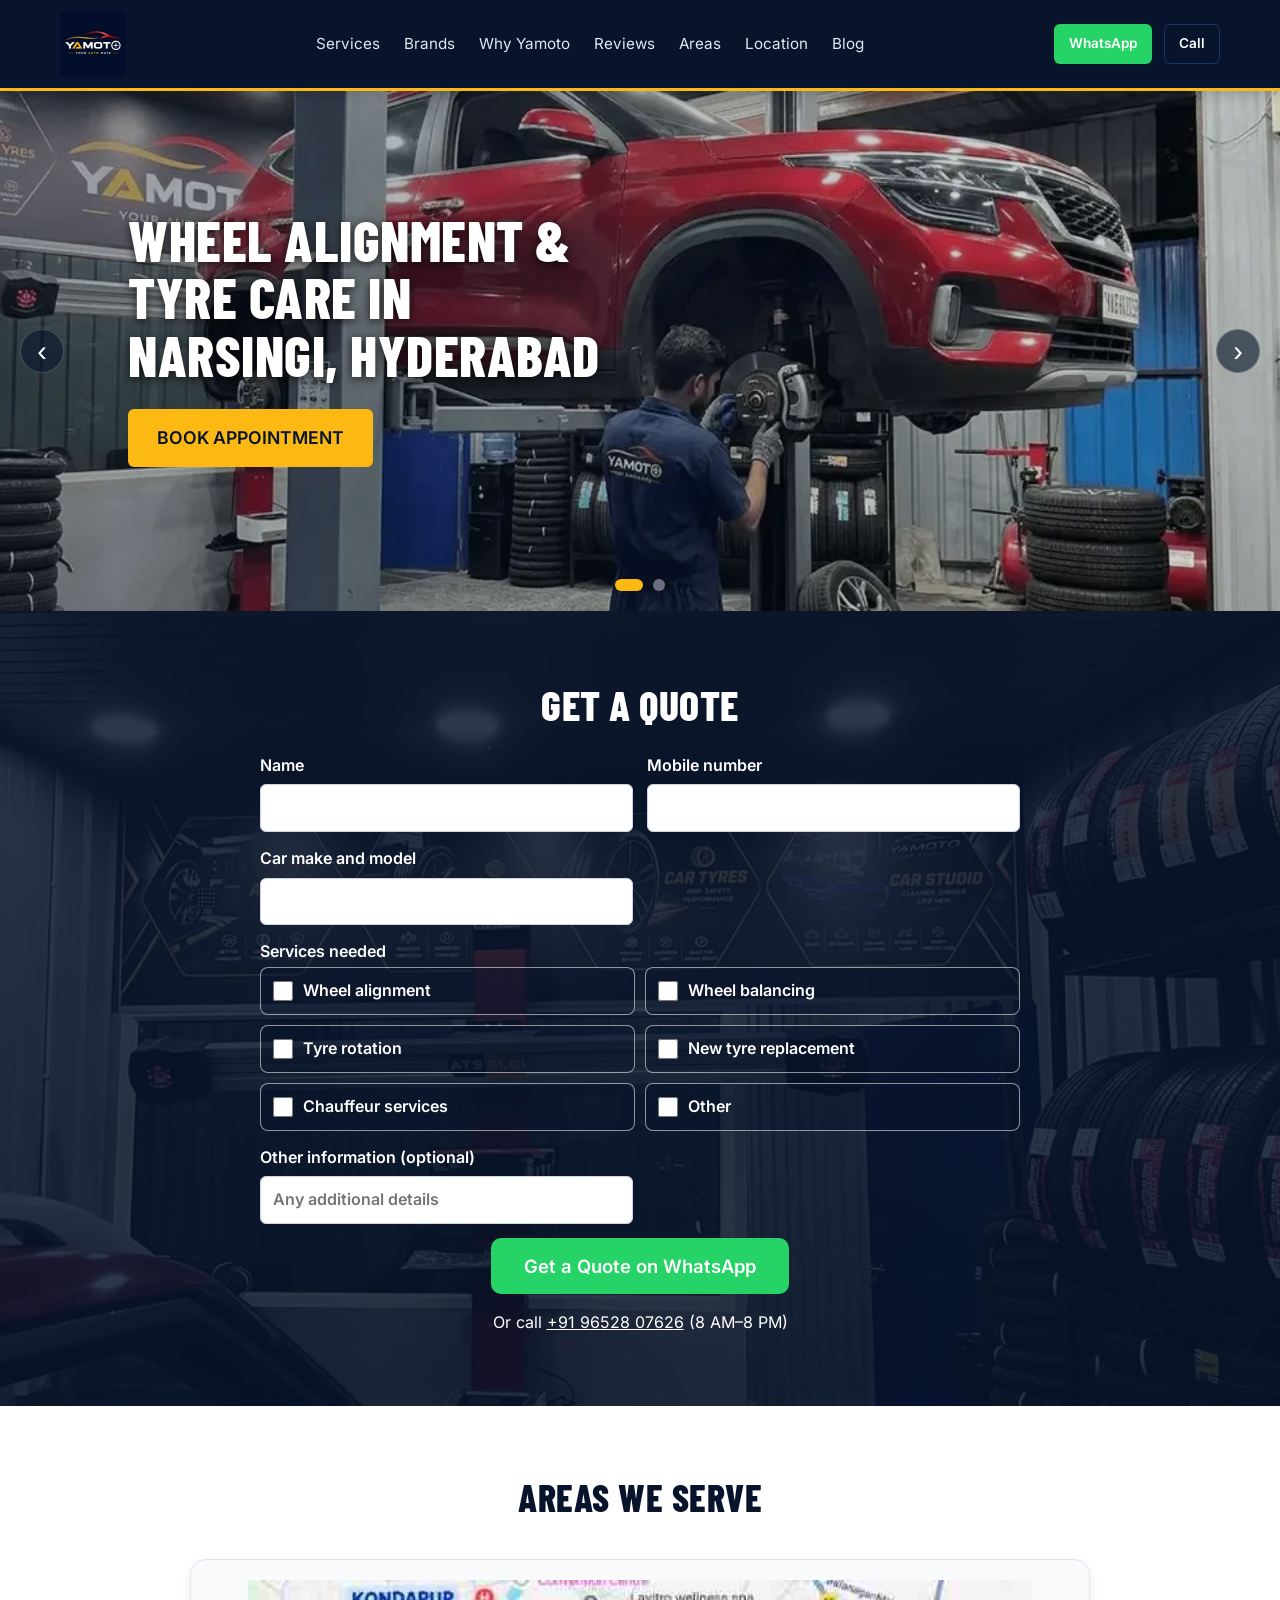
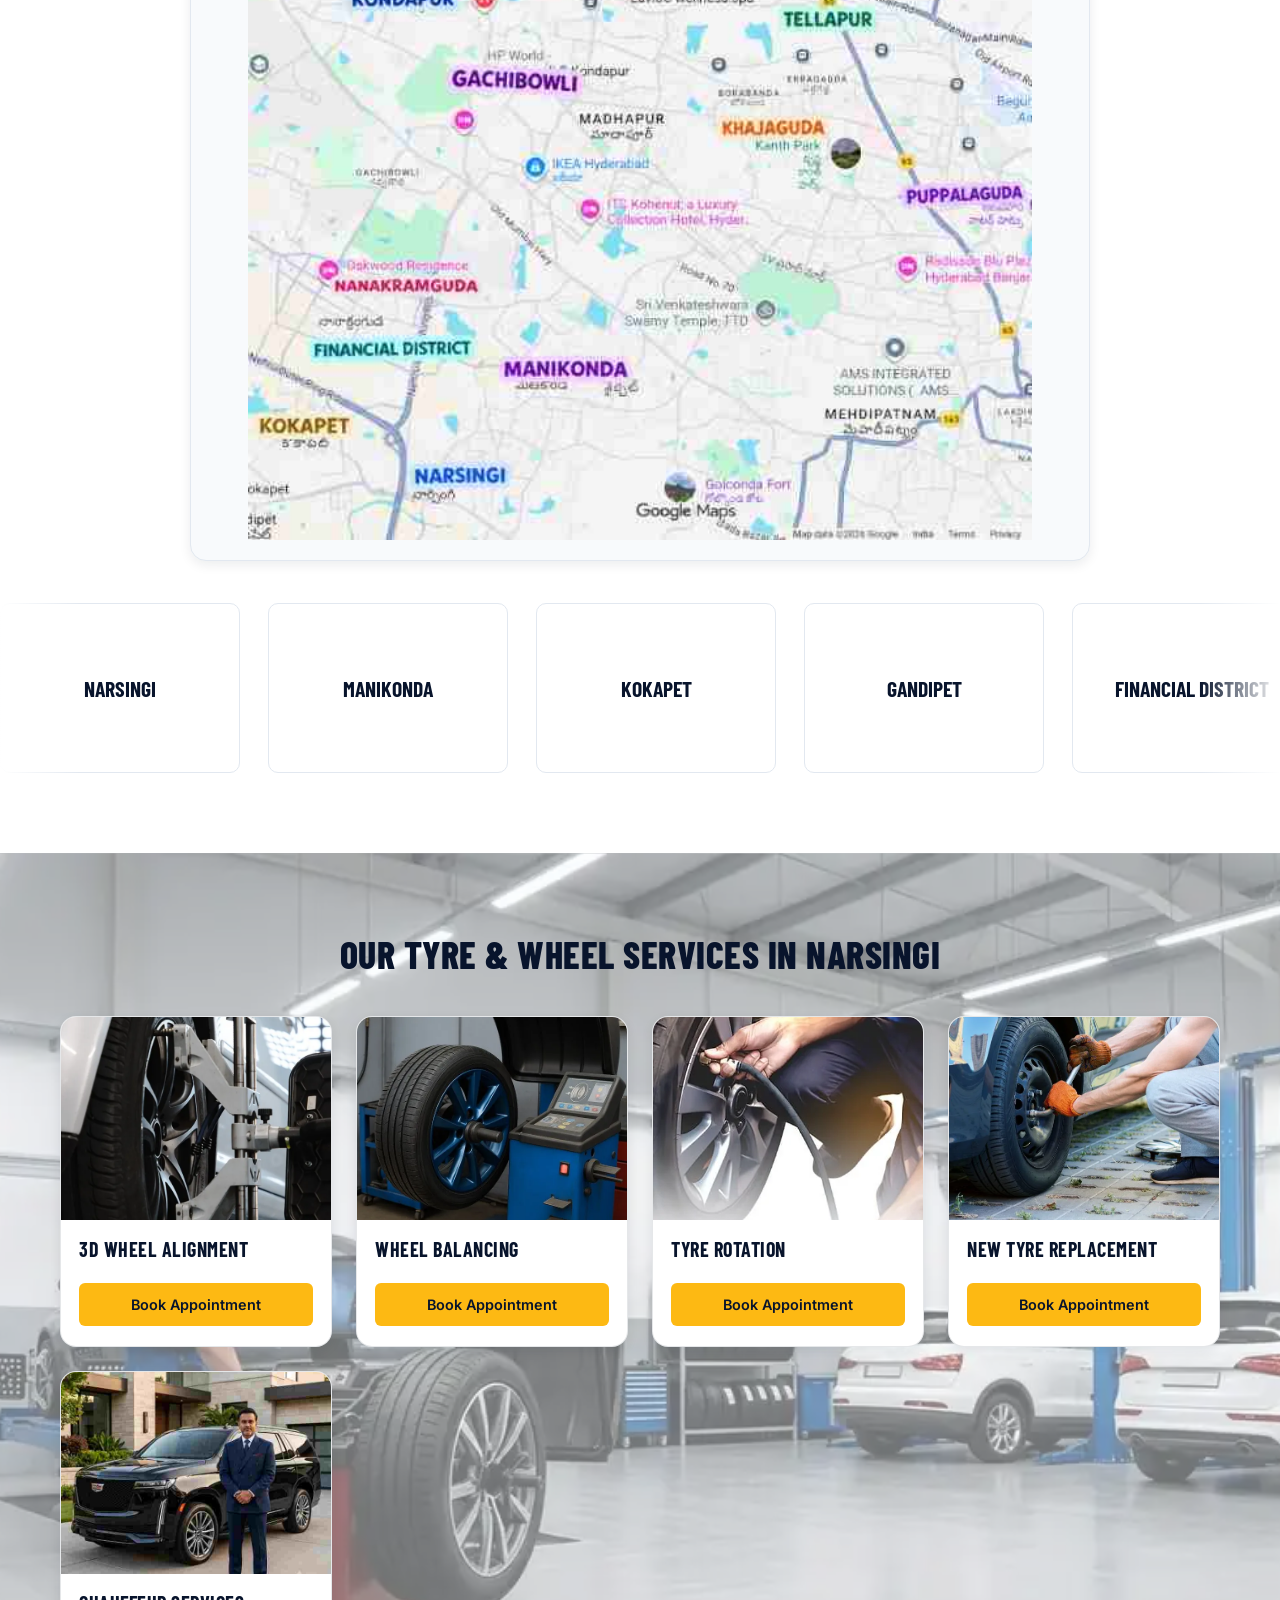
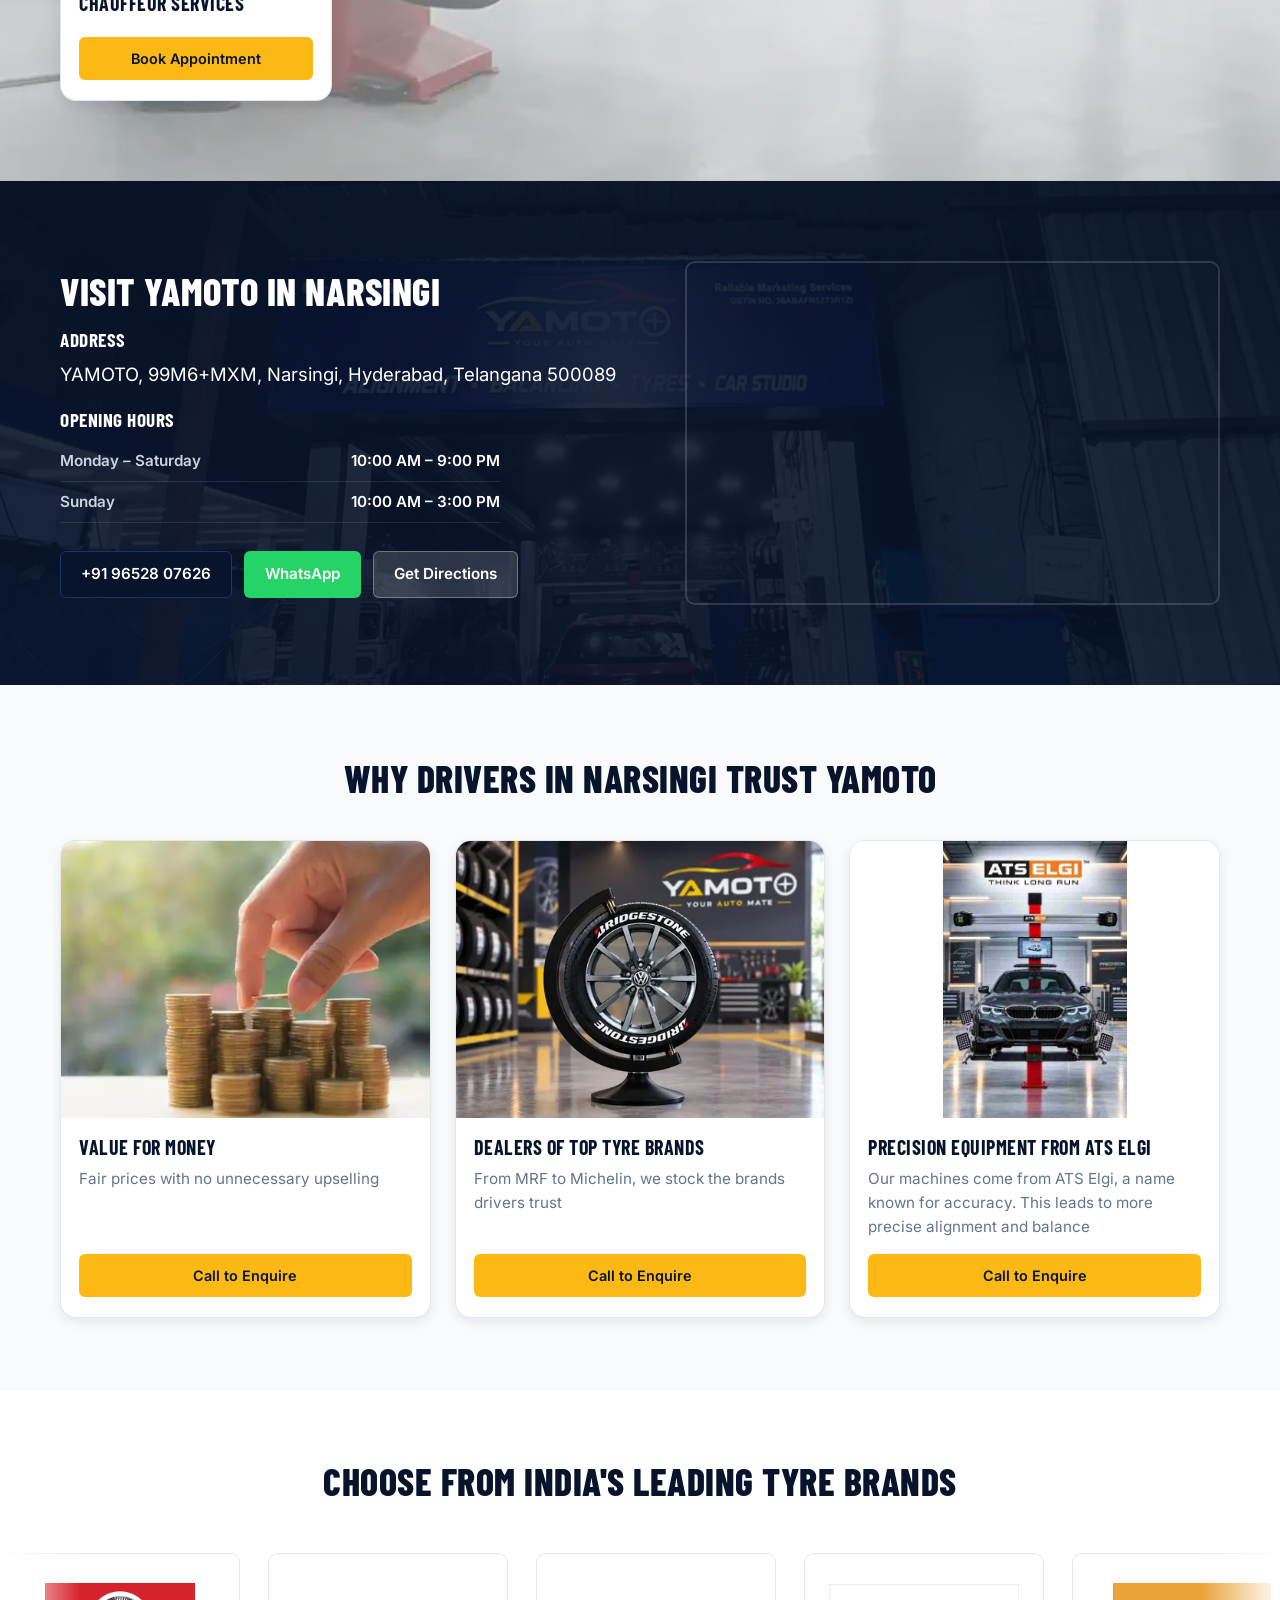
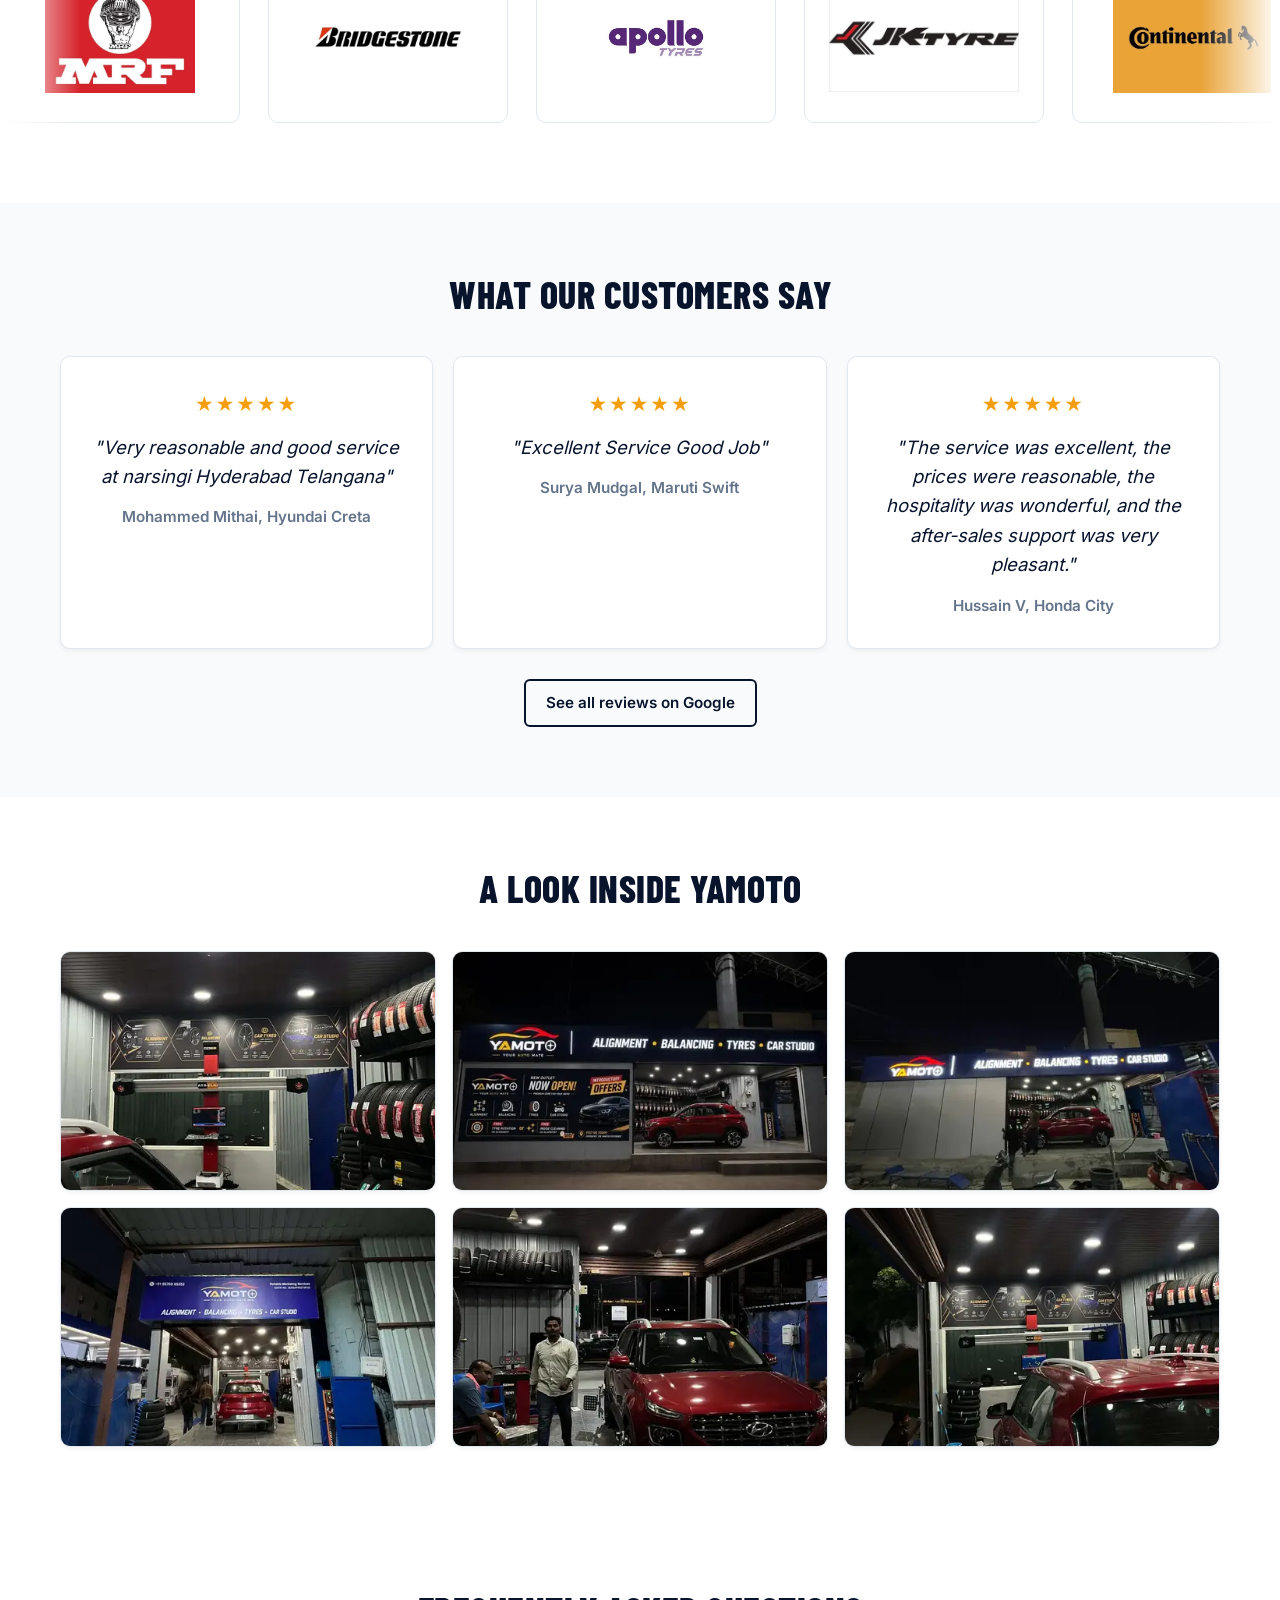
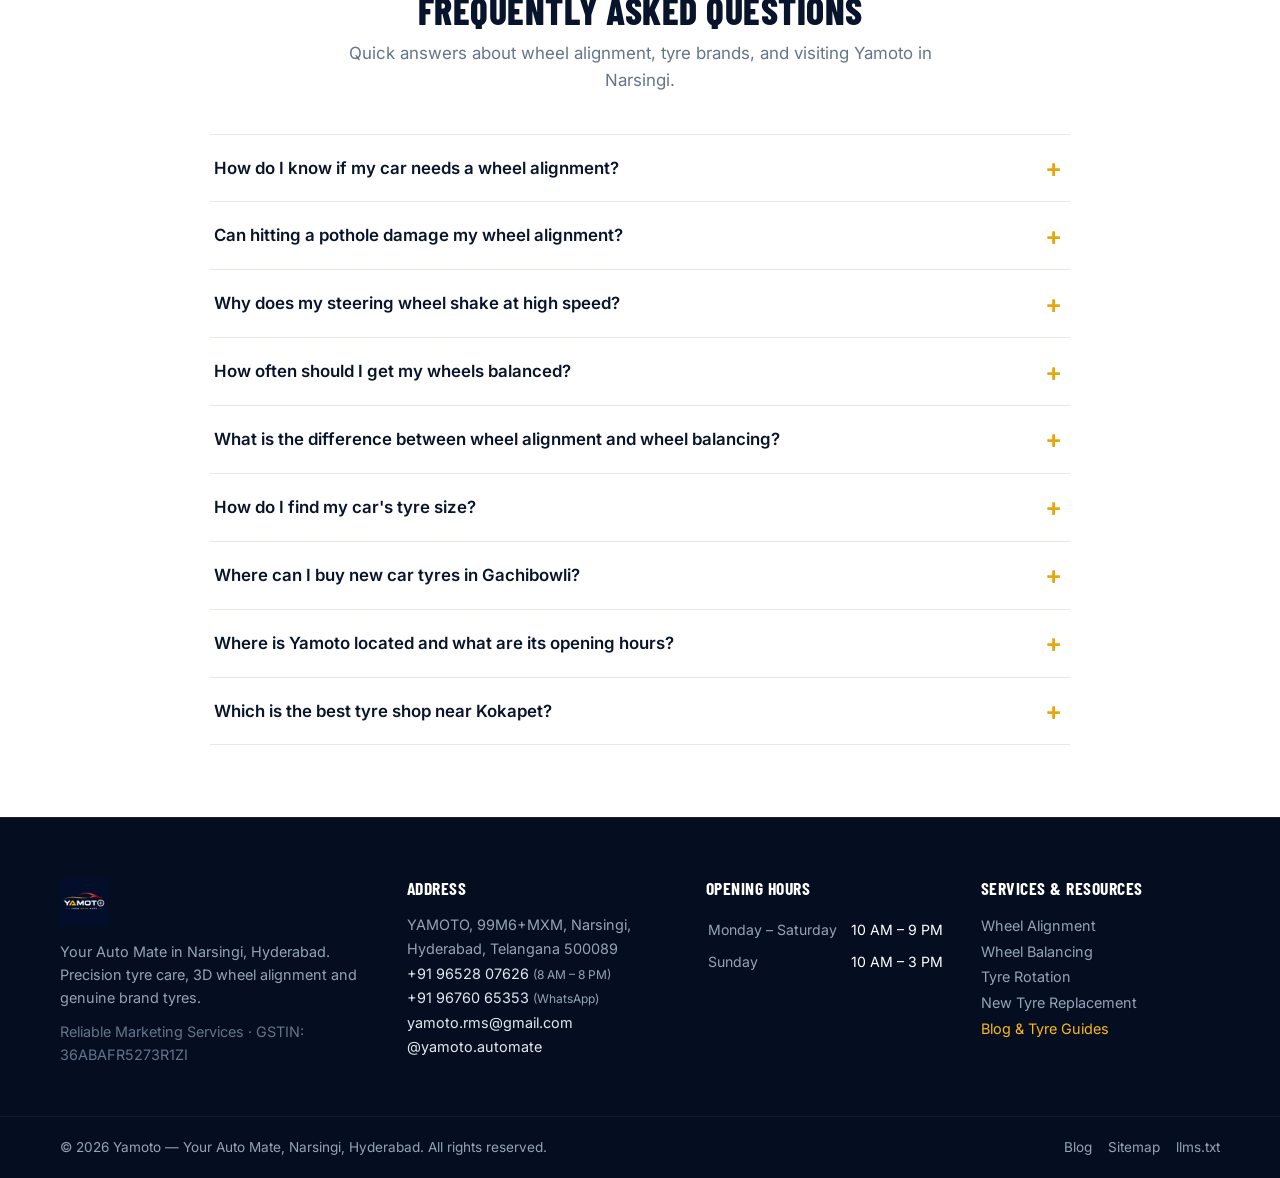
==== commit 02839a87: "blog podt added" ====
--- a/index.html
+++ b/index.html
@@ -119,6 +119,18 @@
   <link rel="stylesheet" href="css/style.min.css" media="print" onload="this.media='all'">
   <noscript><link rel="stylesheet" href="css/style.min.css"></noscript>
   <noscript><style>.contact-cta-inner{background-image:url('images/bg-quote.webp')}.services-bg{background-image:url('images/bg-services.webp')}.location-bg{background-image:url('images/bg-location.webp')}</style></noscript>
+  <style>
+    .quote-form .service-options{grid-column:1/-1;min-width:0;border:0;padding:0;margin:0;display:grid;grid-template-columns:repeat(2,minmax(0,1fr));gap:10px}
+    .quote-form .service-options legend{grid-column:1/-1;margin-bottom:2px;font-weight:600}
+    .quote-form .service-options legend span{font-weight:400;opacity:.9}
+    .quote-form .service-options label{display:flex;align-items:center;gap:10px;min-height:48px;padding:10px 12px;border:1px solid rgba(255,255,255,.55);border-radius:8px;background:rgba(8,20,44,.42);cursor:pointer;line-height:1.3}
+    .quote-form .service-options label:has(input:checked){border-color:#FDB913;background:rgba(253,185,19,.18)}
+    .quote-form .service-options input{flex:0 0 20px;width:20px;height:20px;min-height:20px;margin:0;accent-color:#FDB913;cursor:pointer}
+    .areas-map{width:100%;max-width:900px;margin:0 auto 32px;padding:clamp(10px,2vw,20px);overflow:hidden;border:1px solid var(--border-color);border-radius:var(--radius-lg);background:#f8fafc;box-shadow:var(--shadow-md)}
+    .areas-map img{width:100%;height:auto;max-height:560px;margin:0 auto;object-fit:contain;object-position:center;border-radius:var(--radius-md)}
+    @media(max-width:600px){.quote-form .service-options{grid-template-columns:1fr}.areas-map{margin-bottom:24px}}
+    @media(max-width:380px){.quote-form .service-options label{font-size:.92rem}}
+  </style>
 </head>
 
 <body>
@@ -136,6 +148,7 @@
           <li><a href="#reviews">Reviews</a></li>
           <li><a href="#areas-served">Areas</a></li>
           <li><a href="#location">Location</a></li>
+          <li><a href="blog.html">Blog</a></li>
         </ul>
       </nav>
       <div class="header-actions">
@@ -155,6 +168,7 @@
         <li><a href="#reviews" class="mobile-nav-link">Reviews</a></li>
         <li><a href="#areas-served" class="mobile-nav-link">Areas</a></li>
         <li><a href="#location" class="mobile-nav-link">Location</a></li>
+        <li><a href="blog.html" class="mobile-nav-link" style="color:var(--yellow-accent);">Blog</a></li>
         <li><a href="https://wa.me/919676065353?text=Hi%20Yamoto%2C%20I%20need%20a%20quote"
             class="btn btn-whatsapp w-full" target="_blank" rel="noopener">Chat on WhatsApp</a></li>
         <li><a href="tel:+919652807626" class="btn btn-call w-full">Call +91 96528 07626</a></li>
@@ -213,10 +227,15 @@
             <label>Name<input name="name" autocomplete="name" required></label>
             <label>Mobile number<input name="mobile" type="tel" autocomplete="tel" required></label>
             <label>Car make and model<input name="car" required></label>
-            <label>Service needed<select name="service" id="service-select" required>
-              <option value="">Select a service</option><option>Wheel alignment</option><option>Wheel balancing</option>
-              <option>Tyre rotation</option><option>New tyre replacement</option><option>Other</option>
-            </select></label>
+            <fieldset class="service-options" id="service-options">
+              <legend>Services needed </legend>
+              <label><input type="checkbox" name="service" value="Wheel alignment" required> <span>Wheel alignment</span></label>
+              <label><input type="checkbox" name="service" value="Wheel balancing"> <span>Wheel balancing</span></label>
+              <label><input type="checkbox" name="service" value="Tyre rotation"> <span>Tyre rotation</span></label>
+              <label><input type="checkbox" name="service" value="New tyre replacement"> <span>New tyre replacement</span></label>
+              <label><input type="checkbox" name="service" value="Chauffeur services"> <span>Chauffeur services</span></label>
+              <label><input type="checkbox" name="service" value="Other"> <span>Other</span></label>
+            </fieldset>
             <label id="other-service-label" style="display:none;">Please specify<input name="other-service" id="other-service-input" placeholder="What service do you need?"></label>
             <label>Other information (optional)<input name="visit" placeholder="Any additional details"></label>
             <button class="btn btn-whatsapp btn-xl" type="submit">Get a Quote on WhatsApp</button>
@@ -230,6 +249,9 @@
         <header class="section-head">
           <h2>Areas We Serve</h2>
         </header>
+        <div class="areas-map">
+          <img src="images/map.jpeg" alt="Map of areas served by Yamoto" loading="lazy" decoding="async">
+        </div>
       </div>
       <div class="marquee-wrapper">
         <div class="marquee-track areas-track">
@@ -298,6 +320,15 @@
             <div class="service-content">
               <h3>New Tyre Replacement</h3>
               <a href="tel:+919652807626" class="btn btn-service" data-track="service-tyres">Book Appointment</a>
+            </div>
+          </article>
+          <article class="service-card">
+            <div class="service-image">
+              <img src="images/chauffer services.jpeg" width="735" height="490" alt="Chauffeur Services" loading="lazy" decoding="async">
+            </div>
+            <div class="service-content">
+              <h3>Chauffeur Services</h3>
+              <a href="tel:+919652807626" class="btn btn-service" data-track="service-chauffeur">Book Appointment</a>
             </div>
           </article>
         </div>
@@ -530,19 +561,20 @@
         </table>
       </div>
       <div class="footer-services">
-        <h3>Services</h3>
+        <h3>Services & Resources</h3>
         <ul>
           <li>Wheel Alignment</li>
           <li>Wheel Balancing</li>
           <li>Tyre Rotation</li>
           <li>New Tyre Replacement</li>
+          <li><a href="blog.html" style="color:var(--yellow-accent);">Blog & Tyre Guides</a></li>
         </ul>
       </div>
     </div>
     <div class="footer-bottom">
       <div class="container footer-bottom-inner">
         <p>© 2026 Yamoto — Your Auto Mate, Narsingi, Hyderabad. All rights reserved.</p>
-        <nav aria-label="Footer utility"><a href="/sitemap.xml">Sitemap</a><a href="/llms.txt">llms.txt</a></nav>
+        <nav aria-label="Footer utility"><a href="blog.html">Blog</a><a href="/sitemap.xml">Sitemap</a><a href="/llms.txt">llms.txt</a></nav>
       </div>
     </div>
   </footer>
@@ -570,4 +602,4 @@
   <script src="js/main.js" defer></script>
 </body>
 
-</html>+</html>
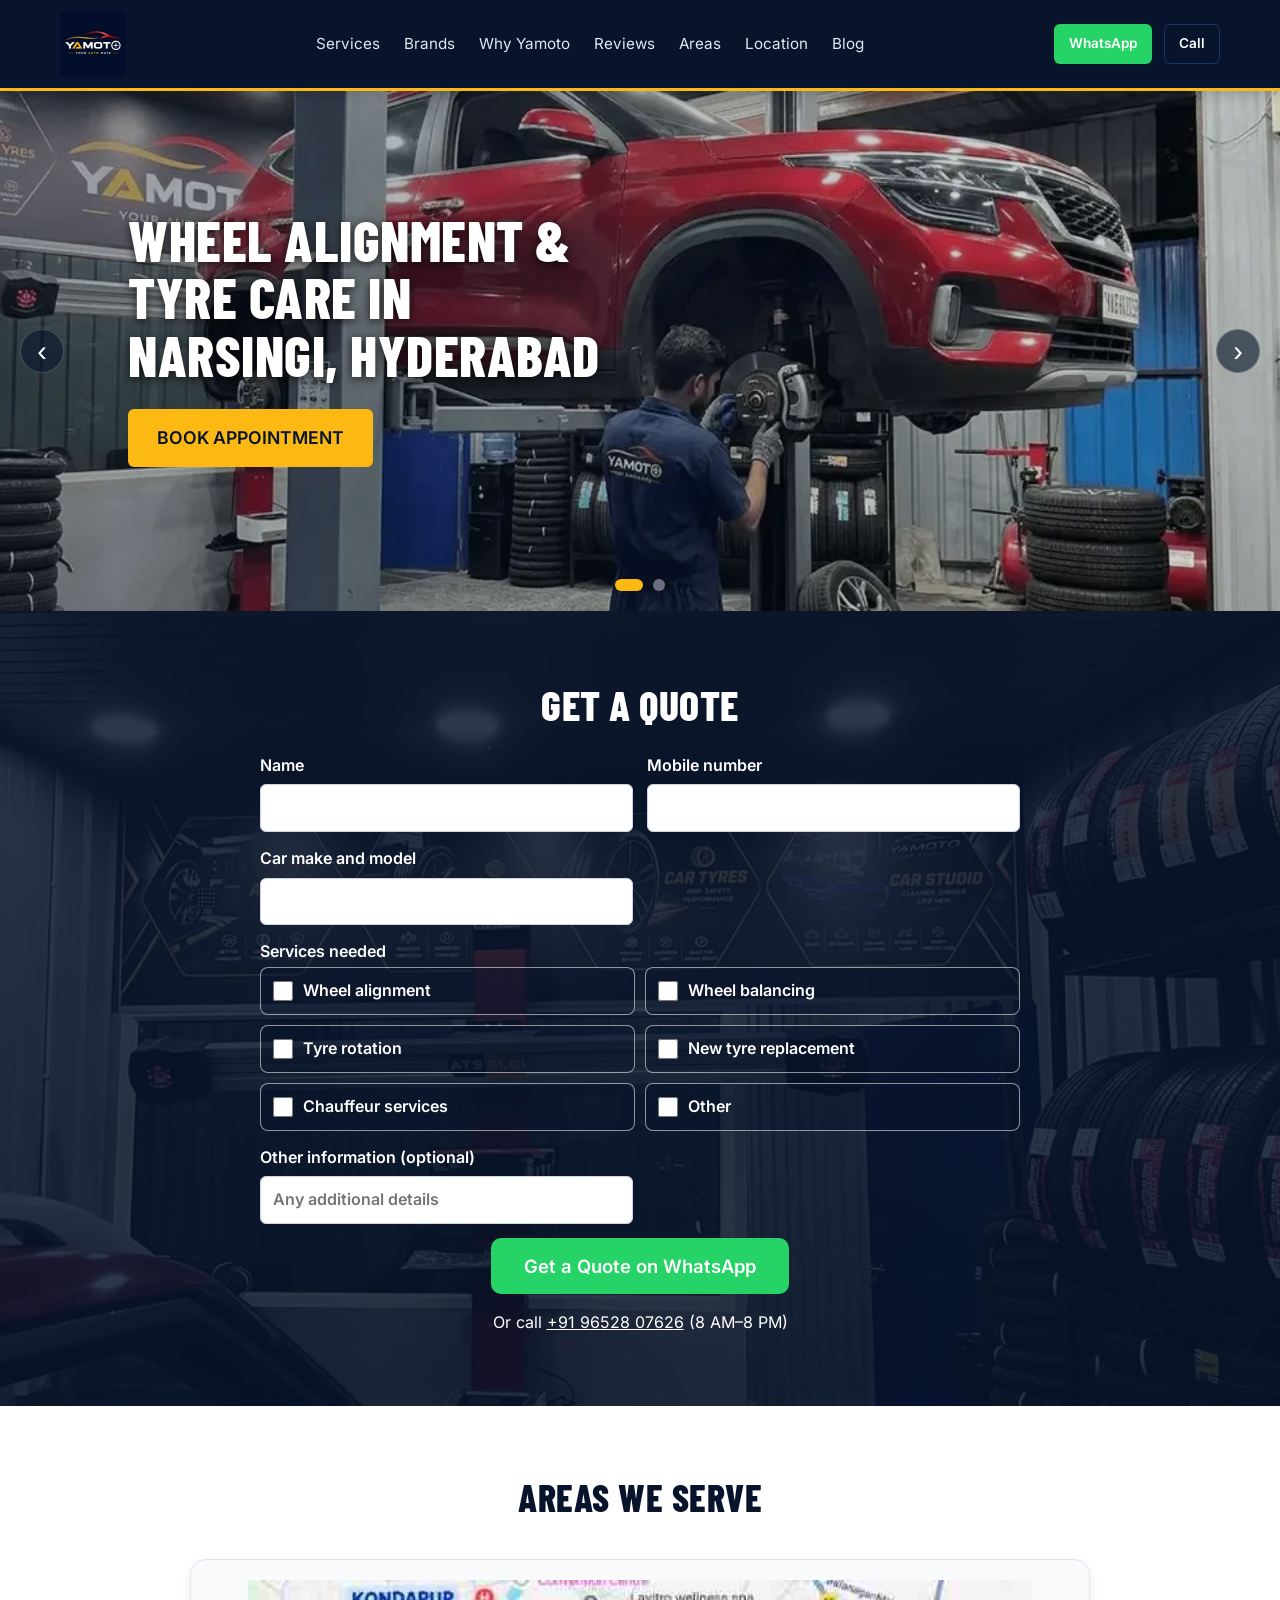
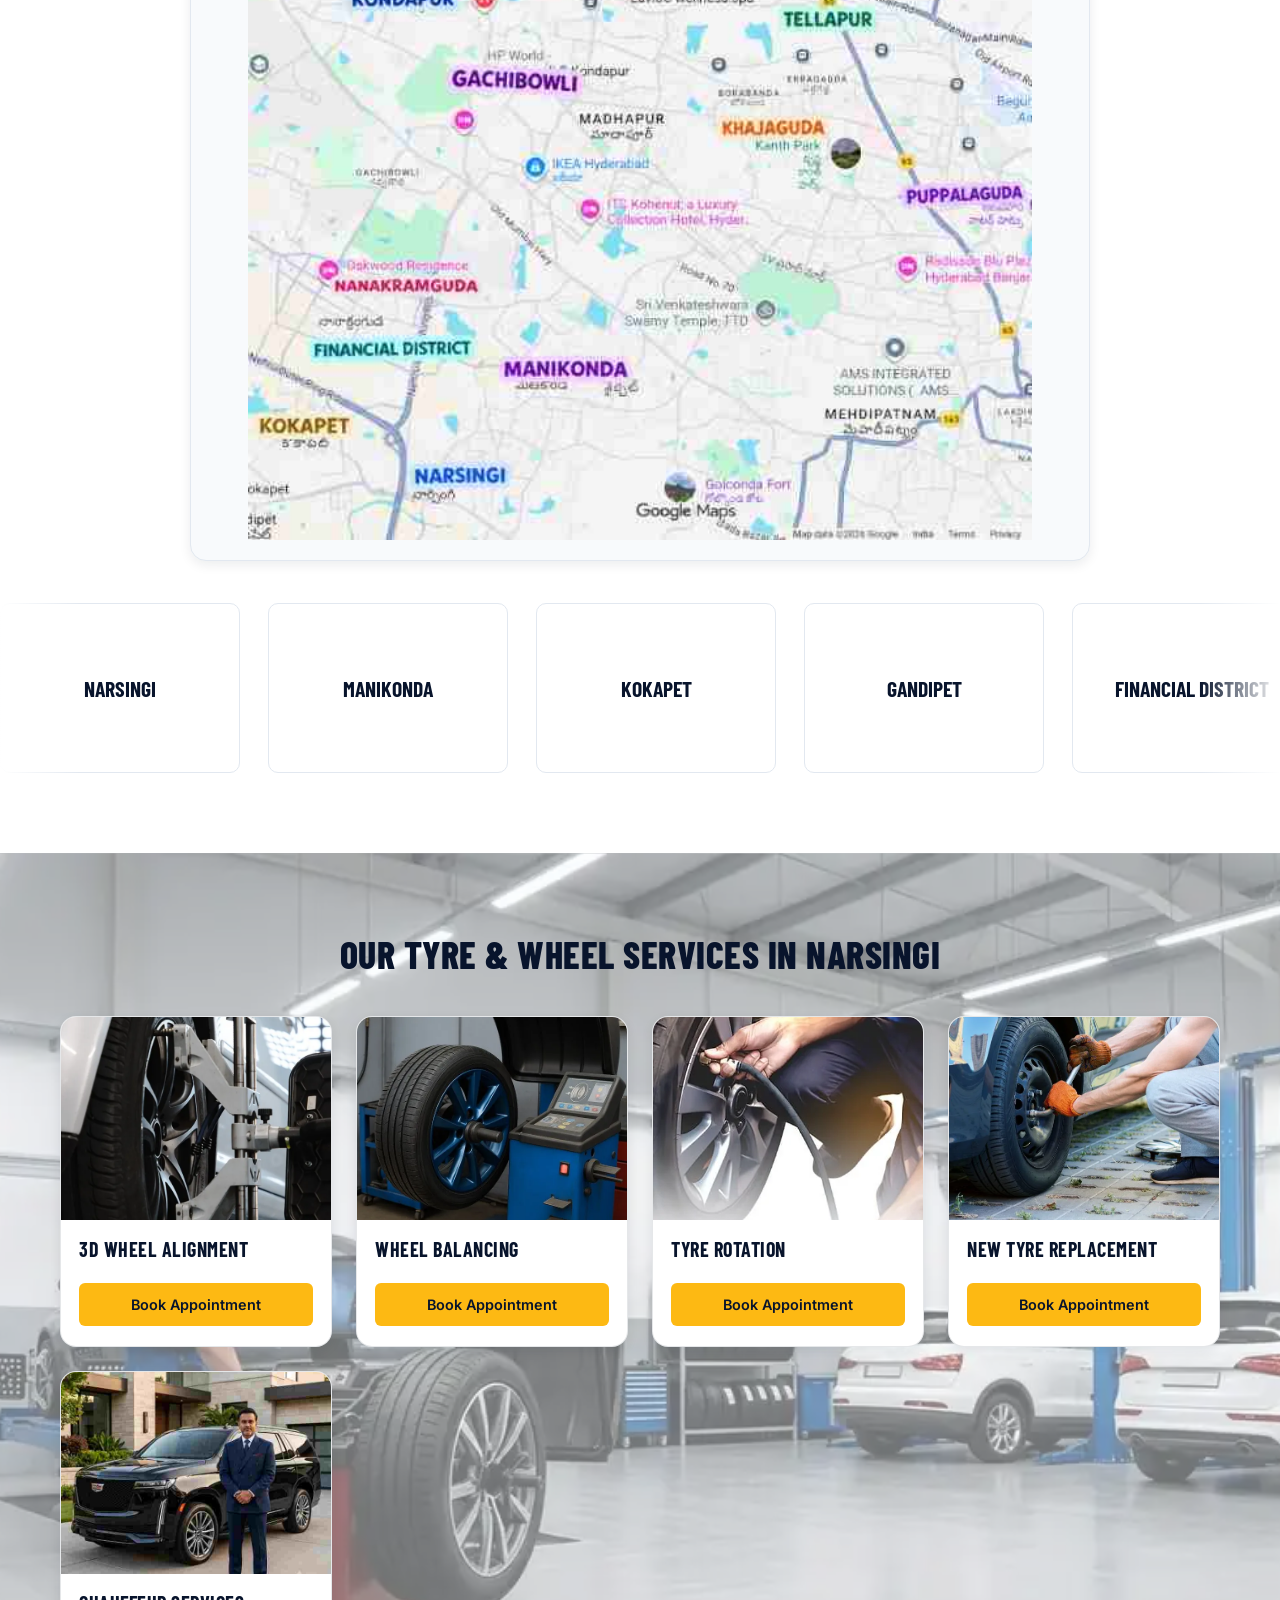
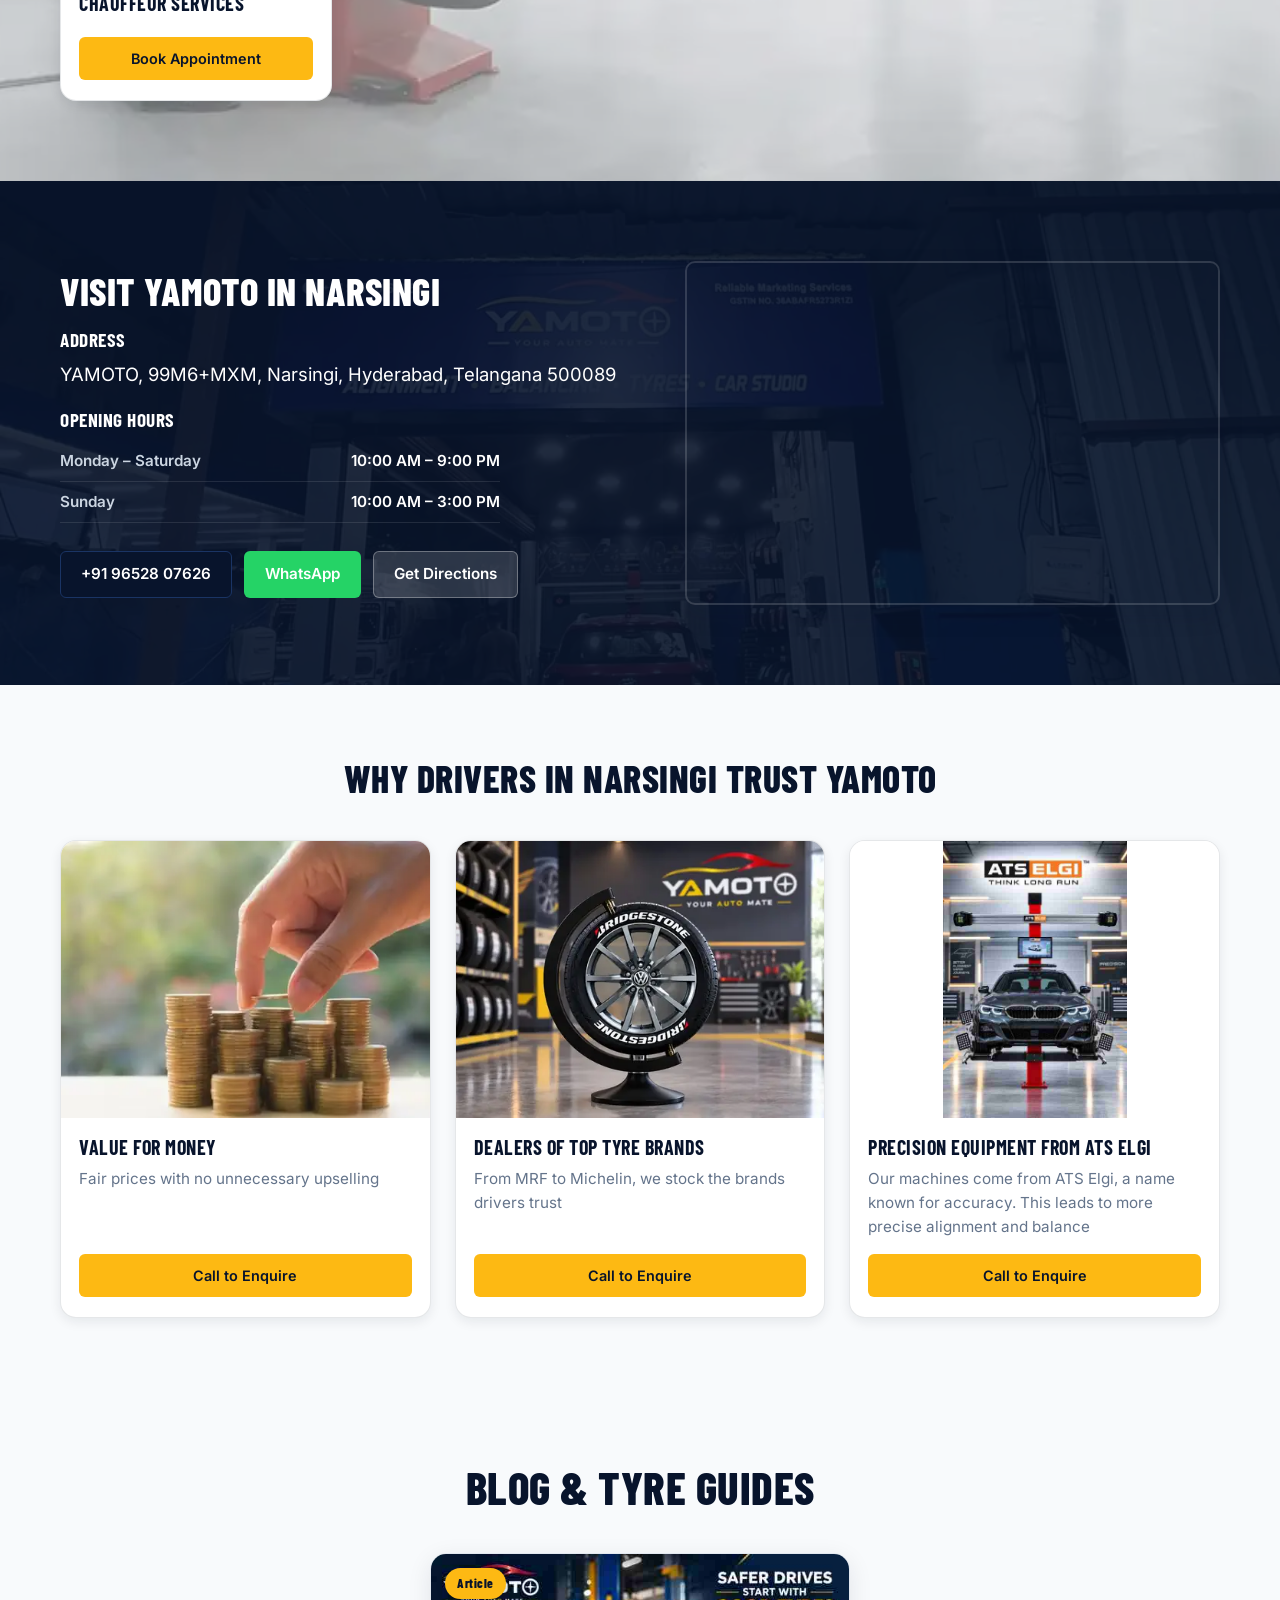
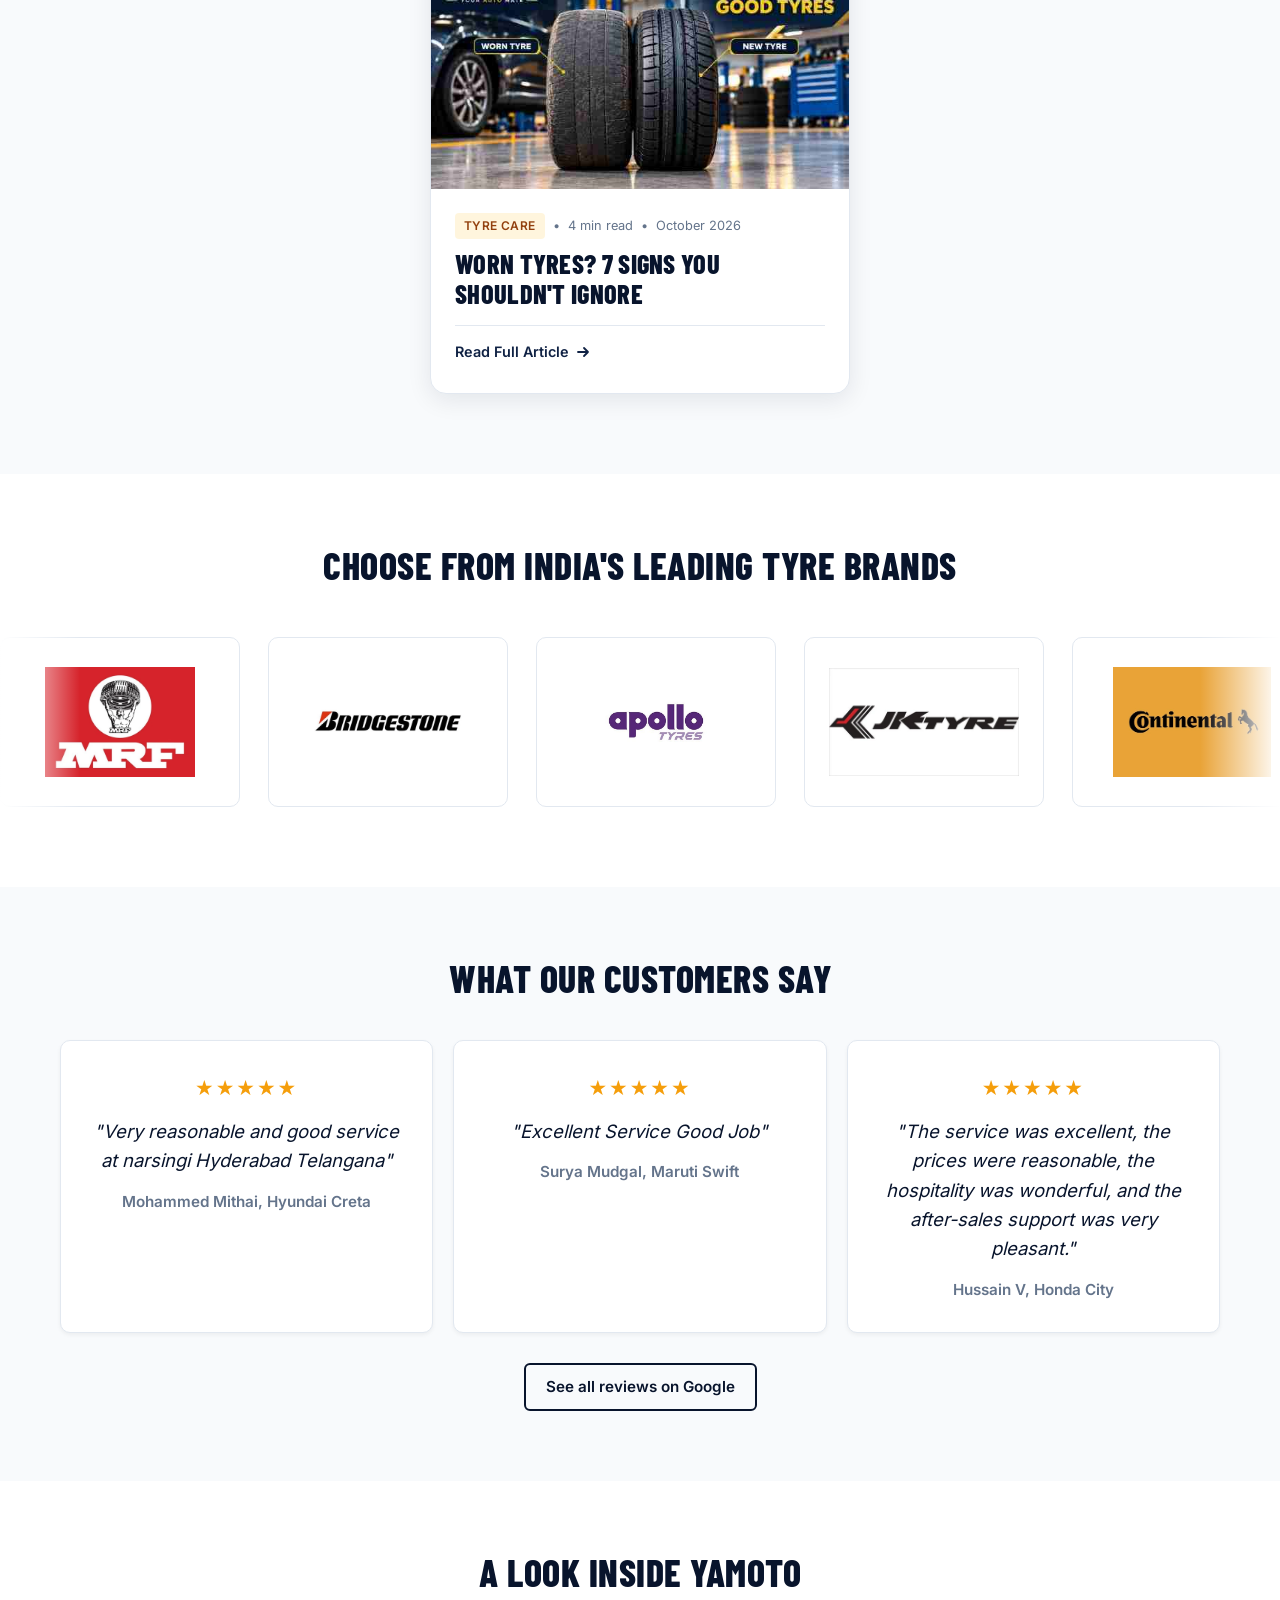
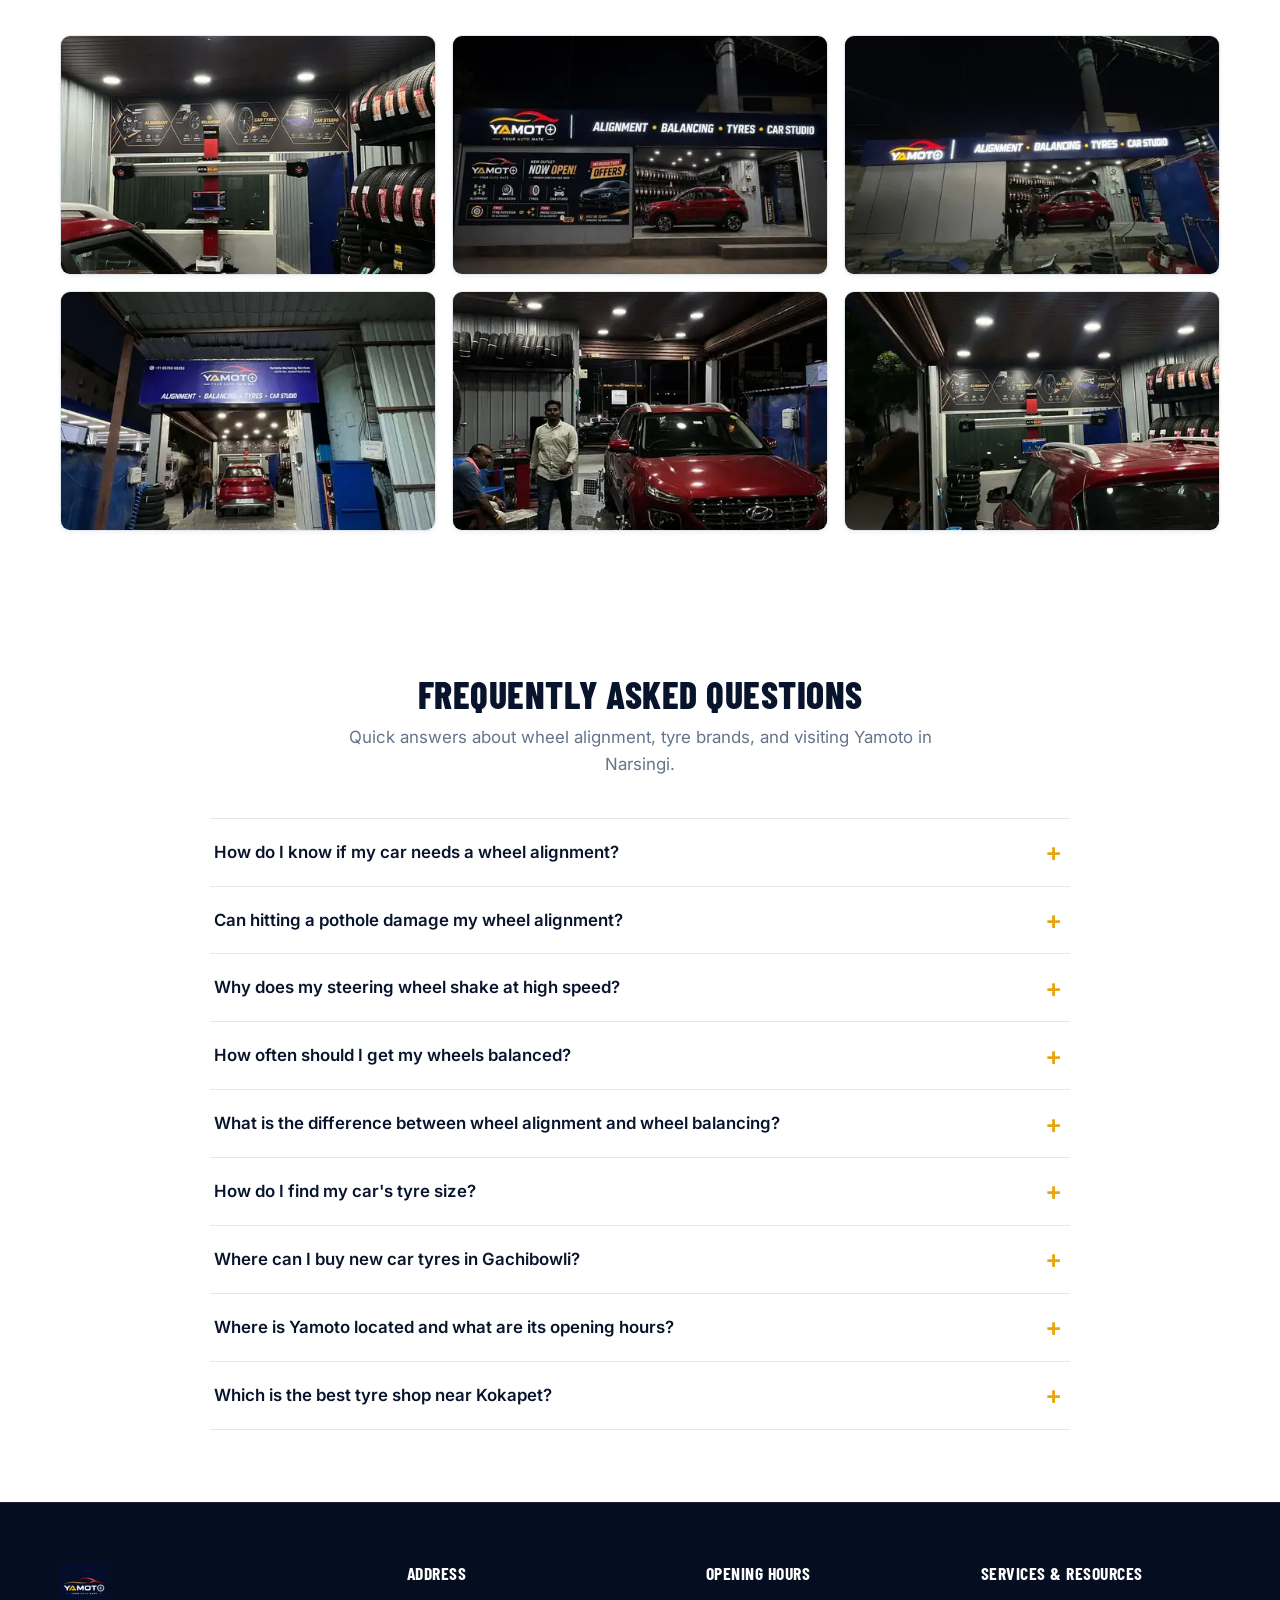
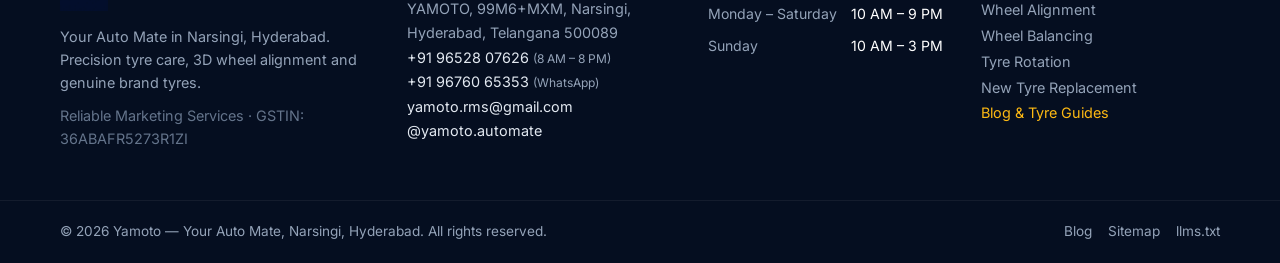
==== commit 675bdaba: "blog page removed" ====
--- a/index.html
+++ b/index.html
@@ -5,7 +5,8 @@
   <meta charset="utf-8">
   <meta name="viewport" content="width=device-width, initial-scale=1">
   <title>Tyre Shop in Narsingi | Wheel Alignment &amp; Balancing | Yamoto</title>
-  <meta name="description" content="ATS ELGI 3D wheel alignment, balancing & genuine tyres. Open Mon–Sat till 9 PM in Narsingi, Hyderabad. Book appointment: +91 96528 07626.">
+  <meta name="description"
+    content="ATS ELGI 3D wheel alignment, balancing & genuine tyres. Open Mon–Sat till 9 PM in Narsingi, Hyderabad. Book appointment: +91 96528 07626.">
   <link rel="canonical" href="https://yamoto.in/">
   <meta name="robots" content="index, follow, max-image-preview:large">
   <meta name="theme-color" content="#08142C">
@@ -18,12 +19,14 @@
   <meta property="og:image:type" content="image/jpeg">
   <meta property="og:image:width" content="1200">
   <meta property="og:image:height" content="630">
-  <meta property="og:image:alt" content="Yamoto tyre shop in Narsingi Hyderabad offering wheel alignment and tyre services">
+  <meta property="og:image:alt"
+    content="Yamoto tyre shop in Narsingi Hyderabad offering wheel alignment and tyre services">
   <meta property="og:site_name" content="Yamoto">
   <meta property="og:locale" content="en_IN">
   <meta name="twitter:card" content="summary_large_image">
   <meta name="twitter:title" content="Tyre Shop in Narsingi | Wheel Alignment & Balancing | Yamoto">
-  <meta name="twitter:description" content="ATS ELGI 3D wheel alignment, balancing & genuine tyres. Open Mon–Sat till 9 PM in Narsingi, Hyderabad.">
+  <meta name="twitter:description"
+    content="ATS ELGI 3D wheel alignment, balancing & genuine tyres. Open Mon–Sat till 9 PM in Narsingi, Hyderabad.">
   <meta name="twitter:image" content="https://yamoto.in/images/og-image.jpg">
   <link rel="icon" href="favicon.ico" sizes="48x48">
   <link rel="icon" type="image/png" sizes="48x48" href="favicon-48x48.png">
@@ -37,99 +40,907 @@
   <!-- Critical above-the-fold CSS inlined to eliminate render-blocking stylesheet -->
   <style>
     /* === FONTS === */
-    @font-face{font-family:'Barlow Condensed';font-style:normal;font-weight:600;font-display:swap;src:url('fonts/barlow-condensed-latin-600-normal.woff2') format('woff2');unicode-range:U+0000-00FF,U+0131,U+0152-0153,U+02BB-02BC,U+02C6,U+02DA,U+02DC,U+0304,U+0308,U+0329,U+2000-206F,U+20AC,U+2122,U+2191,U+2193,U+2212,U+2215,U+FEFF,U+FFFD}
-    @font-face{font-family:'Barlow Condensed';font-style:normal;font-weight:700;font-display:swap;src:url('fonts/barlow-condensed-latin-700-normal.woff2') format('woff2');unicode-range:U+0000-00FF,U+0131,U+0152-0153,U+02BB-02BC,U+02C6,U+02DA,U+02DC,U+0304,U+0308,U+0329,U+2000-206F,U+20AC,U+2122,U+2191,U+2193,U+2212,U+2215,U+FEFF,U+FFFD}
-    @font-face{font-family:'Barlow Condensed';font-style:normal;font-weight:800;font-display:swap;src:url('fonts/barlow-condensed-latin-800-normal.woff2') format('woff2');unicode-range:U+0000-00FF,U+0131,U+0152-0153,U+02BB-02BC,U+02C6,U+02DA,U+02DC,U+0304,U+0308,U+0329,U+2000-206F,U+20AC,U+2122,U+2191,U+2193,U+2212,U+2215,U+FEFF,U+FFFD}
-    @font-face{font-family:'Inter';font-style:normal;font-weight:400;font-display:swap;src:url('fonts/inter-latin-400-normal.woff2') format('woff2');unicode-range:U+0000-00FF,U+0131,U+0152-0153,U+02BB-02BC,U+02C6,U+02DA,U+02DC,U+0304,U+0308,U+0329,U+2000-206F,U+20AC,U+2122,U+2191,U+2193,U+2212,U+2215,U+FEFF,U+FFFD}
-    @font-face{font-family:'Inter';font-style:normal;font-weight:600;font-display:swap;src:url('fonts/inter-latin-600-normal.woff2') format('woff2');unicode-range:U+0000-00FF,U+0131,U+0152-0153,U+02BB-02BC,U+02C6,U+02DA,U+02DC,U+0304,U+0308,U+0329,U+2000-206F,U+20AC,U+2122,U+2191,U+2193,U+2212,U+2215,U+FEFF,U+FFFD}
+    @font-face {
+      font-family: 'Barlow Condensed';
+      font-style: normal;
+      font-weight: 600;
+      font-display: swap;
+      src: url('fonts/barlow-condensed-latin-600-normal.woff2') format('woff2');
+      unicode-range: U+0000-00FF, U+0131, U+0152-0153, U+02BB-02BC, U+02C6, U+02DA, U+02DC, U+0304, U+0308, U+0329, U+2000-206F, U+20AC, U+2122, U+2191, U+2193, U+2212, U+2215, U+FEFF, U+FFFD
+    }
+
+    @font-face {
+      font-family: 'Barlow Condensed';
+      font-style: normal;
+      font-weight: 700;
+      font-display: swap;
+      src: url('fonts/barlow-condensed-latin-700-normal.woff2') format('woff2');
+      unicode-range: U+0000-00FF, U+0131, U+0152-0153, U+02BB-02BC, U+02C6, U+02DA, U+02DC, U+0304, U+0308, U+0329, U+2000-206F, U+20AC, U+2122, U+2191, U+2193, U+2212, U+2215, U+FEFF, U+FFFD
+    }
+
+    @font-face {
+      font-family: 'Barlow Condensed';
+      font-style: normal;
+      font-weight: 800;
+      font-display: swap;
+      src: url('fonts/barlow-condensed-latin-800-normal.woff2') format('woff2');
+      unicode-range: U+0000-00FF, U+0131, U+0152-0153, U+02BB-02BC, U+02C6, U+02DA, U+02DC, U+0304, U+0308, U+0329, U+2000-206F, U+20AC, U+2122, U+2191, U+2193, U+2212, U+2215, U+FEFF, U+FFFD
+    }
+
+    @font-face {
+      font-family: 'Inter';
+      font-style: normal;
+      font-weight: 400;
+      font-display: swap;
+      src: url('fonts/inter-latin-400-normal.woff2') format('woff2');
+      unicode-range: U+0000-00FF, U+0131, U+0152-0153, U+02BB-02BC, U+02C6, U+02DA, U+02DC, U+0304, U+0308, U+0329, U+2000-206F, U+20AC, U+2122, U+2191, U+2193, U+2212, U+2215, U+FEFF, U+FFFD
+    }
+
+    @font-face {
+      font-family: 'Inter';
+      font-style: normal;
+      font-weight: 600;
+      font-display: swap;
+      src: url('fonts/inter-latin-600-normal.woff2') format('woff2');
+      unicode-range: U+0000-00FF, U+0131, U+0152-0153, U+02BB-02BC, U+02C6, U+02DA, U+02DC, U+0304, U+0308, U+0329, U+2000-206F, U+20AC, U+2122, U+2191, U+2193, U+2212, U+2215, U+FEFF, U+FFFD
+    }
+
     /* === DESIGN TOKENS === */
-    :root{--navy-dark:#08142C;--navy-mid:#102244;--navy-light:#1A3464;--yellow-accent:#FDB913;--yellow-hover:#E5A50B;--text-main:#1E293B;--text-muted:#64748B;--bg-light:#F8FAFC;--bg-white:#FFFFFF;--border-color:#E2E8F0;--whatsapp-green:#25D366;--whatsapp-hover:#1EBE5D;--font-base:'Inter',system-ui,-apple-system,sans-serif;--font-heading:'Barlow Condensed',-apple-system,sans-serif;--radius-sm:6px;--radius-md:10px;--radius-lg:16px;--shadow-sm:0 2px 4px rgba(0,0,0,0.05);--shadow-md:0 4px 12px rgba(8,20,44,0.08);--shadow-lg:0 10px 25px rgba(8,20,44,0.12);--transition:all 0.25s ease-in-out}
+    :root {
+      --navy-dark: #08142C;
+      --navy-mid: #102244;
+      --navy-light: #1A3464;
+      --yellow-accent: #FDB913;
+      --yellow-hover: #E5A50B;
+      --text-main: #1E293B;
+      --text-muted: #64748B;
+      --bg-light: #F8FAFC;
+      --bg-white: #FFFFFF;
+      --border-color: #E2E8F0;
+      --whatsapp-green: #25D366;
+      --whatsapp-hover: #1EBE5D;
+      --font-base: 'Inter', system-ui, -apple-system, sans-serif;
+      --font-heading: 'Barlow Condensed', -apple-system, sans-serif;
+      --radius-sm: 6px;
+      --radius-md: 10px;
+      --radius-lg: 16px;
+      --shadow-sm: 0 2px 4px rgba(0, 0, 0, 0.05);
+      --shadow-md: 0 4px 12px rgba(8, 20, 44, 0.08);
+      --shadow-lg: 0 10px 25px rgba(8, 20, 44, 0.12);
+      --transition: all 0.25s ease-in-out
+    }
+
     /* === RESET === */
-    *,*::before,*::after{box-sizing:border-box;margin:0;padding:0}
-    html{scroll-behavior:smooth;font-size:16px}
-    body{font-family:var(--font-base);color:var(--text-main);background-color:var(--bg-light);line-height:1.6;-webkit-font-smoothing:antialiased;padding-bottom:0}
-    @media(max-width:768px){body{padding-bottom:calc(70px + env(safe-area-inset-bottom,0px))}}
-    img{max-width:100%;height:auto;display:block}
-    a{text-decoration:none;color:inherit;transition:var(--transition)}
-    ul{list-style:none}
-    .container{width:100%;max-width:1200px;margin:0 auto;padding:0 20px}
-    h1,h2,h3,h4{font-family:var(--font-heading);text-transform:uppercase;letter-spacing:0.5px;line-height:1.15;color:var(--navy-dark)}
+    *,
+    *::before,
+    *::after {
+      box-sizing: border-box;
+      margin: 0;
+      padding: 0
+    }
+
+    html {
+      scroll-behavior: smooth;
+      font-size: 16px
+    }
+
+    body {
+      font-family: var(--font-base);
+      color: var(--text-main);
+      background-color: var(--bg-light);
+      line-height: 1.6;
+      -webkit-font-smoothing: antialiased;
+      padding-bottom: 0
+    }
+
+    @media(max-width:768px) {
+      body {
+        padding-bottom: calc(70px + env(safe-area-inset-bottom, 0px))
+      }
+    }
+
+    img {
+      max-width: 100%;
+      height: auto;
+      display: block
+    }
+
+    a {
+      text-decoration: none;
+      color: inherit;
+      transition: var(--transition)
+    }
+
+    ul {
+      list-style: none
+    }
+
+    .container {
+      width: 100%;
+      max-width: 1200px;
+      margin: 0 auto;
+      padding: 0 20px
+    }
+
+    h1,
+    h2,
+    h3,
+    h4 {
+      font-family: var(--font-heading);
+      text-transform: uppercase;
+      letter-spacing: 0.5px;
+      line-height: 1.15;
+      color: var(--navy-dark)
+    }
+
     /* === BUTTONS (visible in hero) === */
-    .btn{display:inline-flex;align-items:center;justify-content:center;gap:8px;font-family:var(--font-base);font-weight:600;font-size:0.95rem;padding:10px 20px;border-radius:var(--radius-sm);border:1px solid transparent;cursor:pointer;transition:var(--transition);text-align:center}
-    .btn-primary{background-color:var(--yellow-accent);color:var(--navy-dark);box-shadow:0 4px 15px rgba(0,0,0,0.3)}
-    .btn-primary:hover{background-color:var(--yellow-hover);transform:translateY(-1px);box-shadow:0 6px 20px rgba(0,0,0,0.4)}
-    .btn-whatsapp{background-color:var(--whatsapp-green);color:#fff}
-    .btn-call{background-color:var(--navy-dark);color:#fff;border:1px solid var(--navy-light)}
-    .btn-lg{padding:14px 28px;font-size:1.1rem}
-    .hero .btn,.hero .btn:hover,.hero .btn:focus-visible{box-shadow:none;text-shadow:none;transform:none}
+    .btn {
+      display: inline-flex;
+      align-items: center;
+      justify-content: center;
+      gap: 8px;
+      font-family: var(--font-base);
+      font-weight: 600;
+      font-size: 0.95rem;
+      padding: 10px 20px;
+      border-radius: var(--radius-sm);
+      border: 1px solid transparent;
+      cursor: pointer;
+      transition: var(--transition);
+      text-align: center
+    }
+
+    .btn-primary {
+      background-color: var(--yellow-accent);
+      color: var(--navy-dark);
+      box-shadow: 0 4px 15px rgba(0, 0, 0, 0.3)
+    }
+
+    .btn-primary:hover {
+      background-color: var(--yellow-hover);
+      transform: translateY(-1px);
+      box-shadow: 0 6px 20px rgba(0, 0, 0, 0.4)
+    }
+
+    .btn-whatsapp {
+      background-color: var(--whatsapp-green);
+      color: #fff
+    }
+
+    .btn-call {
+      background-color: var(--navy-dark);
+      color: #fff;
+      border: 1px solid var(--navy-light)
+    }
+
+    .btn-lg {
+      padding: 14px 28px;
+      font-size: 1.1rem
+    }
+
+    .hero .btn,
+    .hero .btn:hover,
+    .hero .btn:focus-visible {
+      box-shadow: none;
+      text-shadow: none;
+      transform: none
+    }
+
     /* === HEADER === */
-    .site-header{position:sticky;top:0;z-index:1000;background-color:var(--navy-dark);border-bottom:3px solid var(--yellow-accent);box-shadow:0 4px 15px rgba(0,0,0,0.2)}
-    .header-inner{display:flex;align-items:center;justify-content:space-between;height:88px}
-    .logo-link{display:flex;align-items:center}
-    .logo-img{height:66px;width:auto;object-fit:contain}
-    .main-nav{display:none}
-    @media(min-width:992px){.main-nav{display:block}}
-    .nav-list{display:flex;gap:24px}
-    .nav-list a{color:#E2E8F0;font-size:0.95rem;font-weight:500;padding:6px 0;position:relative}
-    .nav-list a:hover{color:var(--yellow-accent)}
-    .header-actions{display:flex;align-items:center;gap:12px}
-    .header-btn{display:none}
-    @media(min-width:640px){.header-btn{display:inline-flex;padding:8px 14px;font-size:0.85rem}}
-    .hamburger{display:flex;flex-direction:column;justify-content:space-around;width:28px;height:24px;background:transparent;border:none;cursor:pointer;padding:0}
-    @media(min-width:992px){.hamburger{display:none}}
-    .hamburger span{width:100%;height:3px;background-color:#fff;border-radius:2px;transition:var(--transition)}
-    .mobile-nav{display:none;background-color:var(--navy-mid);border-top:1px solid var(--navy-light);padding:20px}
-    .mobile-nav.open{display:block}
-    .mobile-nav ul{display:flex;flex-direction:column;gap:14px}
-    .mobile-nav-link{color:#fff;font-size:1.05rem;font-weight:500;display:block;padding:6px 0}
+    .site-header {
+      position: sticky;
+      top: 0;
+      z-index: 1000;
+      background-color: var(--navy-dark);
+      border-bottom: 3px solid var(--yellow-accent);
+      box-shadow: 0 4px 15px rgba(0, 0, 0, 0.2)
+    }
+
+    .header-inner {
+      display: flex;
+      align-items: center;
+      justify-content: space-between;
+      height: 88px
+    }
+
+    .logo-link {
+      display: flex;
+      align-items: center
+    }
+
+    .logo-img {
+      height: 66px;
+      width: auto;
+      object-fit: contain
+    }
+
+    .main-nav {
+      display: none
+    }
+
+    @media(min-width:992px) {
+      .main-nav {
+        display: block
+      }
+    }
+
+    .nav-list {
+      display: flex;
+      gap: 24px
+    }
+
+    .nav-list a {
+      color: #E2E8F0;
+      font-size: 0.95rem;
+      font-weight: 500;
+      padding: 6px 0;
+      position: relative
+    }
+
+    .nav-list a:hover {
+      color: var(--yellow-accent)
+    }
+
+    .header-actions {
+      display: flex;
+      align-items: center;
+      gap: 12px
+    }
+
+    .header-btn {
+      display: none
+    }
+
+    @media(min-width:640px) {
+      .header-btn {
+        display: inline-flex;
+        padding: 8px 14px;
+        font-size: 0.85rem
+      }
+    }
+
+    .hamburger {
+      display: flex;
+      flex-direction: column;
+      justify-content: space-around;
+      width: 28px;
+      height: 24px;
+      background: transparent;
+      border: none;
+      cursor: pointer;
+      padding: 0
+    }
+
+    @media(min-width:992px) {
+      .hamburger {
+        display: none
+      }
+    }
+
+    .hamburger span {
+      width: 100%;
+      height: 3px;
+      background-color: #fff;
+      border-radius: 2px;
+      transition: var(--transition)
+    }
+
+    .mobile-nav {
+      display: none;
+      background-color: var(--navy-mid);
+      border-top: 1px solid var(--navy-light);
+      padding: 20px
+    }
+
+    .mobile-nav.open {
+      display: block
+    }
+
+    .mobile-nav ul {
+      display: flex;
+      flex-direction: column;
+      gap: 14px
+    }
+
+    .mobile-nav-link {
+      color: #fff;
+      font-size: 1.05rem;
+      font-weight: 500;
+      display: block;
+      padding: 6px 0
+    }
+
     /* === HERO === */
-    .hero{position:relative;min-height:520px;background-color:var(--navy-dark);overflow:hidden}
-    .hero::before{content:'';position:absolute;bottom:0;left:0;right:0;height:50%;background:linear-gradient(to top,rgba(8,20,44,0.5) 0%,rgba(8,20,44,0.15) 50%,transparent 100%);z-index:1;pointer-events:none}
-    .hero-slide{position:absolute;inset:0;background-size:cover;background-position:center;display:flex;align-items:center;opacity:0;visibility:hidden;transition:opacity 0.8s ease,visibility 0.8s}
-    .hero-slide.active{opacity:1;visibility:visible;position:relative;min-height:520px}
-    .hero-content{position:relative;z-index:2;color:#fff;padding:40px 20px;max-width:1180px;width:100%;text-shadow:2px 2px 8px rgba(0,0,0,0.8)}
-    .hero h1{max-width:560px;font-size:clamp(1.9rem,3.1vw,2.65rem);font-weight:800;line-height:1.1;color:#fff;margin-bottom:16px;text-shadow:2px 2px 8px rgba(0,0,0,0.8)}
-    .hero-ctas{display:flex;flex-wrap:wrap;gap:14px}
-    .hero-indicators{position:absolute;bottom:20px;left:50%;transform:translateX(-50%);display:flex;gap:10px;z-index:10}
-    .indicator{width:12px;height:12px;border-radius:50%;background:rgba(255,255,255,0.4);border:none;cursor:pointer;transition:var(--transition)}
-    .indicator.active{background:var(--yellow-accent);width:28px;border-radius:6px}
-    .hero-arrow{position:absolute;top:50%;transform:translateY(-50%);background:rgba(8,20,44,0.6);color:#fff;border:1px solid rgba(255,255,255,0.2);width:44px;height:44px;border-radius:50%;font-size:1.8rem;display:flex;align-items:center;justify-content:center;cursor:pointer;z-index:10;transition:var(--transition)}
-    .hero-prev{left:20px}
-    .hero-next{right:20px}
-    @media(max-width:640px){.hero-arrow{display:none}}
-    .hero-slide--offer,.hero-slide--service{background:var(--navy-dark)}
-    .offer-layout{position:relative;display:flex;align-items:center;width:100%;min-height:520px;overflow:hidden}
-    .hero-content--split{position:relative;z-index:3;display:flex;flex-direction:column;align-items:flex-start;justify-content:center;gap:26px;max-width:680px;padding:48px 24px 72px clamp(64px,10vw,150px);text-shadow:0 2px 10px rgba(0,0,0,0.7)}
-    .hero-content--split h1{max-width:13em;margin:0;font-size:clamp(2.6rem,5vw,4.4rem);line-height:1.02;text-shadow:0 2px 10px rgba(0,0,0,0.75)}
-    .offer-layout__media{position:absolute;inset:0;width:100%;height:100%;z-index:1}
-    .offer-layout__media img{position:absolute;inset:0;width:100%;height:100%;object-fit:cover;object-position:70% center}
-    .offer-layout__media::after{content:'';position:absolute;inset:0;background:linear-gradient(90deg,rgba(8,20,44,0.4) 0%,rgba(8,20,44,0.25) 55%,rgba(8,20,44,0.1) 100%);z-index:2;pointer-events:none}
-    .hero-slide--service .hero-content--split h1{max-width:11em;font-size:clamp(2.3rem,4.4vw,3.9rem);text-wrap:balance}
-    @media(max-width:768px){.offer-layout{min-height:480px;display:flex;align-items:center}.offer-layout__media{position:absolute;inset:0;width:100%;height:100%;min-height:0;clip-path:none;order:unset}.offer-layout__media img{object-position:center}.offer-layout__media::after{background:linear-gradient(180deg,rgba(8,20,44,0.2) 0%,rgba(8,20,44,0.35) 42%,rgba(8,20,44,0.45) 100%)}.hero-content--split{position:relative;z-index:3;width:100%;gap:20px;padding:36px 20px 60px}.hero-content--split h1{max-width:100%;font-size:clamp(2.3rem,10.5vw,3rem)}.hero-slide--service .hero-content--split h1{max-width:100%;font-size:clamp(2rem,9vw,2.6rem)}}
+    .hero {
+      position: relative;
+      min-height: 520px;
+      background-color: var(--navy-dark);
+      overflow: hidden
+    }
+
+    .hero::before {
+      content: '';
+      position: absolute;
+      bottom: 0;
+      left: 0;
+      right: 0;
+      height: 50%;
+      background: linear-gradient(to top, rgba(8, 20, 44, 0.5) 0%, rgba(8, 20, 44, 0.15) 50%, transparent 100%);
+      z-index: 1;
+      pointer-events: none
+    }
+
+    .hero-slide {
+      position: absolute;
+      inset: 0;
+      background-size: cover;
+      background-position: center;
+      display: flex;
+      align-items: center;
+      opacity: 0;
+      visibility: hidden;
+      transition: opacity 0.8s ease, visibility 0.8s
+    }
+
+    .hero-slide.active {
+      opacity: 1;
+      visibility: visible;
+      position: relative;
+      min-height: 520px
+    }
+
+    .hero-content {
+      position: relative;
+      z-index: 2;
+      color: #fff;
+      padding: 40px 20px;
+      max-width: 1180px;
+      width: 100%;
+      text-shadow: 2px 2px 8px rgba(0, 0, 0, 0.8)
+    }
+
+    .hero h1 {
+      max-width: 560px;
+      font-size: clamp(1.9rem, 3.1vw, 2.65rem);
+      font-weight: 800;
+      line-height: 1.1;
+      color: #fff;
+      margin-bottom: 16px;
+      text-shadow: 2px 2px 8px rgba(0, 0, 0, 0.8)
+    }
+
+    .hero-ctas {
+      display: flex;
+      flex-wrap: wrap;
+      gap: 14px
+    }
+
+    .hero-indicators {
+      position: absolute;
+      bottom: 20px;
+      left: 50%;
+      transform: translateX(-50%);
+      display: flex;
+      gap: 10px;
+      z-index: 10
+    }
+
+    .indicator {
+      width: 12px;
+      height: 12px;
+      border-radius: 50%;
+      background: rgba(255, 255, 255, 0.4);
+      border: none;
+      cursor: pointer;
+      transition: var(--transition)
+    }
+
+    .indicator.active {
+      background: var(--yellow-accent);
+      width: 28px;
+      border-radius: 6px
+    }
+
+    .hero-arrow {
+      position: absolute;
+      top: 50%;
+      transform: translateY(-50%);
+      background: rgba(8, 20, 44, 0.6);
+      color: #fff;
+      border: 1px solid rgba(255, 255, 255, 0.2);
+      width: 44px;
+      height: 44px;
+      border-radius: 50%;
+      font-size: 1.8rem;
+      display: flex;
+      align-items: center;
+      justify-content: center;
+      cursor: pointer;
+      z-index: 10;
+      transition: var(--transition)
+    }
+
+    .hero-prev {
+      left: 20px
+    }
+
+    .hero-next {
+      right: 20px
+    }
+
+    @media(max-width:640px) {
+      .hero-arrow {
+        display: none
+      }
+    }
+
+    .hero-slide--offer,
+    .hero-slide--service {
+      background: var(--navy-dark)
+    }
+
+    .offer-layout {
+      position: relative;
+      display: flex;
+      align-items: center;
+      width: 100%;
+      min-height: 520px;
+      overflow: hidden
+    }
+
+    .hero-content--split {
+      position: relative;
+      z-index: 3;
+      display: flex;
+      flex-direction: column;
+      align-items: flex-start;
+      justify-content: center;
+      gap: 26px;
+      max-width: 680px;
+      padding: 48px 24px 72px clamp(64px, 10vw, 150px);
+      text-shadow: 0 2px 10px rgba(0, 0, 0, 0.7)
+    }
+
+    .hero-content--split h1 {
+      max-width: 13em;
+      margin: 0;
+      font-size: clamp(2.6rem, 5vw, 4.4rem);
+      line-height: 1.02;
+      text-shadow: 0 2px 10px rgba(0, 0, 0, 0.75)
+    }
+
+    .offer-layout__media {
+      position: absolute;
+      inset: 0;
+      width: 100%;
+      height: 100%;
+      z-index: 1
+    }
+
+    .offer-layout__media img {
+      position: absolute;
+      inset: 0;
+      width: 100%;
+      height: 100%;
+      object-fit: cover;
+      object-position: 70% center
+    }
+
+    .offer-layout__media::after {
+      content: '';
+      position: absolute;
+      inset: 0;
+      background: linear-gradient(90deg, rgba(8, 20, 44, 0.4) 0%, rgba(8, 20, 44, 0.25) 55%, rgba(8, 20, 44, 0.1) 100%);
+      z-index: 2;
+      pointer-events: none
+    }
+
+    .hero-slide--service .hero-content--split h1 {
+      max-width: 11em;
+      font-size: clamp(2.3rem, 4.4vw, 3.9rem);
+      text-wrap: balance
+    }
+
+    @media(max-width:768px) {
+      .offer-layout {
+        min-height: 480px;
+        display: flex;
+        align-items: center
+      }
+
+      .offer-layout__media {
+        position: absolute;
+        inset: 0;
+        width: 100%;
+        height: 100%;
+        min-height: 0;
+        clip-path: none;
+        order: unset
+      }
+
+      .offer-layout__media img {
+        object-position: center
+      }
+
+      .offer-layout__media::after {
+        background: linear-gradient(180deg, rgba(8, 20, 44, 0.2) 0%, rgba(8, 20, 44, 0.35) 42%, rgba(8, 20, 44, 0.45) 100%)
+      }
+
+      .hero-content--split {
+        position: relative;
+        z-index: 3;
+        width: 100%;
+        gap: 20px;
+        padding: 36px 20px 60px
+      }
+
+      .hero-content--split h1 {
+        max-width: 100%;
+        font-size: clamp(2.3rem, 10.5vw, 3rem)
+      }
+
+      .hero-slide--service .hero-content--split h1 {
+        max-width: 100%;
+        font-size: clamp(2rem, 9vw, 2.6rem)
+      }
+    }
+
     /* === MOBILE BAR (always visible on mobile) === */
-    .mobile-bar{display:none;position:fixed;bottom:0;left:0;right:0;background-color:var(--navy-dark);border-top:2px solid var(--yellow-accent);z-index:999;padding:8px 12px;box-shadow:0 -4px 15px rgba(0,0,0,0.25)}
-    @media(max-width:768px){.mobile-bar{display:flex;justify-content:space-around;gap:8px}}
-    .mobile-bar-btn{display:flex;flex-direction:column;align-items:center;justify-content:center;flex:1;padding:6px 4px;border-radius:var(--radius-sm);color:#fff;font-size:0.78rem;font-weight:600;text-align:center}
-    .mobile-bar-btn.call{background-color:var(--navy-mid);border:1px solid var(--navy-light)}
-    .mobile-bar-btn.whatsapp{background-color:var(--whatsapp-green);color:#fff}
-    .mobile-bar-btn.directions{background-color:var(--yellow-accent);color:var(--navy-dark)}
-    @media(max-width:640px){.header-inner{height:auto;min-height:78px}.logo-img{height:clamp(54px,17vw,64px);max-width:min(48vw,190px)}.hamburger{width:44px;height:44px;padding:10px 8px}.hero,.hero-slide.active{min-height:500px}.hero h1{max-width:100%;font-size:clamp(1.75rem,7.2vw,2rem);line-height:1.12}.hero-ctas .btn{min-height:48px}.mobile-bar{padding-bottom:calc(8px + env(safe-area-inset-bottom,0px))}.mobile-bar-btn{min-height:44px;font-size:0.75rem}}
+    .mobile-bar {
+      display: none;
+      position: fixed;
+      bottom: 0;
+      left: 0;
+      right: 0;
+      background-color: var(--navy-dark);
+      border-top: 2px solid var(--yellow-accent);
+      z-index: 999;
+      padding: 8px 12px;
+      box-shadow: 0 -4px 15px rgba(0, 0, 0, 0.25)
+    }
+
+    @media(max-width:768px) {
+      .mobile-bar {
+        display: flex;
+        justify-content: space-around;
+        gap: 8px
+      }
+    }
+
+    .mobile-bar-btn {
+      display: flex;
+      flex-direction: column;
+      align-items: center;
+      justify-content: center;
+      flex: 1;
+      padding: 6px 4px;
+      border-radius: var(--radius-sm);
+      color: #fff;
+      font-size: 0.78rem;
+      font-weight: 600;
+      text-align: center
+    }
+
+    .mobile-bar-btn.call {
+      background-color: var(--navy-mid);
+      border: 1px solid var(--navy-light)
+    }
+
+    .mobile-bar-btn.whatsapp {
+      background-color: var(--whatsapp-green);
+      color: #fff
+    }
+
+    .mobile-bar-btn.directions {
+      background-color: var(--yellow-accent);
+      color: var(--navy-dark)
+    }
+
+    @media(max-width:640px) {
+      .header-inner {
+        height: auto;
+        min-height: 78px
+      }
+
+      .logo-img {
+        height: clamp(54px, 17vw, 64px);
+        max-width: min(48vw, 190px)
+      }
+
+      .hamburger {
+        width: 44px;
+        height: 44px;
+        padding: 10px 8px
+      }
+
+      .hero,
+      .hero-slide.active {
+        min-height: 500px
+      }
+
+      .hero h1 {
+        max-width: 100%;
+        font-size: clamp(1.75rem, 7.2vw, 2rem);
+        line-height: 1.12
+      }
+
+      .hero-ctas .btn {
+        min-height: 48px
+      }
+
+      .mobile-bar {
+        padding-bottom: calc(8px + env(safe-area-inset-bottom, 0px))
+      }
+
+      .mobile-bar-btn {
+        min-height: 44px;
+        font-size: 0.75rem
+      }
+    }
   </style>
   <!-- Full stylesheet loads non-blocking after first paint -->
   <link rel="stylesheet" href="css/style.min.css" media="print" onload="this.media='all'">
-  <noscript><link rel="stylesheet" href="css/style.min.css"></noscript>
-  <noscript><style>.contact-cta-inner{background-image:url('images/bg-quote.webp')}.services-bg{background-image:url('images/bg-services.webp')}.location-bg{background-image:url('images/bg-location.webp')}</style></noscript>
+  <noscript>
+    <link rel="stylesheet" href="css/style.min.css">
+  </noscript>
+  <noscript>
+    <style>
+      .contact-cta-inner {
+        background-image: url('images/bg-quote.webp')
+      }
+
+      .services-bg {
+        background-image: url('images/bg-services.webp')
+      }
+
+      .location-bg {
+        background-image: url('images/bg-location.webp')
+      }
+    </style>
+  </noscript>
   <style>
-    .quote-form .service-options{grid-column:1/-1;min-width:0;border:0;padding:0;margin:0;display:grid;grid-template-columns:repeat(2,minmax(0,1fr));gap:10px}
-    .quote-form .service-options legend{grid-column:1/-1;margin-bottom:2px;font-weight:600}
-    .quote-form .service-options legend span{font-weight:400;opacity:.9}
-    .quote-form .service-options label{display:flex;align-items:center;gap:10px;min-height:48px;padding:10px 12px;border:1px solid rgba(255,255,255,.55);border-radius:8px;background:rgba(8,20,44,.42);cursor:pointer;line-height:1.3}
-    .quote-form .service-options label:has(input:checked){border-color:#FDB913;background:rgba(253,185,19,.18)}
-    .quote-form .service-options input{flex:0 0 20px;width:20px;height:20px;min-height:20px;margin:0;accent-color:#FDB913;cursor:pointer}
-    .areas-map{width:100%;max-width:900px;margin:0 auto 32px;padding:clamp(10px,2vw,20px);overflow:hidden;border:1px solid var(--border-color);border-radius:var(--radius-lg);background:#f8fafc;box-shadow:var(--shadow-md)}
-    .areas-map img{width:100%;height:auto;max-height:560px;margin:0 auto;object-fit:contain;object-position:center;border-radius:var(--radius-md)}
-    @media(max-width:600px){.quote-form .service-options{grid-template-columns:1fr}.areas-map{margin-bottom:24px}}
-    @media(max-width:380px){.quote-form .service-options label{font-size:.92rem}}
+    .quote-form .service-options {
+      grid-column: 1/-1;
+      min-width: 0;
+      border: 0;
+      padding: 0;
+      margin: 0;
+      display: grid;
+      grid-template-columns: repeat(2, minmax(0, 1fr));
+      gap: 10px
+    }
+
+    .quote-form .service-options legend {
+      grid-column: 1/-1;
+      margin-bottom: 2px;
+      font-weight: 600
+    }
+
+    .quote-form .service-options legend span {
+      font-weight: 400;
+      opacity: .9
+    }
+
+    .quote-form .service-options label {
+      display: flex;
+      align-items: center;
+      gap: 10px;
+      min-height: 48px;
+      padding: 10px 12px;
+      border: 1px solid rgba(255, 255, 255, .55);
+      border-radius: 8px;
+      background: rgba(8, 20, 44, .42);
+      cursor: pointer;
+      line-height: 1.3
+    }
+
+    .quote-form .service-options label:has(input:checked) {
+      border-color: #FDB913;
+      background: rgba(253, 185, 19, .18)
+    }
+
+    .quote-form .service-options input {
+      flex: 0 0 20px;
+      width: 20px;
+      height: 20px;
+      min-height: 20px;
+      margin: 0;
+      accent-color: #FDB913;
+      cursor: pointer
+    }
+
+    .areas-map {
+      width: 100%;
+      max-width: 900px;
+      margin: 0 auto 32px;
+      padding: clamp(10px, 2vw, 20px);
+      overflow: hidden;
+      border: 1px solid var(--border-color);
+      border-radius: var(--radius-lg);
+      background: #f8fafc;
+      box-shadow: var(--shadow-md)
+    }
+
+    .areas-map img {
+      width: 100%;
+      height: auto;
+      max-height: 560px;
+      margin: 0 auto;
+      object-fit: contain;
+      object-position: center;
+      border-radius: var(--radius-md)
+    }
+
+    @media(max-width:600px) {
+      .quote-form .service-options {
+        grid-template-columns: 1fr
+      }
+
+      .areas-map {
+        margin-bottom: 24px
+      }
+    }
+
+    @media(max-width:380px) {
+      .quote-form .service-options label {
+        font-size: .92rem
+      }
+    }
+
+    /* === BLOG SECTION === */
+    .blog-section-home {
+      padding: 72px 0 80px;
+      background: #F8FAFC
+    }
+
+    .blog-section-home .section-head {
+      text-align: center;
+      margin-bottom: 40px
+    }
+
+    .blog-section-home .section-head h2 {
+      font-size: clamp(2rem, 4vw, 2.8rem);
+      color: var(--navy-dark)
+    }
+
+    .blog-section-home .section-head p {
+      margin-top: 10px;
+      font-size: 1.05rem;
+      color: #64748B;
+      max-width: 560px;
+      margin-left: auto;
+      margin-right: auto
+    }
+
+    .blog-cards-row {
+      display: flex;
+      flex-wrap: wrap;
+      justify-content: center;
+      gap: 32px
+    }
+
+    .blog-post-card {
+      display: block;
+      width: 100%;
+      max-width: 420px;
+      background: #fff;
+      border-radius: 16px;
+      overflow: hidden;
+      border: 1px solid #E2E8F0;
+      box-shadow: 0 6px 24px rgba(8, 20, 44, 0.09);
+      text-decoration: none;
+      color: inherit;
+      transition: transform 0.25s ease, box-shadow 0.25s ease;
+      cursor: pointer
+    }
+
+    .blog-post-card:hover {
+      transform: translateY(-6px);
+      box-shadow: 0 16px 40px rgba(8, 20, 44, 0.16);
+      border-color: #CBD5E1
+    }
+
+    .blog-post-card__thumb {
+      position: relative;
+      width: 100%;
+      aspect-ratio: 16/9;
+      overflow: hidden;
+      background: var(--navy-dark)
+    }
+
+    .blog-post-card__thumb img {
+      width: 100%;
+      height: 100%;
+      object-fit: cover;
+      display: block;
+      transition: transform 0.4s ease
+    }
+
+    .blog-post-card:hover .blog-post-card__thumb img {
+      transform: scale(1.05)
+    }
+
+    .blog-post-card__badge {
+      position: absolute;
+      top: 14px;
+      left: 14px;
+      background: var(--yellow-accent);
+      color: var(--navy-dark);
+      font-family: var(--font-heading);
+      font-weight: 800;
+      font-size: 0.8rem;
+      padding: 5px 12px;
+      border-radius: 50px;
+      letter-spacing: 0.5px;
+      box-shadow: 0 3px 10px rgba(0, 0, 0, 0.2)
+    }
+
+    .blog-post-card__body {
+      padding: 24px 24px 28px
+    }
+
+    .blog-post-card__meta {
+      display: flex;
+      align-items: center;
+      gap: 8px;
+      font-size: 0.8rem;
+      color: #64748B;
+      margin-bottom: 10px;
+      flex-wrap: wrap
+    }
+
+    .blog-post-card__tag {
+      background: rgba(253, 185, 19, 0.14);
+      color: #92400E;
+      font-weight: 700;
+      font-size: 0.75rem;
+      padding: 3px 9px;
+      border-radius: 4px;
+      text-transform: uppercase;
+      letter-spacing: 0.4px
+    }
+
+    .blog-post-card__title {
+      font-family: var(--font-heading);
+      font-size: clamp(1.35rem, 2.5vw, 1.65rem);
+      font-weight: 800;
+      color: var(--navy-dark);
+      line-height: 1.15;
+      text-transform: uppercase;
+      letter-spacing: 0.3px;
+      margin: 0
+    }
+
+    .blog-post-card__arrow {
+      display: inline-flex;
+      align-items: center;
+      gap: 6px;
+      margin-top: 16px;
+      font-size: 0.9rem;
+      font-weight: 600;
+      color: var(--navy-mid);
+      border-top: 1px solid #E2E8F0;
+      padding-top: 14px;
+      width: 100%
+    }
+
+    .blog-post-card__arrow svg {
+      transition: transform 0.2s ease
+    }
+
+    .blog-post-card:hover .blog-post-card__arrow svg {
+      transform: translateX(4px)
+    }
+
+    @media(max-width:600px) {
+      .blog-post-card {
+        max-width: 100%
+      }
+
+      .blog-section-home {
+        padding: 52px 0 64px
+      }
+    }
   </style>
 </head>
 
@@ -148,7 +959,7 @@
           <li><a href="#reviews">Reviews</a></li>
           <li><a href="#areas-served">Areas</a></li>
           <li><a href="#location">Location</a></li>
-          <li><a href="blog.html">Blog</a></li>
+          <li><a href="#blog">Blog</a></li>
         </ul>
       </nav>
       <div class="header-actions">
@@ -168,7 +979,7 @@
         <li><a href="#reviews" class="mobile-nav-link">Reviews</a></li>
         <li><a href="#areas-served" class="mobile-nav-link">Areas</a></li>
         <li><a href="#location" class="mobile-nav-link">Location</a></li>
-        <li><a href="blog.html" class="mobile-nav-link" style="color:var(--yellow-accent);">Blog</a></li>
+        <li><a href="#blog" class="mobile-nav-link" style="color:var(--yellow-accent);">Blog</a></li>
         <li><a href="https://wa.me/919676065353?text=Hi%20Yamoto%2C%20I%20need%20a%20quote"
             class="btn btn-whatsapp w-full" target="_blank" rel="noopener">Chat on WhatsApp</a></li>
         <li><a href="tel:+919652807626" class="btn btn-call w-full">Call +91 96528 07626</a></li>
@@ -183,13 +994,17 @@
         <div class="offer-layout">
           <div class="hero-content hero-content--split">
             <h1>Wheel Alignment &amp;<br>Tyre Care in<br>Narsingi, Hyderabad</h1>
-  
+
             <div class="hero-ctas">
               <a href="tel:+919652807626" class="btn btn-primary btn-lg" data-track="hero-call">BOOK APPOINTMENT</a>
             </div>
           </div>
           <div class="offer-layout__media">
-            <img src="images/hero-image-1-640.webp" srcset="images/hero-image-1-640.webp 640w, images/hero-image-1-960.webp 960w, images/hero-image-1.webp 1195w" sizes="(min-width: 768px) 55vw, 100vw" width="1195" height="896" alt="Technician aligning the wheel of a red SUV on a lift at Yamoto, Narsingi" fetchpriority="high" decoding="async">
+            <img src="images/hero-image-1-640.webp"
+              srcset="images/hero-image-1-640.webp 640w, images/hero-image-1-960.webp 960w, images/hero-image-1.webp 1195w"
+              sizes="(min-width: 768px) 55vw, 100vw" width="1195" height="896"
+              alt="Technician aligning the wheel of a red SUV on a lift at Yamoto, Narsingi" fetchpriority="high"
+              decoding="async">
           </div>
         </div>
       </div>
@@ -199,14 +1014,18 @@
             <h1>Swap Your Old Tyres<br>&amp; Save up to &#8377;1,000</h1>
             <div class="voucher" role="group" aria-label="Offer: Buy 4 new tyres and get up to 1,000 rupees off">
               <p class="voucher__terms">Buy 4<br>new tyres</p>
-              <p class="voucher__value"><span class="voucher__upto">Get up to</span><strong>&#8377;1,000</strong><span class="voucher__off">off</span></p>
+              <p class="voucher__value"><span class="voucher__upto">Get up to</span><strong>&#8377;1,000</strong><span
+                  class="voucher__off">off</span></p>
             </div>
             <div class="hero-ctas">
               <a href="#contact-cta" class="btn btn-primary btn-lg" data-track="hero-offer-call">CLAIM THE OFFER</a>
             </div>
           </div>
           <div class="offer-layout__media">
-            <img src="[data-uri]" data-srcset="images/hero-image-2-640.webp 640w, images/hero-image-2.webp 900w" data-src="images/hero-image-2.webp" sizes="100vw" width="900" height="1200" alt="Rows of new car tyres stacked on racks at Yamoto tyre shop, Narsingi" decoding="async">
+            <img src="[data-uri]"
+              data-srcset="images/hero-image-2-640.webp 640w, images/hero-image-2.webp 900w"
+              data-src="images/hero-image-2.webp" sizes="100vw" width="900" height="1200"
+              alt="Rows of new car tyres stacked on racks at Yamoto tyre shop, Narsingi" decoding="async">
           </div>
         </div>
       </div>
@@ -229,14 +1048,18 @@
             <label>Car make and model<input name="car" required></label>
             <fieldset class="service-options" id="service-options">
               <legend>Services needed </legend>
-              <label><input type="checkbox" name="service" value="Wheel alignment" required> <span>Wheel alignment</span></label>
+              <label><input type="checkbox" name="service" value="Wheel alignment" required> <span>Wheel
+                  alignment</span></label>
               <label><input type="checkbox" name="service" value="Wheel balancing"> <span>Wheel balancing</span></label>
               <label><input type="checkbox" name="service" value="Tyre rotation"> <span>Tyre rotation</span></label>
-              <label><input type="checkbox" name="service" value="New tyre replacement"> <span>New tyre replacement</span></label>
-              <label><input type="checkbox" name="service" value="Chauffeur services"> <span>Chauffeur services</span></label>
+              <label><input type="checkbox" name="service" value="New tyre replacement"> <span>New tyre
+                  replacement</span></label>
+              <label><input type="checkbox" name="service" value="Chauffeur services"> <span>Chauffeur
+                  services</span></label>
               <label><input type="checkbox" name="service" value="Other"> <span>Other</span></label>
             </fieldset>
-            <label id="other-service-label" style="display:none;">Please specify<input name="other-service" id="other-service-input" placeholder="What service do you need?"></label>
+            <label id="other-service-label" style="display:none;">Please specify<input name="other-service"
+                id="other-service-input" placeholder="What service do you need?"></label>
             <label>Other information (optional)<input name="visit" placeholder="Any additional details"></label>
             <button class="btn btn-whatsapp btn-xl" type="submit">Get a Quote on WhatsApp</button>
           </form>
@@ -288,7 +1111,10 @@
         <div class="services-grid">
           <article class="service-card">
             <div class="service-image">
-              <img src="images/service-3d-wheel-alignment.webp" srcset="images/service-3d-wheel-alignment-480.webp 480w, images/service-3d-wheel-alignment.webp 700w" sizes="(min-width: 640px) 50vw, 100vw" width="700" height="1050" alt="Wheel Alignment" loading="lazy" decoding="async">
+              <img src="images/service-3d-wheel-alignment.webp"
+                srcset="images/service-3d-wheel-alignment-480.webp 480w, images/service-3d-wheel-alignment.webp 700w"
+                sizes="(min-width: 640px) 50vw, 100vw" width="700" height="1050" alt="Wheel Alignment" loading="lazy"
+                decoding="async">
             </div>
             <div class="service-content">
               <h3>3D Wheel Alignment</h3>
@@ -297,7 +1123,10 @@
           </article>
           <article class="service-card">
             <div class="service-image">
-              <img src="images/service-wheel-balancing.webp" srcset="images/service-wheel-balancing-480.webp 480w, images/service-wheel-balancing.webp 640w" sizes="(min-width: 640px) 50vw, 100vw" width="640" height="640" alt="Wheel Balancing" loading="lazy" decoding="async">
+              <img src="images/service-wheel-balancing.webp"
+                srcset="images/service-wheel-balancing-480.webp 480w, images/service-wheel-balancing.webp 640w"
+                sizes="(min-width: 640px) 50vw, 100vw" width="640" height="640" alt="Wheel Balancing" loading="lazy"
+                decoding="async">
             </div>
             <div class="service-content">
               <h3>Wheel Balancing</h3>
@@ -306,7 +1135,8 @@
           </article>
           <article class="service-card">
             <div class="service-image">
-              <img src="images/service-tyre-rotation.webp" width="400" height="400" alt="Tyre Rotation" loading="lazy" decoding="async">
+              <img src="images/service-tyre-rotation.webp" width="400" height="400" alt="Tyre Rotation" loading="lazy"
+                decoding="async">
             </div>
             <div class="service-content">
               <h3>Tyre Rotation</h3>
@@ -315,7 +1145,10 @@
           </article>
           <article class="service-card">
             <div class="service-image">
-              <img src="images/service-new-tyre-replacement.webp" srcset="images/service-new-tyre-replacement-480.webp 480w, images/service-new-tyre-replacement.webp 735w" sizes="(min-width: 640px) 50vw, 100vw" width="735" height="490" alt="New Tyre Replacement" loading="lazy" decoding="async">
+              <img src="images/service-new-tyre-replacement.webp"
+                srcset="images/service-new-tyre-replacement-480.webp 480w, images/service-new-tyre-replacement.webp 735w"
+                sizes="(min-width: 640px) 50vw, 100vw" width="735" height="490" alt="New Tyre Replacement"
+                loading="lazy" decoding="async">
             </div>
             <div class="service-content">
               <h3>New Tyre Replacement</h3>
@@ -324,7 +1157,8 @@
           </article>
           <article class="service-card">
             <div class="service-image">
-              <img src="images/chauffer services.jpeg" width="735" height="490" alt="Chauffeur Services" loading="lazy" decoding="async">
+              <img src="images/chauffer services.jpeg" width="735" height="490" alt="Chauffeur Services" loading="lazy"
+                decoding="async">
             </div>
             <div class="service-content">
               <h3>Chauffeur Services</h3>
@@ -369,8 +1203,9 @@
           </div>
           <div class="location-map">
             <iframe title="Yamoto Tyre Shop — Narsingi, Hyderabad"
-              src="https://maps.google.com/maps?q=YAMOTO%2C+99M6%2BMXM%2C+Narsingi%2C+Hyderabad%2C+Telangana+500089&amp;z=16&amp;output=embed" width="100%" height="340"
-              style="border:0;" allowfullscreen="" loading="lazy" referrerpolicy="no-referrer-when-downgrade"></iframe>
+              src="https://maps.google.com/maps?q=YAMOTO%2C+99M6%2BMXM%2C+Narsingi%2C+Hyderabad%2C+Telangana+500089&amp;z=16&amp;output=embed"
+              width="100%" height="340" style="border:0;" allowfullscreen="" loading="lazy"
+              referrerpolicy="no-referrer-when-downgrade"></iframe>
           </div>
         </div>
       </div>
@@ -383,7 +1218,10 @@
         </header>
         <div class="why-grid">
           <article class="why-card">
-            <div class="why-image"><img src="images/Value-for-Money.webp" srcset="images/Value-for-Money-480.webp 480w, images/Value-for-Money.webp 735w" sizes="(min-width: 768px) 33vw, 100vw" width="735" height="643" alt="Value for money at Yamoto" loading="lazy" decoding="async"></div>
+            <div class="why-image"><img src="images/Value-for-Money.webp"
+                srcset="images/Value-for-Money-480.webp 480w, images/Value-for-Money.webp 735w"
+                sizes="(min-width: 768px) 33vw, 100vw" width="735" height="643" alt="Value for money at Yamoto"
+                loading="lazy" decoding="async"></div>
             <div class="why-content">
               <h3>Value for Money</h3>
               <p>Fair prices with no unnecessary upselling</p>
@@ -391,7 +1229,10 @@
             </div>
           </article>
           <article class="why-card">
-            <div class="why-image"><img src="images/Authorised-Top-Brands.webp" srcset="images/Authorised-Top-Brands-480.webp 480w, images/Authorised-Top-Brands.webp 736w" sizes="(min-width: 768px) 33vw, 100vw" width="736" height="736" alt="Authorised top tyre brands at Yamoto" loading="lazy" decoding="async"></div>
+            <div class="why-image"><img src="images/Authorised-Top-Brands.webp"
+                srcset="images/Authorised-Top-Brands-480.webp 480w, images/Authorised-Top-Brands.webp 736w"
+                sizes="(min-width: 768px) 33vw, 100vw" width="736" height="736"
+                alt="Authorised top tyre brands at Yamoto" loading="lazy" decoding="async"></div>
             <div class="why-content">
               <h3>Dealers of Top Tyre Brands</h3>
               <p>From MRF to Michelin, we stock the brands drivers trust</p>
@@ -399,16 +1240,61 @@
             </div>
           </article>
           <article class="why-card">
-            <div class="why-image" style="background: #fff;"><img src="images/ATS-ELGI-Precision.jpeg" srcset="images/ATS-ELGI-Precision-480.jpeg 480w, images/ATS-ELGI-Precision.jpeg 736w" sizes="(min-width: 768px) 33vw, 100vw" width="736" height="736" alt="ATS ELGI precision wheel alignment equipment" style="object-fit: contain;" loading="lazy" decoding="async"></div>
+            <div class="why-image" style="background: #fff;"><img src="images/ATS-ELGI-Precision.jpeg"
+                srcset="images/ATS-ELGI-Precision-480.jpeg 480w, images/ATS-ELGI-Precision.jpeg 736w"
+                sizes="(min-width: 768px) 33vw, 100vw" width="736" height="736"
+                alt="ATS ELGI precision wheel alignment equipment" style="object-fit: contain;" loading="lazy"
+                decoding="async"></div>
             <div class="why-content">
               <h3>Precision Equipment from ATS Elgi</h3>
-              <p>Our machines come from ATS Elgi, a name known for accuracy. This leads to more precise alignment and balance</p>
+              <p>Our machines come from ATS Elgi, a name known for accuracy. This leads to more precise alignment and
+                balance</p>
               <a href="tel:+919652807626" class="btn btn-service" data-track="why-equipment">Call to Enquire</a>
             </div>
           </article>
         </div>
       </div>
     </section>
+    <section class="blog-section-home" id="blog" aria-label="Blog & Tyre Guides">
+      <div class="container">
+        <header class="section-head">
+          <h2>Blog &amp; Tyre Guides</h2>
+
+        </header>
+        <div class="blog-cards-row">
+
+          <!-- Card: Worn Tyres Article -->
+          <a class="blog-post-card" href="worn-tyres-7-signs-you-shouldnt-ignore.html"
+            aria-label="Read: Worn Tyres? 7 Signs You Shouldn't Ignore">
+            <div class="blog-post-card__thumb">
+              <span class="blog-post-card__badge">Article</span>
+              <img src="images/blog post images/Tyre Care Guide for Hyderabad Drivers/hero-image.jpeg"
+                alt="Comparison of a worn tyre versus a new tyre in a workshop" width="800" height="450" loading="lazy"
+                decoding="async">
+            </div>
+            <div class="blog-post-card__body">
+              <div class="blog-post-card__meta">
+                <span class="blog-post-card__tag">Tyre Care</span>
+                <span>&bull;</span>
+                <span>4 min read</span>
+                <span>&bull;</span>
+                <span>October 2026</span>
+              </div>
+              <h3 class="blog-post-card__title">Worn Tyres? 7 Signs You Shouldn't Ignore</h3>
+              <span class="blog-post-card__arrow">
+                Read Full Article
+                <svg width="16" height="16" viewBox="0 0 16 16" fill="none" aria-hidden="true">
+                  <path d="M3 8h10M9 4l4 4-4 4" stroke="currentColor" stroke-width="1.8" stroke-linecap="round"
+                    stroke-linejoin="round" />
+                </svg>
+              </span>
+            </div>
+          </a>
+
+        </div>
+      </div>
+    </section>
+
 
     <section class="brands" id="brands" aria-label="Tyre brands stocked at Yamoto">
       <div class="container">
@@ -418,24 +1304,42 @@
       </div>
       <div class="marquee-wrapper">
         <div class="marquee-track" id="marquee-track">
-          <div class="brand-tile"><img src="images/brands/mrf.webp" width="400" height="294" alt="MRF Tyres" loading="lazy" decoding="async"></div>
-          <div class="brand-tile"><img src="images/brands/bridgestone.webp" width="400" height="298" alt="Bridgestone" loading="lazy" decoding="async"></div>
-          <div class="brand-tile"><img src="images/brands/apollo.webp" width="400" height="400" alt="Apollo Tyres" loading="lazy" decoding="async"></div>
-          <div class="brand-tile"><img src="images/brands/jk-tyre.webp" width="400" height="226" alt="JK Tyre" loading="lazy" decoding="async"></div>
-          <div class="brand-tile"><img src="images/brands/continental.webp" width="400" height="277" alt="Continental Tyres" loading="lazy" decoding="async"></div>
-          <div class="brand-tile"><img src="images/brands/michelin.webp" width="400" height="225" alt="Michelin" loading="lazy" decoding="async"></div>
-          <div class="brand-tile"><img src="images/brands/ceat.webp" width="400" height="400" alt="CEAT Tyres" loading="lazy" decoding="async"></div>
-          <div class="brand-tile"><img src="images/brands/yokohama.webp" width="400" height="173" alt="Yokohama" loading="lazy" decoding="async"></div>
-          <div class="brand-tile"><img src="images/brands/goodyear.webp" width="400" height="250" alt="Goodyear" loading="lazy" decoding="async"></div>
-          <div class="brand-tile" aria-hidden="true"><img src="images/brands/mrf.webp" width="400" height="294" alt="" loading="lazy" decoding="async"></div>
-          <div class="brand-tile" aria-hidden="true"><img src="images/brands/bridgestone.webp" width="400" height="298" alt="" loading="lazy" decoding="async"></div>
-          <div class="brand-tile" aria-hidden="true"><img src="images/brands/apollo.webp" width="400" height="400" alt="" loading="lazy" decoding="async"></div>
-          <div class="brand-tile" aria-hidden="true"><img src="images/brands/jk-tyre.webp" width="400" height="226" alt="" loading="lazy" decoding="async"></div>
-          <div class="brand-tile" aria-hidden="true"><img src="images/brands/continental.webp" width="400" height="277" alt="" loading="lazy" decoding="async"></div>
-          <div class="brand-tile" aria-hidden="true"><img src="images/brands/michelin.webp" width="400" height="225" alt="" loading="lazy" decoding="async"></div>
-          <div class="brand-tile" aria-hidden="true"><img src="images/brands/ceat.webp" width="400" height="400" alt="" loading="lazy" decoding="async"></div>
-          <div class="brand-tile" aria-hidden="true"><img src="images/brands/yokohama.webp" width="400" height="173" alt="" loading="lazy" decoding="async"></div>
-          <div class="brand-tile" aria-hidden="true"><img src="images/brands/goodyear.webp" width="400" height="250" alt="" loading="lazy" decoding="async"></div>
+          <div class="brand-tile"><img src="images/brands/mrf.webp" width="400" height="294" alt="MRF Tyres"
+              loading="lazy" decoding="async"></div>
+          <div class="brand-tile"><img src="images/brands/bridgestone.webp" width="400" height="298" alt="Bridgestone"
+              loading="lazy" decoding="async"></div>
+          <div class="brand-tile"><img src="images/brands/apollo.webp" width="400" height="400" alt="Apollo Tyres"
+              loading="lazy" decoding="async"></div>
+          <div class="brand-tile"><img src="images/brands/jk-tyre.webp" width="400" height="226" alt="JK Tyre"
+              loading="lazy" decoding="async"></div>
+          <div class="brand-tile"><img src="images/brands/continental.webp" width="400" height="277"
+              alt="Continental Tyres" loading="lazy" decoding="async"></div>
+          <div class="brand-tile"><img src="images/brands/michelin.webp" width="400" height="225" alt="Michelin"
+              loading="lazy" decoding="async"></div>
+          <div class="brand-tile"><img src="images/brands/ceat.webp" width="400" height="400" alt="CEAT Tyres"
+              loading="lazy" decoding="async"></div>
+          <div class="brand-tile"><img src="images/brands/yokohama.webp" width="400" height="173" alt="Yokohama"
+              loading="lazy" decoding="async"></div>
+          <div class="brand-tile"><img src="images/brands/goodyear.webp" width="400" height="250" alt="Goodyear"
+              loading="lazy" decoding="async"></div>
+          <div class="brand-tile" aria-hidden="true"><img src="images/brands/mrf.webp" width="400" height="294" alt=""
+              loading="lazy" decoding="async"></div>
+          <div class="brand-tile" aria-hidden="true"><img src="images/brands/bridgestone.webp" width="400" height="298"
+              alt="" loading="lazy" decoding="async"></div>
+          <div class="brand-tile" aria-hidden="true"><img src="images/brands/apollo.webp" width="400" height="400"
+              alt="" loading="lazy" decoding="async"></div>
+          <div class="brand-tile" aria-hidden="true"><img src="images/brands/jk-tyre.webp" width="400" height="226"
+              alt="" loading="lazy" decoding="async"></div>
+          <div class="brand-tile" aria-hidden="true"><img src="images/brands/continental.webp" width="400" height="277"
+              alt="" loading="lazy" decoding="async"></div>
+          <div class="brand-tile" aria-hidden="true"><img src="images/brands/michelin.webp" width="400" height="225"
+              alt="" loading="lazy" decoding="async"></div>
+          <div class="brand-tile" aria-hidden="true"><img src="images/brands/ceat.webp" width="400" height="400" alt=""
+              loading="lazy" decoding="async"></div>
+          <div class="brand-tile" aria-hidden="true"><img src="images/brands/yokohama.webp" width="400" height="173"
+              alt="" loading="lazy" decoding="async"></div>
+          <div class="brand-tile" aria-hidden="true"><img src="images/brands/goodyear.webp" width="400" height="250"
+              alt="" loading="lazy" decoding="async"></div>
         </div>
       </div>
     </section>
@@ -463,14 +1367,15 @@
           <article class="review-card">
             <div class="review-stars" aria-label="5 out of 5 stars">&#9733;&#9733;&#9733;&#9733;&#9733;</div>
             <blockquote>
-              <p>"The service was excellent, the prices were reasonable, the hospitality was wonderful, and the after-sales support was very pleasant."</p>
+              <p>"The service was excellent, the prices were reasonable, the hospitality was wonderful, and the
+                after-sales support was very pleasant."</p>
             </blockquote>
             <footer><strong>Hussain V, Honda City</strong></footer>
           </article>
         </div>
         <div class="reviews-action">
-          <a href="https://www.google.com/maps/search/?api=1&query=YAMOTO%2C%2099M6%2BMXM%2C%20Narsingi%2C%20Hyderabad%2C%20Telangana%20500089&amp;query_place_id=ChIJxR8MQACVyzsR6OvZPphkTEY" class="btn btn-outline-dark" target="_blank"
-            rel="noopener">See all reviews on Google</a>
+          <a href="https://www.google.com/maps/search/?api=1&query=YAMOTO%2C%2099M6%2BMXM%2C%20Narsingi%2C%20Hyderabad%2C%20Telangana%20500089&amp;query_place_id=ChIJxR8MQACVyzsR6OvZPphkTEY"
+            class="btn btn-outline-dark" target="_blank" rel="noopener">See all reviews on Google</a>
         </div>
       </div>
     </section>
@@ -481,14 +1386,34 @@
           <h2>A Look Inside Yamoto</h2>
         </header>
         <div class="gallery-grid">
-          <figure class="gallery-item tall"><img src="images/yamoto-3d-wheel-alignment-machine.webp" srcset="images/yamoto-3d-wheel-alignment-machine-480.webp 480w, images/yamoto-3d-wheel-alignment-machine.webp 900w" sizes="(min-width: 992px) 33vw, (min-width: 640px) 50vw, 100vw" width="900" height="1200" alt="ATS ELGI 3D wheel alignment machine in operation at Yamoto, Narsingi Hyderabad" loading="lazy" decoding="async">
+          <figure class="gallery-item tall"><img src="images/yamoto-3d-wheel-alignment-machine.webp"
+              srcset="images/yamoto-3d-wheel-alignment-machine-480.webp 480w, images/yamoto-3d-wheel-alignment-machine.webp 900w"
+              sizes="(min-width: 992px) 33vw, (min-width: 640px) 50vw, 100vw" width="900" height="1200"
+              alt="ATS ELGI 3D wheel alignment machine in operation at Yamoto, Narsingi Hyderabad" loading="lazy"
+              decoding="async">
           </figure>
-          <figure class="gallery-item"><img src="images/yamoto-shop-storefront-night.webp" srcset="images/yamoto-shop-storefront-night-480.webp 480w, images/yamoto-shop-storefront-night.webp 1000w" sizes="(min-width: 992px) 33vw, (min-width: 640px) 50vw, 100vw" width="1000" height="750" alt="Yamoto tyre shop illuminated storefront with Alignment Balancing Tyres signboard at night, Narsingi"
+          <figure class="gallery-item"><img src="images/yamoto-shop-storefront-night.webp"
+              srcset="images/yamoto-shop-storefront-night-480.webp 480w, images/yamoto-shop-storefront-night.webp 1000w"
+              sizes="(min-width: 992px) 33vw, (min-width: 640px) 50vw, 100vw" width="1000" height="750"
+              alt="Yamoto tyre shop illuminated storefront with Alignment Balancing Tyres signboard at night, Narsingi"
               loading="lazy" decoding="async"></figure>
-          <figure class="gallery-item"><img src="images/yamoto-workshop-exterior-night.webp" srcset="images/yamoto-workshop-exterior-night-480.webp 480w, images/yamoto-workshop-exterior-night.webp 1000w" sizes="(min-width: 992px) 33vw, (min-width: 640px) 50vw, 100vw" width="1000" height="750" alt="Yamoto workshop exterior at night with car in bay, Narsingi Hyderabad" loading="lazy" decoding="async"></figure>
-          <figure class="gallery-item"><img src="images/yamoto-workshop-driveway.webp" srcset="images/yamoto-workshop-driveway-480.webp 480w, images/yamoto-workshop-driveway.webp 800w" sizes="(min-width: 992px) 33vw, (min-width: 640px) 50vw, 100vw" width="800" height="1067" alt="Yamoto workshop driveway with tyre racks, Narsingi" loading="lazy" decoding="async"></figure>
-          <figure class="gallery-item"><img src="images/yamoto-tyre-display-rack.webp" srcset="images/yamoto-tyre-display-rack-480.webp 480w, images/yamoto-tyre-display-rack.webp 800w" sizes="(min-width: 992px) 33vw, (min-width: 640px) 50vw, 100vw" width="800" height="1067" alt="Tyre display rack at Yamoto workshop in Narsingi Hyderabad" loading="lazy" decoding="async"></figure>
-          <figure class="gallery-item"><img src="images/yamoto-team-at-work.webp" srcset="images/yamoto-team-at-work-480.webp 480w, images/yamoto-team-at-work.webp 800w" sizes="(min-width: 992px) 33vw, (min-width: 640px) 50vw, 100vw" width="800" height="1067" alt="Team at work at Yamoto tyre shop in Narsingi Hyderabad" loading="lazy" decoding="async"></figure>
+          <figure class="gallery-item"><img src="images/yamoto-workshop-exterior-night.webp"
+              srcset="images/yamoto-workshop-exterior-night-480.webp 480w, images/yamoto-workshop-exterior-night.webp 1000w"
+              sizes="(min-width: 992px) 33vw, (min-width: 640px) 50vw, 100vw" width="1000" height="750"
+              alt="Yamoto workshop exterior at night with car in bay, Narsingi Hyderabad" loading="lazy"
+              decoding="async"></figure>
+          <figure class="gallery-item"><img src="images/yamoto-workshop-driveway.webp"
+              srcset="images/yamoto-workshop-driveway-480.webp 480w, images/yamoto-workshop-driveway.webp 800w"
+              sizes="(min-width: 992px) 33vw, (min-width: 640px) 50vw, 100vw" width="800" height="1067"
+              alt="Yamoto workshop driveway with tyre racks, Narsingi" loading="lazy" decoding="async"></figure>
+          <figure class="gallery-item"><img src="images/yamoto-tyre-display-rack.webp"
+              srcset="images/yamoto-tyre-display-rack-480.webp 480w, images/yamoto-tyre-display-rack.webp 800w"
+              sizes="(min-width: 992px) 33vw, (min-width: 640px) 50vw, 100vw" width="800" height="1067"
+              alt="Tyre display rack at Yamoto workshop in Narsingi Hyderabad" loading="lazy" decoding="async"></figure>
+          <figure class="gallery-item"><img src="images/yamoto-team-at-work.webp"
+              srcset="images/yamoto-team-at-work-480.webp 480w, images/yamoto-team-at-work.webp 800w"
+              sizes="(min-width: 992px) 33vw, (min-width: 640px) 50vw, 100vw" width="800" height="1067"
+              alt="Team at work at Yamoto tyre shop in Narsingi Hyderabad" loading="lazy" decoding="async"></figure>
         </div>
       </div>
     </section>
@@ -500,36 +1425,64 @@
           <p>Quick answers about wheel alignment, tyre brands, and visiting Yamoto in Narsingi.</p>
         </header>
         <div class="faq-list">
-          <details class="faq-item"><summary>How do I know if my car needs a wheel alignment?</summary>
-            <p>If your car pulls to one side, your steering wheel is off-centre, or your tyres wear unevenly, get a wheel alignment checked. Yamoto in Narsingi offers precision wheel alignment services.</p></details>
-          <details class="faq-item"><summary>Can hitting a pothole damage my wheel alignment?</summary>
-            <p>Yes. Potholes and kerbs can knock your wheels out of alignment. If you notice pulling or vibrations after an impact, get your alignment checked.</p></details>
-          <details class="faq-item"><summary>Why does my steering wheel shake at high speed?</summary>
-            <p>This is often caused by unbalanced wheels. Tyre damage or a bent wheel can also cause it. Yamoto offers wheel balancing to help resolve speed-related vibrations.</p></details>
-          <details class="faq-item"><summary>How often should I get my wheels balanced?</summary>
-            <p>Get wheels balanced when fitting new tyres, after a strong pothole impact, or if you feel vibrations. As a general guide, balancing every 5,000–8,000 km is recommended.</p></details>
-          <details class="faq-item"><summary>What is the difference between wheel alignment and wheel balancing?</summary>
-            <p>Alignment adjusts wheel angles so your car drives straight. Balancing corrects uneven weight in the tyre and wheel assembly to prevent vibrations. Yamoto offers both services.</p></details>
-          <details class="faq-item"><summary>How do I find my car's tyre size?</summary>
-            <p>Check the code on your tyre sidewall, such as 205/55 R16. You can also find it on the driver's door sticker or in your car manual.</p></details>
-          <details class="faq-item"><summary>Where can I buy new car tyres in Gachibowli?</summary>
-            <p>Visit Yamoto in Narsingi, near Gachibowli, for new car tyres. We stock leading brands including MRF, Michelin, Bridgestone, CEAT, Apollo and more. Call +91 96528 07626 for availability.</p></details>
-          <details class="faq-item"><summary>Where is Yamoto located and what are its opening hours?</summary>
-            <p>Yamoto is in Narsingi, Hyderabad, Telangana 500089, beside HPCL Petrol Station and Bajaj Electronics. Open Monday–Saturday, 10:00 AM–9:00 PM, and Sunday, 10:00 AM–3:00 PM.</p></details>
-          <details class="faq-item"><summary>Which is the best tyre shop near Kokapet?</summary>
-            <p>Yamoto in Narsingi is a convenient tyre shop near Kokapet for new tyres, wheel alignment, balancing and tyre rotation. Contact us for a quote for your car model and tyre size.</p></details>
+          <details class="faq-item">
+            <summary>How do I know if my car needs a wheel alignment?</summary>
+            <p>If your car pulls to one side, your steering wheel is off-centre, or your tyres wear unevenly, get a
+              wheel alignment checked. Yamoto in Narsingi offers precision wheel alignment services.</p>
+          </details>
+          <details class="faq-item">
+            <summary>Can hitting a pothole damage my wheel alignment?</summary>
+            <p>Yes. Potholes and kerbs can knock your wheels out of alignment. If you notice pulling or vibrations after
+              an impact, get your alignment checked.</p>
+          </details>
+          <details class="faq-item">
+            <summary>Why does my steering wheel shake at high speed?</summary>
+            <p>This is often caused by unbalanced wheels. Tyre damage or a bent wheel can also cause it. Yamoto offers
+              wheel balancing to help resolve speed-related vibrations.</p>
+          </details>
+          <details class="faq-item">
+            <summary>How often should I get my wheels balanced?</summary>
+            <p>Get wheels balanced when fitting new tyres, after a strong pothole impact, or if you feel vibrations. As
+              a general guide, balancing every 5,000–8,000 km is recommended.</p>
+          </details>
+          <details class="faq-item">
+            <summary>What is the difference between wheel alignment and wheel balancing?</summary>
+            <p>Alignment adjusts wheel angles so your car drives straight. Balancing corrects uneven weight in the tyre
+              and wheel assembly to prevent vibrations. Yamoto offers both services.</p>
+          </details>
+          <details class="faq-item">
+            <summary>How do I find my car's tyre size?</summary>
+            <p>Check the code on your tyre sidewall, such as 205/55 R16. You can also find it on the driver's door
+              sticker or in your car manual.</p>
+          </details>
+          <details class="faq-item">
+            <summary>Where can I buy new car tyres in Gachibowli?</summary>
+            <p>Visit Yamoto in Narsingi, near Gachibowli, for new car tyres. We stock leading brands including MRF,
+              Michelin, Bridgestone, CEAT, Apollo and more. Call +91 96528 07626 for availability.</p>
+          </details>
+          <details class="faq-item">
+            <summary>Where is Yamoto located and what are its opening hours?</summary>
+            <p>Yamoto is in Narsingi, Hyderabad, Telangana 500089, beside HPCL Petrol Station and Bajaj Electronics.
+              Open Monday–Saturday, 10:00 AM–9:00 PM, and Sunday, 10:00 AM–3:00 PM.</p>
+          </details>
+          <details class="faq-item">
+            <summary>Which is the best tyre shop near Kokapet?</summary>
+            <p>Yamoto in Narsingi is a convenient tyre shop near Kokapet for new tyres, wheel alignment, balancing and
+              tyre rotation. Contact us for a quote for your car model and tyre size.</p>
+          </details>
         </div>
       </div>
     </section>
 
-    
+
 
   </main>
 
   <footer class="site-footer" aria-label="Site footer">
     <div class="container footer-grid">
       <div class="footer-brand">
-        <img src="images/yamoto-logo.webp" width="264" height="264" alt="Yamoto — Your Auto Mate" loading="lazy" decoding="async">
+        <img src="images/yamoto-logo.webp" width="264" height="264" alt="Yamoto — Your Auto Mate" loading="lazy"
+          decoding="async">
         <p>Your Auto Mate in Narsingi, Hyderabad. Precision tyre care, 3D wheel alignment and genuine brand tyres.</p>
         <p class="footer-gstin">Reliable Marketing Services · GSTIN: 36ABAFR5273R1ZI</p>
       </div>
@@ -567,14 +1520,15 @@
           <li>Wheel Balancing</li>
           <li>Tyre Rotation</li>
           <li>New Tyre Replacement</li>
-          <li><a href="blog.html" style="color:var(--yellow-accent);">Blog & Tyre Guides</a></li>
+          <li><a href="#blog" style="color:var(--yellow-accent);">Blog & Tyre Guides</a></li>
         </ul>
       </div>
     </div>
     <div class="footer-bottom">
       <div class="container footer-bottom-inner">
         <p>© 2026 Yamoto — Your Auto Mate, Narsingi, Hyderabad. All rights reserved.</p>
-        <nav aria-label="Footer utility"><a href="blog.html">Blog</a><a href="/sitemap.xml">Sitemap</a><a href="/llms.txt">llms.txt</a></nav>
+        <nav aria-label="Footer utility"><a href="#blog">Blog</a><a href="/sitemap.xml">Sitemap</a><a
+            href="/llms.txt">llms.txt</a></nav>
       </div>
     </div>
   </footer>
@@ -602,4 +1556,4 @@
   <script src="js/main.js" defer></script>
 </body>
 
-</html>
+</html>
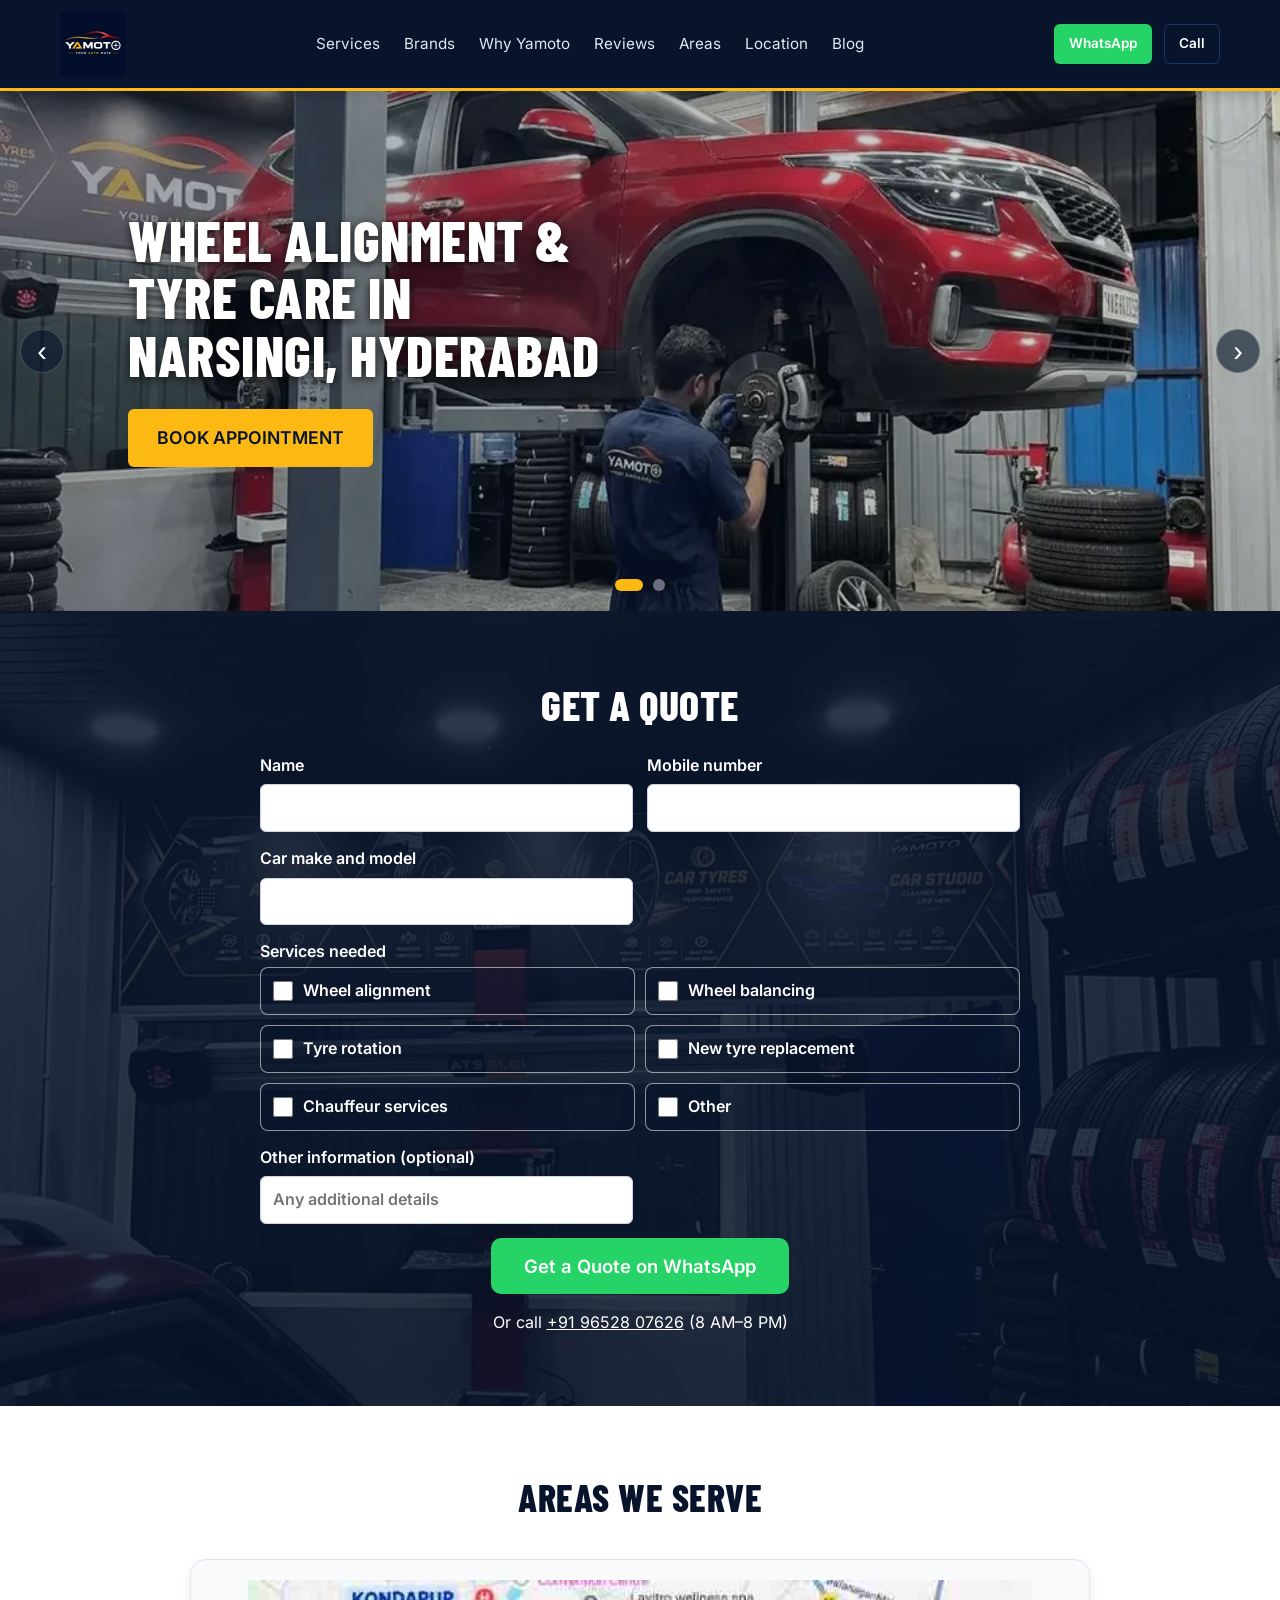
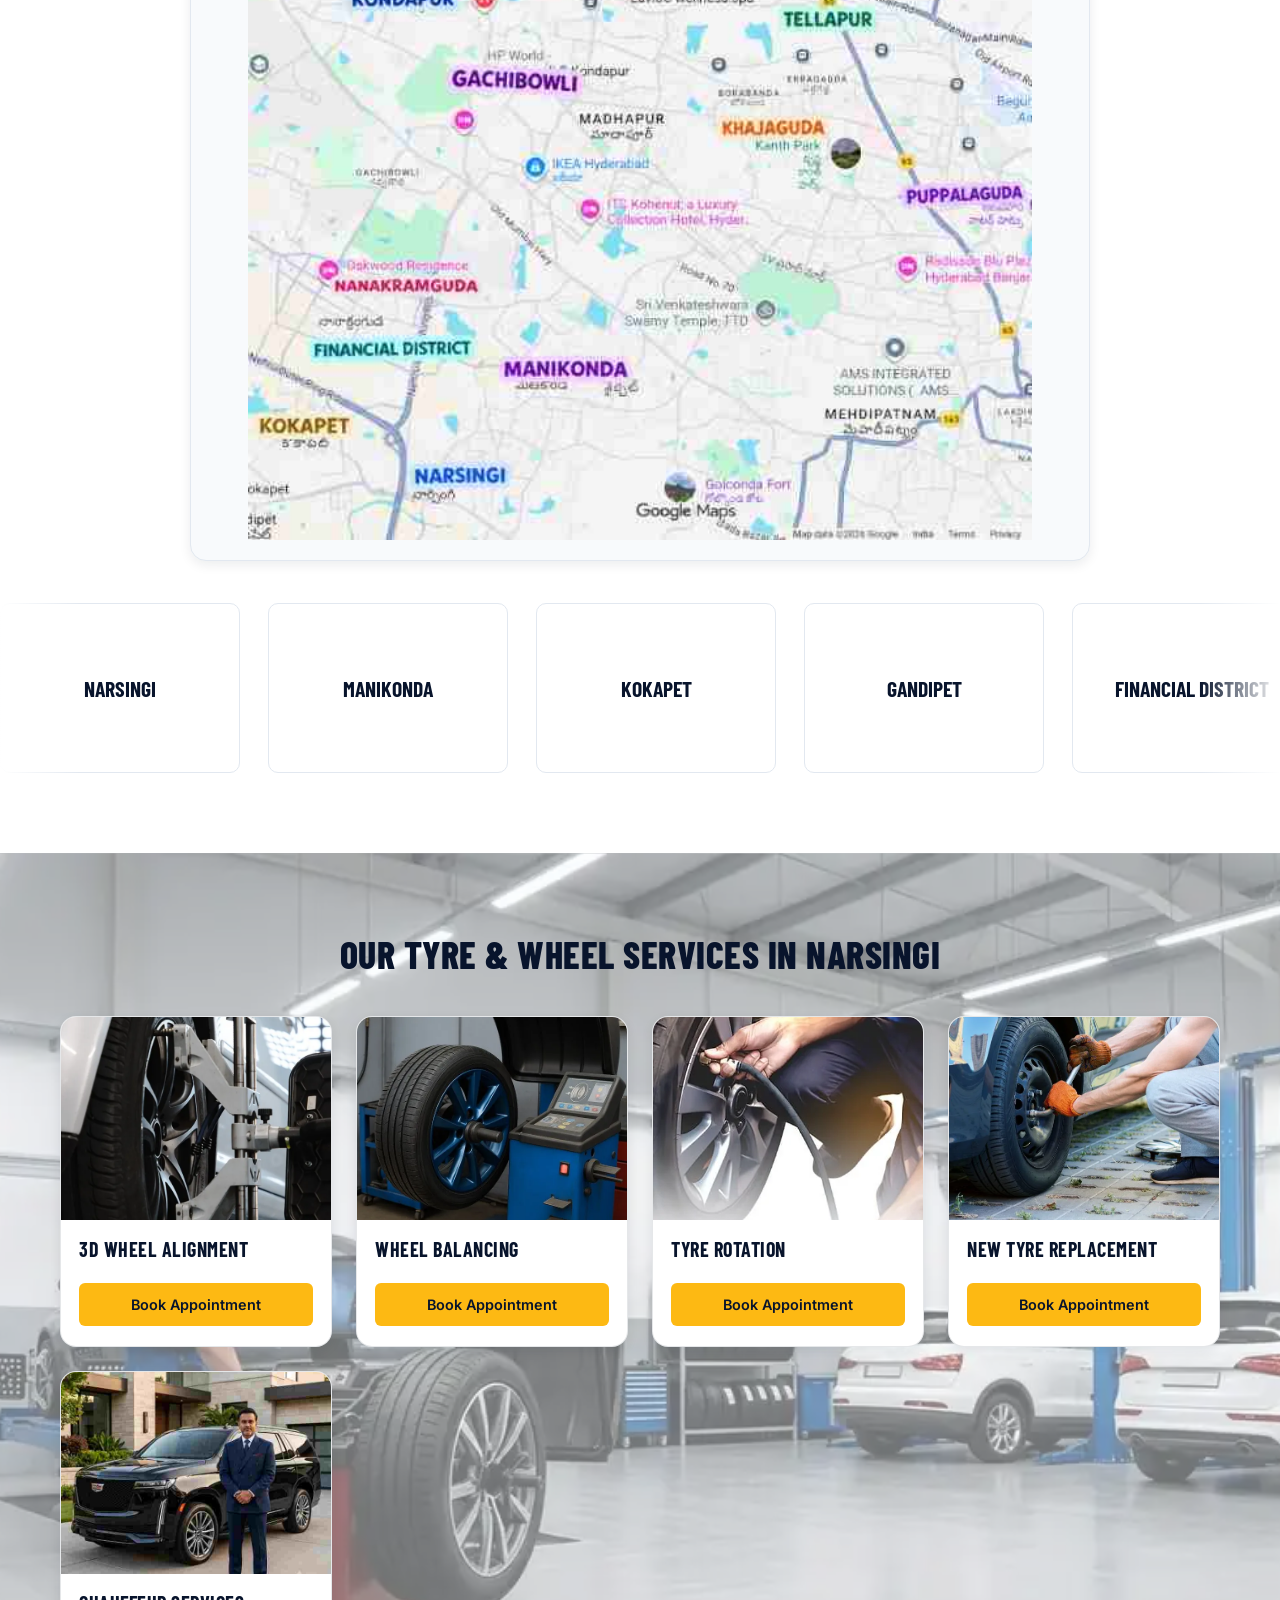
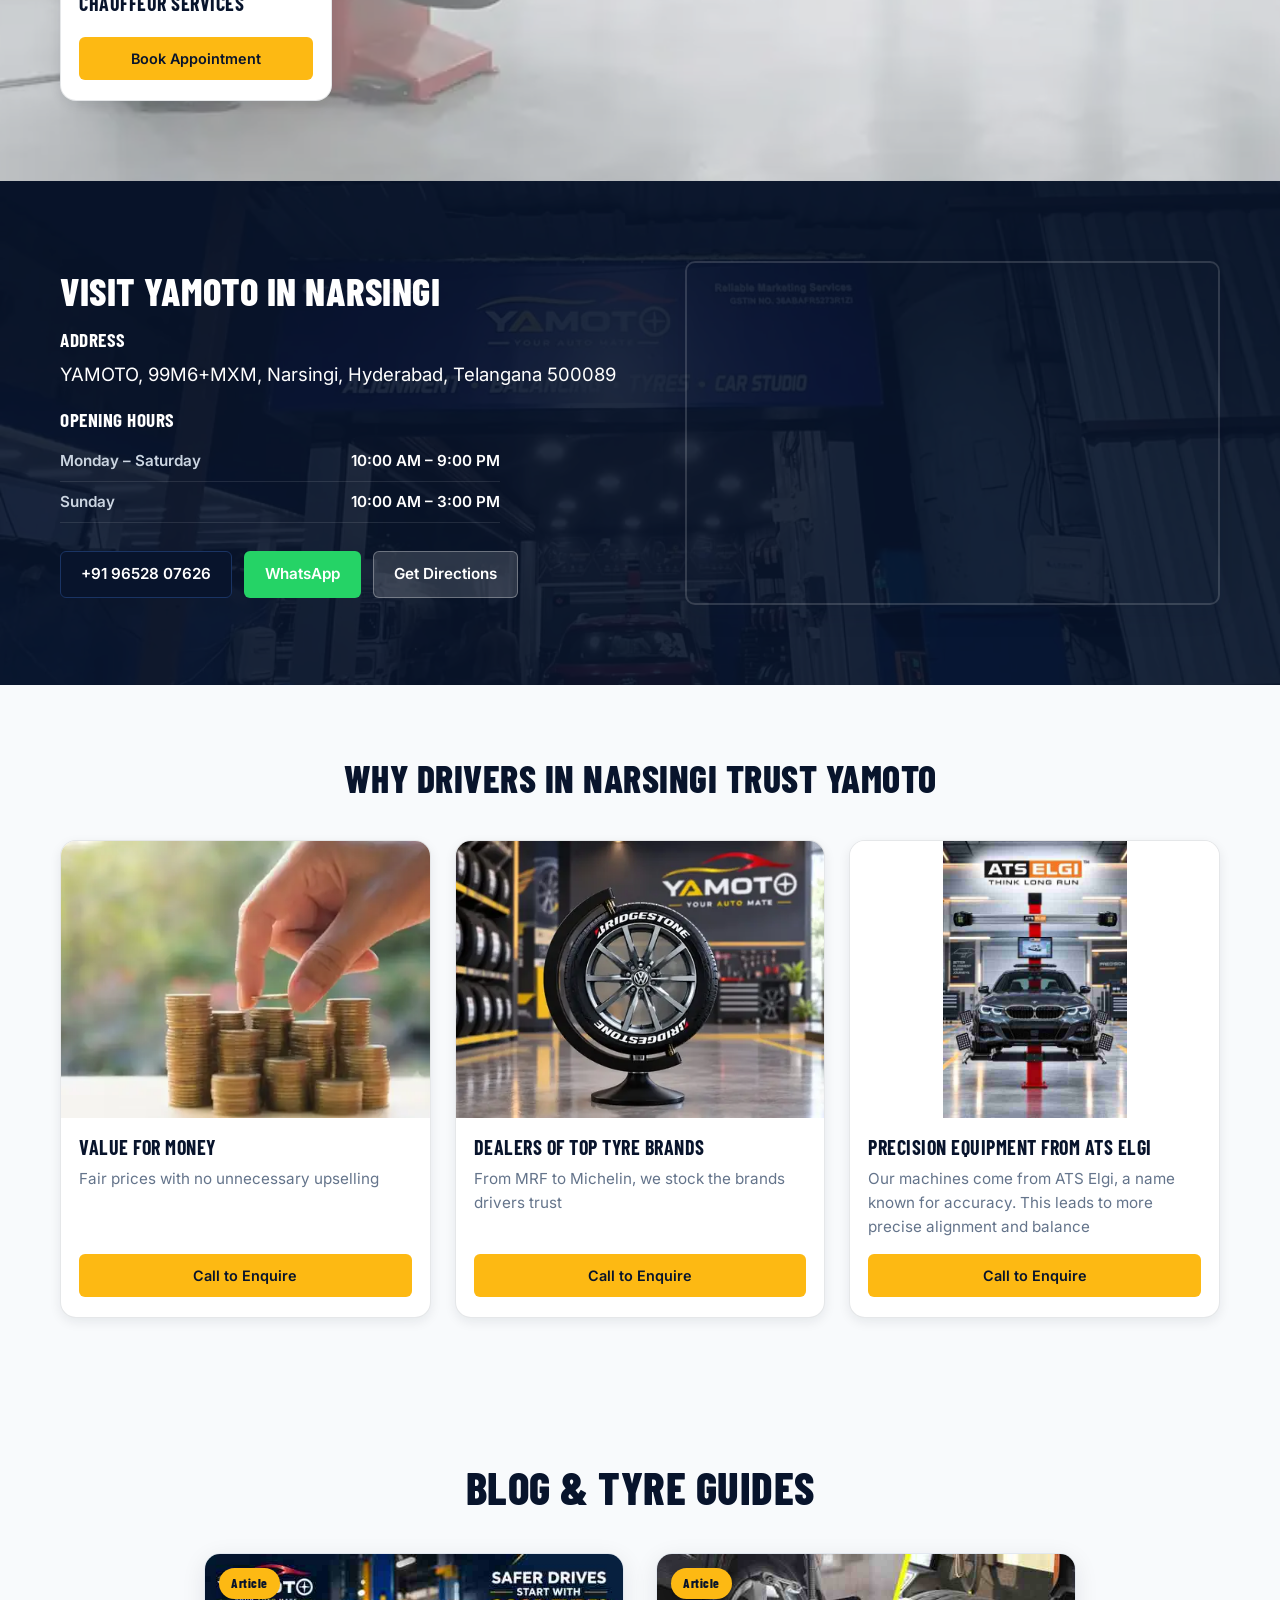
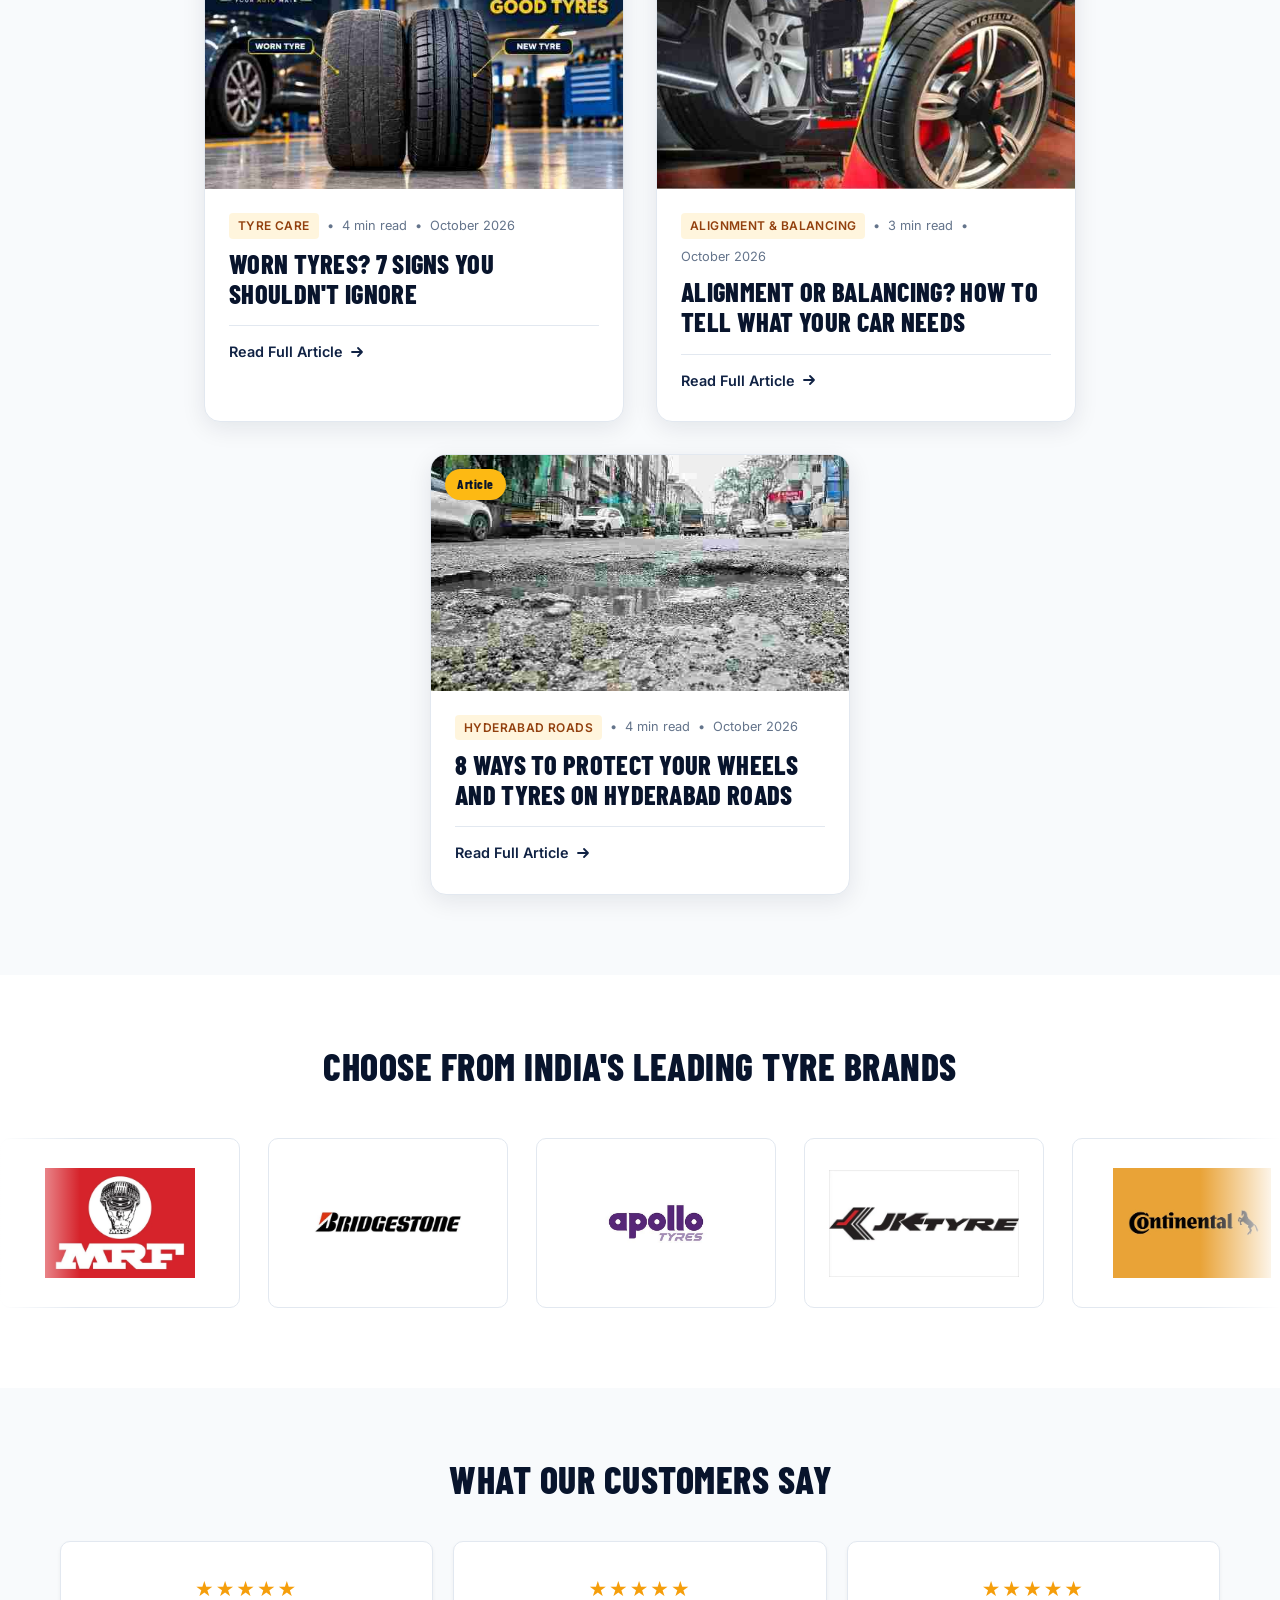
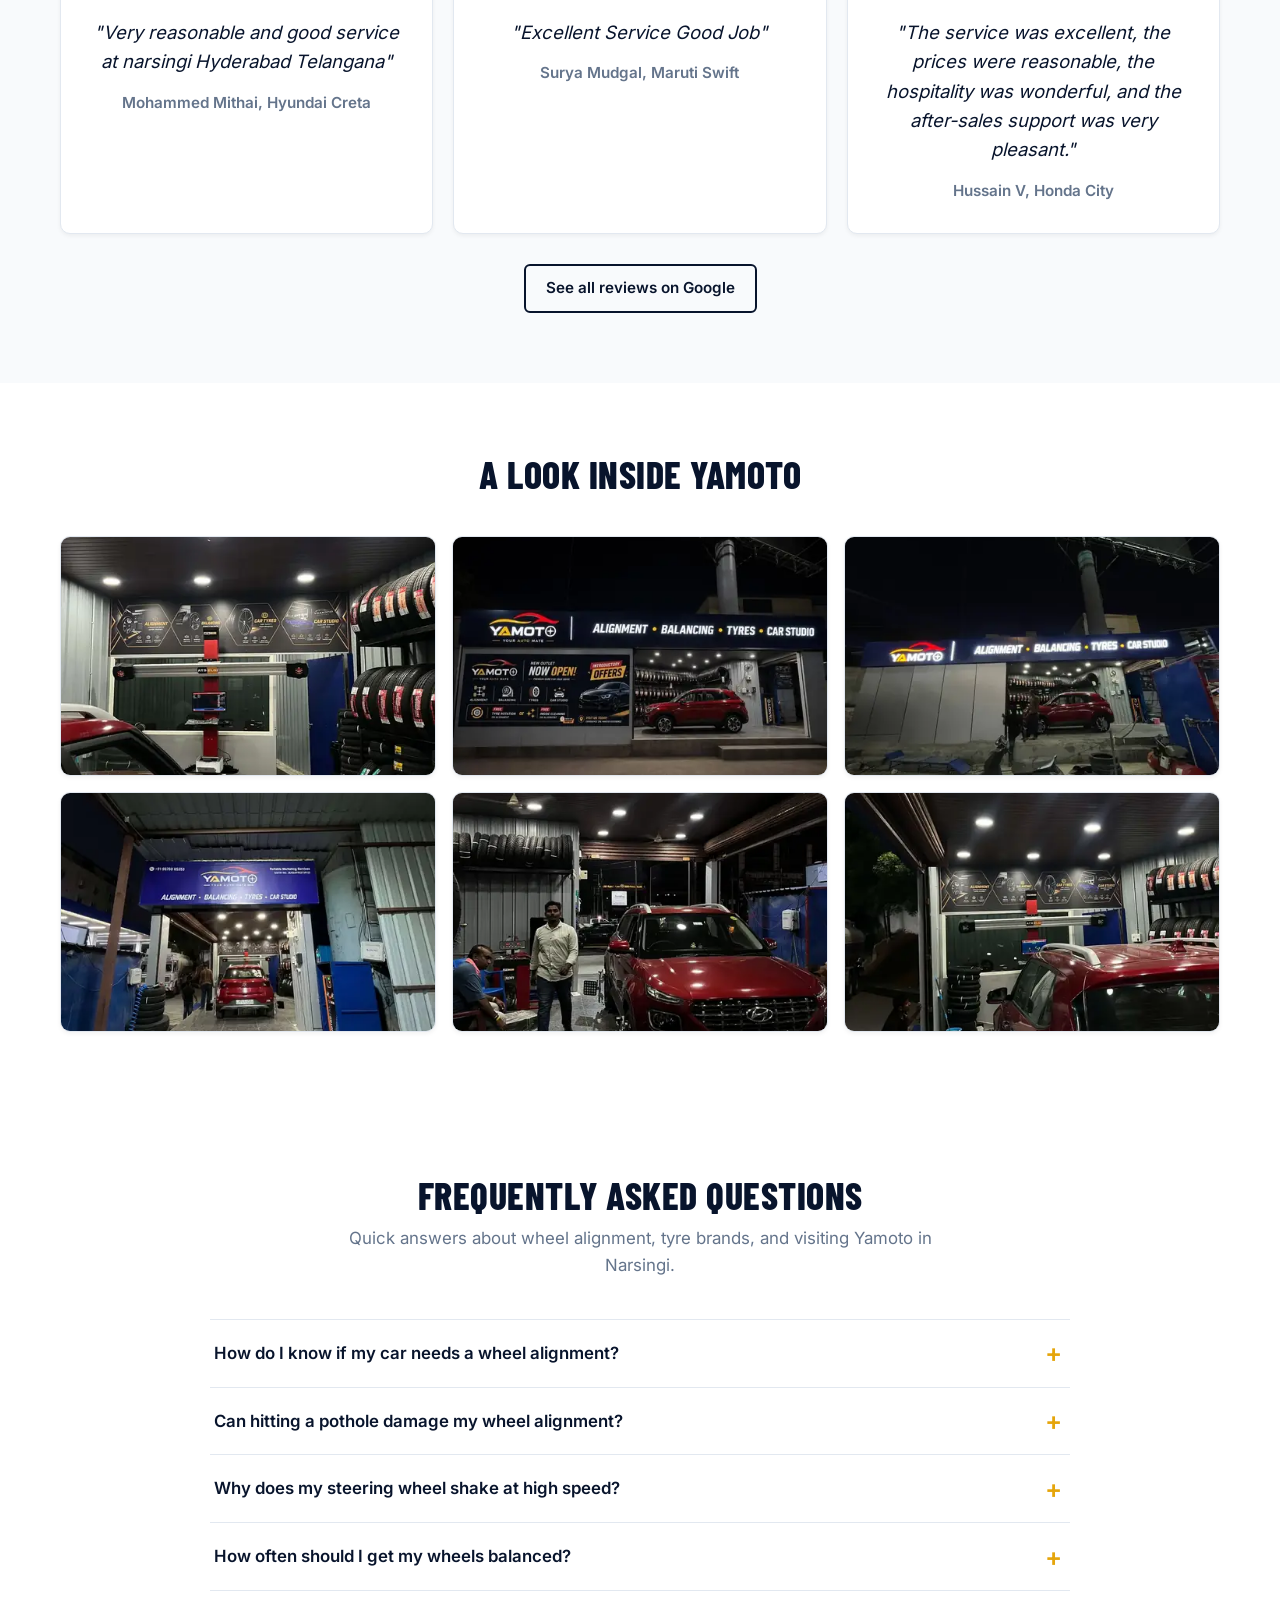
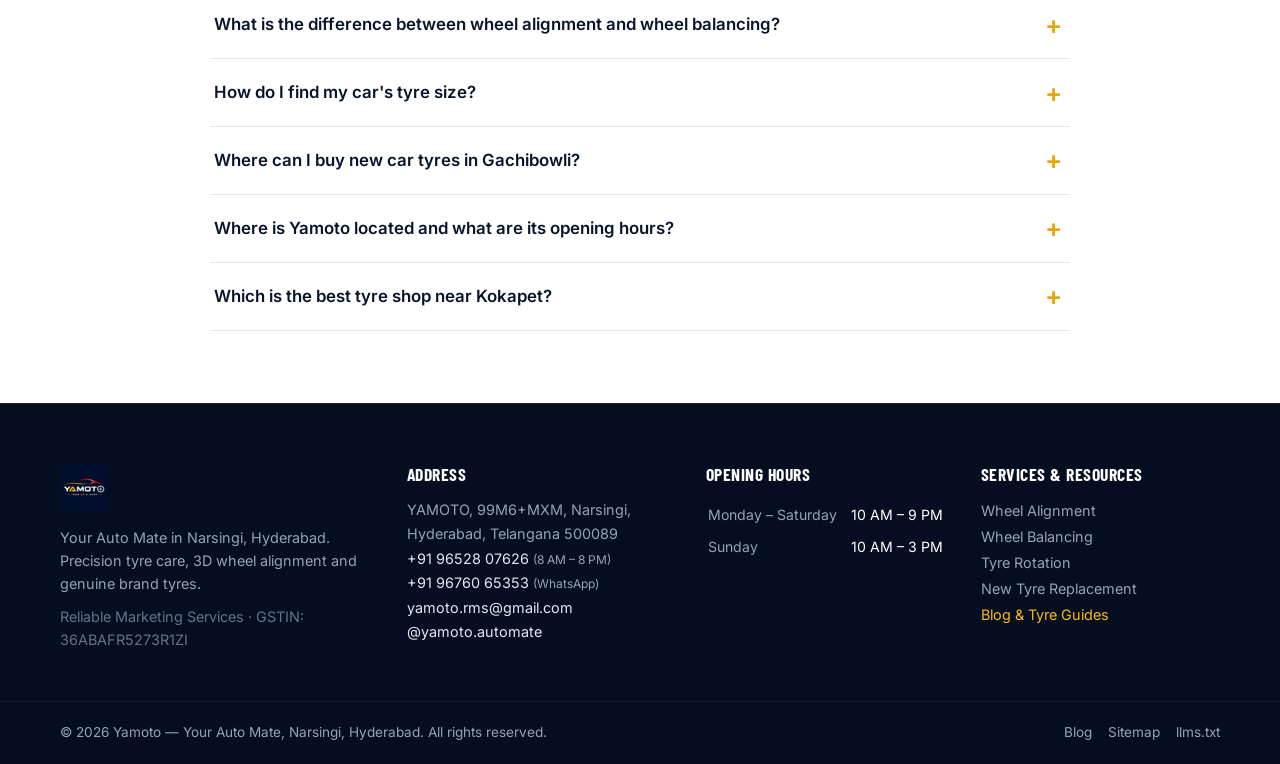
==== commit 09b17734: "two blogs added" ====
--- a/index.html
+++ b/index.html
@@ -1263,7 +1263,7 @@
         </header>
         <div class="blog-cards-row">
 
-          <!-- Card: Worn Tyres Article -->
+          <!-- Card 1: Worn Tyres Article -->
           <a class="blog-post-card" href="worn-tyres-7-signs-you-shouldnt-ignore.html"
             aria-label="Read: Worn Tyres? 7 Signs You Shouldn't Ignore">
             <div class="blog-post-card__thumb">
@@ -1281,6 +1281,62 @@
                 <span>October 2026</span>
               </div>
               <h3 class="blog-post-card__title">Worn Tyres? 7 Signs You Shouldn't Ignore</h3>
+              <span class="blog-post-card__arrow">
+                Read Full Article
+                <svg width="16" height="16" viewBox="0 0 16 16" fill="none" aria-hidden="true">
+                  <path d="M3 8h10M9 4l4 4-4 4" stroke="currentColor" stroke-width="1.8" stroke-linecap="round"
+                    stroke-linejoin="round" />
+                </svg>
+              </span>
+            </div>
+          </a>
+
+          <!-- Card 2: Alignment or Balancing -->
+          <a class="blog-post-card" href="wheel-alignment-vs-balancing.html"
+            aria-label="Read: Alignment or Balancing? How to Tell What Your Car Needs">
+            <div class="blog-post-card__thumb">
+              <span class="blog-post-card__badge">Article</span>
+              <img src="images/blog post images/Alignment or Balancing How to Tell What Your Car Needs/hero-image.jpg"
+                alt="Wheel alignment and balancing diagnostic setup at Yamoto" width="800" height="450" loading="lazy"
+                decoding="async">
+            </div>
+            <div class="blog-post-card__body">
+              <div class="blog-post-card__meta">
+                <span class="blog-post-card__tag">Alignment &amp; Balancing</span>
+                <span>&bull;</span>
+                <span>3 min read</span>
+                <span>&bull;</span>
+                <span>October 2026</span>
+              </div>
+              <h3 class="blog-post-card__title">Alignment or Balancing? How to Tell What Your Car Needs</h3>
+              <span class="blog-post-card__arrow">
+                Read Full Article
+                <svg width="16" height="16" viewBox="0 0 16 16" fill="none" aria-hidden="true">
+                  <path d="M3 8h10M9 4l4 4-4 4" stroke="currentColor" stroke-width="1.8" stroke-linecap="round"
+                    stroke-linejoin="round" />
+                </svg>
+              </span>
+            </div>
+          </a>
+
+          <!-- Card 3: 8 Ways to Protect Your Wheels -->
+          <a class="blog-post-card" href="protect-wheels-tyres-hyderabad.html"
+            aria-label="Read: 8 Ways to Protect Your Wheels and Tyres on Hyderabad Roads">
+            <div class="blog-post-card__thumb">
+              <span class="blog-post-card__badge">Article</span>
+              <img src="images/blog post images/8 Ways to Protect Your Wheels and Tyres on Hyderabad Roads/potholes.jpg"
+                alt="Potholes and broken road surface on Hyderabad roads" width="800" height="450" loading="lazy"
+                decoding="async">
+            </div>
+            <div class="blog-post-card__body">
+              <div class="blog-post-card__meta">
+                <span class="blog-post-card__tag">Hyderabad Roads</span>
+                <span>&bull;</span>
+                <span>4 min read</span>
+                <span>&bull;</span>
+                <span>October 2026</span>
+              </div>
+              <h3 class="blog-post-card__title">8 Ways to Protect Your Wheels and Tyres on Hyderabad Roads</h3>
               <span class="blog-post-card__arrow">
                 Read Full Article
                 <svg width="16" height="16" viewBox="0 0 16 16" fill="none" aria-hidden="true">
